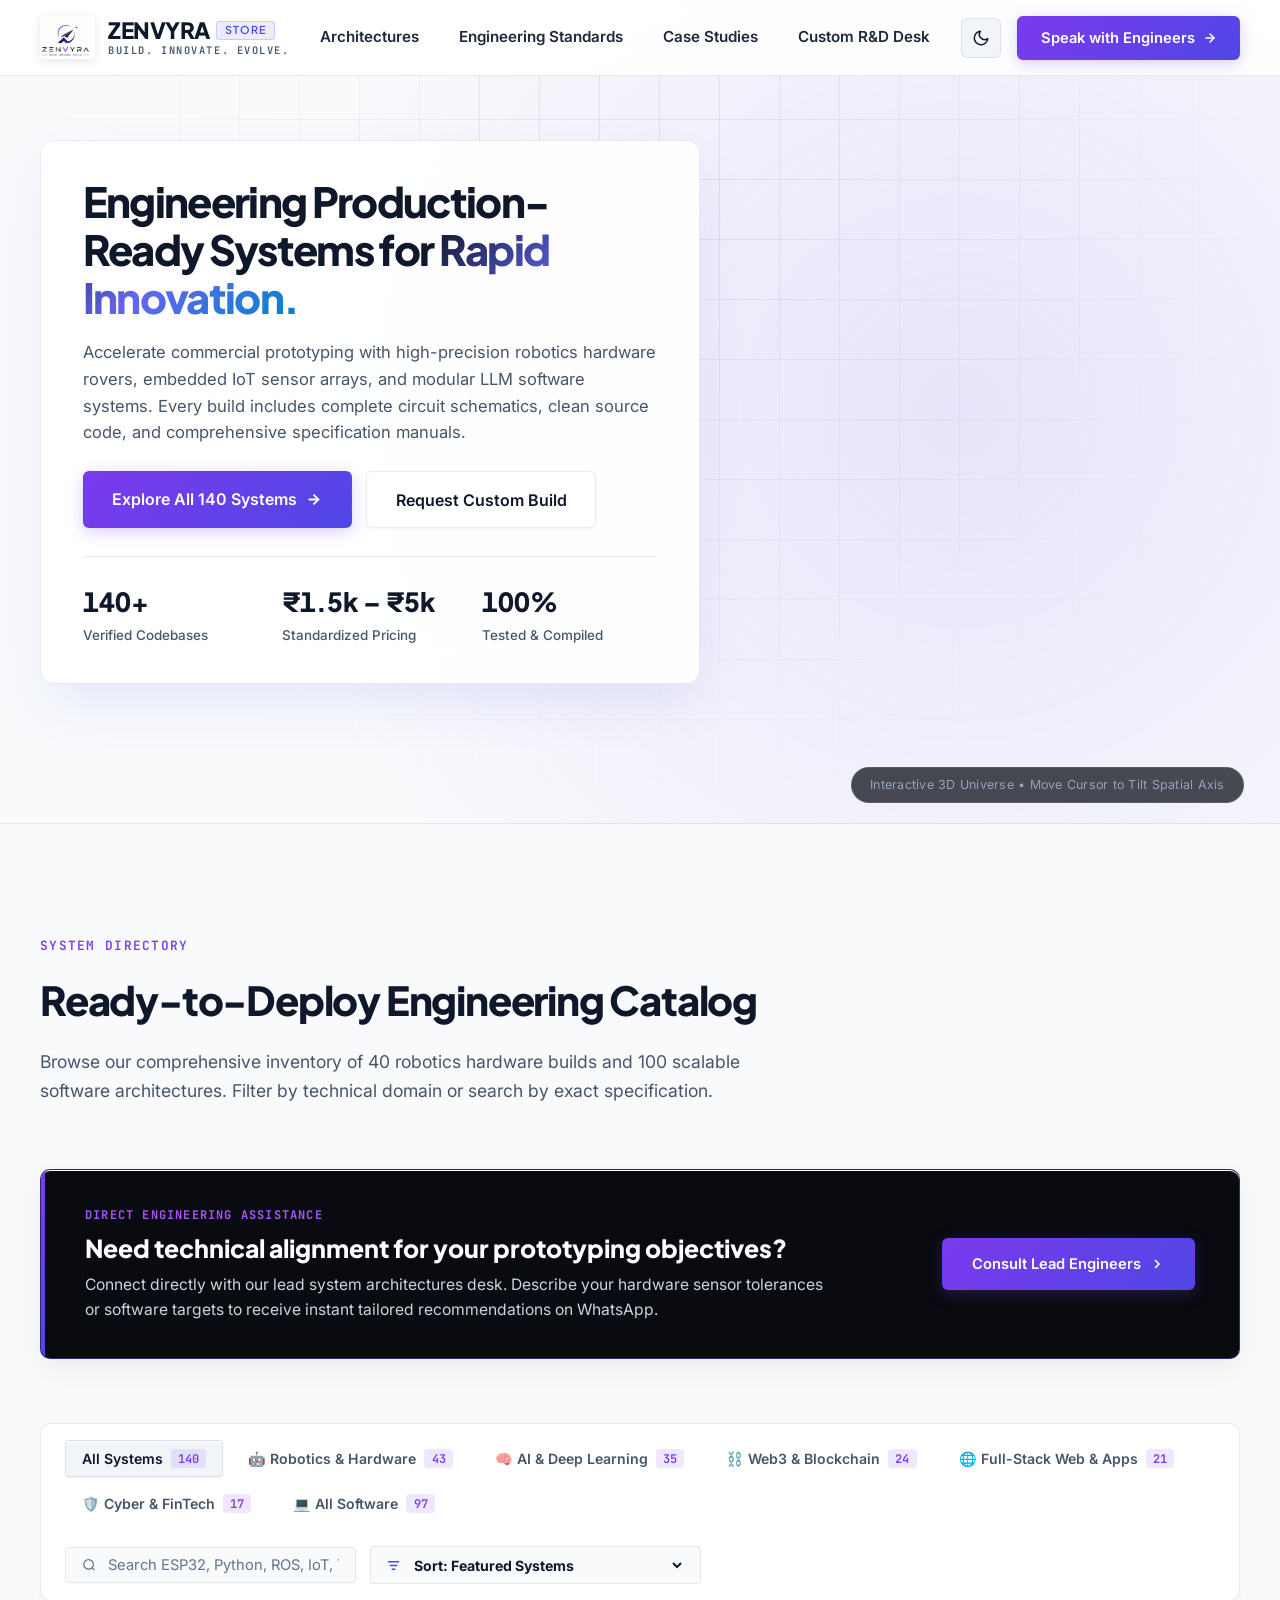
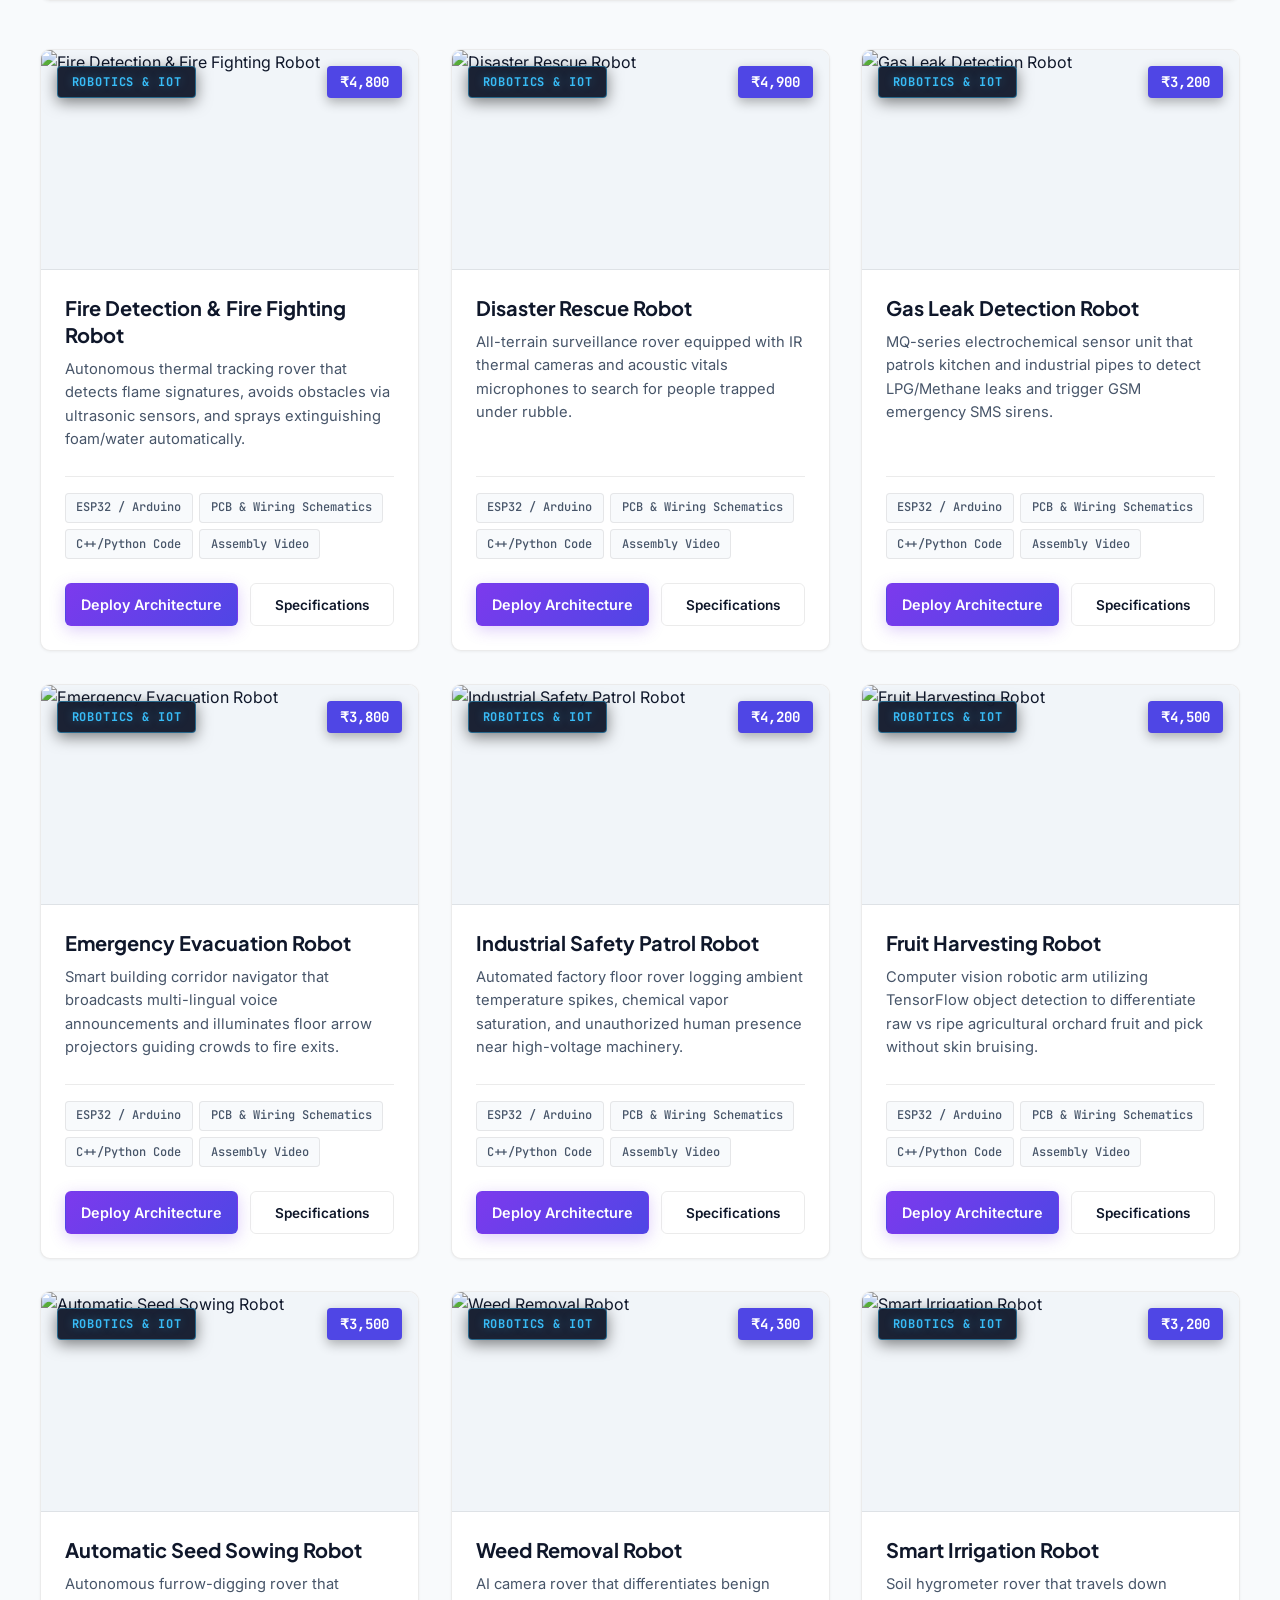
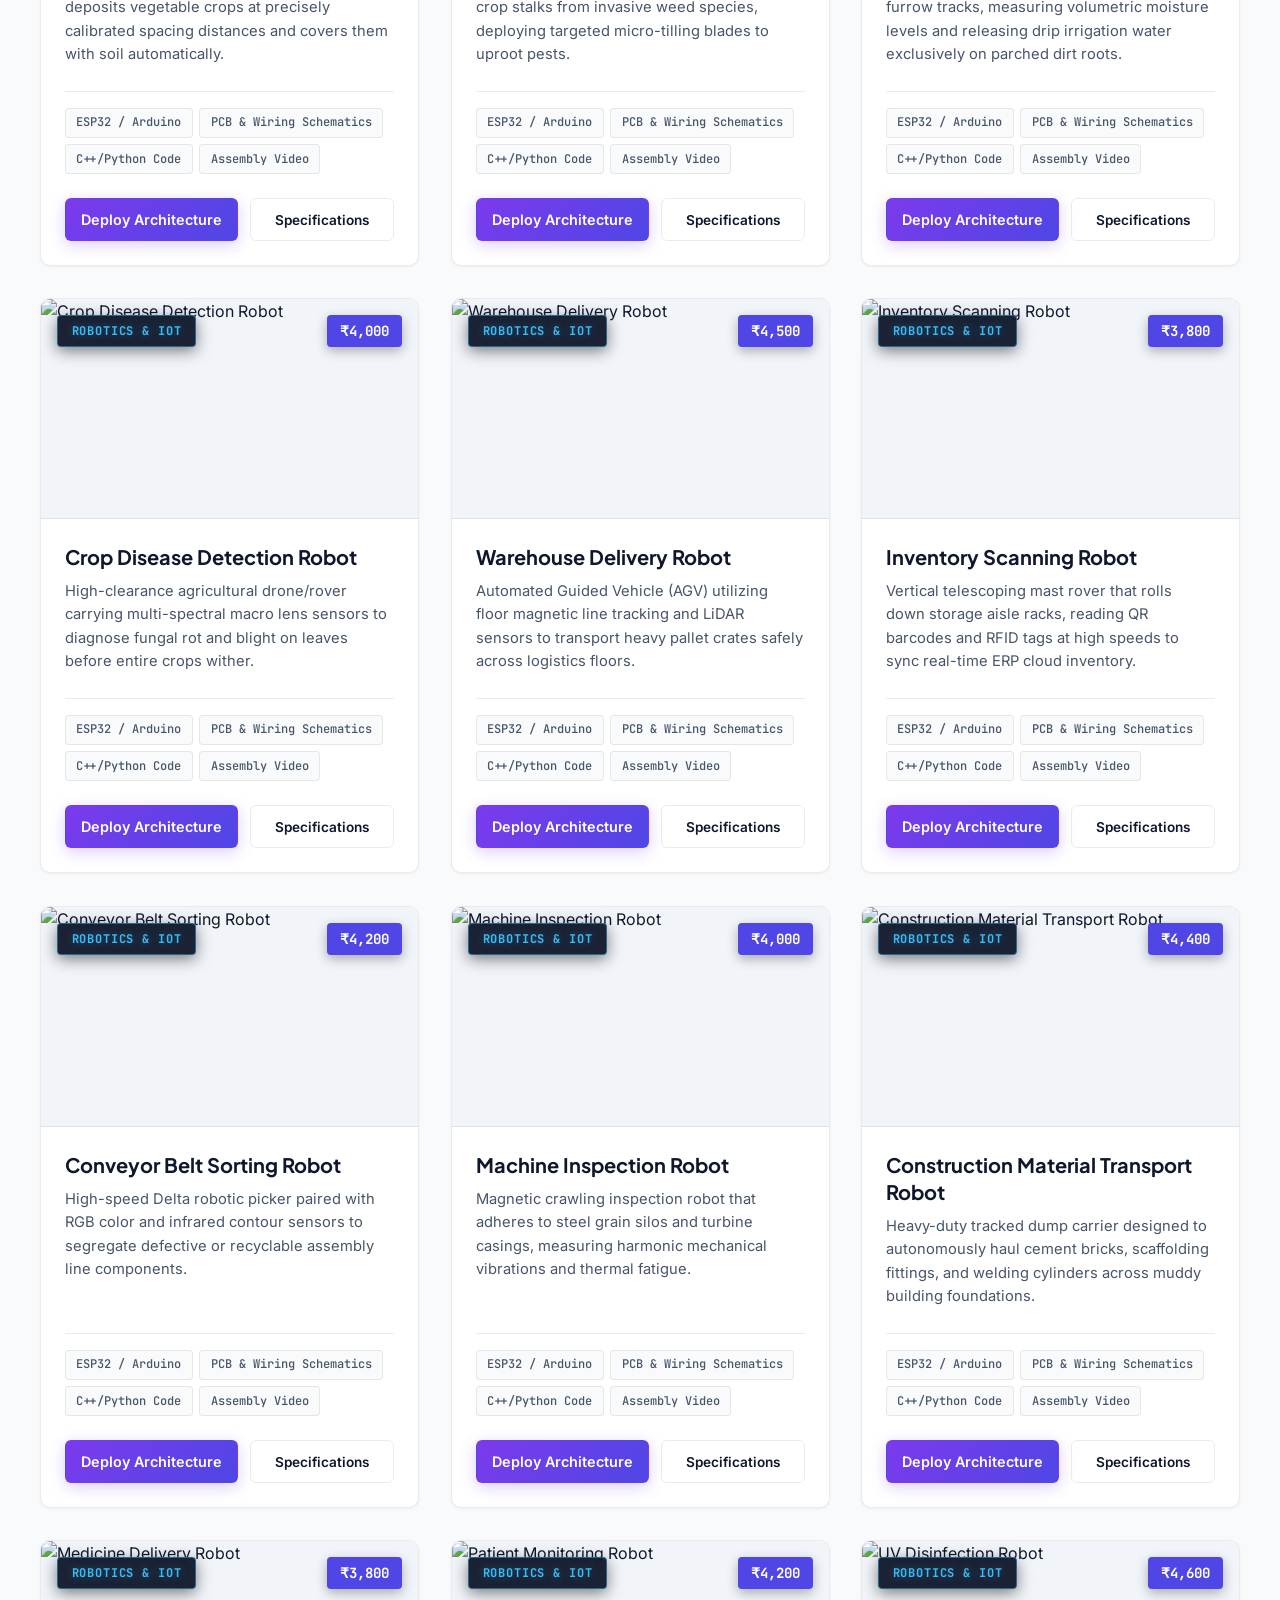
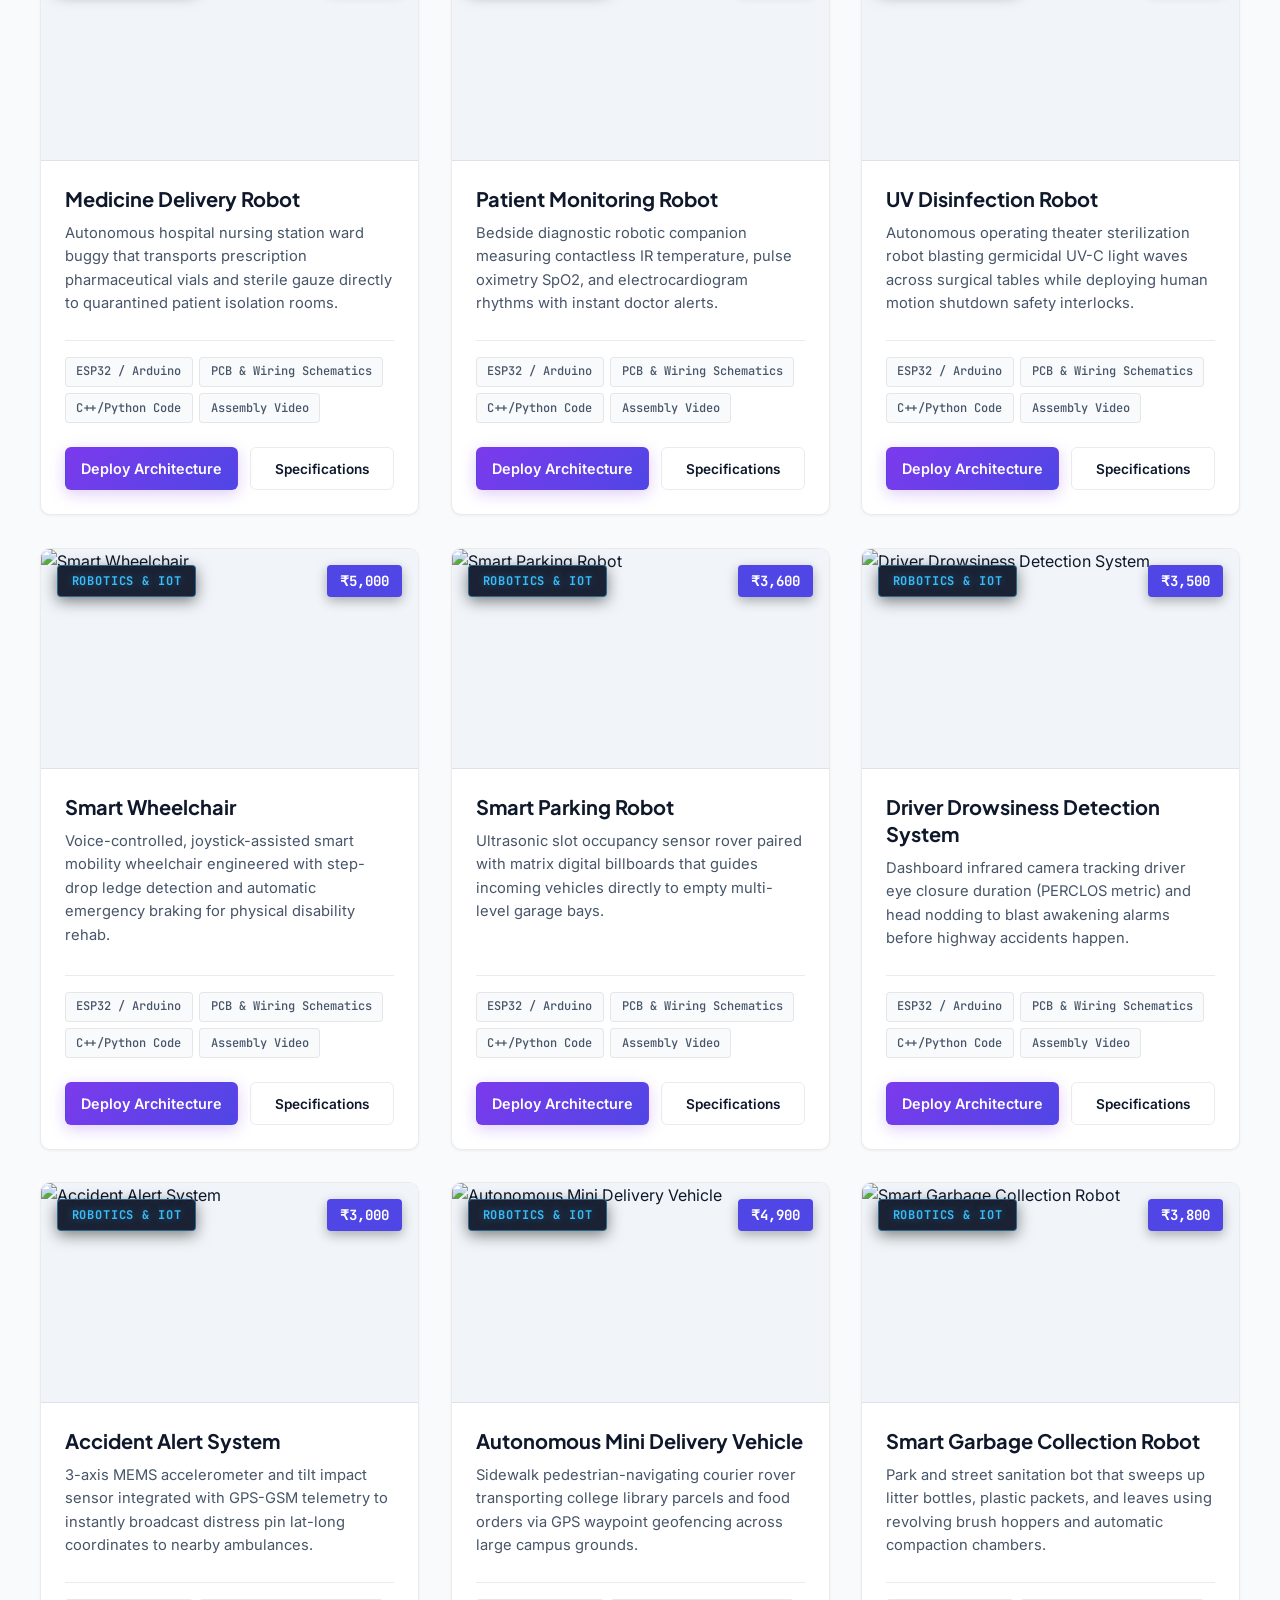
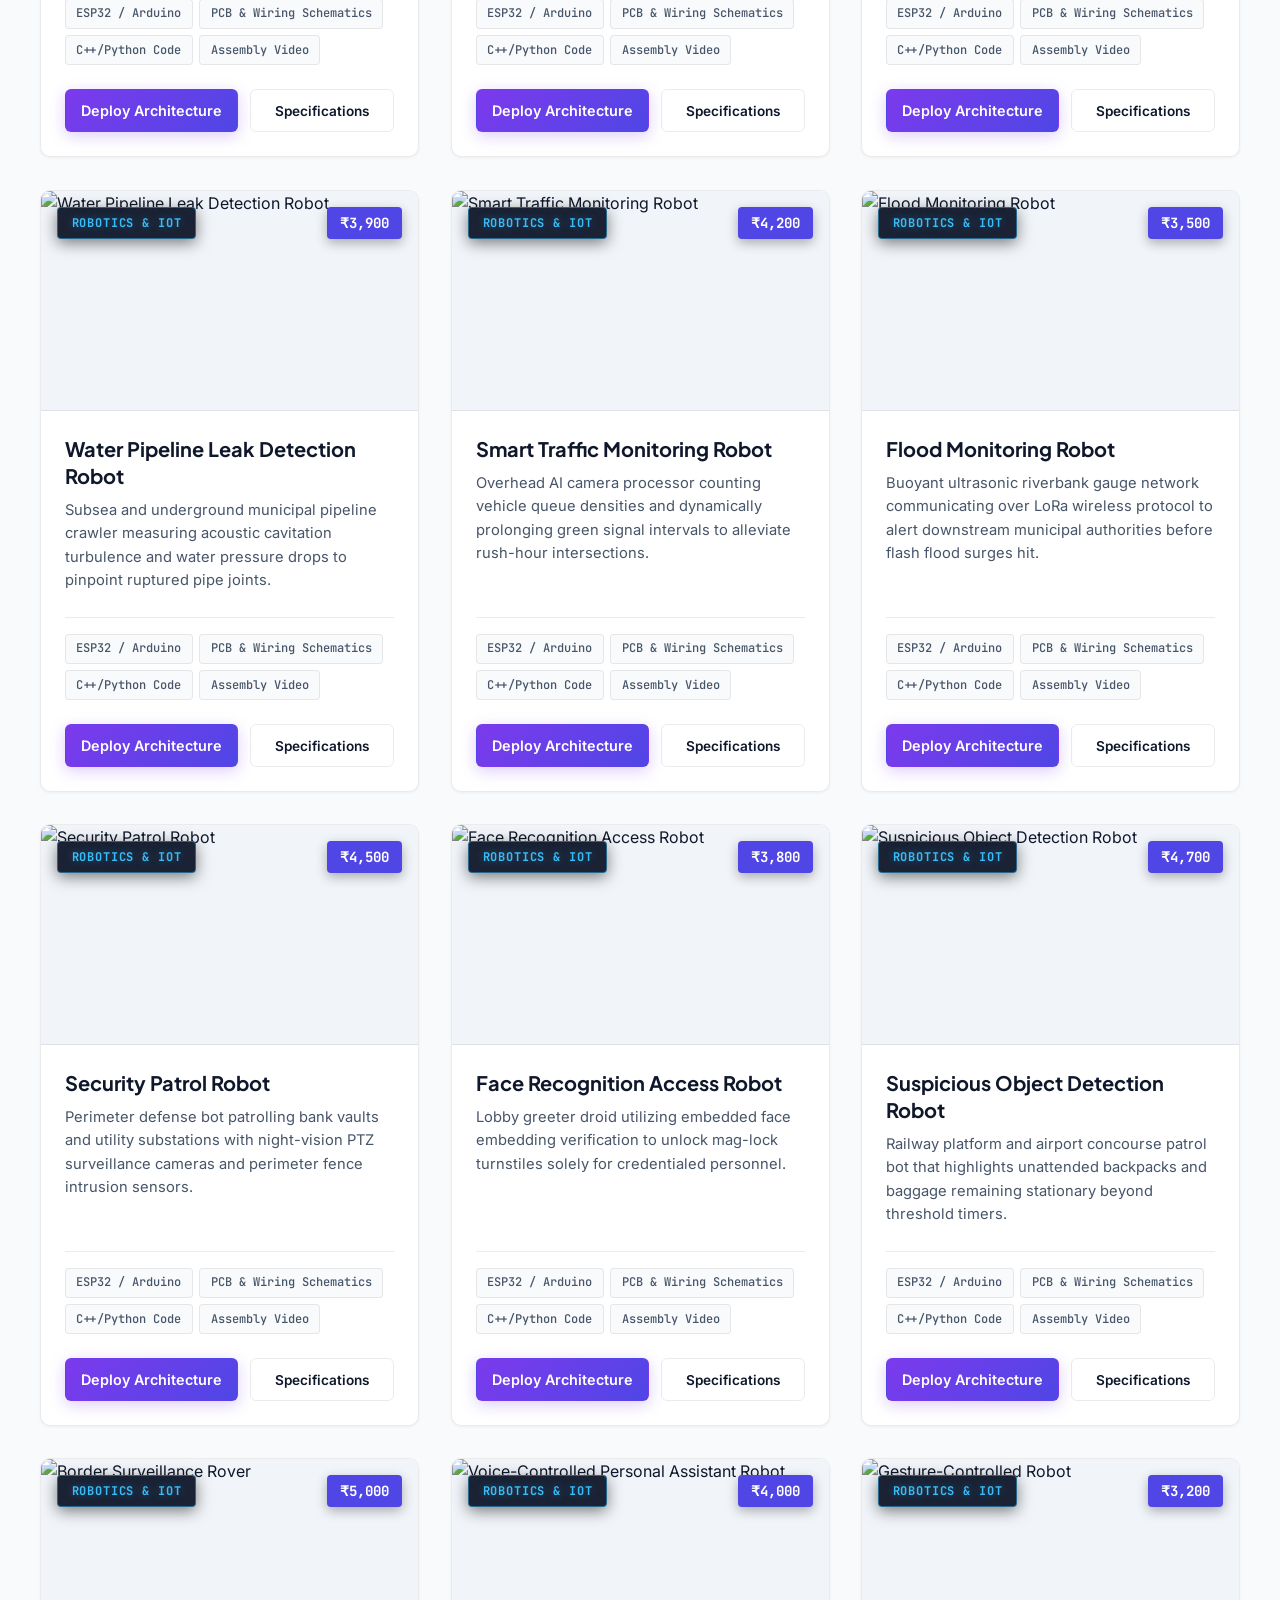
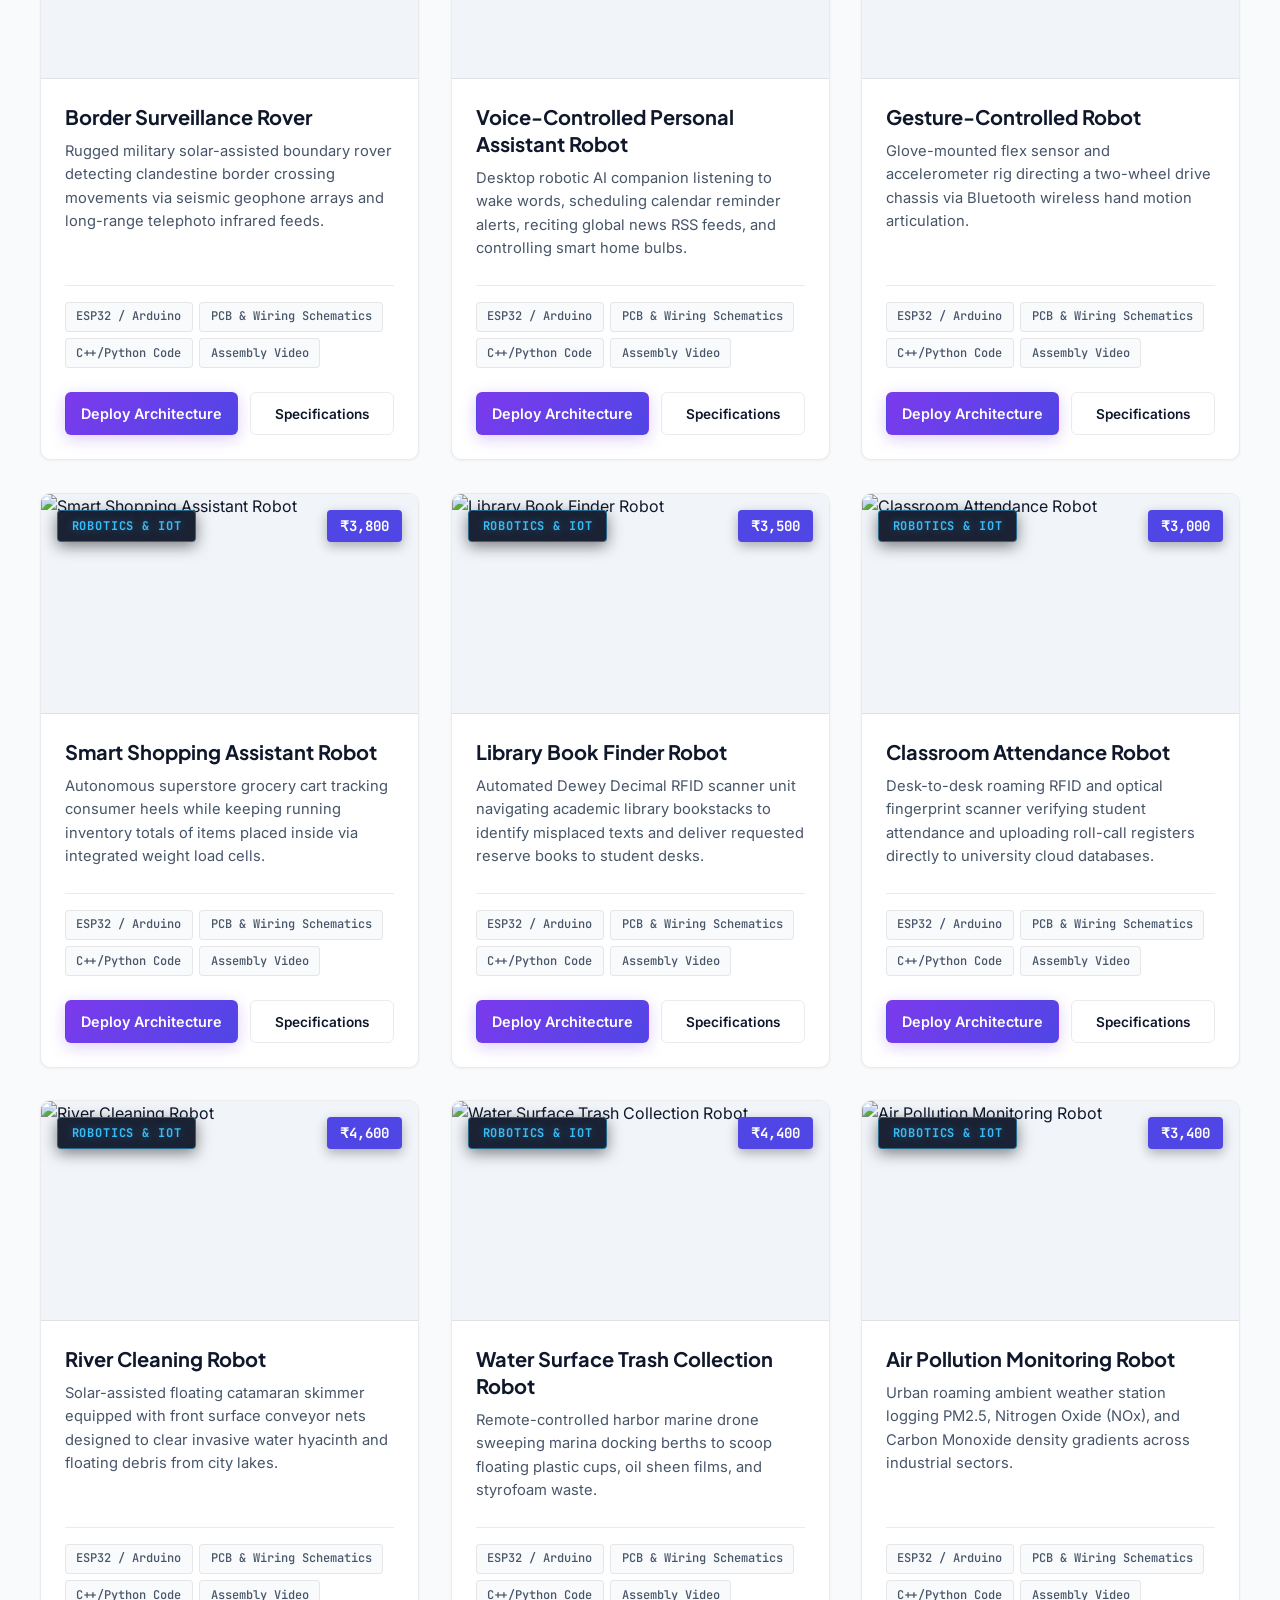
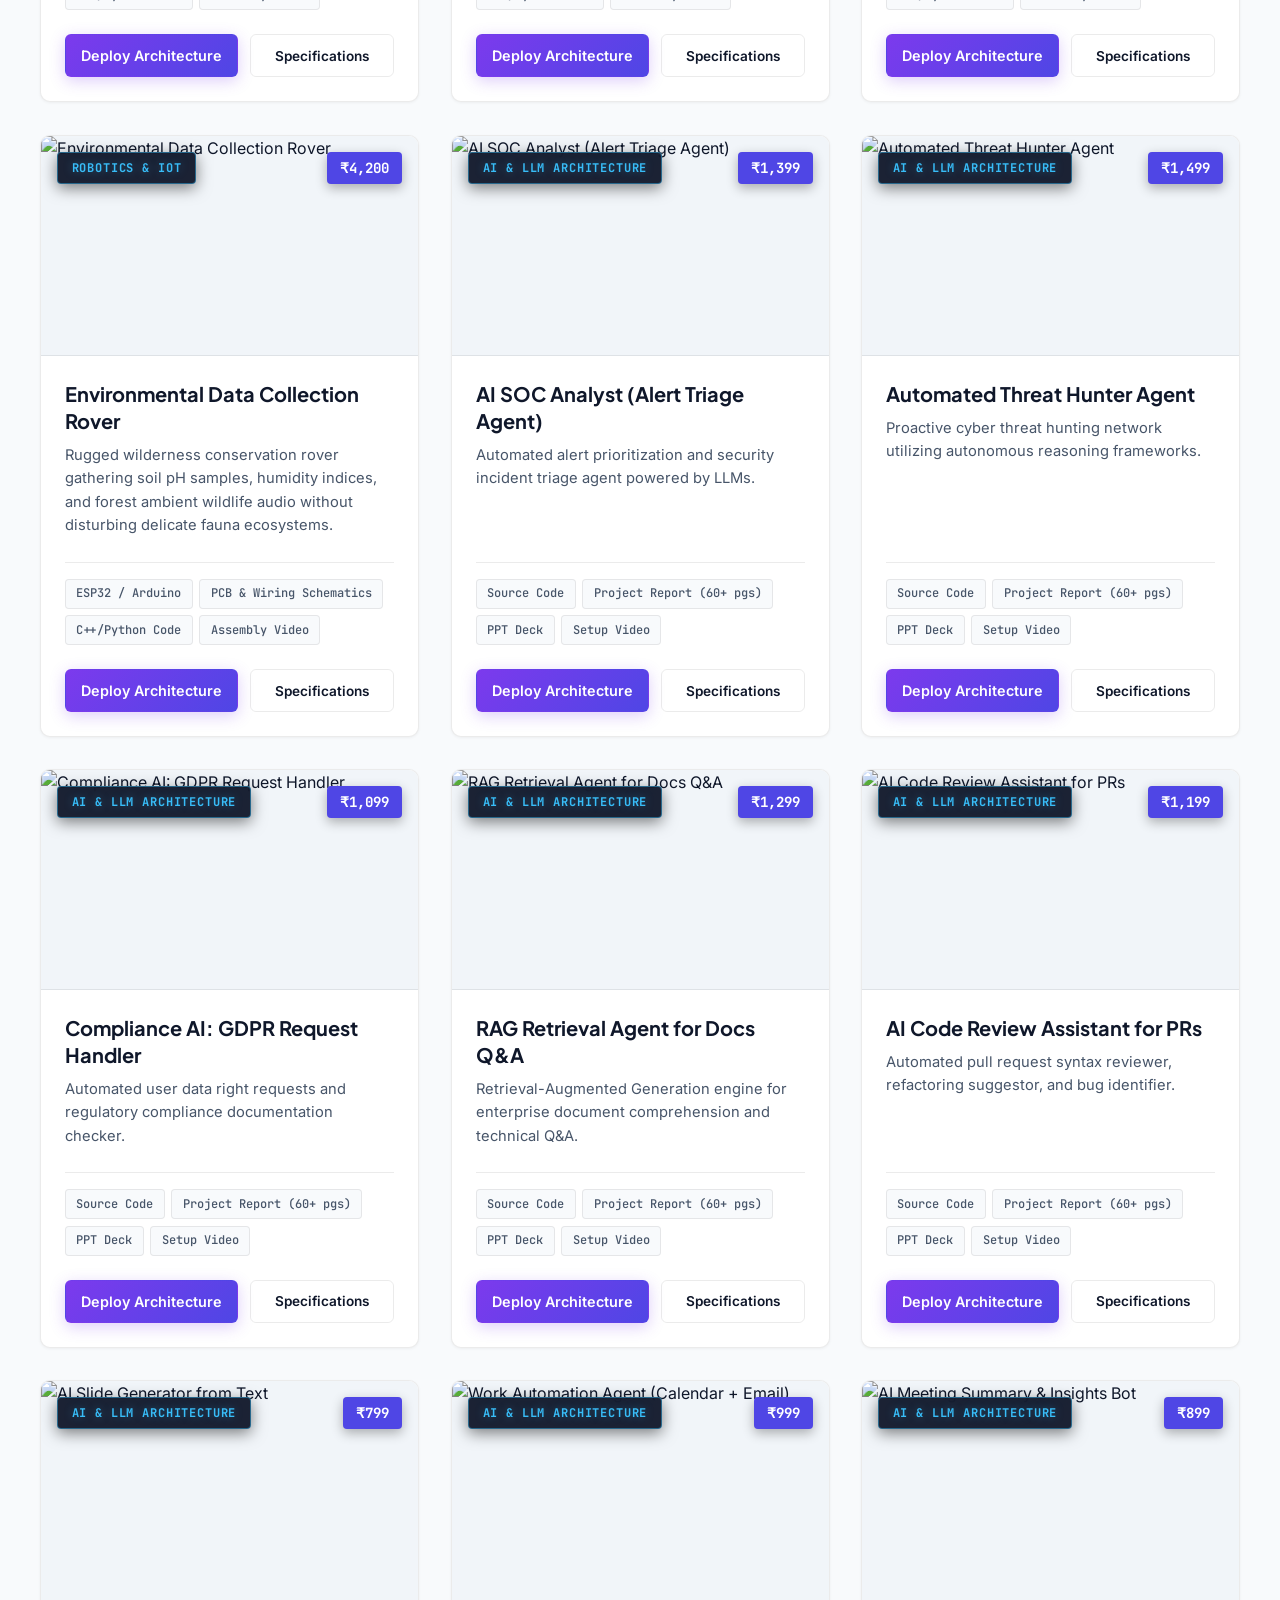
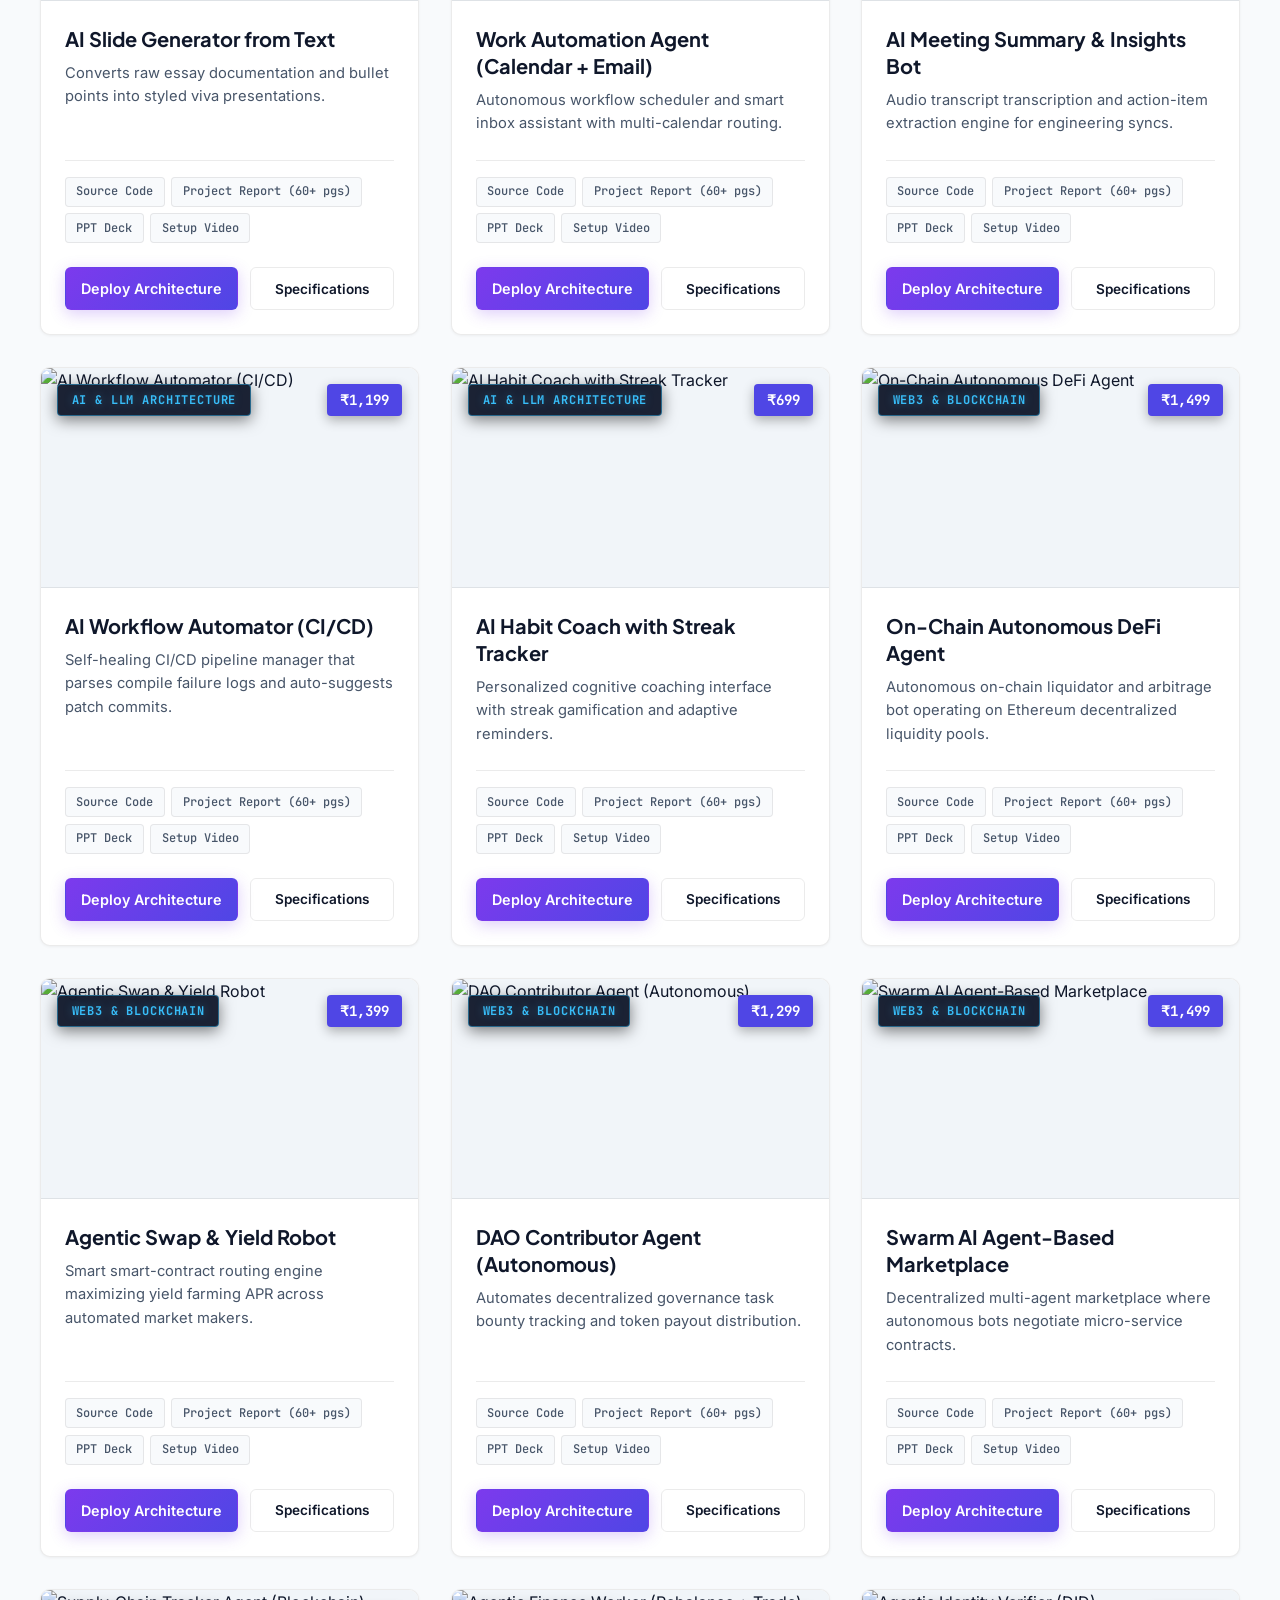
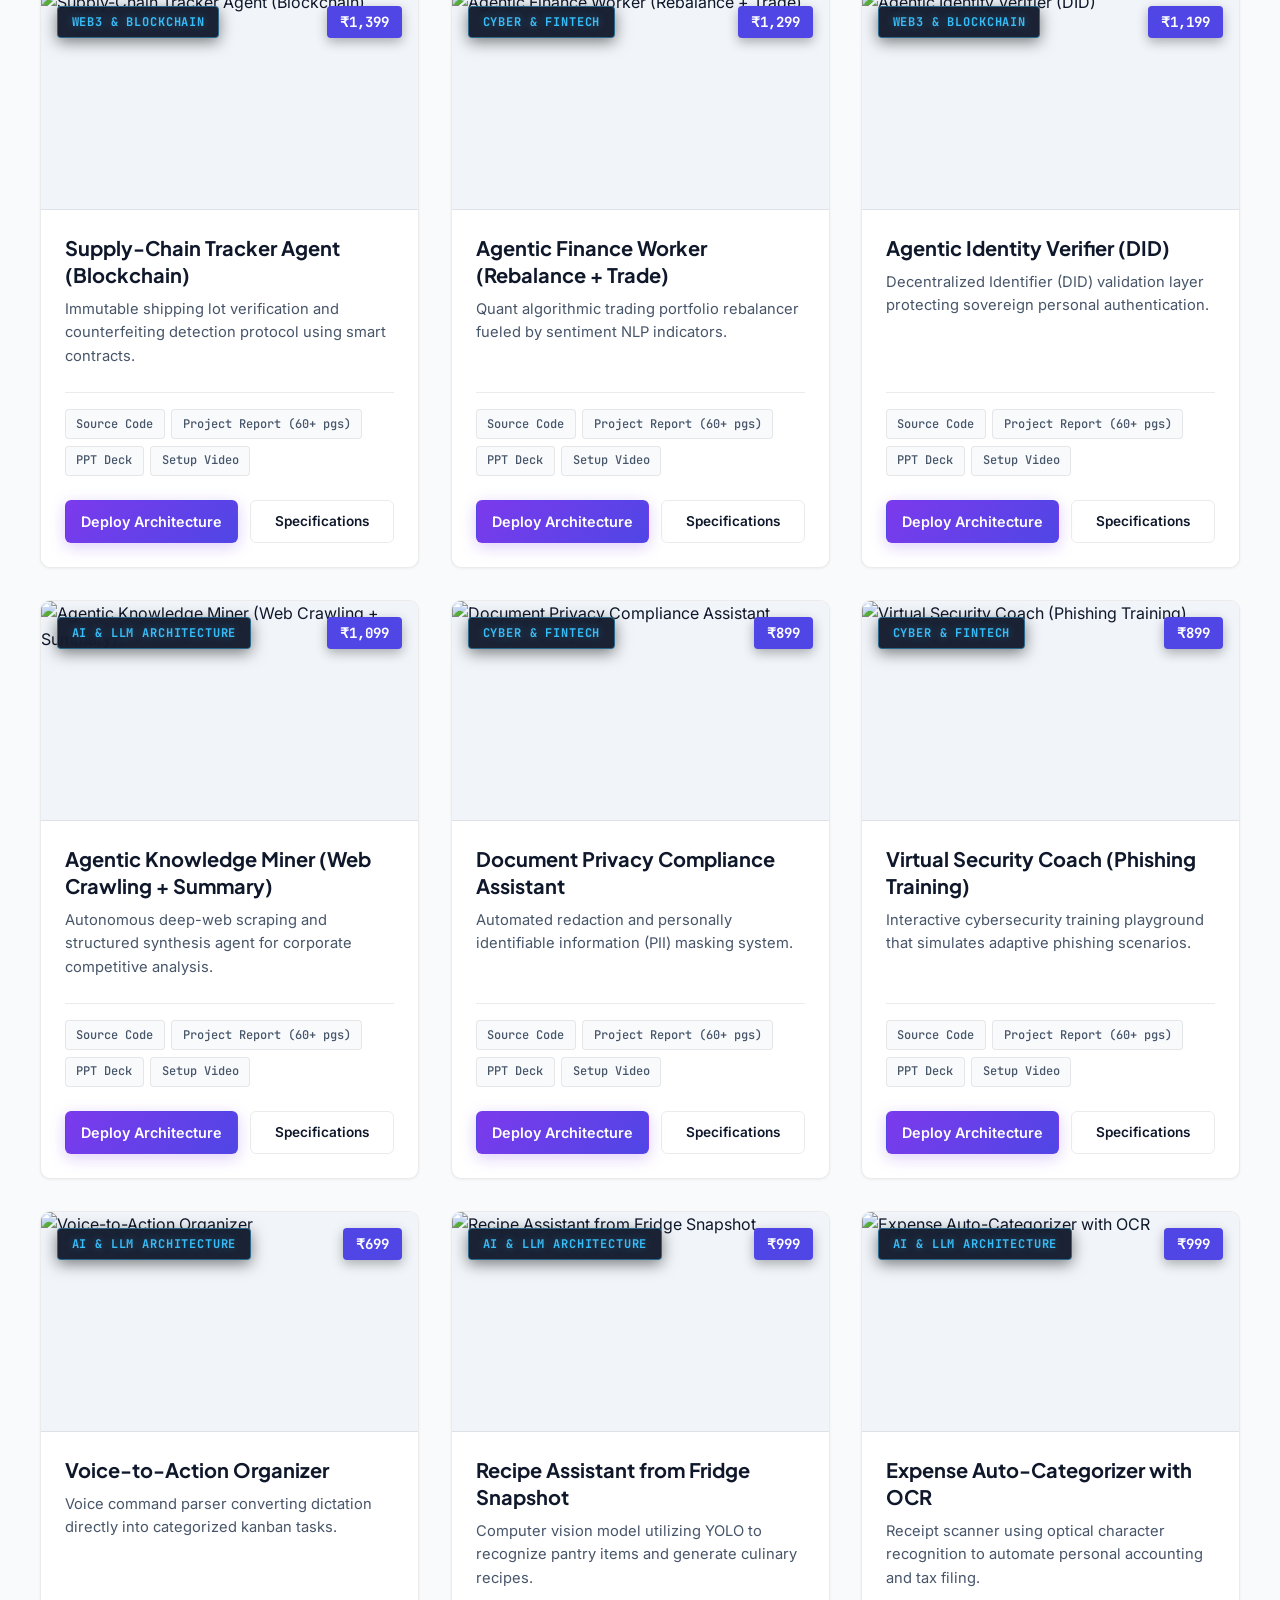
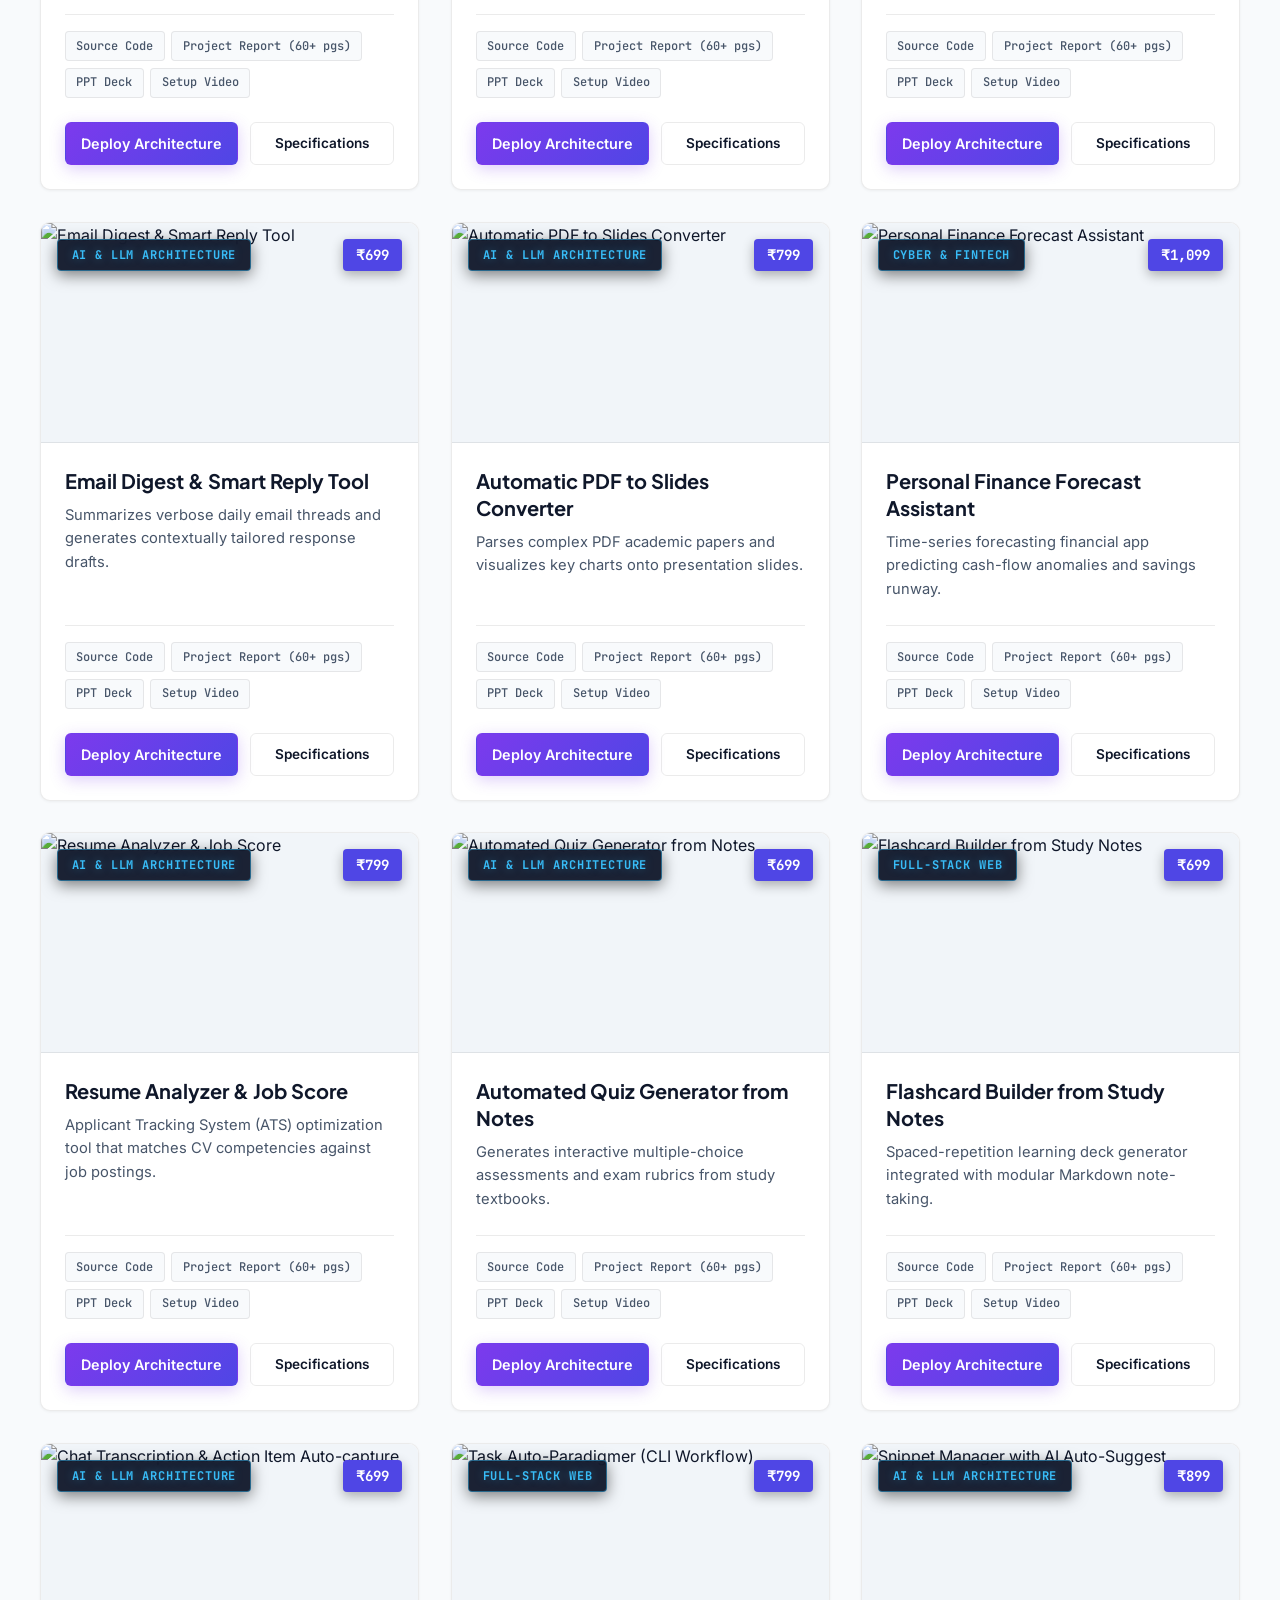
==== index.html @ f3fe9641 "⚡ Add interactive Catalog Sorting controls allowing customers to organize architectures by Price (Lo" ====
<!DOCTYPE html>
<html lang="en">
<head>
  <meta charset="UTF-8">
  <meta name="viewport" content="width=device-width, initial-scale=1.0">
  <title>ZENVYRA Store | Engineering Architectures & Autonomous Hardware</title>
  <meta name="description" content="Production-grade autonomous robotics hardware, embedded systems, and verified AI enterprise architectures ready for instant compile and deployment.">
  <link rel="stylesheet" href="./css/index.css?v=3.0">
</head>
<body class="dark-theme">

  <!-- Precision Enterprise Header -->
  <header class="main-header">
    <div class="container header-container">
      <a href="index.html" class="logo-wrapper">
        <img src="./assets/zenvyra_logo.jpg" alt="ZENVYRA Logo" class="nav-logo-img">
        <div class="logo-text-col">
          <span class="logo-main-title">ZENVYRA <span class="logo-store-tag">STORE</span></span>
          <span class="logo-slogan">Build. Innovate. Evolve.</span>
        </div>
      </a>

      <nav aria-label="Main navigation">
        <ul class="nav-menu" id="nav-menu">
          <li><a href="#catalog-section" class="nav-link">Architectures</a></li>
          <li><a href="#advantages-section" class="nav-link">Engineering Standards</a></li>
          <li><a href="#reviews-section" class="nav-link">Case Studies</a></li>
          <li><a href="javascript:void(0)" onclick="openInquiryModal()" class="nav-link">Custom R&D Desk</a></li>
        </ul>
      </nav>

      <div class="nav-actions">
        <button type="button" class="theme-toggle-btn" onclick="toggleTheme()" id="theme-btn" title="Toggle Light/Dark Theme">
          <svg id="theme-icon-sun" xmlns="http://www.w3.org/2000/svg" width="18" height="18" viewBox="0 0 24 24" fill="none" stroke="currentColor" stroke-width="2" stroke-linecap="round" stroke-linejoin="round" style="display:none;"><circle cx="12" cy="12" r="5"></circle><line x1="12" y1="1" x2="12" y2="3"></line><line x1="12" y1="21" x2="12" y2="23"></line><line x1="4.22" y1="4.22" x2="5.64" y2="5.64"></line><line x1="18.36" y1="18.36" x2="19.78" y2="19.78"></line><line x1="1" y1="12" x2="3" y2="12"></line><line x1="21" y1="12" x2="23" y2="12"></line><line x1="4.22" y1="19.78" x2="5.64" y2="18.36"></line><line x1="18.36" y1="5.64" x2="19.78" y2="4.22"></line></svg>
          <svg id="theme-icon-moon" xmlns="http://www.w3.org/2000/svg" width="18" height="18" viewBox="0 0 24 24" fill="none" stroke="currentColor" stroke-width="2" stroke-linecap="round" stroke-linejoin="round"><path d="M21 12.79A9 9 0 1 1 11.21 3 7 7 0 0 0 21 12.79z"></path></svg>
        </button>
        <button type="button" class="btn btn-primary" onclick="openInquiryModal()">
          <span>Speak with Engineers</span>
          <svg width="14" height="14" viewBox="0 0 24 24" fill="none" stroke="currentColor" stroke-width="2.5" stroke-linecap="round" stroke-linejoin="round"><line x1="5" y1="12" x2="19" y2="12"></line><polyline points="12 5 19 12 12 19"></polyline></svg>
        </button>
        <button type="button" class="mobile-menu-btn" onclick="toggleMobileMenu()" aria-label="Toggle Menu">☰</button>
      </div>
    </div>
  </header>

  <main>
    <!-- Immersive Spatial 3D Hero Section -->
    <section class="hero-section hero-3d-spatial">
      <!-- Full-screen immersive 3D spatial field -->
      <div class="spatial-canvas-layer" id="canvas-container">
        <canvas id="three-hero-canvas"></canvas>
      </div>

      <div class="container hero-spatial-content">
        <div class="hero-glass-panel scroll-reveal">
          <h1 class="hero-title">
            Engineering Production-Ready Systems for <span class="title-gradient">Rapid Innovation.</span>
          </h1>

          <p class="hero-desc">
            Accelerate commercial prototyping with high-precision robotics hardware rovers, embedded IoT sensor arrays, and modular LLM software systems. Every build includes complete circuit schematics, clean source code, and comprehensive specification manuals.
          </p>

          <div class="hero-btn-group">
            <a href="#catalog-section" class="btn btn-primary" style="padding: 0.9rem 1.8rem; font-size: 1rem;">
              <span>Explore All 140 Systems</span>
              <svg width="17" height="17" viewBox="0 0 24 24" fill="none" stroke="currentColor" stroke-width="2.5"><line x1="5" y1="12" x2="19" y2="12"></line><polyline points="12 5 19 12 12 19"></polyline></svg>
            </a>
            <button type="button" onclick="openInquiryModal()" class="btn btn-secondary" style="padding: 0.9rem 1.8rem; font-size: 1rem;">
              <span>Request Custom Build</span>
            </button>
          </div>

          <div class="hero-metrics">
            <div class="metric-item">
              <h3 class="stat-num" data-target="140" data-suffix="+">140+</h3>
              <p>Verified Codebases</p>
            </div>
            <div class="metric-item">
              <h3>₹1.5k – ₹5k</h3>
              <p>Standardized Pricing</p>
            </div>
            <div class="metric-item">
              <h3 class="stat-num" data-target="100" data-suffix="%">100%</h3>
              <p>Tested & Compiled</p>
            </div>
          </div>
        </div>
      </div>

      <div class="spatial-hud-indicator">
        <span>Interactive 3D Universe • Move Cursor to Tilt Spatial Axis</span>
      </div>
    </section>

    <!-- Main Marketplace Catalog Section -->
    <section id="catalog-section" class="catalog-section">
      <div class="container">
        <div class="section-header scroll-reveal">
          <span class="section-subtitle">System Directory</span>
          <h2 class="section-title">Ready-to-Deploy Engineering Catalog</h2>
          <p class="section-desc">
            Browse our comprehensive inventory of 40 robotics hardware builds and 100 scalable software architectures. Filter by technical domain or search by exact specification.
          </p>
        </div>

        <!-- High-Contrast Guidance Desk Callout Banner -->
        <div class="guidance-banner scroll-reveal">
          <div class="guidance-content">
            <span class="guidance-tag">Direct Engineering Assistance</span>
            <h3 class="guidance-heading">Need technical alignment for your prototyping objectives?</h3>
            <p class="guidance-subtext">Connect directly with our lead system architectures desk. Describe your hardware sensor tolerances or software targets to receive instant tailored recommendations on WhatsApp.</p>
          </div>
          <div>
            <button type="button" onclick="openInquiryModal()" class="btn btn-primary" style="padding: 1rem 1.8rem;">
              <span>Consult Lead Engineers</span>
              <svg width="16" height="16" viewBox="0 0 24 24" fill="none" stroke="currentColor" stroke-width="2.5"><polyline points="9 18 15 12 9 6"></polyline></svg>
            </button>
          </div>
        </div>

        <!-- Precision Filter and Search Bar -->
        <div class="catalog-controls scroll-reveal">
          <div class="filter-group" id="catalog-filter-group">
            <button type="button" class="filter-btn active" onclick="filterCatalog('ALL', this)">
              <span>All Systems</span>
              <span class="filter-count">140</span>
            </button>
            <button type="button" class="filter-btn" onclick="filterCatalog('HARDWARE', this)">
              <span>🤖 Robotics & Hardware</span>
              <span class="filter-count">43</span>
            </button>
            <button type="button" class="filter-btn" onclick="filterCatalog('AI', this)">
              <span>🧠 AI & Deep Learning</span>
              <span class="filter-count">35</span>
            </button>
            <button type="button" class="filter-btn" onclick="filterCatalog('BLOCKCHAIN', this)">
              <span>⛓️ Web3 & Blockchain</span>
              <span class="filter-count">24</span>
            </button>
            <button type="button" class="filter-btn" onclick="filterCatalog('WEB', this)">
              <span>🌐 Full-Stack Web & Apps</span>
              <span class="filter-count">21</span>
            </button>
            <button type="button" class="filter-btn" onclick="filterCatalog('DATA', this)">
              <span>🛡️ Cyber & FinTech</span>
              <span class="filter-count">17</span>
            </button>
            <button type="button" class="filter-btn" onclick="filterCatalog('SOFTWARE', this)">
              <span>💻 All Software</span>
              <span class="filter-count">97</span>
            </button>
          </div>
          
          <div style="display: flex; gap: 0.85rem; flex-wrap: wrap; align-items: center;">
            <div class="search-box" style="flex: 1; min-width: 260px;">
              <svg class="search-icon" xmlns="http://www.w3.org/2000/svg" viewBox="0 0 24 24" fill="none" stroke="currentColor" stroke-width="2"><circle cx="11" cy="11" r="8"></circle><line x1="21" y1="21" x2="16.65" y2="16.65"></line></svg>
              <input type="text" id="search-input" class="search-input" placeholder="Search ESP32, Python, ROS, IoT, TensorFlow..." oninput="searchCatalog(this.value)">
            </div>
            <div style="display: flex; align-items: center; background: var(--bg-primary); border: 1px solid var(--border-subtle); border-radius: var(--radius-xs); padding: 0.45rem 0.95rem; gap: 0.6rem; color: var(--text-muted); font-size: 0.88rem; height: 38px;">
              <svg width="15" height="15" viewBox="0 0 24 24" fill="none" stroke="currentColor" stroke-width="2.5" style="color: var(--brand-indigo);"><path d="M3 6h18M6 12h12m-9 6h6"></path></svg>
              <select id="catalog-sort" onchange="sortCatalog(this.value)" style="background: transparent; border: none; color: var(--text-main); font-weight: 700; font-family: var(--font-main); font-size: 0.88rem; outline: none; cursor: pointer; padding-right: 0.4rem;">
                <option value="default" style="background: #0f172a; color: #fff;">Sort: Featured Systems</option>
                <option value="price-low" style="background: #0f172a; color: #fff;">Price: Low to High (₹699 ➔ ₹1,499+)</option>
                <option value="price-high" style="background: #0f172a; color: #fff;">Price: High to Low</option>
                <option value="name-az" style="background: #0f172a; color: #fff;">Name: A to Z</option>
              </select>
            </div>
          </div>
        </div>

        <!-- Dynamic Product Grid -->
        <div class="projects-grid" id="projects-grid">
          <!-- Populated dynamically via js/app.js -->
        </div>
      </div>
    </section>

    <!-- Engineering Standards Section -->
    <section id="advantages-section" class="advantages-section">
      <div class="container">
        <div class="section-header scroll-reveal">
          <span class="section-subtitle">Why ZENVYRA</span>
          <h2 class="section-title">Built to Commercial Engineering Standards</h2>
          <p class="section-desc">We bridge the gap between abstract academic concepts and commercial prototyping by delivering production-grade deliverable packages.</p>
        </div>

        <div class="adv-grid">
          <div class="adv-card scroll-reveal" style="transition-delay: 50ms;">
            <span class="adv-icon-num">01 / HARDWARE INTEGRITY</span>
            <h3>Schematic & PCB Verification</h3>
            <p>Every robotics and IoT build includes verified Gerber files, exact circuit schematics, pinout allocation diagrams, and calibrated hardware sensor tolerances.</p>
          </div>

          <div class="adv-card scroll-reveal" style="transition-delay: 120ms;">
            <span class="adv-icon-num">02 / SOFTWARE RIGOR</span>
            <h3>Clean Autonomous Architecture</h3>
            <p>Codebases are engineered with modular OOP structures, well-commented execution loops, zero legacy technical debt, and complete containerized setups where applicable.</p>
          </div>

          <div class="adv-card scroll-reveal" style="transition-delay: 190ms;">
            <span class="adv-icon-num">03 / DOCUMENTATION</span>
            <h3>Comprehensive Spec Docs</h3>
            <p>Each system is accompanied by a rigorous 60+ page engineering specification document detailing mathematical formulations, test suites, and data flow pipelines.</p>
          </div>

          <div class="adv-card scroll-reveal" style="transition-delay: 260ms;">
            <span class="adv-icon-num">04 / RAPID ACQUISITION</span>
            <h3>Instant WhatsApp Deployment</h3>
            <p>Streamlined engineering fulfillment. Select your target system, initiate direct checkout with our operations team, and receive git repositories and asset bundles instantly.</p>
          </div>
        </div>
      </div>
    </section>

    <!-- Verified Case Studies Section -->
    <section id="reviews-section" class="reviews-section">
      <div class="container">
        <div class="section-header scroll-reveal">
          <span class="section-subtitle">Deployment Case Studies</span>
          <h2 class="section-title">Trusted by Systems Engineers & Architects</h2>
        </div>

        <div class="reviews-grid">
          <div class="review-card scroll-reveal" style="transition-delay: 50ms;">
            <div>
              <span class="review-badge">[VERIFIED HARDWARE ACQUISITION]</span>
              <p class="review-quote">"We needed an autonomous obstacle-navigating rover architecture for our automated warehouse prototype. ZENVYRA delivered clean embedded C++ loops for the ESP32 and accurate motor controller schematics within minutes."</p>
            </div>
            <div class="review-author">
              <div class="author-avatar">V</div>
              <div class="author-info">
                <h4>Vikram Deshmukh</h4>
                <p>Senior Robotics Engineer, TechVenture Labs</p>
              </div>
            </div>
          </div>

          <div class="review-card scroll-reveal" style="transition-delay: 150ms;">
            <div>
              <span class="review-badge">[VERIFIED AI ARCHITECTURE ACQUISITION]</span>
              <p class="review-quote">"The multi-agent LLM software pipeline we acquired was immaculately structured. The modular design enabled our team to integrate custom RAG embeddings seamlessly without spending weeks on foundation boilerplate."</p>
            </div>
            <div class="review-author">
              <div class="author-avatar">S</div>
              <div class="author-info">
                <h4>Siddharth Iyer</h4>
                <p>Principal Systems Architect, Nexa AI</p>
              </div>
            </div>
          </div>

          <div class="review-card scroll-reveal" style="transition-delay: 250ms;">
            <div>
              <span class="review-badge">[VERIFIED IOT DEPLOYMENT]</span>
              <p class="review-quote">"The industrial gas sensor patrol system package included thorough calibration logs and an intuitive React telemetry frontend. It saved our engineering division over two months of preliminary testing."</p>
            </div>
            <div class="review-author">
              <div class="author-avatar">A</div>
              <div class="author-info">
                <h4>Ananya Sharma</h4>
                <p>Director of R&D, Apex Embedded Technologies</p>
              </div>
            </div>
          </div>
        </div>
      </div>
    </section>
  </main>

  <!-- Professional Footer -->
  <footer class="main-footer">
    <div class="container">
      <div class="footer-grid">
        <div class="footer-col">
          <div class="logo-wrapper" style="margin-bottom: 1.5rem;">
            <img src="./assets/zenvyra_logo.jpg" alt="ZENVYRA" class="nav-logo-img">
            <div class="logo-text-col">
              <span class="logo-main-title">ZENVYRA <span class="logo-store-tag">STORE</span></span>
              <span class="logo-slogan">Build. Innovate. Evolve.</span>
            </div>
          </div>
          <p style="color: var(--text-muted); line-height: 1.65; max-width: 380px;">
            The premier marketplace for production-ready autonomous hardware robotics, IoT sensor systems, and scalable enterprise software architectures.
          </p>
        </div>

        <div class="footer-col">
          <h4>System Directory</h4>
          <ul>
            <li><a href="#catalog-section">Robotics & Smart Hardware</a></li>
            <li><a href="#catalog-section">AI & LLM Architectures</a></li>
            <li><a href="#catalog-section">IoT & Embedded Systems</a></li>
            <li><a href="#catalog-section">Enterprise Web Frameworks</a></li>
          </ul>
        </div>

        <div class="footer-col">
          <h4>Engineering Standard</h4>
          <ul>
            <li><a href="#advantages-section">Circuit Schematics & PCBs</a></li>
            <li><a href="#advantages-section">Source Code Integrity</a></li>
            <li><a href="#advantages-section">Specification Documents</a></li>
            <li><a href="javascript:void(0)" onclick="openInquiryModal()">Custom Prototype Design</a></li>
          </ul>
        </div>

        <div class="footer-col">
          <h4>Engineering Headquarters</h4>
          <p style="color: var(--text-muted); font-size: 0.92rem; margin-bottom: 0.75rem;">Direct Indian engineering support line & system acquisition:</p>
          <p style="font-family: var(--font-mono); color: var(--brand-primary); font-weight: 700; font-size: 1rem;">+91 70122 88040</p>
          <p style="color: var(--text-subtle); font-size: 0.82rem; margin-top: 0.4rem;">Available via WhatsApp for rapid specification fulfillment.</p>
        </div>
      </div>

      <div class="footer-bottom">
        <p>&copy; 2026 ZENVYRA Engineering Technologies. All engineering architectures reserved.</p>
        <p style="font-family: var(--font-mono);">BUILD. INNOVATE. EVOLVE.</p>
      </div>
    </div>
  </footer>

  <!-- ==================== MODALS & DIALOGS ==================== -->
  
  <!-- System Specification Details Modal -->
  <div class="modal-overlay" id="proj-modal">
    <div class="modal-box">
      <div class="modal-header">
        <h3 class="modal-title" id="proj-modal-title">System Specifications</h3>
        <button type="button" class="modal-close" onclick="closeProjModal()" aria-label="Close modal">&times;</button>
      </div>
      <div class="modal-body" id="proj-modal-body">
        <!-- Injected dynamically via app.js -->
      </div>
    </div>
  </div>

  <!-- Instant Checkout Modal -->
  <div class="modal-overlay" id="buy-modal">
    <div class="modal-box" style="max-width: 520px;">
      <div class="modal-header">
        <h3 class="modal-title">Acquire Architecture</h3>
        <button type="button" class="modal-close" onclick="closeBuyModal()" aria-label="Close modal">&times;</button>
      </div>
      <form onsubmit="handleBuySubmit(event)">
        <div class="form-group" style="margin-bottom: 1.25rem;">
          <label class="form-label" for="buy-proj-name">Target Architecture</label>
          <input type="text" id="buy-proj-name" class="input-field" readonly style="background: var(--bg-primary); font-weight: 700; color: var(--brand-primary);">
          <input type="hidden" id="buy-proj-price">
        </div>
        <div class="form-group" style="margin-bottom: 1.25rem;">
          <label class="form-label" for="buy-user-name">Engineer / Client Name <span style="color:var(--danger-crimson);">*</span></label>
          <input type="text" id="buy-user-name" class="input-field" required placeholder="e.g. Rahul Sharma">
        </div>
        <div class="form-group" style="margin-bottom: 1.25rem;">
          <label class="form-label" for="buy-user-phone">WhatsApp Contact Number <span style="color:var(--danger-crimson);">*</span></label>
          <input type="tel" id="buy-user-phone" class="input-field" required placeholder="+91 XXXXXXXXXX">
        </div>
        <div class="form-group" style="margin-bottom: 1.5rem;">
          <label class="form-label" for="buy-user-req">Project Customization / Technical Timeline</label>
          <textarea id="buy-user-req" class="input-field" rows="3" placeholder="Specify any additional sensor requirements or framework preferences..."></textarea>
        </div>
        <div style="padding: 1rem; background: var(--surface); border: 1px solid var(--border-subtle); border-radius: var(--radius-xs); margin-bottom: 1.5rem; display:flex; justify-content:space-between; align-items:center;">
          <div>
            <span style="font-size: 0.8rem; color: var(--text-muted); display: block;">Total Acquisition Investment:</span>
            <span id="buy-price-display" style="font-family: var(--font-mono); font-size: 1.25rem; font-weight: 700; color: var(--text-main);">₹3,000 INR</span>
          </div>
          <span style="font-size: 0.72rem; background: rgba(16, 185, 129, 0.15); color: var(--accent-emerald); padding: 0.25rem 0.5rem; border-radius: 4px; font-weight:600; font-family:var(--font-mono);">INCLUDES FULL SOURCE</span>
        </div>
        <button type="submit" class="btn btn-success" style="width: 100%; justify-content: center; padding: 1rem; font-size: 1rem;">
          <span>Initiate WhatsApp Checkout</span>
          <svg width="16" height="16" viewBox="0 0 24 24" fill="none" stroke="currentColor" stroke-width="2.5"><polyline points="9 18 15 12 9 6"></polyline></svg>
        </button>
      </form>
    </div>
  </div>

  <!-- Custom Engineering Consultation Modal -->
  <div class="modal-overlay" id="inquiry-modal">
    <div class="modal-box" style="max-width: 520px;">
      <div class="modal-header">
        <h3 class="modal-title">Engineering R&D Desk</h3>
        <button type="button" class="modal-close" onclick="closeInquiryModal()" aria-label="Close modal">&times;</button>
      </div>
      <form onsubmit="handleInquirySubmit(event)">
        <p style="color: var(--text-muted); font-size: 0.92rem; margin-bottom: 1.5rem; line-height: 1.5;">
          Speak directly with our senior hardware and software engineers. We will analyze your specifications and formulate an exact system solution.
        </p>
        <div class="form-group" style="margin-bottom: 1.25rem;">
          <label class="form-label" for="inq-name">Your Name / Organization <span style="color:var(--danger-crimson);">*</span></label>
          <input type="text" id="inq-name" class="input-field" required placeholder="e.g. Vikram Verma">
        </div>
        <div class="form-group" style="margin-bottom: 1.25rem;">
          <label class="form-label" for="inq-phone">WhatsApp Contact Number <span style="color:var(--danger-crimson);">*</span></label>
          <input type="tel" id="inq-phone" class="input-field" required placeholder="+91 XXXXXXXXXX">
        </div>
        <div class="form-group" style="margin-bottom: 1.5rem;">
          <label class="form-label" for="inq-query">Architecture Specifications & Objectives <span style="color:var(--danger-crimson);">*</span></label>
          <textarea id="inq-query" class="input-field" rows="4" required placeholder="Describe your required robotics hardware payload, microcontroller constraints, or AI backend architecture..."></textarea>
        </div>
        <button type="submit" class="btn btn-primary" style="width: 100%; justify-content: center; padding: 1rem; font-size: 1rem;">
          <span>Submit Direct Engineering Brief</span>
          <svg width="16" height="16" viewBox="0 0 24 24" fill="none" stroke="currentColor" stroke-width="2.5"><polyline points="9 18 15 12 9 6"></polyline></svg>
        </button>
      </form>
    </div>
  </div>

  <!-- External Three.js library for Observation Studio -->
  <script src="https://cdnjs.cloudflare.com/ajax/libs/three.js/r128/three.min.js"></script>
  <!-- Firebase Cloud SDK Engine -->
  <script type="module" src="./js/firebase-config.js"></script>
  <!-- Application Core Script -->
  <script src="./js/app.js"></script>
</body>
</html>
---- css/index.css ----
/**
 * ==========================================================================
 * ZENVYRA ENGINEERING PLATFORM — ENTERPRISE ARCHITECTURAL DESIGN SYSTEM
 * Professional Silicon Valley R&D & Prototyping Aesthetic (No AI neon tropes)
 * ==========================================================================
 */

@import url('https://fonts.googleapis.com/css2?family=Inter:wght@400;500;600;700&family=Plus+Jakarta+Sans:wght@500;600;700;800&family=JetBrains+Mono:wght@400;500;600&display=swap');

:root {
  /* Rich Dark Architecture Palette (Default Dark) */
  --bg-primary: #07080c;
  --bg-secondary: #0c0e14;
  --bg-tertiary: #11141d;
  
  --surface: rgba(18, 21, 30, 0.85);
  --surface-card: #0e1118;
  --surface-hover: #151923;
  --nav-bg: rgba(7, 8, 12, 0.88);
  
  --border-subtle: rgba(255, 255, 255, 0.08);
  --border-active: rgba(139, 92, 246, 0.5);
  
  /* Zenvyra Brand Violet & Indigo Palette */
  --brand-primary: #8b5cf6;
  --brand-indigo: #6366f1;
  --brand-deep: #4c1d95;
  --brand-gradient: linear-gradient(135deg, #8b5cf6 0%, #6366f1 100%);
  
  /* Accent Neutral Tones */
  --accent-cyan: #38bdf8;
  --accent-emerald: #10b981;
  --danger-crimson: #ef4444;
  
  /* High-Contrast Typography */
  --font-main: 'Inter', -apple-system, BlinkMacSystemFont, "Segoe UI", Roboto, sans-serif;
  --font-heading: 'Plus Jakarta Sans', -apple-system, BlinkMacSystemFont, sans-serif;
  --font-mono: 'JetBrains Mono', monospace;
  
  --text-main: #ffffff;
  --text-nav: #e2e8f0;
  --text-muted: #94a3b8;
  --text-subtle: #64748b;
  
  /* Shadows & Elevations */
  --elevation-sm: 0 1px 3px rgba(0,0,0,0.4), inset 0 1px 0 rgba(255,255,255,0.05);
  --elevation-md: 0 10px 30px rgba(0,0,0,0.5), inset 0 1px 0 rgba(255,255,255,0.08);
  --elevation-lg: 0 20px 50px rgba(0,0,0,0.7), inset 0 1px 0 rgba(255,255,255,0.1);

  /* Dimensions */
  --radius-xs: 4px;
  --radius-sm: 6px;
  --radius-md: 10px;
  --radius-lg: 14px;
  --radius-xl: 20px;
  --nav-height: 76px;
  
  --transition-fast: all 0.15s cubic-bezier(0.16, 1, 0.3, 1);
  --transition-smooth: all 0.3s cubic-bezier(0.16, 1, 0.3, 1);
}

/* Crisp Professional Swiss White Palette (Light Mode) */
body:not(.dark-theme) {
  --bg-primary: #f8fafc;
  --bg-secondary: #f1f5f9;
  --bg-tertiary: #e2e8f0;
  
  --surface: rgba(255, 255, 255, 0.9);
  --surface-card: #ffffff;
  --surface-hover: #f8fafc;
  --nav-bg: rgba(255, 255, 255, 0.92);
  
  --border-subtle: rgba(0, 0, 0, 0.08);
  --border-active: rgba(99, 102, 241, 0.5);
  
  --brand-primary: #7c3aed;
  --brand-indigo: #4f46e5;
  --brand-deep: #3730a3;
  --brand-gradient: linear-gradient(135deg, #7c3aed 0%, #4f46e5 100%);
  
  --accent-cyan: #0284c7;
  --accent-emerald: #059669;
  
  --text-main: #0f172a;
  --text-nav: #1e293b;
  --text-muted: #475569;
  --text-subtle: #64748b;
  
  --elevation-sm: 0 1px 3px rgba(0,0,0,0.05), inset 0 1px 0 rgba(255,255,255,1);
  --elevation-md: 0 10px 25px rgba(0,0,0,0.06), inset 0 1px 0 rgba(255,255,255,1);
  --elevation-lg: 0 20px 45px rgba(0,0,0,0.08), inset 0 1px 0 rgba(255,255,255,1);
}

* {
  margin: 0;
  padding: 0;
  box-sizing: border-box;
}

html {
  scroll-behavior: smooth;
  font-size: 16px;
}

body {
  font-family: var(--font-main);
  background-color: var(--bg-primary);
  color: var(--text-main);
  line-height: 1.6;
  overflow-x: hidden;
  position: relative;
  -webkit-font-smoothing: antialiased;
  -moz-osx-font-smoothing: grayscale;
}

/* Subtle architectural grid pattern */
body::after {
  content: "";
  position: absolute;
  top: 0;
  left: 0;
  right: 0;
  height: 800px;
  background-image: 
    linear-gradient(var(--border-subtle) 1px, transparent 1px),
    linear-gradient(90deg, var(--border-subtle) 1px, transparent 1px);
  background-size: 60px 60px;
  background-position: -1px -1px;
  mask-image: radial-gradient(circle at 50% 200px, black, transparent 75%);
  -webkit-mask-image: radial-gradient(circle at 50% 200px, black, transparent 75%);
  pointer-events: none;
  z-index: 0;
}

.container {
  width: 100%;
  max-width: 1340px;
  margin: 0 auto;
  padding: 0 2.5rem;
  position: relative;
  z-index: 1;
}

/* ==========================================================================
   Navigation Bar — Enterprise Precision Deck
   ========================================================================== */
.main-header {
  position: fixed;
  top: 0;
  left: 0;
  width: 100%;
  height: var(--nav-height);
  background: var(--nav-bg);
  backdrop-filter: blur(16px);
  -webkit-backdrop-filter: blur(16px);
  border-bottom: 1px solid var(--border-subtle);
  z-index: 1000;
  transition: var(--transition-smooth);
}

.header-container {
  display: flex;
  justify-content: space-between;
  align-items: center;
  height: 100%;
}

.logo-wrapper {
  display: flex;
  align-items: center;
  gap: 0.85rem;
  text-decoration: none;
  color: var(--text-main);
  transition: opacity 0.2s;
}

.logo-wrapper:hover {
  opacity: 0.95;
}

.nav-logo-img {
  height: 44px;
  width: auto;
  border-radius: var(--radius-xs);
  object-fit: contain;
  filter: drop-shadow(0 2px 4px rgba(0,0,0,0.1));
}

.logo-text-col {
  display: flex;
  flex-direction: column;
  justify-content: center;
  line-height: 1.15;
}

.logo-main-title {
  font-family: var(--font-heading);
  font-size: 1.4rem;
  font-weight: 800;
  letter-spacing: -0.02em;
  color: var(--text-main);
  display: flex;
  align-items: center;
  gap: 0.4rem;
}

.logo-store-tag {
  font-size: 0.68rem;
  font-weight: 600;
  color: var(--brand-indigo);
  letter-spacing: 0.1em;
  text-transform: uppercase;
  background: rgba(99, 102, 241, 0.12);
  padding: 0.15rem 0.45rem;
  border-radius: 3px;
  border: 1px solid rgba(99, 102, 241, 0.25);
}

.logo-slogan {
  font-family: var(--font-mono);
  font-size: 0.65rem;
  font-weight: 600;
  text-transform: uppercase;
  letter-spacing: 0.15em;
  margin-top: 0.1rem;
  color: var(--text-muted);
}

.nav-menu {
  display: flex;
  list-style: none;
  align-items: center;
  gap: 2.5rem;
}

.nav-link {
  color: var(--text-nav);
  text-decoration: none;
  font-weight: 600;
  font-size: 0.95rem;
  transition: color 0.2s ease;
  padding: 0.4rem 0;
}

.nav-link:hover, .nav-link.active {
  color: var(--brand-primary);
}

.nav-actions {
  display: flex;
  align-items: center;
  gap: 1rem;
}

.theme-toggle-btn {
  background: var(--bg-secondary);
  border: 1px solid var(--border-subtle);
  color: var(--text-main);
  width: 40px;
  height: 40px;
  border-radius: var(--radius-sm);
  display: flex;
  align-items: center;
  justify-content: center;
  cursor: pointer;
  transition: var(--transition-fast);
}

.theme-toggle-btn:hover {
  border-color: var(--brand-indigo);
  background: rgba(99, 102, 241, 0.08);
}

.mobile-menu-btn {
  display: none;
  background: transparent;
  border: none;
  color: var(--text-main);
  font-size: 1.5rem;
  cursor: pointer;
  padding: 0.5rem;
}

/* ==========================================================================
   Professional Enterprise Buttons (No Emoji Gimmicks)
   ========================================================================== */
.btn {
  display: inline-flex;
  align-items: center;
  justify-content: center;
  gap: 0.5rem;
  padding: 0.75rem 1.4rem;
  border-radius: var(--radius-sm);
  font-weight: 600;
  font-size: 0.92rem;
  font-family: var(--font-main);
  text-decoration: none;
  cursor: pointer;
  transition: all 0.25s cubic-bezier(0.16, 1, 0.3, 1);
  border: 1px solid transparent;
  white-space: nowrap;
}

.btn svg {
  transition: transform 0.25s cubic-bezier(0.16, 1, 0.3, 1);
}

.btn:hover svg {
  transform: translateX(4px);
}

.btn-primary {
  background: var(--brand-gradient);
  color: #ffffff;
  box-shadow: 0 4px 15px rgba(124, 58, 237, 0.25);
  position: relative;
  overflow: hidden;
}

.btn-primary::after {
  content: "";
  position: absolute;
  top: 0;
  left: -100%;
  width: 45%;
  height: 100%;
  background: linear-gradient(90deg, transparent, rgba(255, 255, 255, 0.25), transparent);
  transform: skewX(-20deg);
  transition: left 0.65s cubic-bezier(0.16, 1, 0.3, 1);
}

.btn-primary:hover::after {
  left: 140%;
}

.btn-primary:hover {
  filter: brightness(1.08);
  transform: translateY(-2px);
  box-shadow: 0 8px 25px rgba(124, 58, 237, 0.38);
}

.btn-secondary {
  background: var(--surface);
  color: var(--text-main);
  border: 1px solid var(--border-subtle);
  box-shadow: var(--elevation-sm);
  transition: all 0.25s cubic-bezier(0.16, 1, 0.3, 1);
}

.btn-secondary:hover {
  border-color: var(--brand-primary);
  background: var(--surface-hover);
  transform: translateY(-2px);
}

.btn-outline {
  background: transparent;
  color: var(--text-main);
  border: 1px solid var(--border-subtle);
}

.btn-outline:hover {
  border-color: var(--brand-indigo);
  background: rgba(99, 102, 241, 0.06);
  color: var(--brand-indigo);
}

.btn-success {
  background: var(--accent-emerald);
  color: #ffffff;
  box-shadow: 0 4px 15px rgba(16, 185, 129, 0.25);
}

.btn-success:hover {
  filter: brightness(1.08);
  transform: translateY(-1px);
}

.btn-danger {
  background: var(--danger-crimson);
  color: #ffffff;
}

/* ==========================================================================
   Hero R&D Showcase
   ========================================================================== */
.hero-section.hero-3d-spatial {
  position: relative;
  width: 100%;
  height: calc(100vh - var(--nav-height));
  min-height: 580px;
  max-height: 840px;
  padding: 0;
  display: flex;
  align-items: center;
  overflow: hidden;
  border-bottom: 1px solid var(--border-subtle);
  background: radial-gradient(circle at 75% 50%, rgba(139, 92, 246, 0.14) 0%, transparent 65%);
}

/* 3D Canvas Background Layer */
.spatial-canvas-layer {
  position: absolute;
  top: 0;
  left: 0;
  width: 100%;
  height: 100%;
  z-index: 1;
  pointer-events: auto;
  cursor: grab;
}

.spatial-canvas-layer:active {
  cursor: grabbing;
}

#three-hero-canvas {
  width: 100%;
  height: 100%;
  display: block;
}

.hero-spatial-content {
  position: relative;
  z-index: 2;
  display: flex;
  justify-content: flex-start;
  pointer-events: none;
}

.hero-glass-panel {
  max-width: 660px;
  background: rgba(13, 16, 24, 0.74);
  backdrop-filter: blur(24px);
  -webkit-backdrop-filter: blur(24px);
  border: 1px solid rgba(255, 255, 255, 0.12);
  border-radius: var(--radius-lg);
  padding: 2.25rem 2.6rem;
  box-shadow: 0 30px 65px -15px rgba(0, 0, 0, 0.6), 0 0 45px rgba(124, 58, 237, 0.15);
  pointer-events: auto;
}

body:not(.dark-theme) .hero-glass-panel {
  background: rgba(255, 255, 255, 0.9);
  border-color: rgba(0, 0, 0, 0.08);
  box-shadow: 0 24px 54px -12px rgba(99, 102, 241, 0.15);
}

.hero-title {
  font-family: var(--font-heading);
  font-size: 2.6rem;
  font-weight: 800;
  line-height: 1.16;
  color: var(--text-main);
  margin-bottom: 1.1rem;
  letter-spacing: -0.04em;
}

.title-gradient {
  background: linear-gradient(135deg, #ffffff 0%, #a855f7 45%, #38bdf8 100%);
  background-size: 200% 200%;
  animation: gradientShimmer 9s ease infinite;
  -webkit-background-clip: text;
  -webkit-text-fill-color: transparent;
}

body:not(.dark-theme) .title-gradient {
  background: linear-gradient(135deg, #0f172a 0%, #6366f1 50%, #0284c7 100%);
  -webkit-background-clip: text;
  -webkit-text-fill-color: transparent;
}

@keyframes gradientShimmer {
  0% { background-position: 0% 50%; }
  50% { background-position: 100% 50%; }
  100% { background-position: 0% 50%; }
}

.hero-desc {
  font-size: 1.04rem;
  color: var(--text-muted);
  margin-bottom: 1.6rem;
  line-height: 1.6;
  font-weight: 400;
}

.hero-btn-group {
  display: flex;
  flex-wrap: wrap;
  gap: 0.85rem;
  margin-bottom: 1.75rem;
}

.hero-metrics {
  display: grid;
  grid-template-columns: repeat(3, 1fr);
  gap: 1.5rem;
  padding-top: 1.5rem;
  border-top: 1px solid var(--border-subtle);
}

.metric-item h3 {
  font-family: var(--font-heading);
  font-size: 1.65rem;
  font-weight: 800;
  color: var(--text-main);
  margin-bottom: 0.15rem;
  font-feature-settings: "tnum";
}

.metric-item p {
  font-size: 0.84rem;
  color: var(--text-muted);
  font-weight: 500;
}

.spatial-hud-indicator {
  position: absolute;
  bottom: 1.25rem;
  right: 2.25rem;
  z-index: 2;
  background: rgba(13, 16, 24, 0.75);
  backdrop-filter: blur(10px);
  border: 1px solid rgba(255, 255, 255, 0.12);
  padding: 0.45rem 1.15rem;
  border-radius: 50px;
  font-size: 0.78rem;
  color: #94a3b8;
  pointer-events: none;
  letter-spacing: 0.02em;
}

/* ==========================================================================
   Professional Motion Architecture & Staggered Viewport Reveal
   ========================================================================== */
.scroll-reveal {
  opacity: 0;
  transform: translateY(28px);
  transition: opacity 0.65s cubic-bezier(0.16, 1, 0.3, 1), transform 0.65s cubic-bezier(0.16, 1, 0.3, 1);
  will-change: opacity, transform;
}

.scroll-reveal.revealed {
  opacity: 1;
  transform: translateY(0);
}

.project-card.scroll-reveal {
  transition-delay: calc(var(--anim-order, 0) * 50ms);
}

/* ==========================================================================
   Catalog & Professional Product Cards
   ========================================================================== */
.catalog-section {
  padding: 7rem 0;
}

.section-header {
  max-width: 760px;
  margin-bottom: 4rem;
}

.section-subtitle {
  font-family: var(--font-mono);
  font-size: 0.8rem;
  font-weight: 600;
  color: var(--brand-primary);
  text-transform: uppercase;
  letter-spacing: 0.1em;
  margin-bottom: 0.75rem;
  display: block;
}

.section-title {
  font-family: var(--font-heading);
  font-size: 2.5rem;
  font-weight: 800;
  color: var(--text-main);
  margin-bottom: 1rem;
  letter-spacing: -0.03em;
}

.section-desc {
  font-size: 1.1rem;
  color: var(--text-muted);
  line-height: 1.6;
}

/* Guidance Callout Banner — Always dark architecture box with explicit high-contrast white text */
.guidance-banner {
  background: #090b10;
  border: 1px solid rgba(139, 92, 246, 0.35);
  border-radius: var(--radius-md);
  padding: 2.25rem 2.75rem;
  margin-bottom: 4rem;
  display: flex;
  justify-content: space-between;
  align-items: center;
  flex-wrap: wrap;
  gap: 2rem;
  box-shadow: var(--elevation-md);
  position: relative;
  overflow: hidden;
}

.guidance-banner::before {
  content: "";
  position: absolute;
  top: 0;
  left: 0;
  width: 4px;
  height: 100%;
  background: var(--brand-gradient);
}

.guidance-content {
  max-width: 750px;
}

.guidance-tag {
  font-family: var(--font-mono);
  font-size: 0.75rem;
  font-weight: 700;
  color: #a855f7;
  text-transform: uppercase;
  letter-spacing: 0.1em;
  display: block;
  margin-bottom: 0.4rem;
}

.guidance-heading {
  font-family: var(--font-heading);
  font-size: 1.55rem;
  font-weight: 800;
  color: #ffffff !important;
  margin-bottom: 0.5rem;
  line-height: 1.3;
}

.guidance-subtext {
  color: #cbd5e1 !important;
  font-size: 0.98rem;
  line-height: 1.6;
}

/* Filter Bar & Search */
.catalog-controls {
  display: flex;
  justify-content: space-between;
  align-items: center;
  flex-wrap: wrap;
  gap: 1.5rem;
  margin-bottom: 3rem;
  padding: 1rem 1.5rem;
  background: var(--surface);
  border: 1px solid var(--border-subtle);
  border-radius: var(--radius-md);
  box-shadow: var(--elevation-sm);
}

.filter-group {
  display: flex;
  flex-wrap: wrap;
  gap: 0.5rem;
}

.filter-btn {
  background: transparent;
  border: 1px solid transparent;
  color: var(--text-muted);
  padding: 0.5rem 1rem;
  border-radius: var(--radius-xs);
  font-size: 0.88rem;
  font-weight: 600;
  cursor: pointer;
  transition: var(--transition-fast);
  font-family: var(--font-main);
  display: flex;
  align-items: center;
  gap: 0.5rem;
}

.filter-btn:hover {
  color: var(--text-main);
  background: rgba(255, 255, 255, 0.03);
}

body:not(.dark-theme) .filter-btn:hover {
  background: rgba(0, 0, 0, 0.03);
}

.filter-btn.active {
  background: var(--bg-secondary);
  color: var(--text-main);
  border-color: var(--border-subtle);
  box-shadow: var(--elevation-sm);
}

.filter-count {
  font-family: var(--font-mono);
  font-size: 0.75rem;
  padding: 0.1rem 0.45rem;
  border-radius: 4px;
  background: rgba(139, 92, 246, 0.15);
  color: var(--brand-primary);
  font-weight: 600;
}

.search-box {
  display: flex;
  align-items: center;
  background: var(--bg-primary);
  border: 1px solid var(--border-subtle);
  border-radius: var(--radius-xs);
  padding: 0.5rem 1rem;
  min-width: 300px;
  gap: 0.75rem;
}

.search-icon {
  color: var(--text-subtle);
  width: 16px;
  height: 16px;
}

.search-input {
  border: none;
  background: transparent;
  color: var(--text-main);
  font-size: 0.92rem;
  width: 100%;
  outline: none;
  font-family: var(--font-main);
}

.search-input::placeholder {
  color: var(--text-subtle);
}

/* Product Card Grid */
.projects-grid {
  display: grid;
  grid-template-columns: repeat(auto-fill, minmax(min(100%, 340px), 1fr));
  gap: 2rem;
}

.project-card {
  background: var(--surface-card);
  border: 1px solid var(--border-subtle);
  border-radius: var(--radius-md);
  overflow: hidden;
  display: flex;
  flex-direction: column;
  transition: var(--transition-smooth);
  box-shadow: var(--elevation-sm);
  position: relative;
  z-index: 1;
}

/* Subtle Cursor Illumination Glow (Zero shaking or rotating) */
.project-card::before {
  content: "";
  position: absolute;
  top: 0;
  left: 0;
  right: 0;
  bottom: 0;
  border-radius: inherit;
  background: radial-gradient(
    380px circle at var(--mouse-x, -500px) var(--mouse-y, -500px),
    rgba(139, 92, 246, 0.12),
    transparent 50%
  );
  opacity: 0;
  transition: opacity 0.3s ease;
  pointer-events: none;
  z-index: 1;
}

body:not(.dark-theme) .project-card::before {
  background: radial-gradient(
    380px circle at var(--mouse-x, -500px) var(--mouse-y, -500px),
    rgba(99, 102, 241, 0.08),
    transparent 50%
  );
}

.project-card:hover::before {
  opacity: 1;
}

.project-card:hover {
  transform: translateY(-6px);
  border-color: rgba(139, 92, 246, 0.5);
  box-shadow: 0 20px 48px -12px rgba(124, 58, 237, 0.25), var(--elevation-md);
}

.pc-img-container {
  position: relative;
  width: 100%;
  height: 220px;
  overflow: hidden;
  background: var(--bg-secondary);
  border-bottom: 1px solid var(--border-subtle);
}

.pc-img-container img {
  width: 100%;
  height: 100%;
  object-fit: cover;
  transition: transform 0.5s cubic-bezier(0.16, 1, 0.3, 1);
}

.project-card:hover .pc-img-container img {
  transform: scale(1.05);
}

.pc-domain-badge {
  position: absolute;
  top: 1rem;
  left: 1rem;
  z-index: 2;
  background: rgba(15, 23, 42, 0.95);
  backdrop-filter: blur(12px);
  color: #38bdf8;
  border: 1px solid rgba(56, 189, 248, 0.45);
  padding: 0.35rem 0.85rem;
  border-radius: var(--radius-xs);
  font-family: var(--font-mono);
  font-size: 0.75rem;
  font-weight: 700;
  text-transform: uppercase;
  letter-spacing: 0.07em;
  box-shadow: 0 4px 15px rgba(0, 0, 0, 0.5);
  text-shadow: 0 0 10px rgba(56, 189, 248, 0.35);
}

.pc-price-badge {
  position: absolute;
  top: 1rem;
  right: 1rem;
  z-index: 2;
  background: var(--brand-indigo);
  color: #ffffff;
  padding: 0.3rem 0.8rem;
  border-radius: var(--radius-xs);
  font-family: var(--font-mono);
  font-weight: 700;
  font-size: 0.88rem;
  box-shadow: 0 4px 12px rgba(0,0,0,0.3);
}

.pc-body {
  padding: 1.5rem;
  display: flex;
  flex-direction: column;
  flex: 1;
}

.pc-title {
  font-family: var(--font-heading);
  font-size: 1.25rem;
  font-weight: 700;
  color: var(--text-main);
  margin-bottom: 0.6rem;
  line-height: 1.35;
  transition: color 0.2s;
}

.project-card:hover .pc-title {
  color: var(--brand-primary);
}

.pc-desc {
  color: var(--text-muted);
  font-size: 0.92rem;
  line-height: 1.6;
  margin-bottom: 1.5rem;
  flex: 1;
}

.pc-deliverables {
  display: flex;
  flex-wrap: wrap;
  gap: 0.4rem;
  margin-bottom: 1.5rem;
  padding-top: 1rem;
  border-top: 1px solid var(--border-subtle);
}

.deliverable-tag {
  background: var(--bg-primary);
  border: 1px solid var(--border-subtle);
  color: var(--text-muted);
  padding: 0.28rem 0.65rem;
  border-radius: var(--radius-xs);
  font-size: 0.75rem;
  font-family: var(--font-mono);
  font-weight: 500;
}

.pc-actions {
  display: grid;
  grid-template-columns: 1.2fr 1fr;
  gap: 0.75rem;
}

/* ==========================================================================
   Engineering Standards Section
   ========================================================================== */
.advantages-section {
  padding: 7rem 0;
  background: var(--bg-secondary);
  border-top: 1px solid var(--border-subtle);
  border-bottom: 1px solid var(--border-subtle);
}

.adv-grid {
  display: grid;
  grid-template-columns: repeat(auto-fit, minmax(min(100%, 320px), 1fr));
  gap: 2rem;
}

.adv-card {
  background: var(--bg-primary);
  border: 1px solid var(--border-subtle);
  padding: 2.25rem;
  border-radius: var(--radius-md);
  box-shadow: var(--elevation-sm);
  transition: var(--transition-fast);
}

.adv-card:hover {
  border-color: rgba(139, 92, 246, 0.4);
  transform: translateY(-3px);
}

.adv-icon-num {
  font-family: var(--font-mono);
  font-size: 1.5rem;
  font-weight: 700;
  color: var(--brand-indigo);
  margin-bottom: 1.25rem;
  display: block;
}

.adv-card h3 {
  font-family: var(--font-heading);
  font-size: 1.3rem;
  font-weight: 700;
  margin-bottom: 0.75rem;
  color: var(--text-main);
}

.adv-card p {
  color: var(--text-muted);
  font-size: 0.95rem;
  line-height: 1.6;
}

/* ==========================================================================
   Verified Case Studies & Reviews
   ========================================================================== */
.reviews-section {
  padding: 7rem 0;
}

.reviews-grid {
  display: grid;
  grid-template-columns: repeat(auto-fit, minmax(min(100%, 320px), 1fr));
  gap: 2rem;
}

.review-card {
  background: var(--surface-card);
  border: 1px solid var(--border-subtle);
  padding: 2.25rem;
  border-radius: var(--radius-md);
  box-shadow: var(--elevation-sm);
  display: flex;
  flex-direction: column;
  justify-content: space-between;
  gap: 1.5rem;
}

.review-badge {
  display: inline-block;
  font-family: var(--font-mono);
  font-size: 0.75rem;
  color: var(--accent-emerald);
  font-weight: 600;
  margin-bottom: 0.75rem;
}

.review-quote {
  font-size: 1.02rem;
  color: var(--text-main);
  line-height: 1.65;
  font-weight: 400;
}

.review-author {
  display: flex;
  align-items: center;
  gap: 1rem;
  padding-top: 1.25rem;
  border-top: 1px solid var(--border-subtle);
}

.author-avatar {
  width: 44px;
  height: 44px;
  background: var(--brand-gradient);
  border-radius: 50%;
  display: flex;
  align-items: center;
  justify-content: center;
  font-weight: 700;
  color: #ffffff;
  font-size: 1.1rem;
}

.author-info h4 {
  font-size: 0.98rem;
  font-weight: 700;
  color: var(--text-main);
}

.author-info p {
  font-size: 0.82rem;
  color: var(--text-muted);
}

/* ==========================================================================
   Modals & Dialogs — Architectural Cleanliness
   ========================================================================== */
.modal-overlay {
  position: fixed;
  top: 0;
  left: 0;
  width: 100%;
  height: 100%;
  background: rgba(7, 8, 12, 0.85);
  backdrop-filter: blur(12px);
  z-index: 9999;
  display: flex;
  align-items: center;
  justify-content: center;
  padding: 1.5rem;
  opacity: 0;
  visibility: hidden;
  transition: var(--transition-smooth);
}

.modal-overlay.active {
  opacity: 1;
  visibility: visible;
}

.modal-box {
  background: var(--bg-secondary);
  border: 1px solid var(--border-subtle);
  width: 100%;
  max-width: 640px;
  max-height: 90vh;
  overflow-y: auto;
  border-radius: var(--radius-lg);
  padding: 2.25rem;
  box-shadow: var(--elevation-lg);
  transform: scale(0.96);
  transition: var(--transition-smooth);
}

.modal-overlay.active .modal-box {
  transform: scale(1);
}

.modal-header {
  display: flex;
  justify-content: space-between;
  align-items: flex-start;
  margin-bottom: 1.5rem;
  padding-bottom: 1rem;
  border-bottom: 1px solid var(--border-subtle);
}

.modal-title {
  font-family: var(--font-heading);
  font-size: 1.45rem;
  font-weight: 700;
  color: var(--text-main);
}

.modal-close {
  background: transparent;
  border: none;
  color: var(--text-muted);
  width: 32px;
  height: 32px;
  display: flex;
  align-items: center;
  justify-content: center;
  cursor: pointer;
  transition: color 0.2s;
  font-size: 1.25rem;
}

.modal-close:hover {
  color: var(--text-main);
}

.input-field {
  width: 100%;
  padding: 0.75rem 1rem;
  background: var(--bg-primary);
  border: 1px solid var(--border-subtle);
  border-radius: var(--radius-xs);
  color: var(--text-main);
  font-size: 0.95rem;
  font-family: var(--font-main);
  transition: border-color 0.2s;
}

.input-field:focus {
  outline: none;
  border-color: var(--brand-indigo);
}

.form-label {
  display: block;
  font-size: 0.85rem;
  font-weight: 600;
  color: var(--text-main);
  margin-bottom: 0.4rem;
  font-family: var(--font-main);
}

/* ==========================================================================
   Admin Hub Dashboard
   ========================================================================== */
.admin-table-wrapper {
  background: var(--surface-card);
  border: 1px solid var(--border-subtle);
  border-radius: var(--radius-md);
  overflow-x: auto;
  box-shadow: var(--elevation-sm);
}

.admin-table {
  width: 100%;
  border-collapse: collapse;
  text-align: left;
}

.admin-table th {
  padding: 1rem 1.25rem;
  background: var(--bg-secondary);
  color: var(--text-subtle);
  font-family: var(--font-mono);
  font-size: 0.78rem;
  font-weight: 600;
  text-transform: uppercase;
  letter-spacing: 0.05em;
  border-bottom: 1px solid var(--border-subtle);
}

.admin-table td {
  padding: 1rem 1.25rem;
  border-bottom: 1px solid var(--border-subtle);
  color: var(--text-main);
  vertical-align: middle;
}

.admin-table tr:hover {
  background: var(--surface-hover);
}

.thumb-mini {
  width: 56px;
  height: 42px;
  object-fit: cover;
  border-radius: var(--radius-xs);
  border: 1px solid var(--border-subtle);
}

.price-input-inr {
  width: 110px;
  padding: 0.5rem 0.75rem;
  background: var(--bg-primary);
  border: 1px solid var(--border-subtle);
  border-radius: var(--radius-xs);
  color: var(--text-main);
  font-weight: 600;
  font-family: var(--font-mono);
  font-size: 0.92rem;
}

.price-input-inr:focus {
  outline: none;
  border-color: var(--brand-indigo);
}

/* ==========================================================================
   Footer Deck
   ========================================================================== */
.main-footer {
  background: var(--bg-secondary);
  border-top: 1px solid var(--border-subtle);
  padding: 5rem 0 3rem;
  margin-top: 5rem;
}

.footer-grid {
  display: grid;
  grid-template-columns: 2.2fr 1fr 1fr 1.3fr;
  gap: 3rem;
  margin-bottom: 4rem;
}

.footer-col h4 {
  font-family: var(--font-heading);
  font-size: 1rem;
  font-weight: 700;
  color: var(--text-main);
  margin-bottom: 1.25rem;
}

.footer-col ul {
  list-style: none;
  display: flex;
  flex-direction: column;
  gap: 0.75rem;
}

.footer-col ul a {
  color: var(--text-muted);
  text-decoration: none;
  font-size: 0.92rem;
  transition: color 0.2s;
}

.footer-col ul a:hover {
  color: var(--text-main);
}

.footer-bottom {
  padding-top: 2rem;
  border-top: 1px solid var(--border-subtle);
  display: flex;
  justify-content: space-between;
  align-items: center;
  flex-wrap: wrap;
  gap: 1rem;
  color: var(--text-subtle);
  font-size: 0.85rem;
}

/* Responsive & Mobile Alignment System */
@media (max-width: 1050px) {
  .hero-glass-panel {
    max-width: 100%;
    padding: 2.5rem;
  }
  .hero-title {
    font-size: 2.8rem;
  }
  .spatial-hud-indicator {
    right: 1.5rem;
    bottom: 1rem;
    font-size: 0.75rem;
  }
}

@media (max-width: 850px) {
  .container {
    padding: 0 1.5rem;
  }
  .nav-actions .btn {
    display: none;
  }
  .logo-slogan {
    display: none;
  }
  .logo-wrapper {
    gap: 0.5rem;
  }
  .logo-main-title {
    font-size: 1.2rem;
  }
  .nav-logo-img {
    height: 36px;
  }
  .nav-menu {
    display: none;
    position: absolute;
    top: var(--nav-height);
    left: 0;
    width: 100%;
    background: var(--nav-bg);
    border-bottom: 1px solid var(--border-subtle);
    flex-direction: column;
    padding: 2rem;
    gap: 1.25rem;
    box-shadow: var(--elevation-md);
  }
  .nav-menu.open {
    display: flex;
  }
  .mobile-menu-btn {
    display: block;
  }
  .footer-grid {
    grid-template-columns: 1fr 1fr;
    gap: 2.5rem;
  }
  .catalog-controls {
    flex-direction: column;
    align-items: stretch;
    padding: 1.25rem;
    gap: 1.25rem;
  }
  .search-box {
    min-width: 100%;
    width: 100%;
  }
  .projects-grid, .adv-grid, .reviews-grid {
    gap: 1.5rem;
  }
  .spatial-hud-indicator {
    display: none;
  }
}

@media (max-width: 600px) {
  .container {
    padding: 0 1rem;
  }
  .nav-actions .btn {
    display: none !important;
  }
  .logo-slogan {
    display: none !important;
  }
  .logo-store-tag {
    display: none;
  }
  .logo-main-title {
    font-size: 1.1rem;
  }
  .nav-logo-img {
    height: 30px;
  }
  .hero-glass-panel {
    padding: 1.75rem 1.25rem;
    border-radius: var(--radius-md);
  }
  .hero-title {
    font-size: 2.1rem;
    line-height: 1.15;
  }
  .hero-desc {
    font-size: 0.96rem;
    line-height: 1.55;
  }
  .hero-btn-group {
    flex-direction: column;
    width: 100%;
    gap: 0.75rem;
  }
  .hero-btn-group .btn {
    width: 100%;
    justify-content: center;
    padding: 0.85rem 1rem;
  }
  .hero-metrics {
    grid-template-columns: 1fr;
    gap: 1.25rem;
    text-align: center;
  }
  .projects-grid, .adv-grid, .reviews-grid {
    grid-template-columns: 1fr;
    gap: 1.25rem;
  }
  .pc-actions {
    grid-template-columns: 1fr;
    gap: 0.6rem;
  }
  .pc-actions .btn {
    width: 100%;
    justify-content: center;
  }
  .footer-grid {
    grid-template-columns: 1fr;
    gap: 2rem;
  }
  .modal-box {
    padding: 1.5rem 1.25rem;
    width: 95%;
    max-height: 90vh;
  }
  .filter-group {
    gap: 0.4rem;
  }
  .filter-btn {
    padding: 0.45rem 0.75rem;
    font-size: 0.82rem;
  }
}

/* ==========================================================================
   Executive Admin Console & R&D Briefs Styling
   ========================================================================== */
.admin-tab-bar {
  display: flex;
  gap: 1rem;
  margin-bottom: 2.5rem;
  border-bottom: 1px solid var(--border-subtle);
  padding-bottom: 1rem;
  overflow-x: auto;
}

.admin-tab-btn {
  background: transparent;
  border: 1px solid transparent;
  padding: 0.75rem 1.5rem;
  border-radius: var(--radius-sm);
  font-family: var(--font-heading);
  font-size: 0.96rem;
  font-weight: 700;
  color: var(--text-muted);
  cursor: pointer;
  transition: all 0.25s ease;
  white-space: nowrap;
}

.admin-tab-btn:hover {
  color: var(--text-main);
  background: rgba(255,255,255,0.03);
}

.admin-tab-btn.active {
  color: #fff;
  background: var(--brand-indigo);
  border-color: rgba(255,255,255,0.2);
  box-shadow: 0 4px 15px rgba(99, 102, 241, 0.35);
}

.admin-table-wrapper {
  background: var(--surface);
  border: 1px solid var(--border-subtle);
  border-radius: var(--radius-md);
  overflow-x: auto;
  box-shadow: 0 10px 30px rgba(0,0,0,0.3);
}

.admin-table {
  width: 100%;
  border-collapse: collapse;
  text-align: left;
}

.admin-table th {
  background: rgba(0, 0, 0, 0.2);
  padding: 1.1rem 1.4rem;
  font-family: var(--font-mono);
  font-size: 0.8rem;
  font-weight: 700;
  color: var(--text-muted);
  text-transform: uppercase;
  letter-spacing: 0.06em;
  border-bottom: 1px solid var(--border-subtle);
}

.admin-table td {
  padding: 1.25rem 1.4rem;
  border-bottom: 1px solid var(--border-subtle);
  color: var(--text-main);
  vertical-align: middle;
}

.admin-table tr:last-child td {
  border-bottom: none;
}

.admin-table tr:hover {
  background: rgba(255,255,255,0.015);
}

.pin-overlay {
  position: fixed;
  top: 0;
  left: 0;
  width: 100%;
  height: 100%;
  background: rgba(7, 8, 12, 0.95);
  backdrop-filter: blur(20px);
  z-index: 1000;
  display: flex;
  align-items: center;
  justify-content: center;
  padding: 1.5rem;
}

.pin-box {
  background: var(--surface);
  border: 1px solid rgba(255,255,255,0.12);
  padding: 3rem 2.5rem;
  border-radius: var(--radius-lg);
  max-width: 440px;
  width: 100%;
  text-align: center;
  box-shadow: 0 25px 60px rgba(0,0,0,0.7), 0 0 40px rgba(124, 58, 237, 0.2);
}
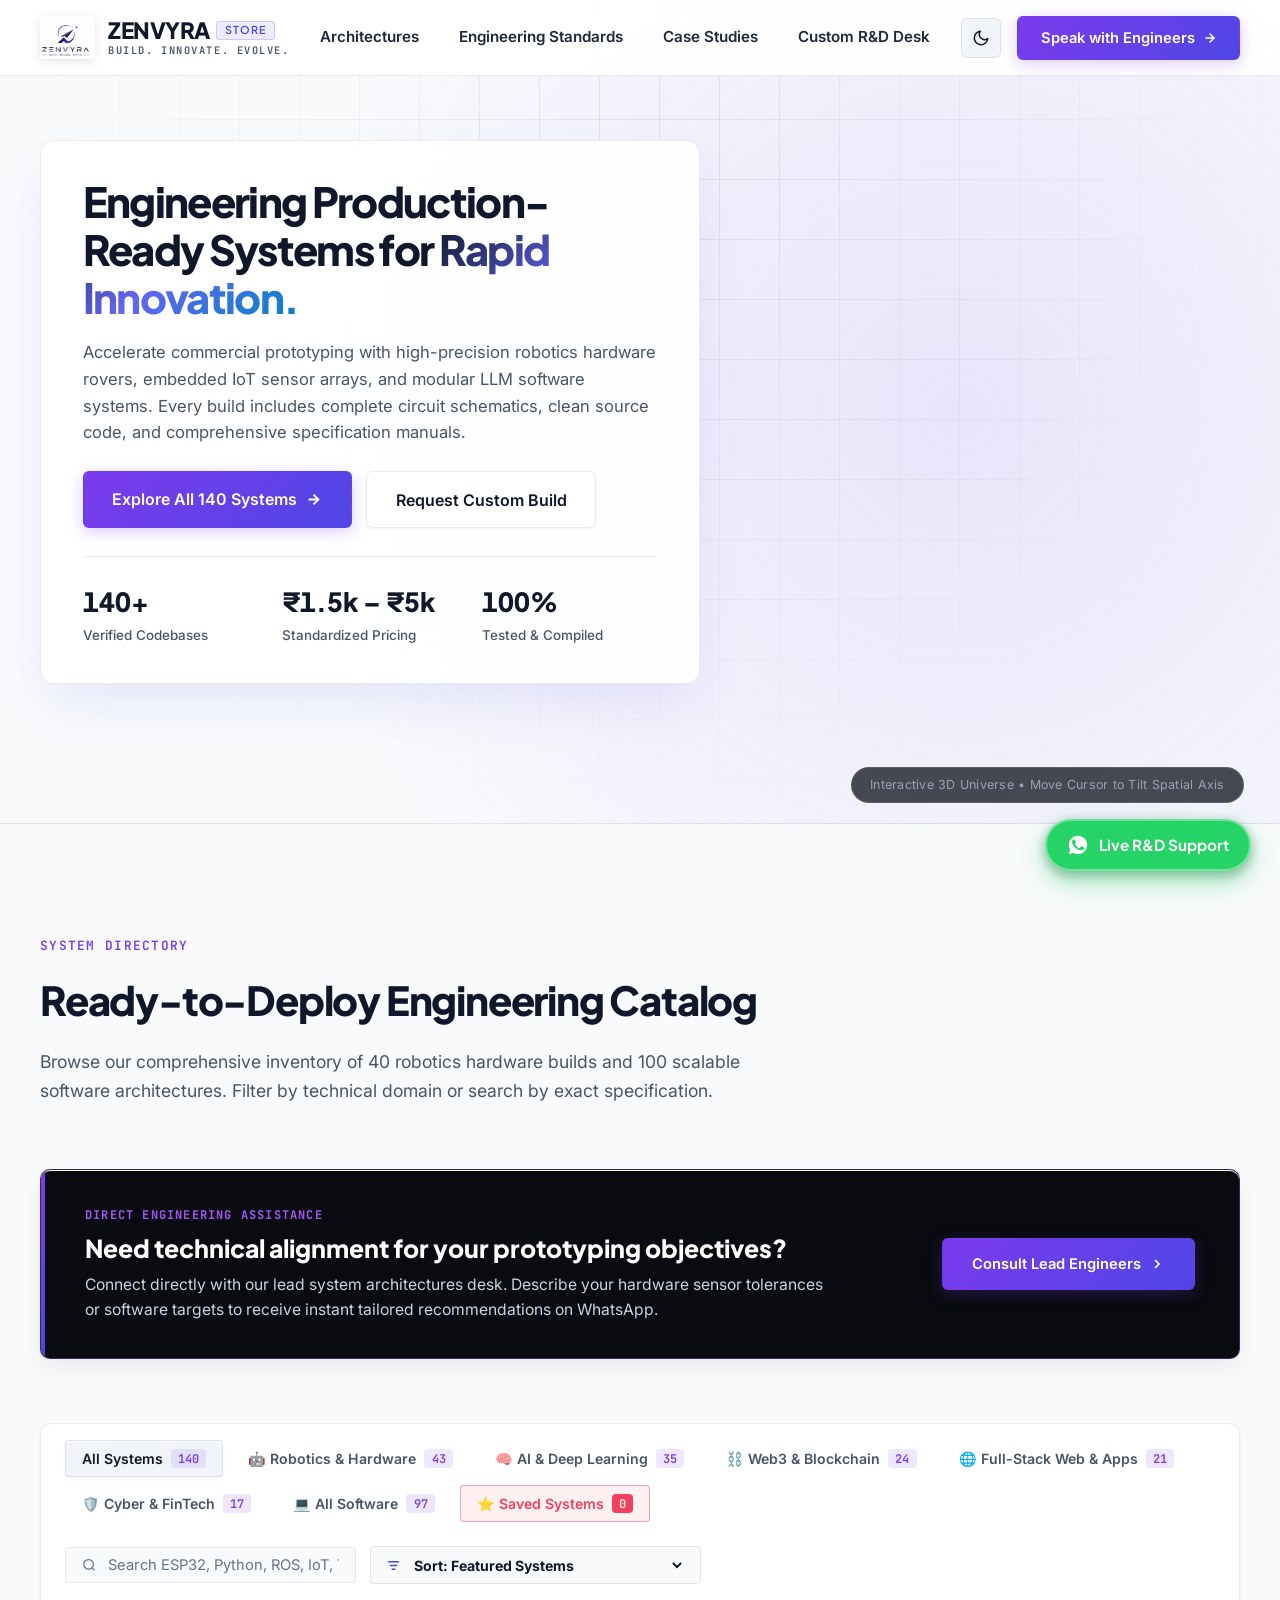
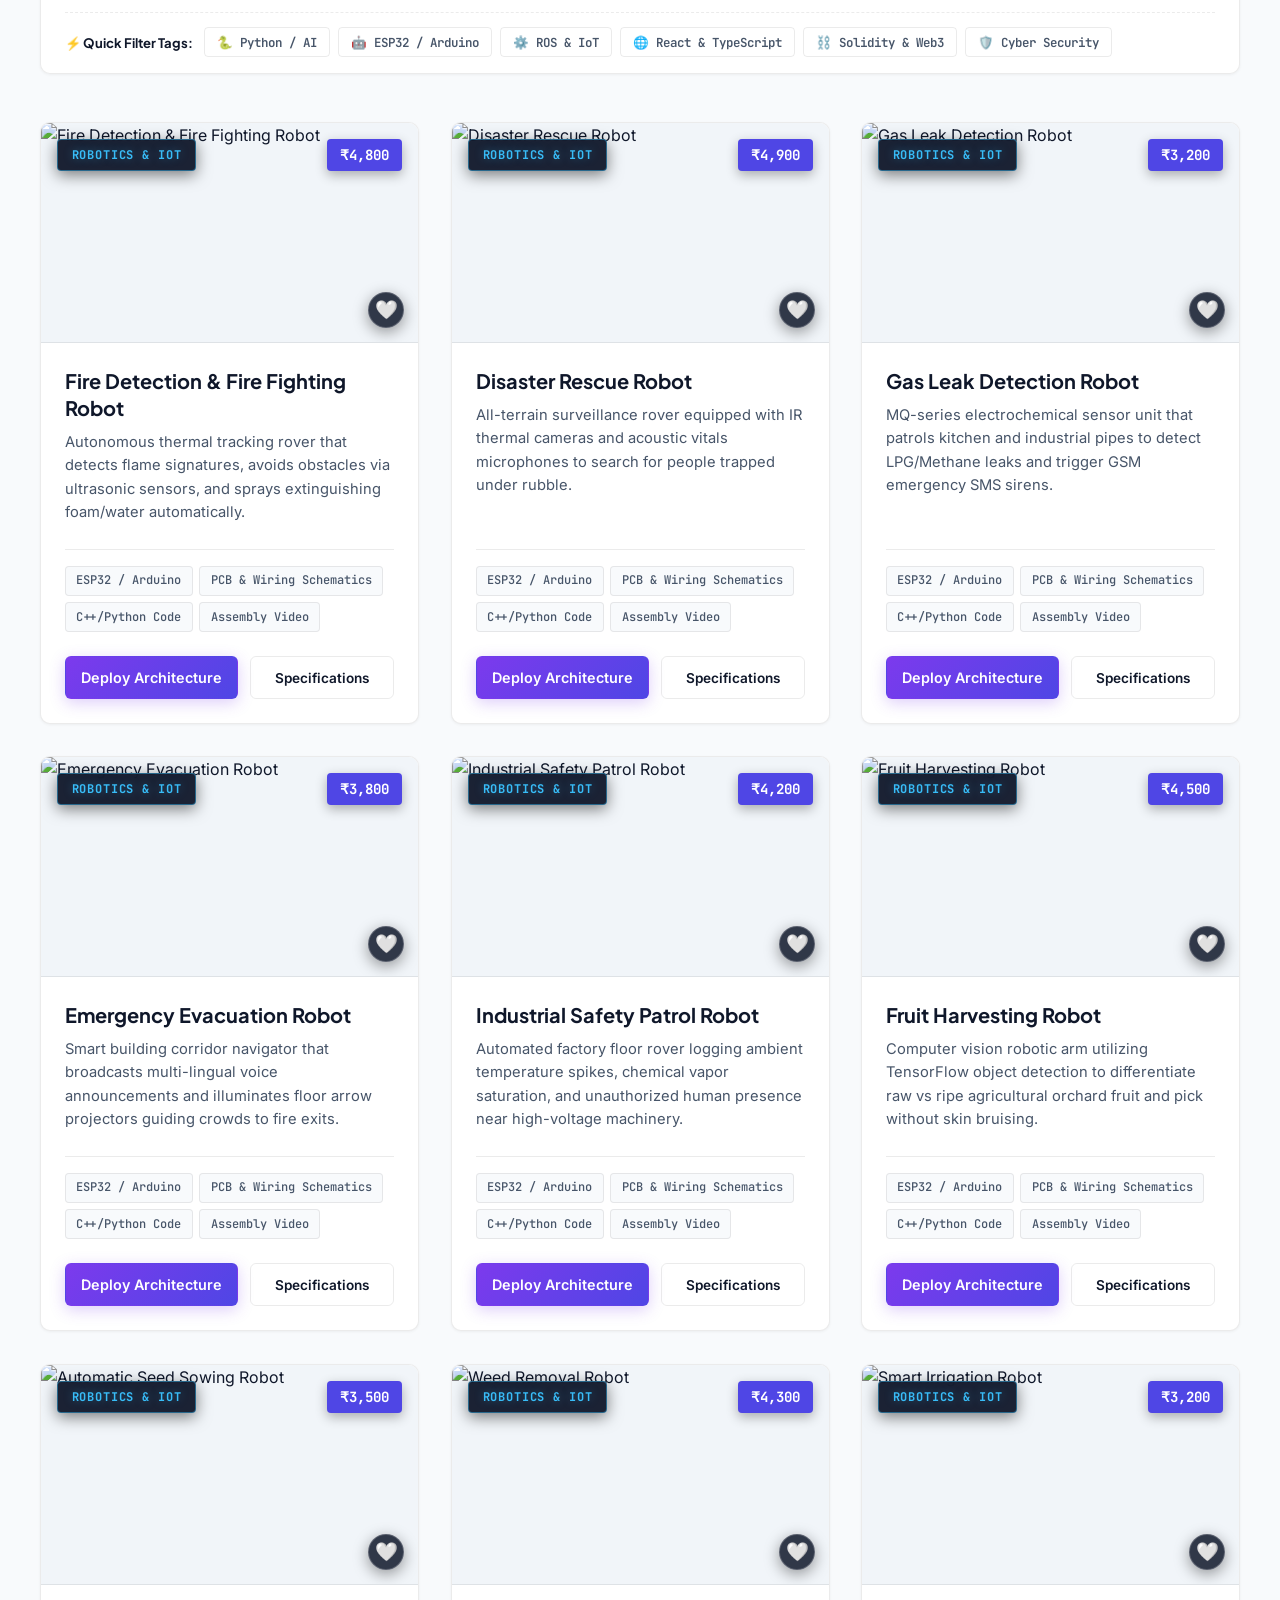
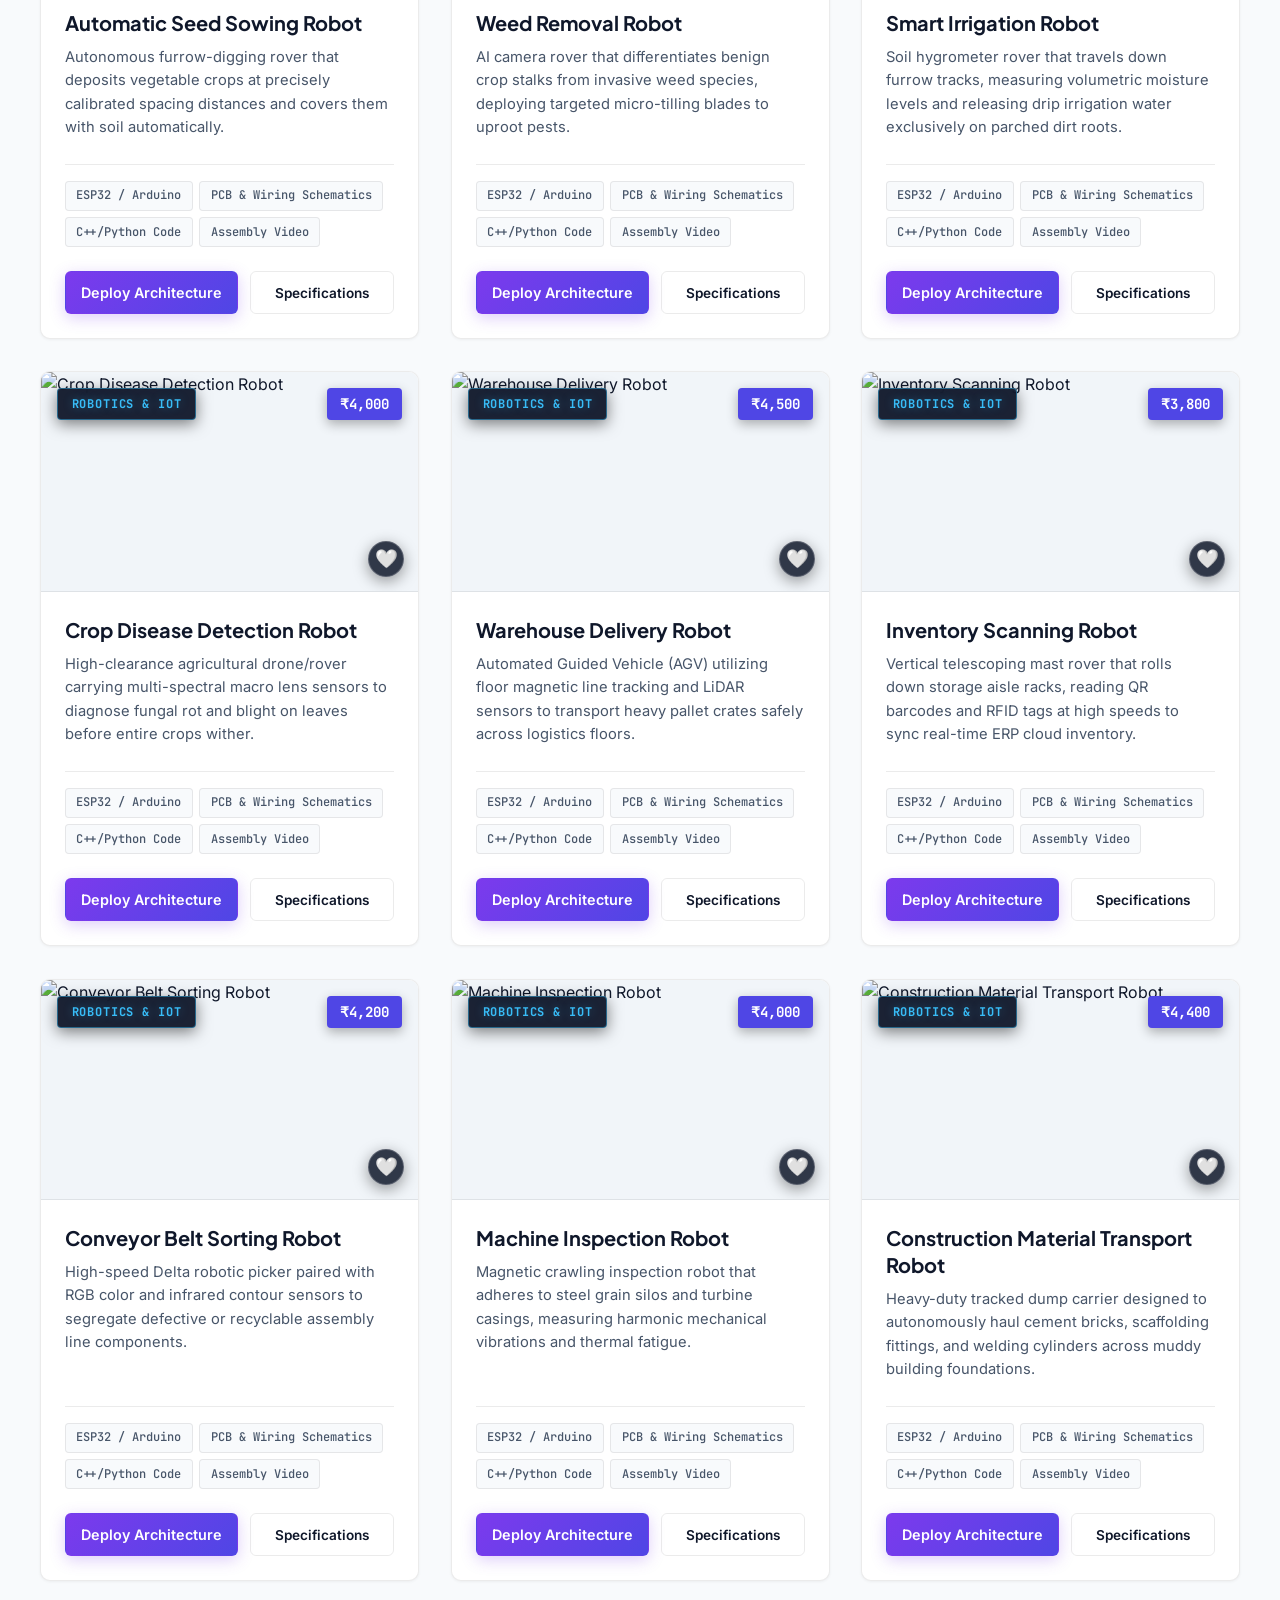
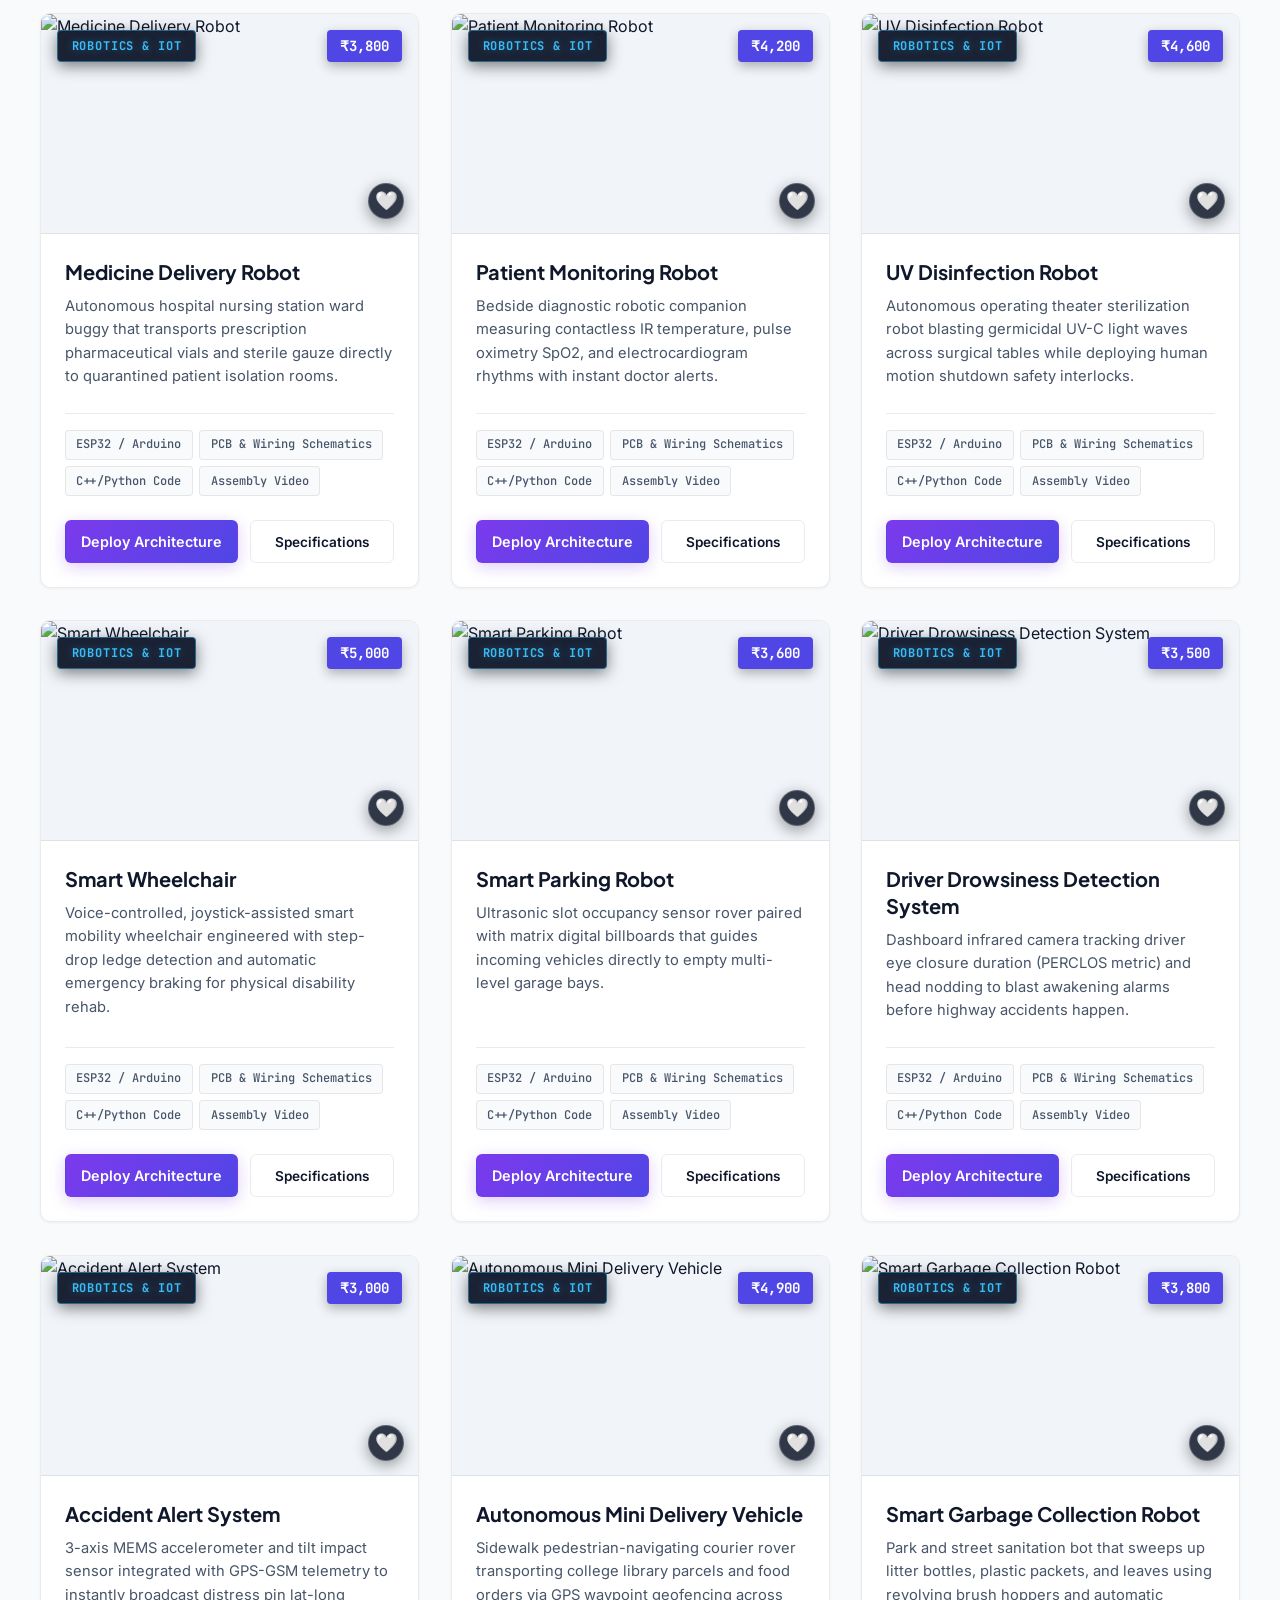
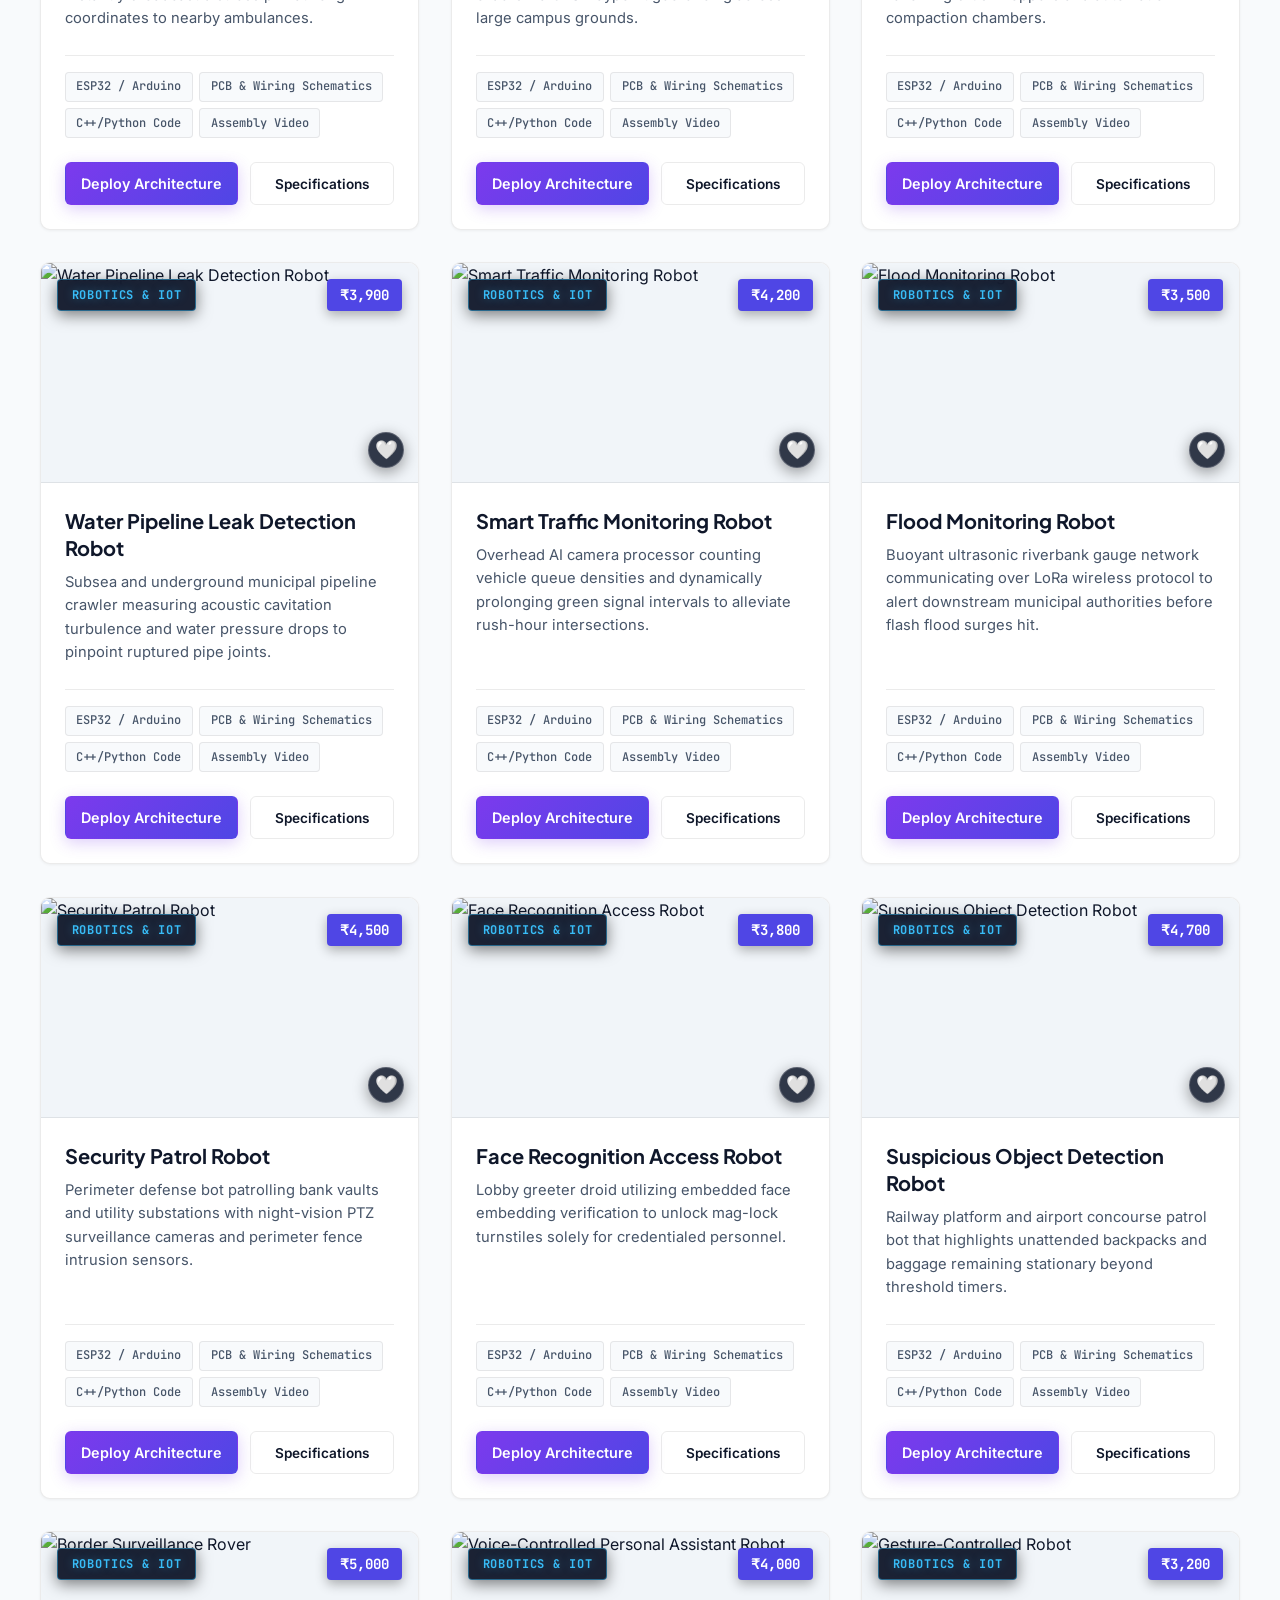
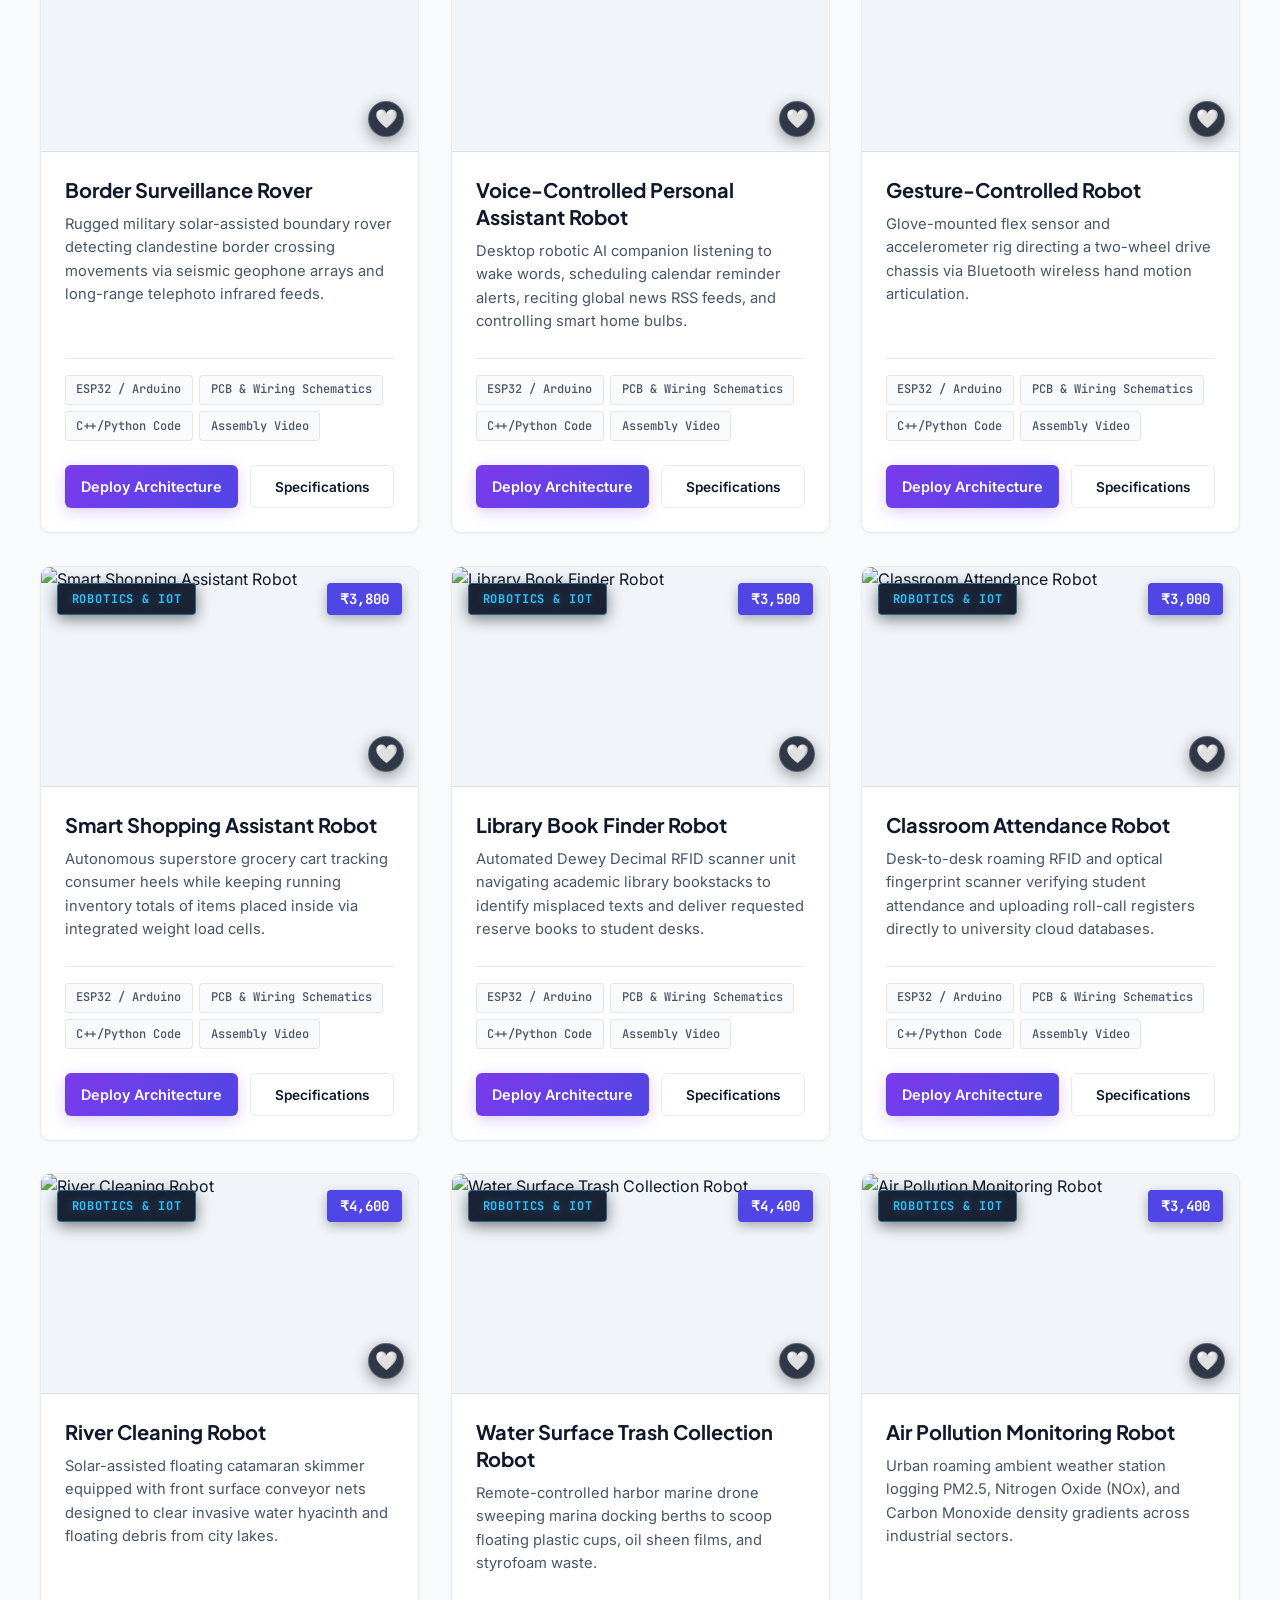
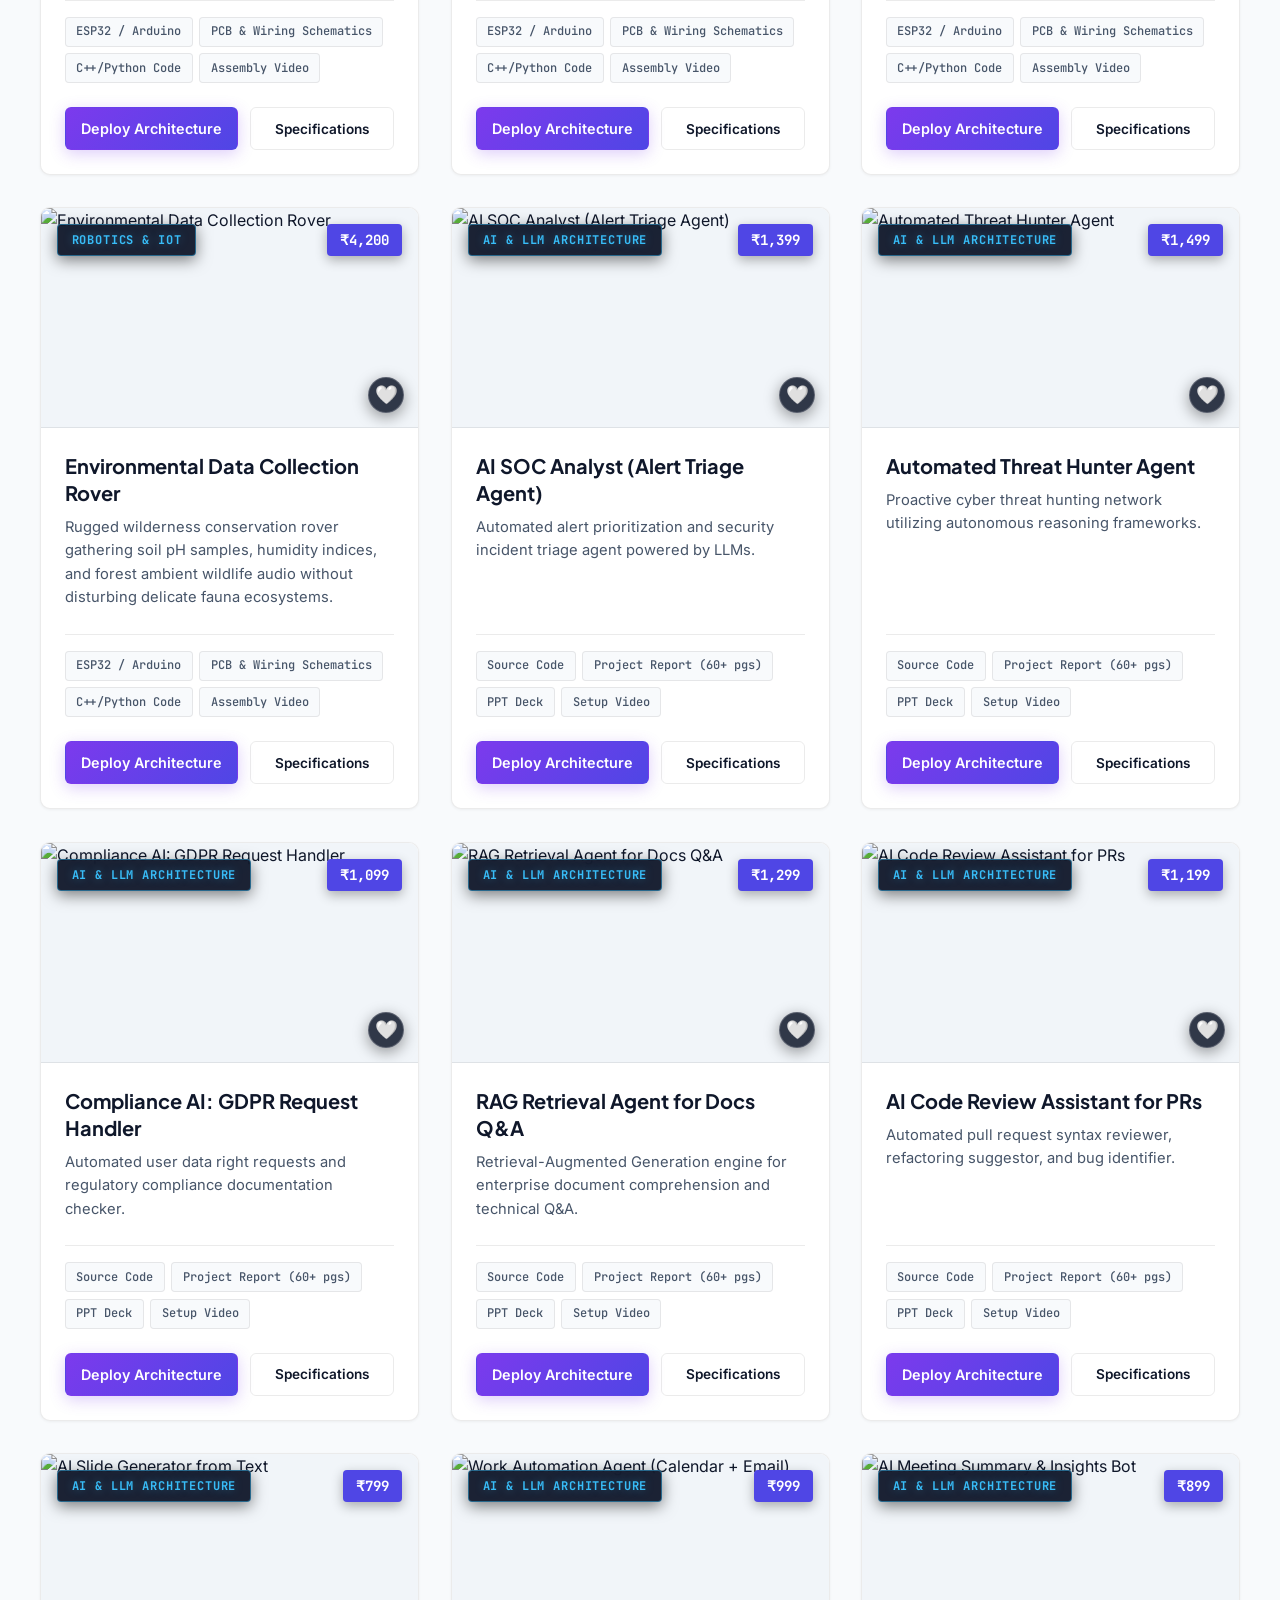
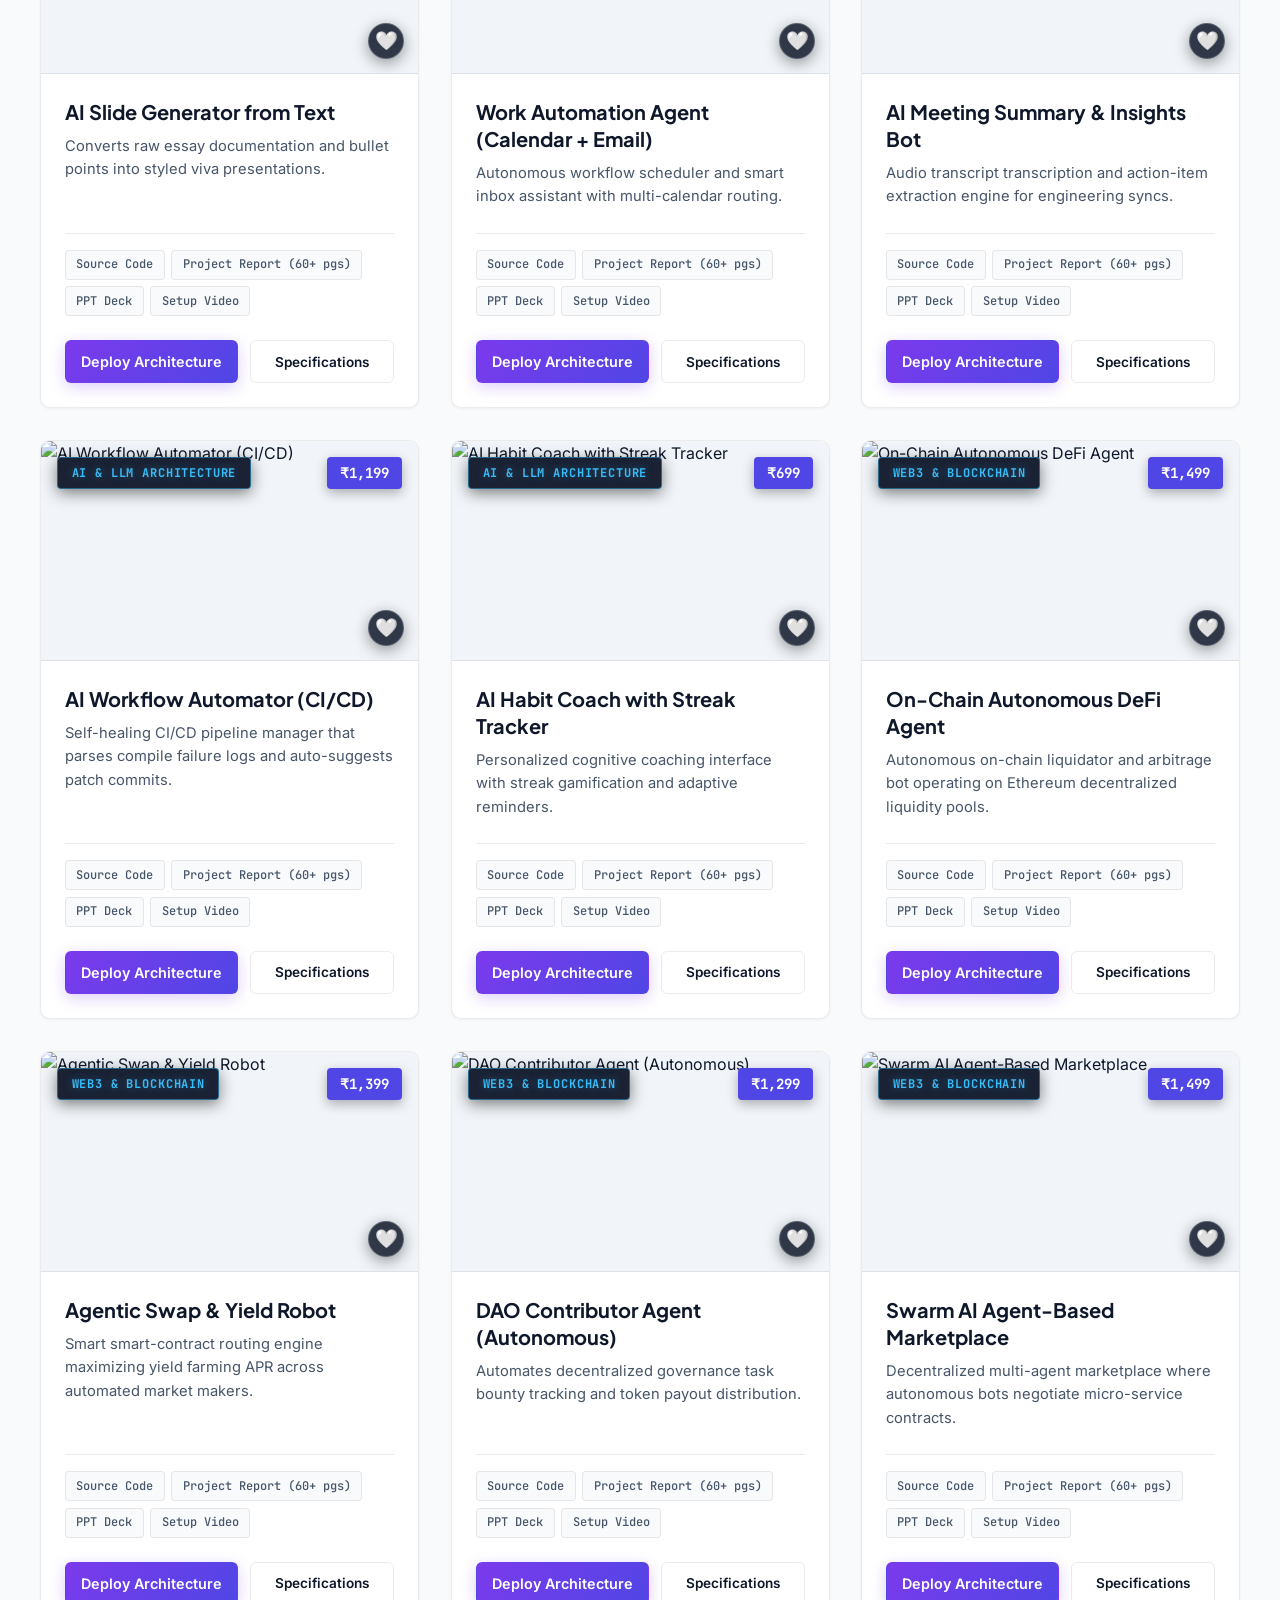
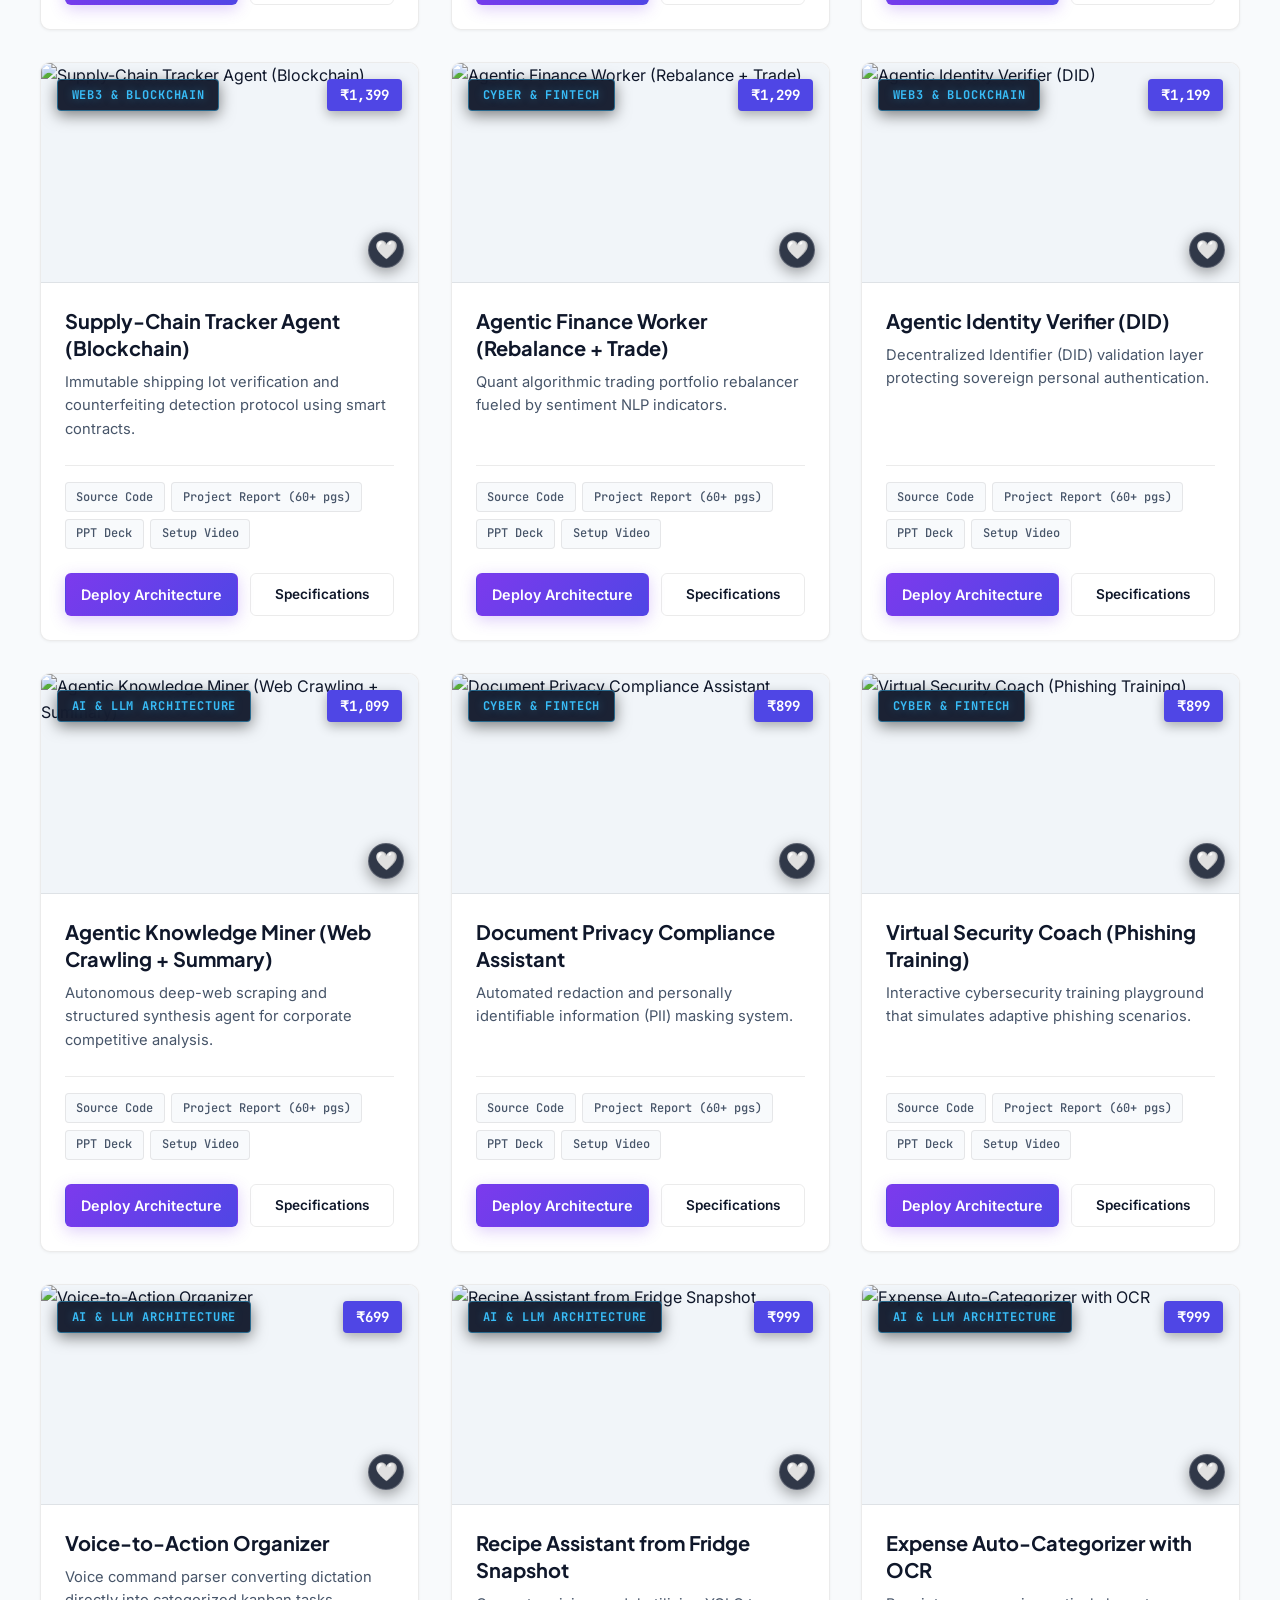
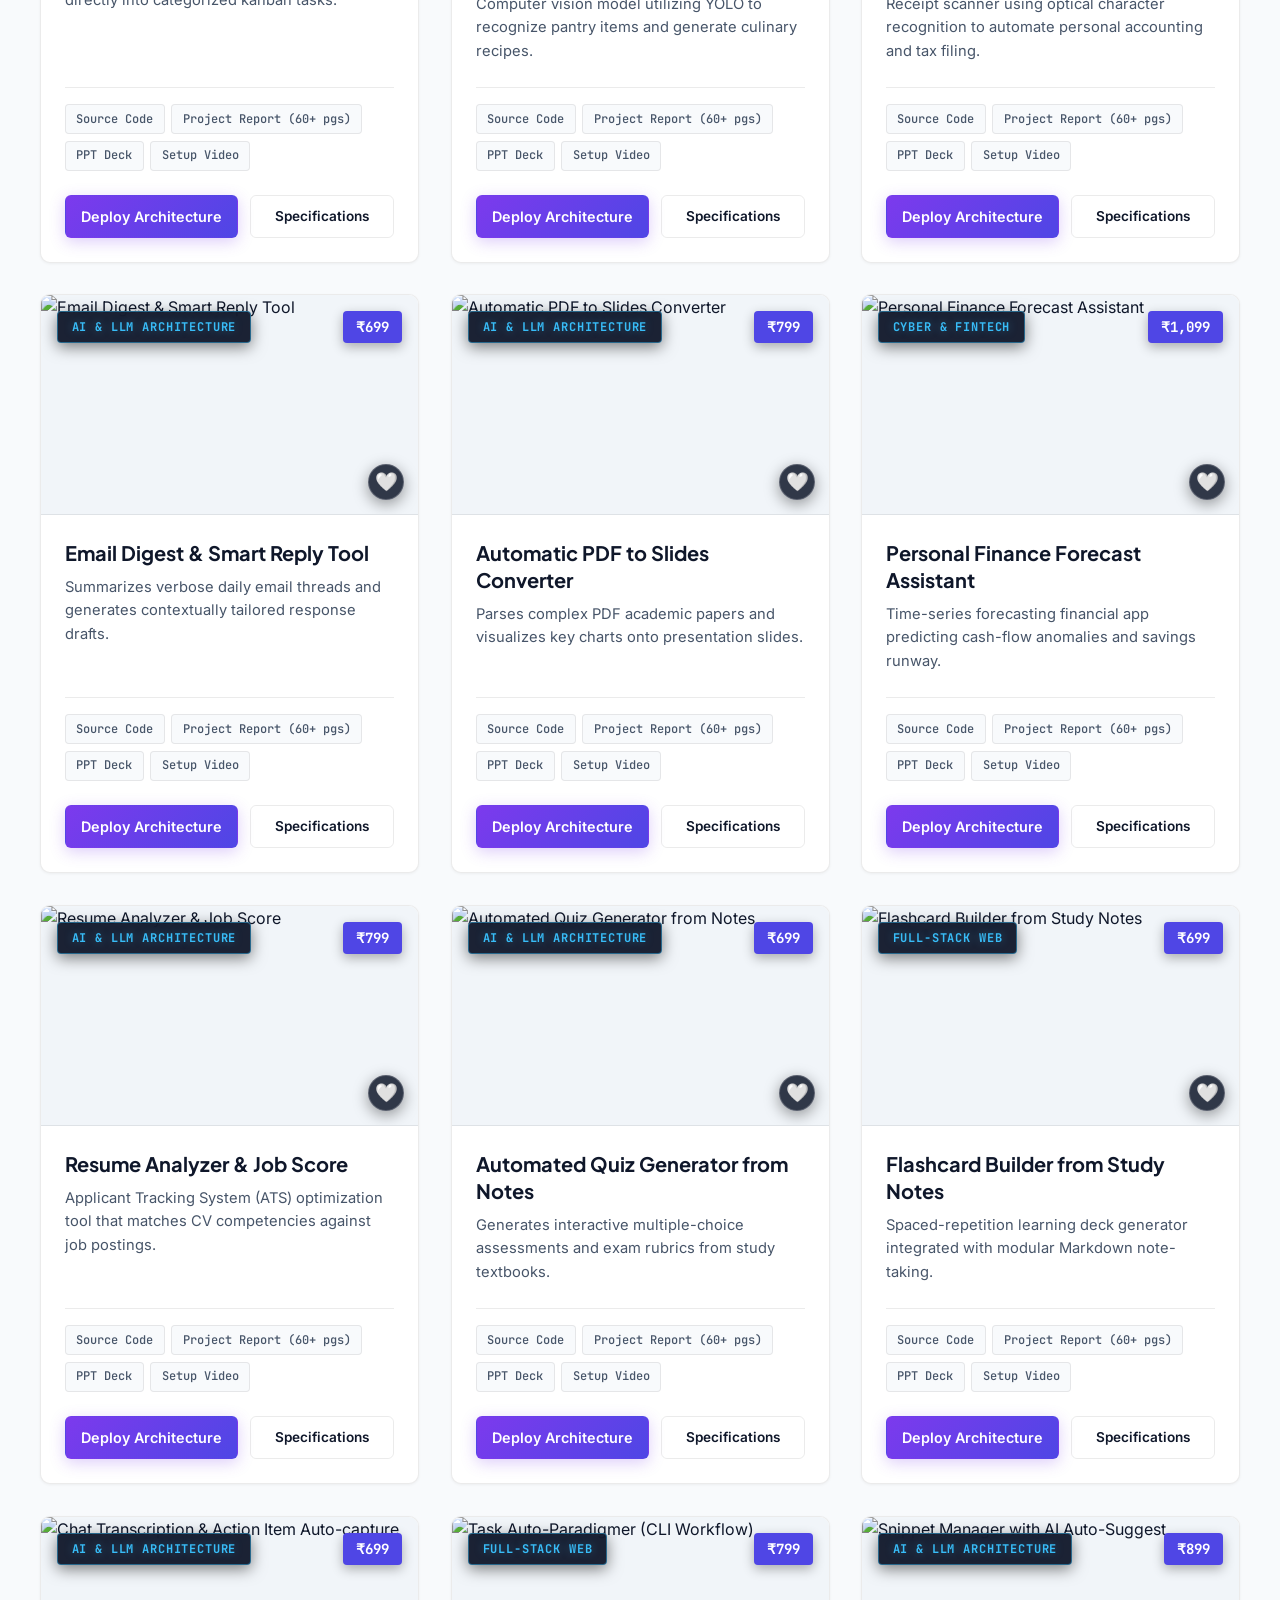
==== commit 2facfed0: "feat: integrate wishlist, floating WhatsApp chat, tech filter pills & admin bulk calibration" ====
--- a/index.html
+++ b/index.html
@@ -150,6 +150,10 @@
               <span>💻 All Software</span>
               <span class="filter-count">97</span>
             </button>
+            <button type="button" class="filter-btn" onclick="filterCatalog('WISHLIST', this)" style="border-color: rgba(244, 63, 94, 0.45); background: rgba(244, 63, 94, 0.08); color: #f43f5e;">
+              <span>⭐️ Saved Systems</span>
+              <span class="filter-count" id="wishlist-count-badge" style="background: #f43f5e; color: #fff;">0</span>
+            </button>
           </div>
           
           <div style="display: flex; gap: 0.85rem; flex-wrap: wrap; align-items: center;">
@@ -166,6 +170,16 @@
                 <option value="name-az" style="background: #0f172a; color: #fff;">Name: A to Z</option>
               </select>
             </div>
+          </div>
+
+          <div class="tech-pills-bar">
+            <span style="font-size: 0.82rem; font-weight: 700; color: var(--text-main); font-family: var(--font-heading); margin-right: 0.2rem;">⚡ Quick Filter Tags:</span>
+            <button type="button" class="tech-pill-btn" onclick="filterByTechTag('Python', this)">🐍 Python / AI</button>
+            <button type="button" class="tech-pill-btn" onclick="filterByTechTag('ESP32', this)">🤖 ESP32 / Arduino</button>
+            <button type="button" class="tech-pill-btn" onclick="filterByTechTag('ROS', this)">⚙️ ROS & IoT</button>
+            <button type="button" class="tech-pill-btn" onclick="filterByTechTag('React', this)">🌐 React & TypeScript</button>
+            <button type="button" class="tech-pill-btn" onclick="filterByTechTag('Solidity', this)">⛓️ Solidity & Web3</button>
+            <button type="button" class="tech-pill-btn" onclick="filterByTechTag('Security', this)">🛡️ Cyber Security</button>
           </div>
         </div>
 
@@ -406,6 +420,12 @@
     </div>
   </div>
 
+  <!-- Floating WhatsApp Quick-Chat Widget -->
+  <a href="https://wa.me/917012288040?text=Hello%20Zenvyra%20Engineering%20Desk,%20I%20would%20like%20guidance%20on%20selecting%20a%20production-ready%20system%20architecture..." target="_blank" class="whatsapp-float" title="Connect directly with Zenvyra Engineers on WhatsApp">
+    <svg width="22" height="22" viewBox="0 0 24 24" fill="currentColor"><path d="M11.99 2C6.47 2 2 6.48 2 12c0 1.84.5 3.56 1.36 5.04L2 22l5.12-1.33c1.45.8 3.1 1.28 4.87 1.28 5.52 0 10-4.48 10-10S17.51 2 11.99 2zm5.83 14.41c-.24.68-1.39 1.3-1.95 1.38-.52.07-1.19.1-1.94-.15-.46-.15-1.04-.37-1.78-.69-3.13-1.35-5.16-4.52-5.32-4.73-.15-.21-1.27-1.69-1.27-3.23 0-1.53.79-2.28 1.07-2.61.28-.33.62-.42.82-.42.2 0 .4.01.58.01.19.01.44-.07.69.52.26.63.89 2.18.96 2.34.08.15.13.33.02.54-.11.2-.17.33-.34.52-.17.2-.35.45-.5.59-.17.16-.35.34-.15.69.2.35.89 1.48 1.91 2.38 1.31 1.15 2.41 1.51 2.76 1.68.35.17.55.15.76-.09.21-.24.89-1.03 1.13-1.38.24-.35.48-.29.81-.17.33.12 2.1 0.99 2.46 1.17.36.18.6.27.69.42.09.15.09.87-.15 1.55z"/></svg>
+    <span>Live R&D Support</span>
+  </a>
+
   <!-- External Three.js library for Observation Studio -->
   <script src="https://cdnjs.cloudflare.com/ajax/libs/three.js/r128/three.min.js"></script>
   <!-- Firebase Cloud SDK Engine -->
--- a/css/index.css
+++ b/css/index.css
@@ -1510,5 +1510,119 @@
   max-width: 440px;
   width: 100%;
   text-align: center;
-  box-shadow: 0 25px 60px rgba(0,0,0,0.7), 0 0 40px rgba(124, 58, 237, 0.2);
-}
+}
+
+/* ==========================================================================
+   5. Conversion, Wishlist & Engagement Upgrade Suite
+   ========================================================================== */
+.btn-wishlist {
+  position: absolute;
+  top: auto;
+  bottom: 0.85rem;
+  right: 0.85rem;
+  z-index: 3;
+  background: rgba(15, 23, 42, 0.85);
+  backdrop-filter: blur(12px);
+  -webkit-backdrop-filter: blur(12px);
+  border: 1px solid rgba(255, 255, 255, 0.2);
+  width: 36px;
+  height: 36px;
+  border-radius: 50%;
+  display: flex;
+  align-items: center;
+  justify-content: center;
+  cursor: pointer;
+  color: var(--text-muted);
+  font-size: 1.15rem;
+  transition: all 0.25s ease;
+  box-shadow: 0 4px 15px rgba(0, 0, 0, 0.4);
+}
+
+.btn-wishlist:hover {
+  transform: scale(1.15);
+  color: #f43f5e;
+  border-color: rgba(244, 63, 94, 0.5);
+}
+
+.btn-wishlist.active {
+  background: rgba(244, 63, 94, 0.95);
+  color: #fff !important;
+  border-color: #f43f5e;
+  box-shadow: 0 4px 15px rgba(244, 63, 94, 0.5);
+  transform: scale(1.05);
+}
+
+.whatsapp-float {
+  position: fixed;
+  bottom: 1.8rem;
+  right: 1.8rem;
+  z-index: 9999;
+  background: #25D366;
+  color: #ffffff !important;
+  display: flex;
+  align-items: center;
+  gap: 0.65rem;
+  padding: 0.75rem 1.25rem;
+  border-radius: 50px;
+  font-family: var(--font-heading);
+  font-weight: 700;
+  font-size: 0.95rem;
+  text-decoration: none;
+  box-shadow: 0 10px 25px rgba(37, 211, 102, 0.45), 0 4px 12px rgba(0, 0, 0, 0.3);
+  transition: all 0.3s cubic-bezier(0.16, 1, 0.3, 1);
+  border: 2px solid rgba(255, 255, 255, 0.35);
+  animation: wa-pulse 3s infinite;
+}
+
+.whatsapp-float:hover {
+  transform: translateY(-4px) scale(1.03);
+  background: #20bd5a;
+  box-shadow: 0 14px 30px rgba(37, 211, 102, 0.6), 0 6px 16px rgba(0, 0, 0, 0.4);
+}
+
+@keyframes wa-pulse {
+  0% { box-shadow: 0 0 0 0 rgba(37, 211, 102, 0.6); }
+  70% { box-shadow: 0 0 0 16px rgba(37, 211, 102, 0); }
+  100% { box-shadow: 0 0 0 0 rgba(37, 211, 102, 0); }
+}
+
+@media (max-width: 600px) {
+  .whatsapp-float {
+    bottom: 1.25rem;
+    right: 1.25rem;
+    padding: 0.65rem 1.1rem;
+    font-size: 0.88rem;
+  }
+}
+
+.tech-pills-bar {
+  display: flex;
+  flex-wrap: wrap;
+  align-items: center;
+  gap: 0.5rem;
+  width: 100%;
+  margin-top: 0.25rem;
+  padding-top: 0.85rem;
+  border-top: 1px dashed var(--border-subtle);
+}
+
+.tech-pill-btn {
+  background: transparent;
+  border: 1px solid var(--border-subtle);
+  color: var(--text-muted);
+  padding: 0.35rem 0.75rem;
+  border-radius: var(--radius-xs);
+  font-size: 0.78rem;
+  font-family: var(--font-mono);
+  font-weight: 600;
+  cursor: pointer;
+  transition: all 0.2s ease;
+}
+
+.tech-pill-btn:hover, .tech-pill-btn.active {
+  background: rgba(139, 92, 246, 0.15);
+  color: var(--brand-primary);
+  border-color: rgba(139, 92, 246, 0.45);
+  transform: translateY(-2px);
+}
+
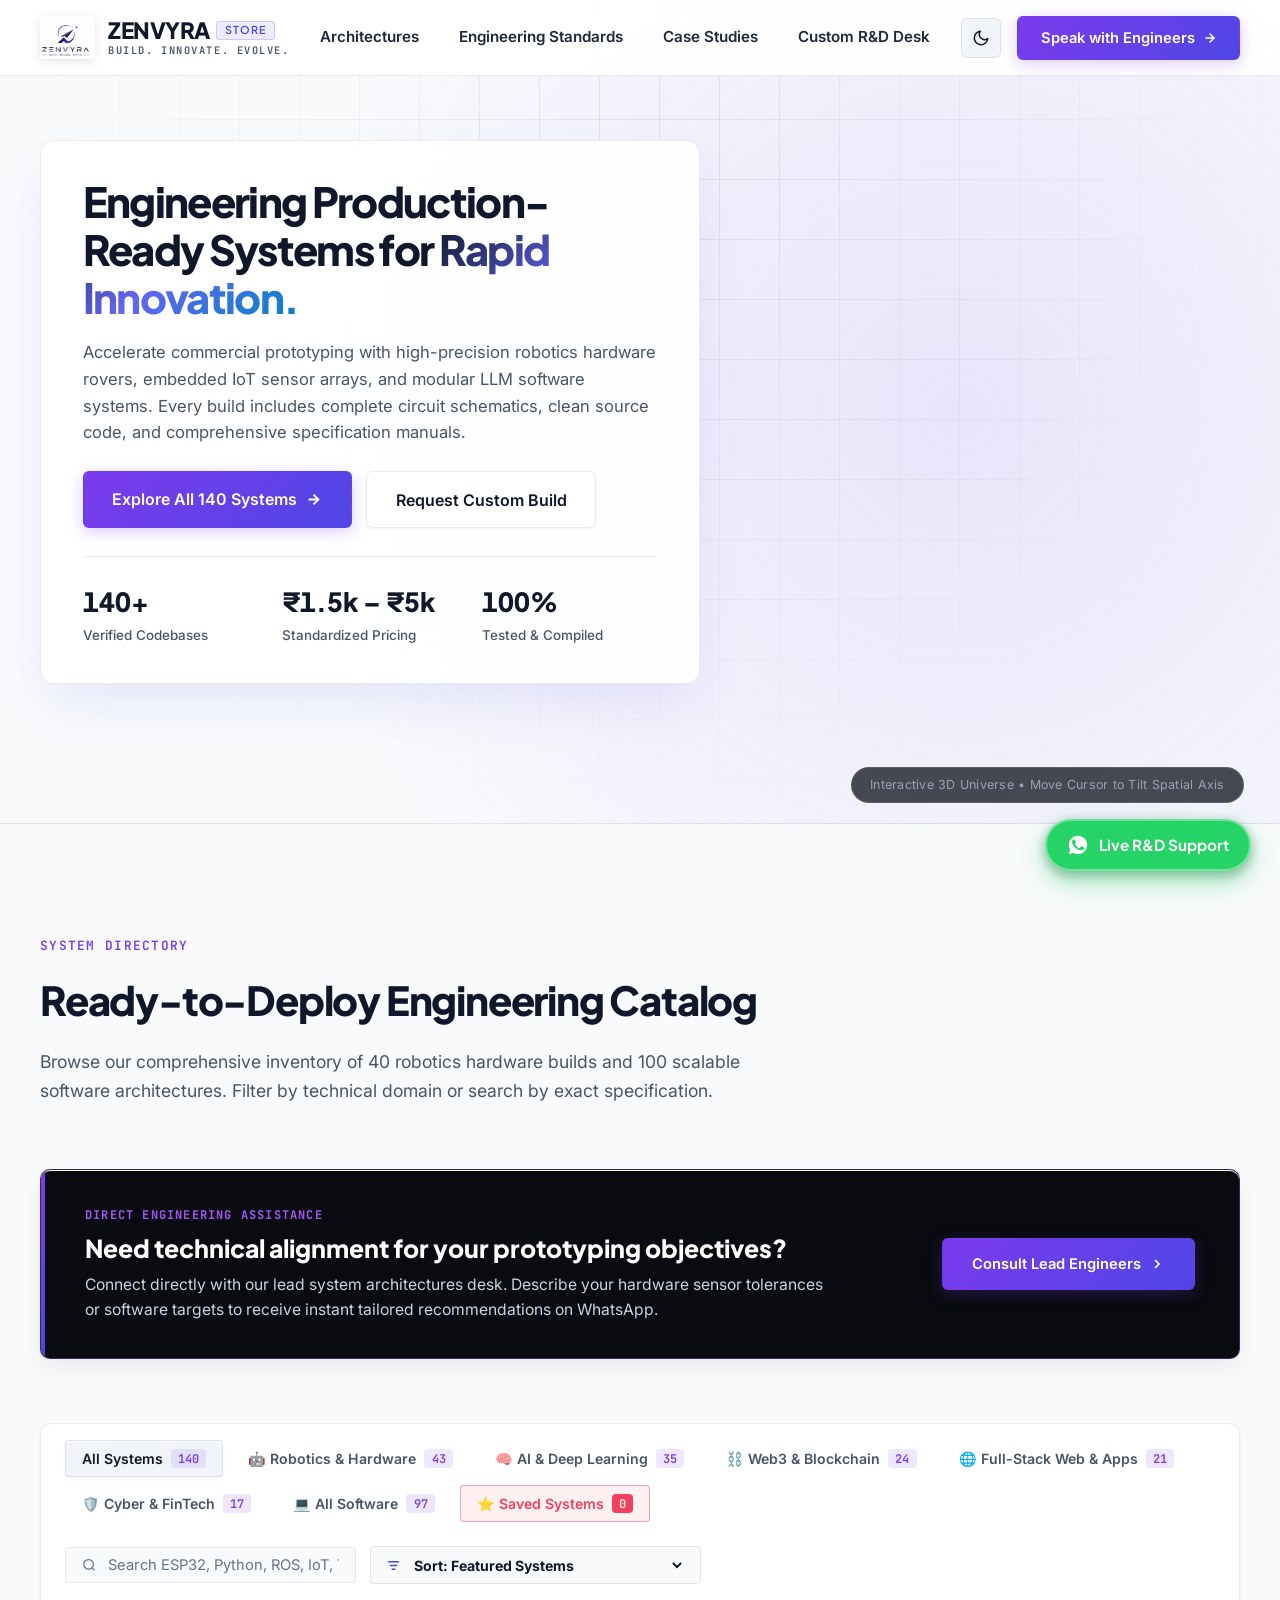
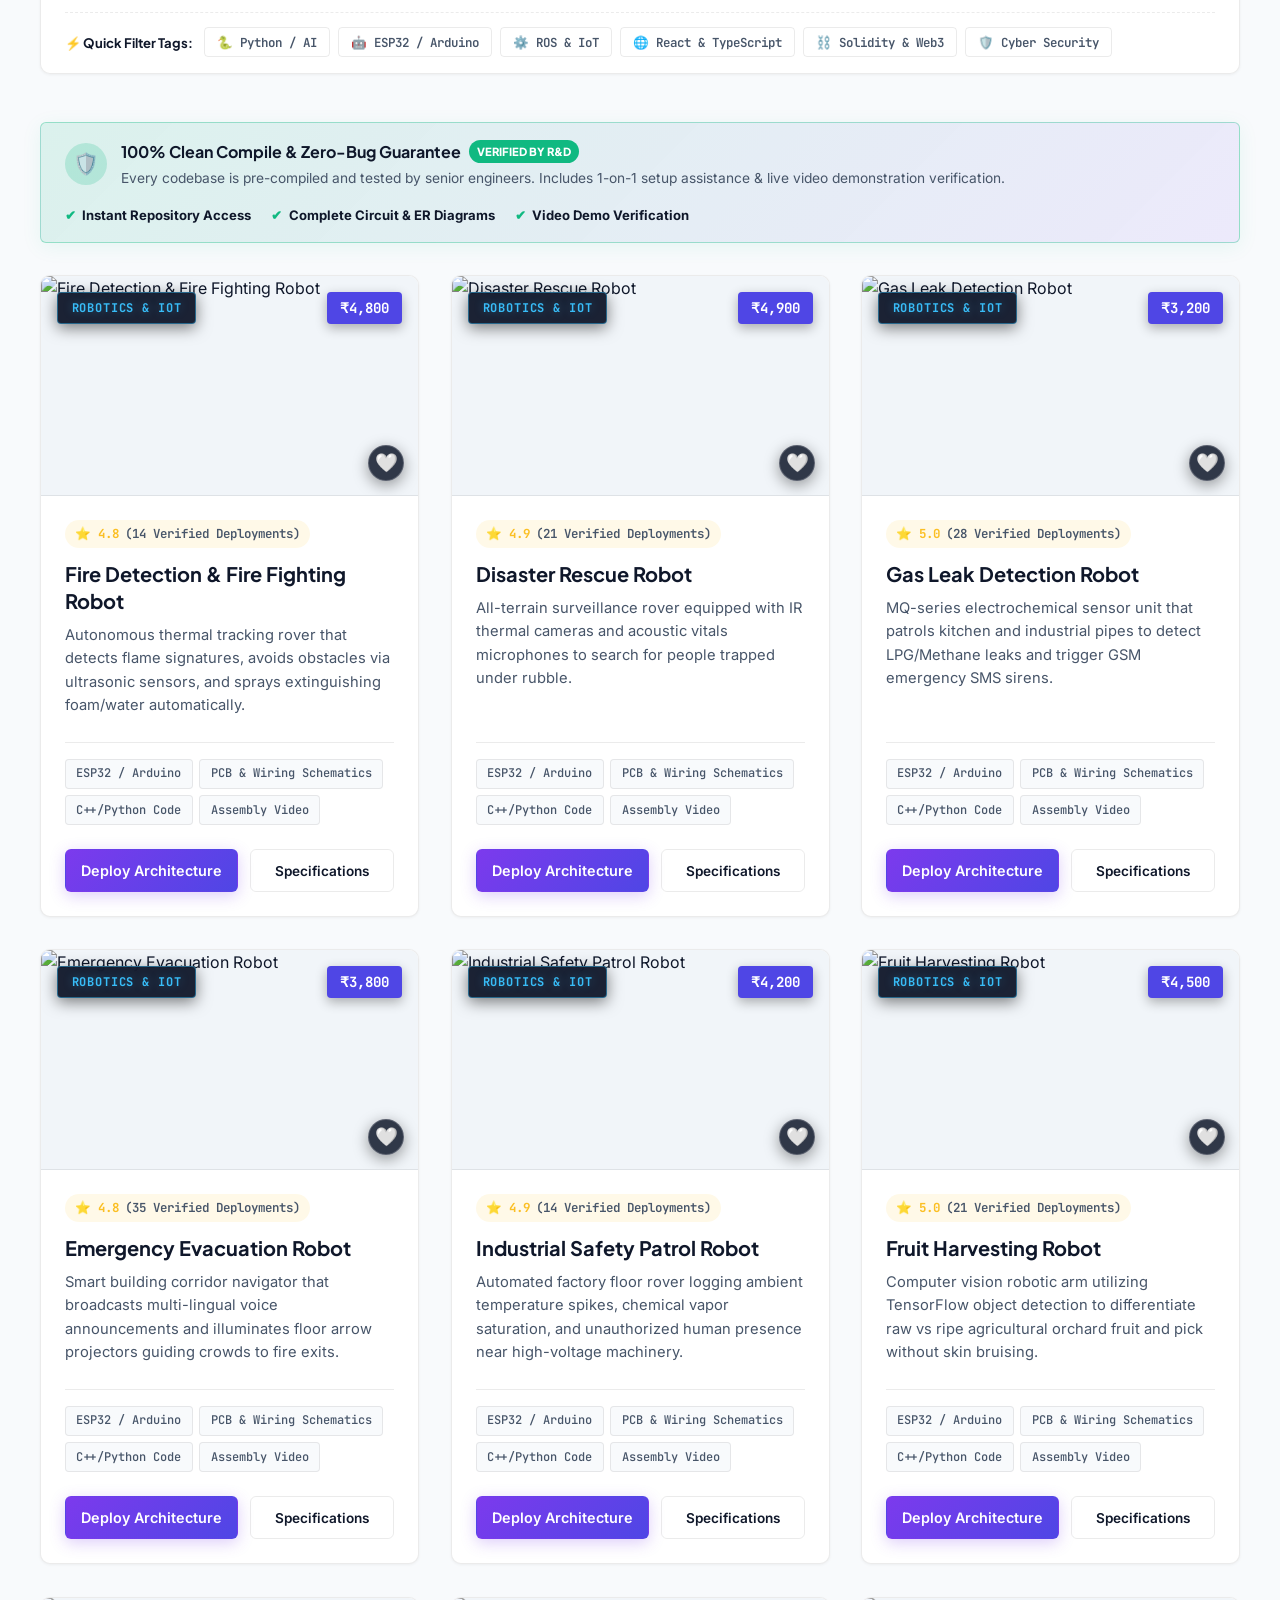
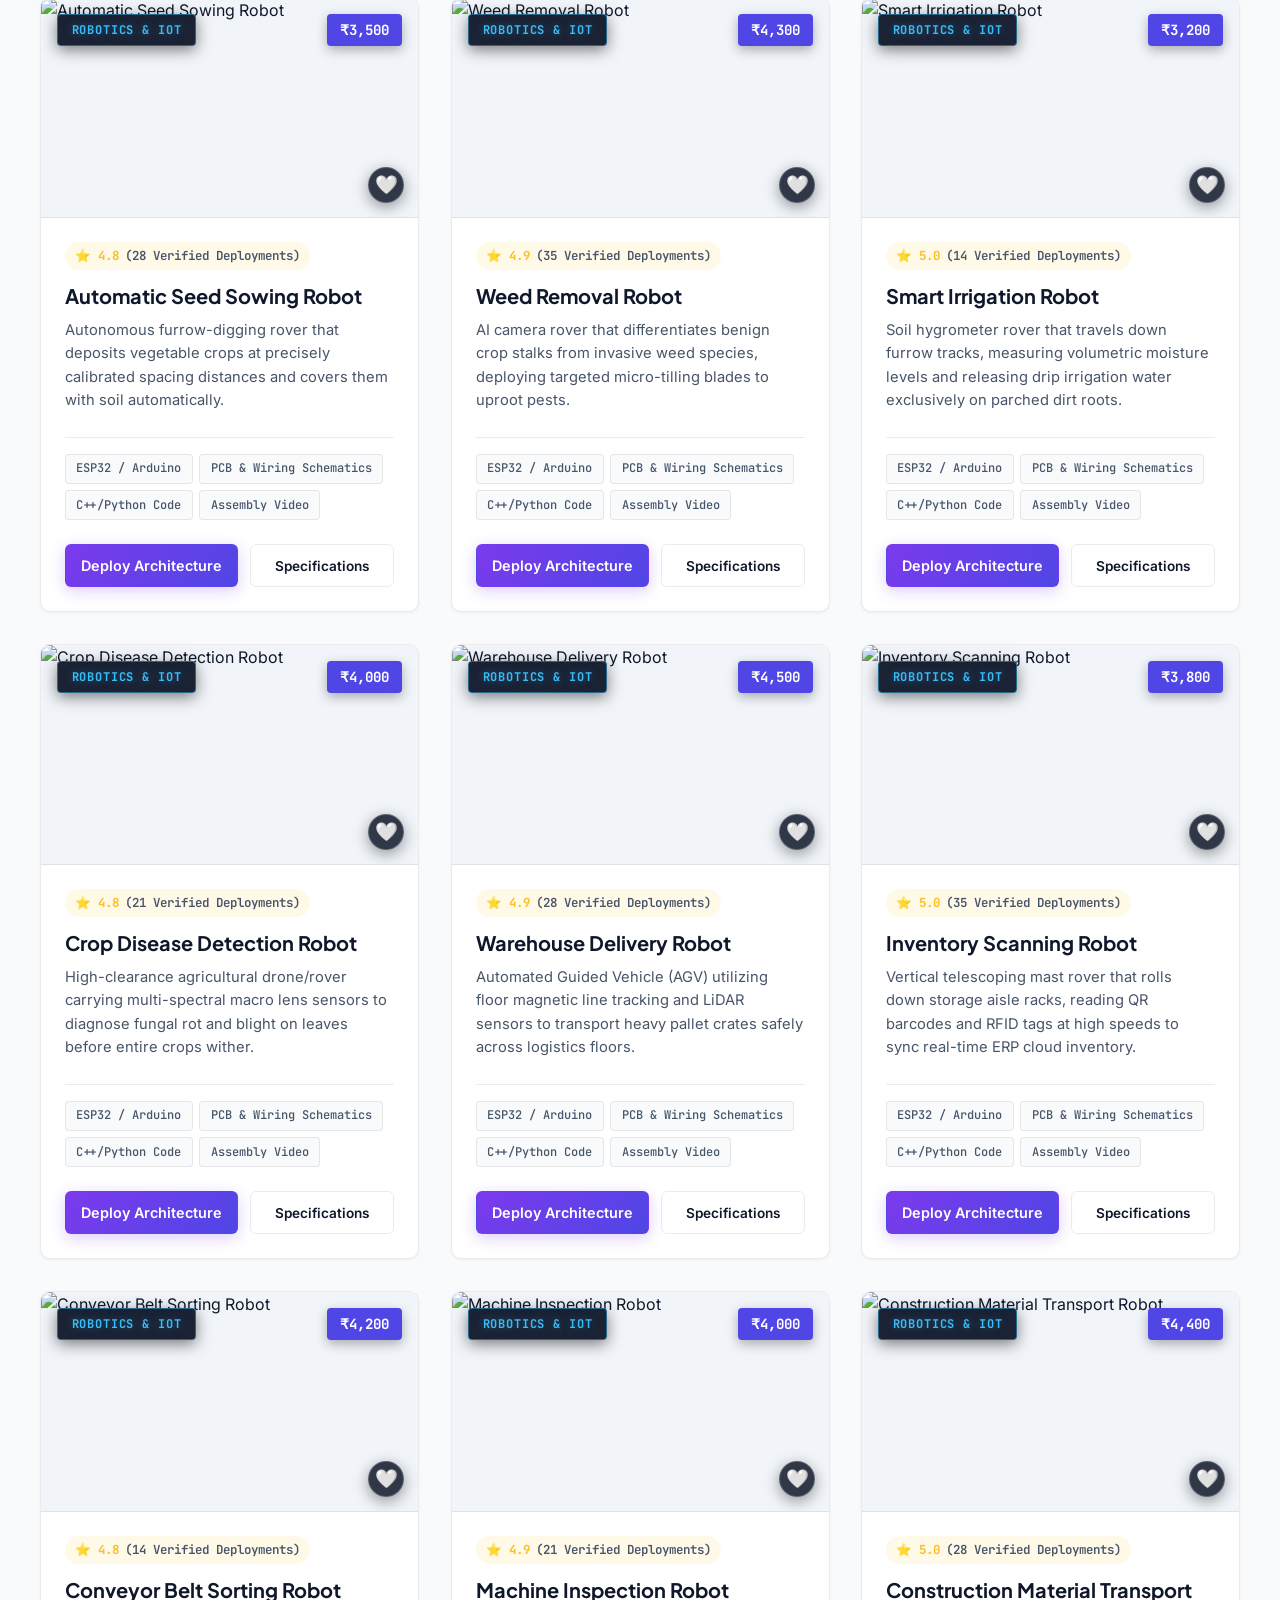
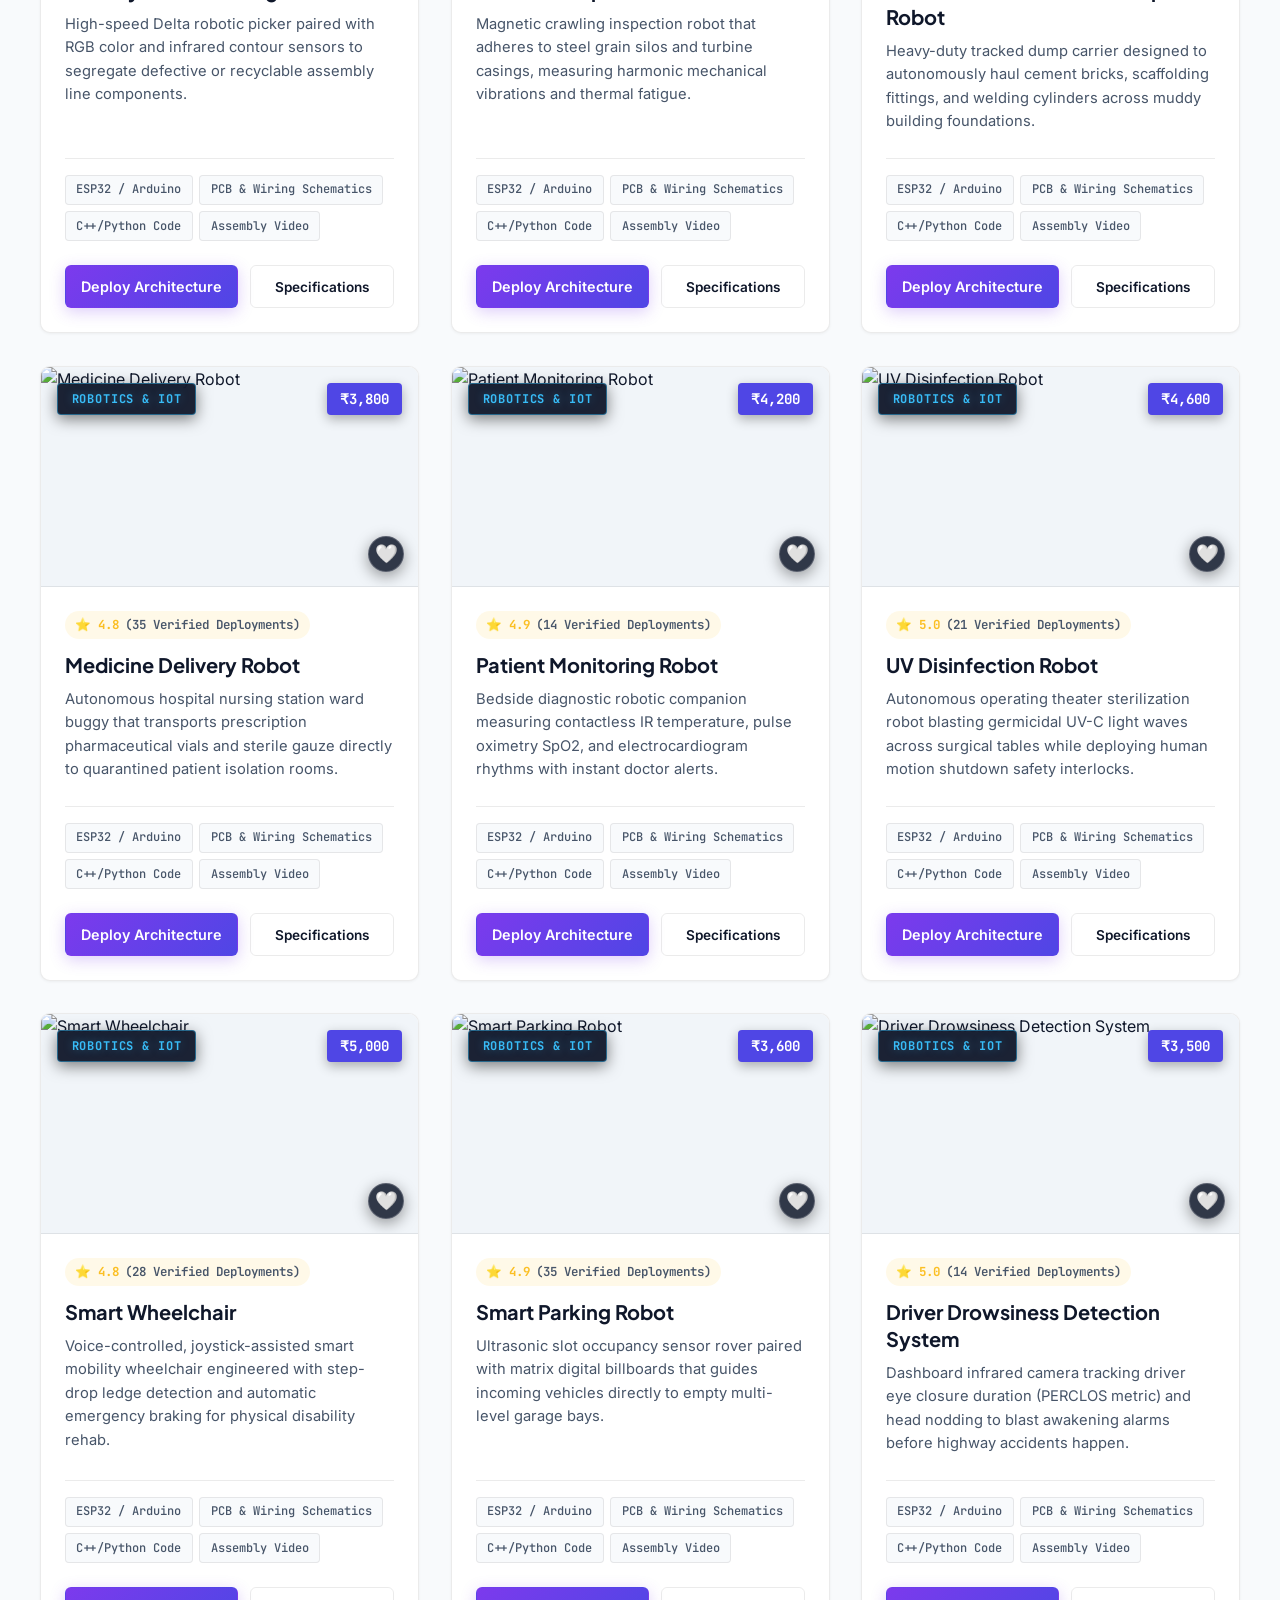
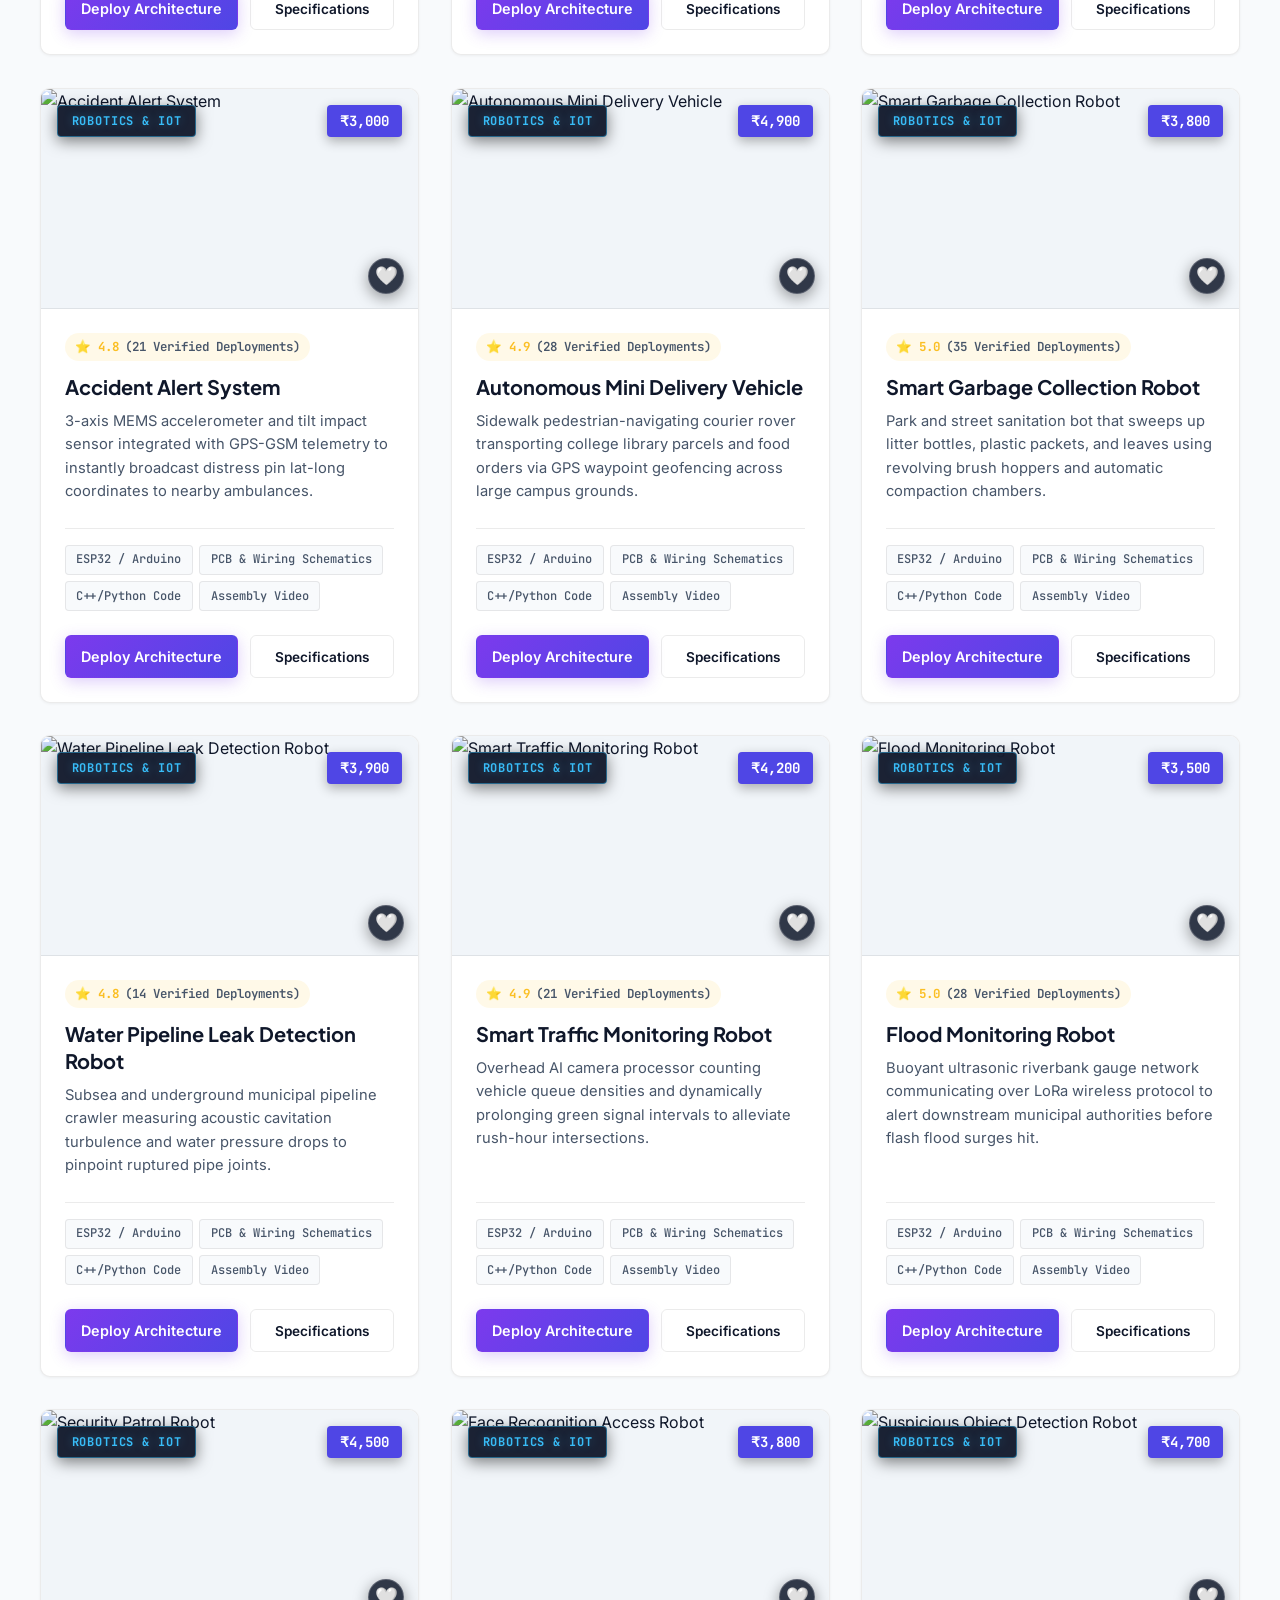
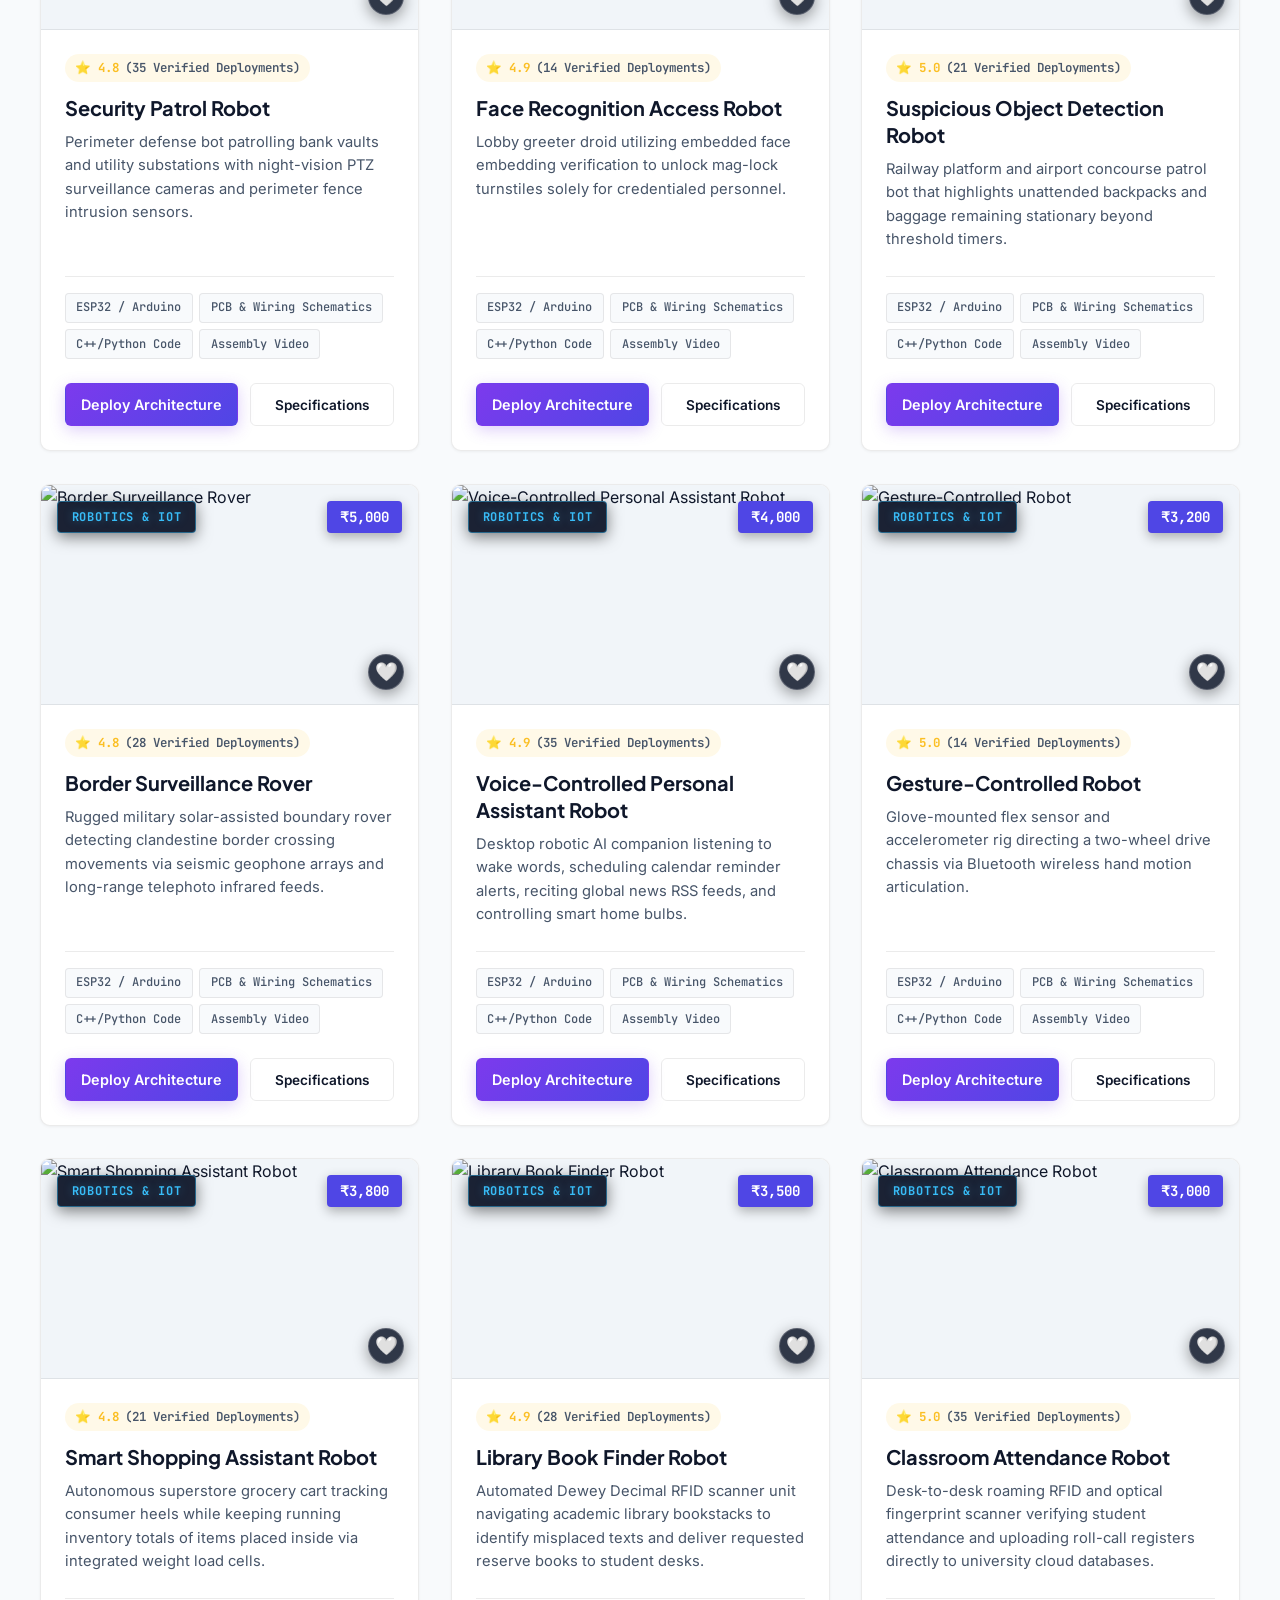
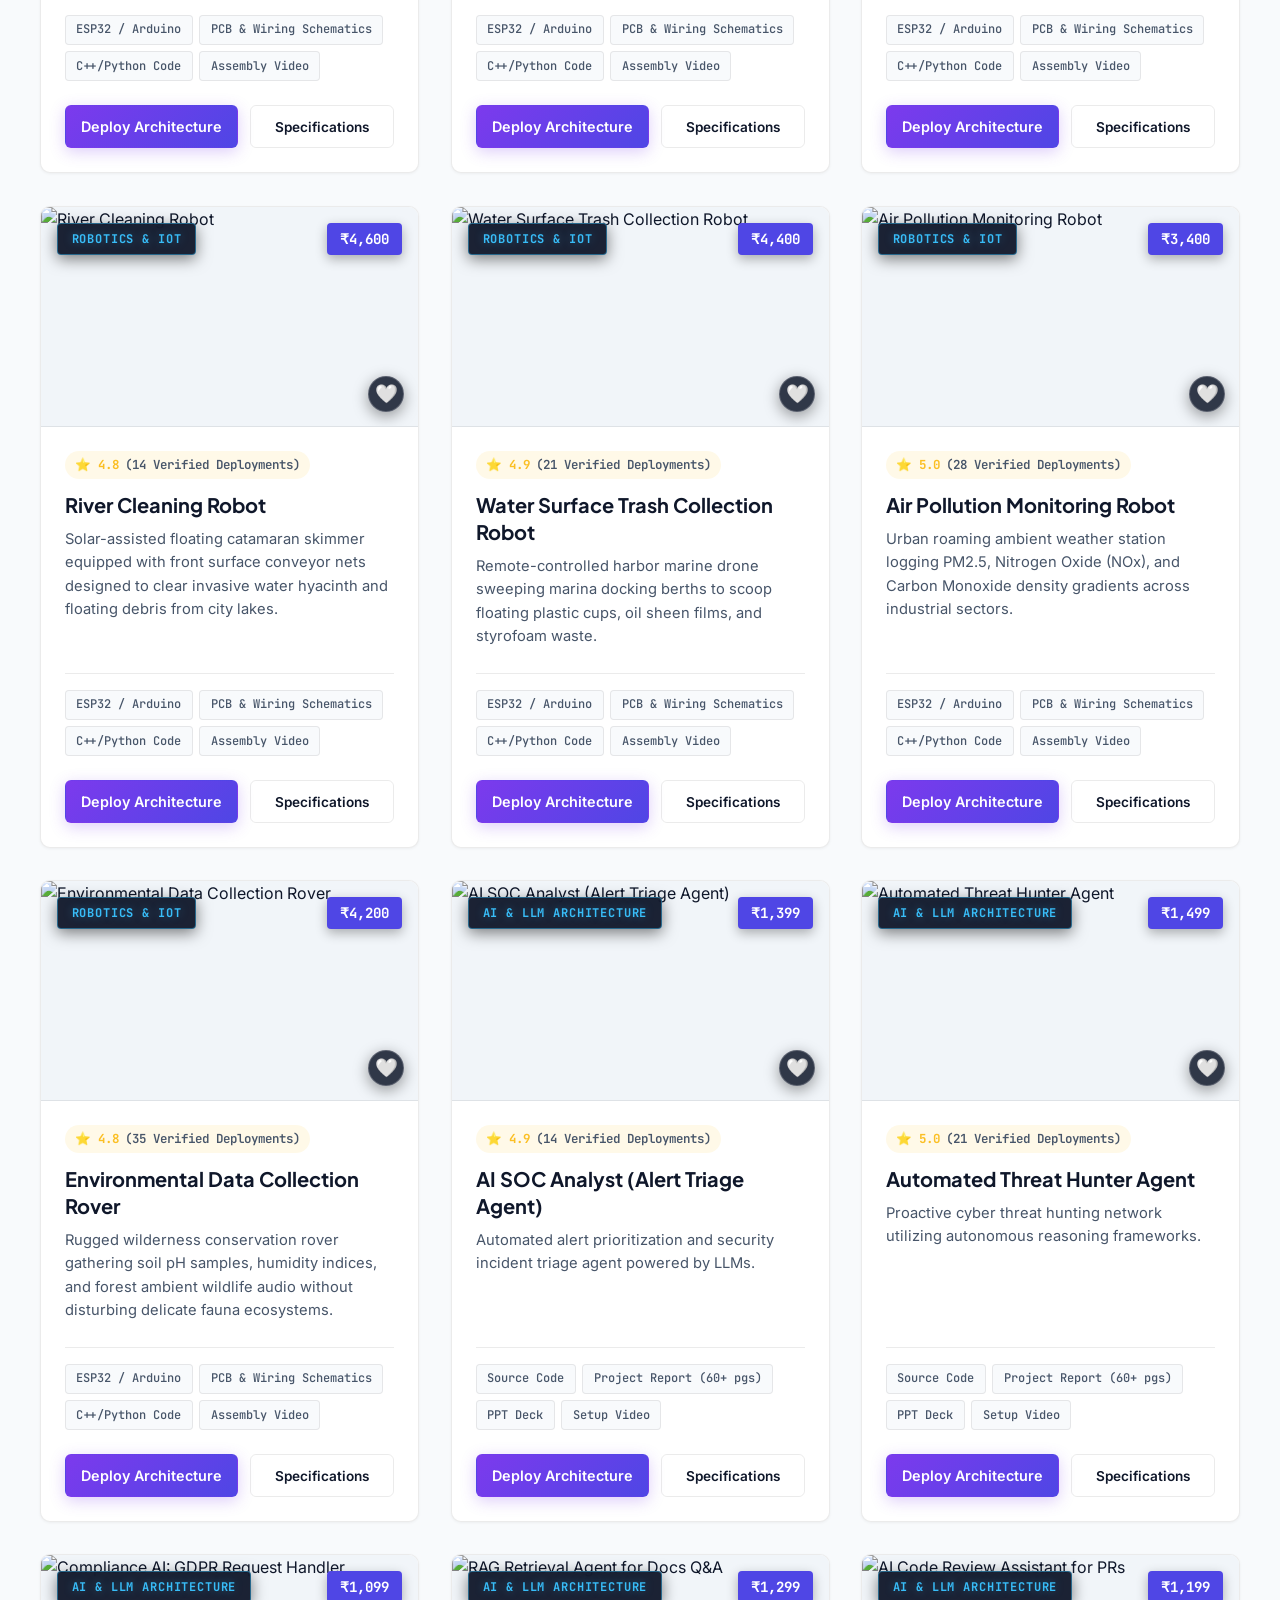
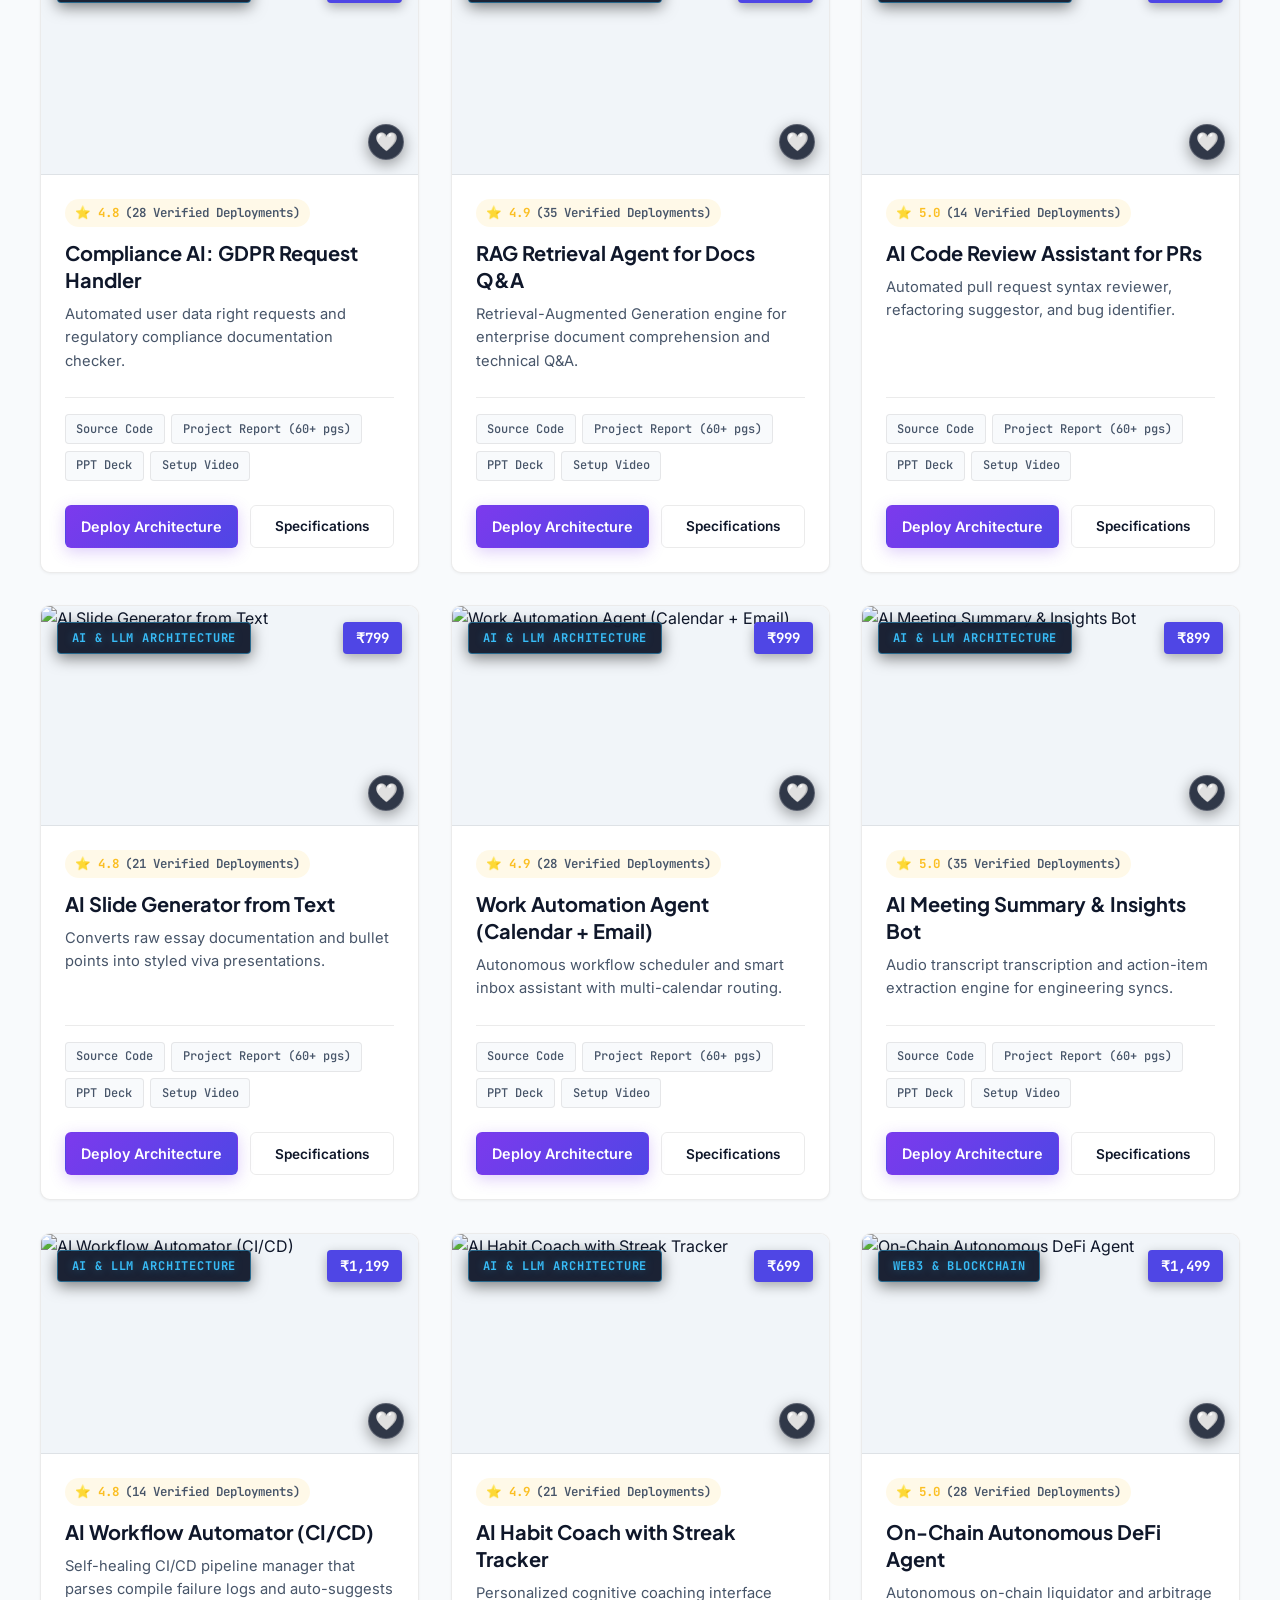
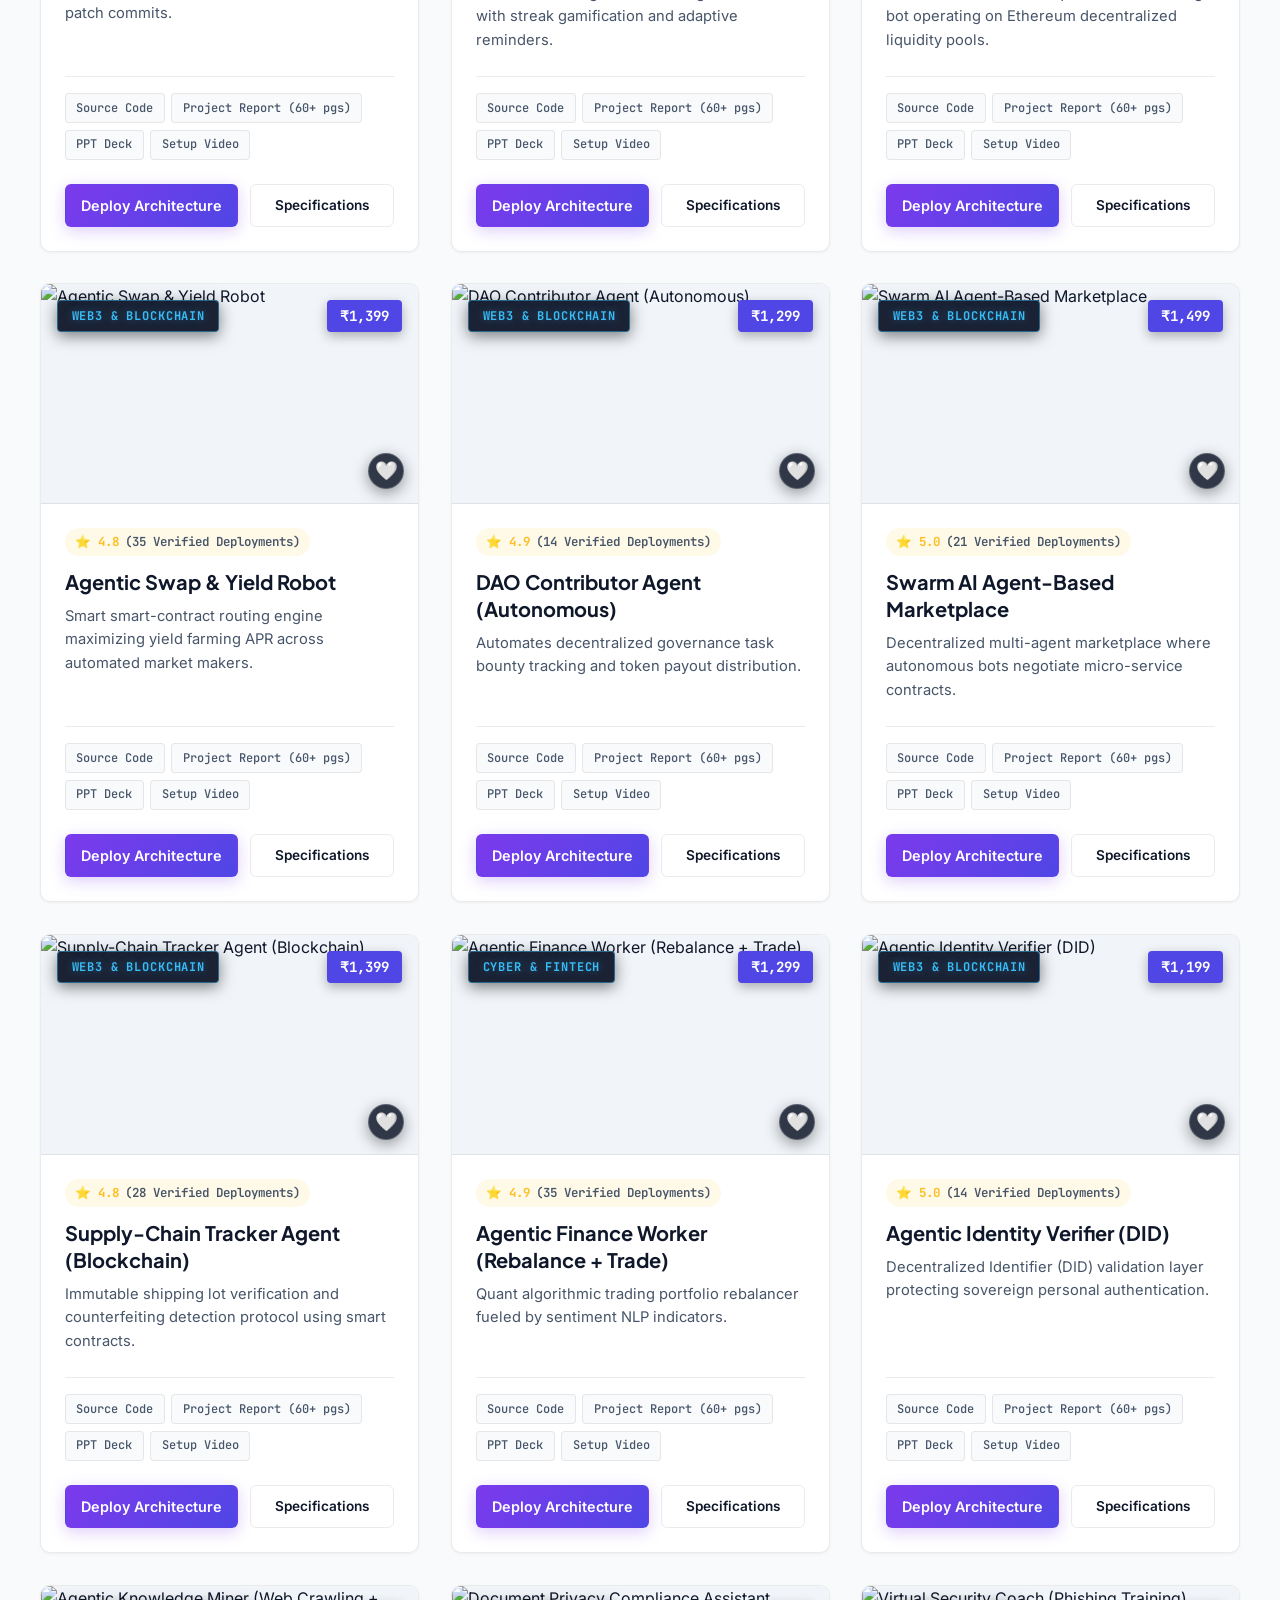
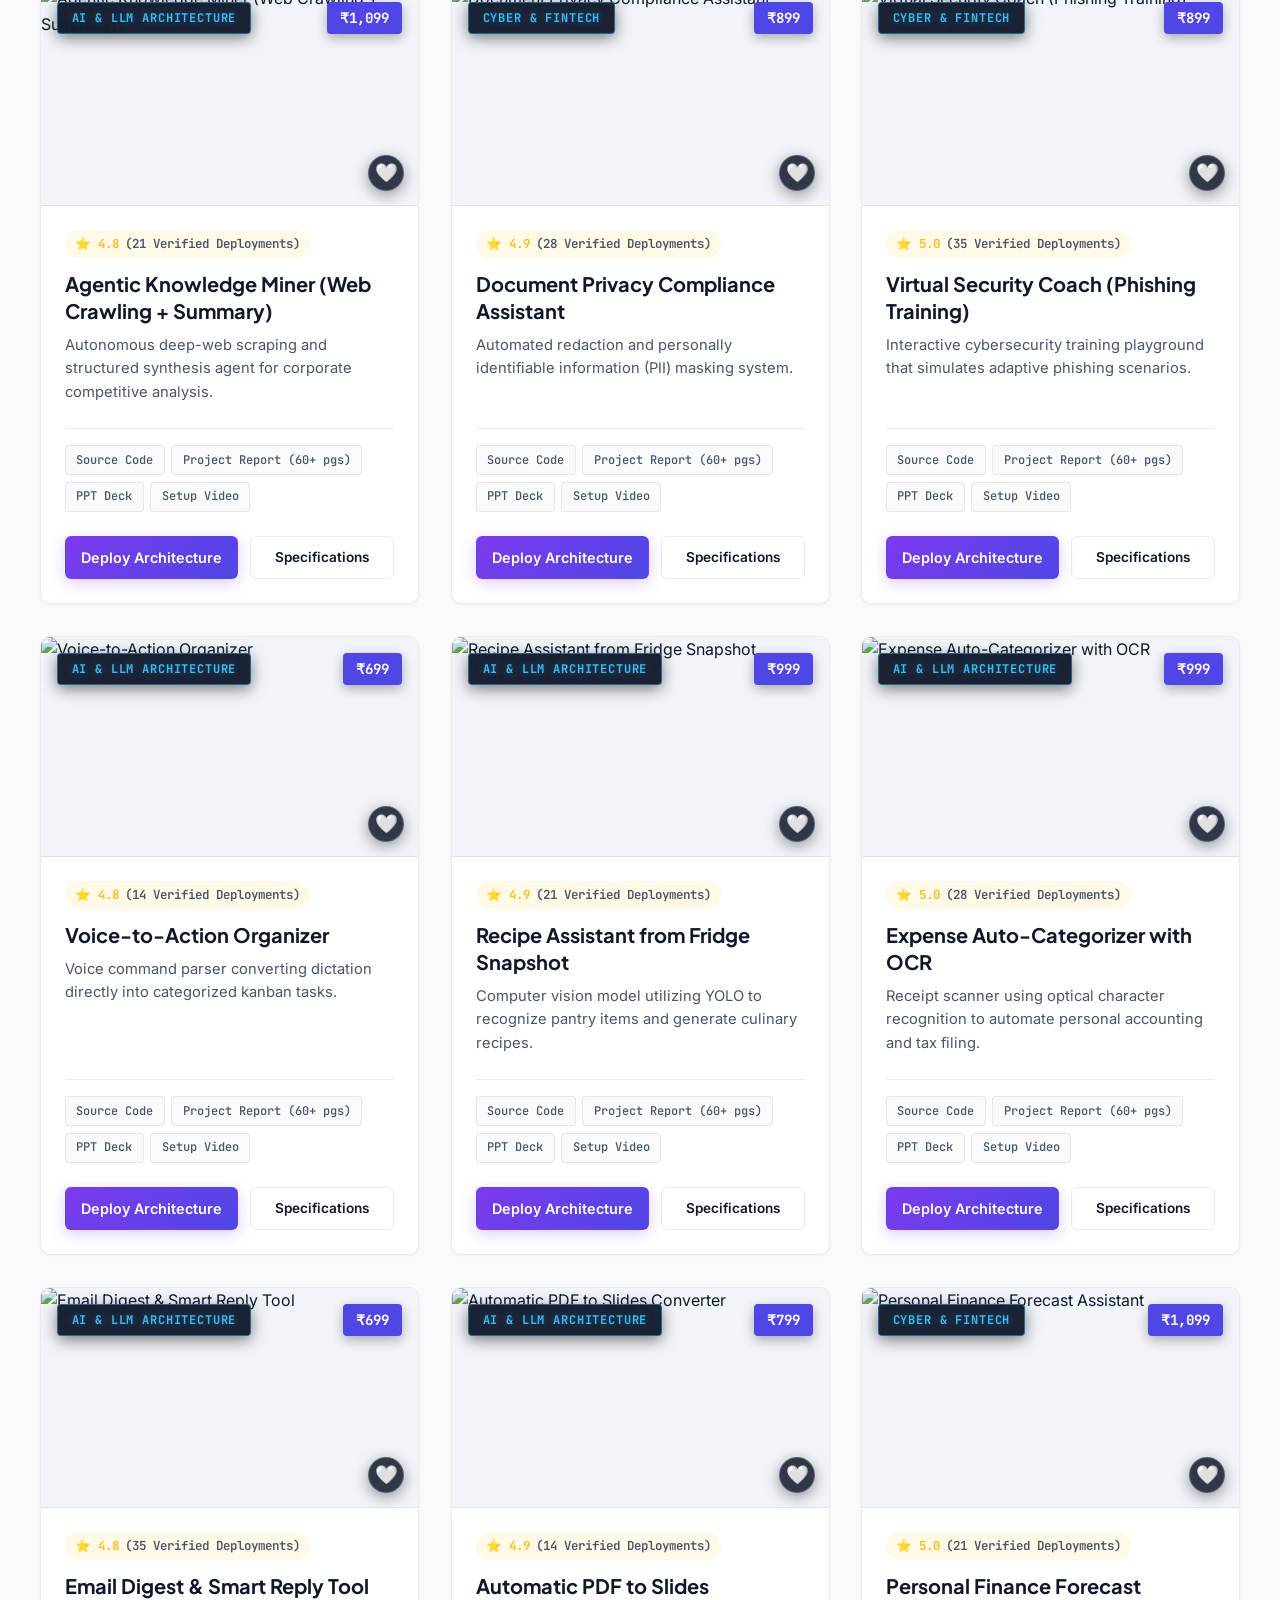
==== commit abe5d831: "feat: ultra-premium mobile app UX redesign & Verified Trust / Video Demo feature suite" ====
--- a/index.html
+++ b/index.html
@@ -183,6 +183,31 @@
           </div>
         </div>
 
+        <!-- Verified Clean Compile Guarantee Banner -->
+        <div class="trust-guarantee-banner" style="background: linear-gradient(135deg, rgba(16, 185, 129, 0.12) 0%, rgba(139, 92, 246, 0.1) 100%); border: 1px solid rgba(16, 185, 129, 0.35); border-radius: var(--radius-sm); padding: 1rem 1.5rem; margin-bottom: 2rem; display: flex; align-items: center; justify-content: space-between; flex-wrap: wrap; gap: 1rem; box-shadow: 0 4px 20px rgba(16, 185, 129, 0.08);">
+          <div style="display: flex; align-items: center; gap: 0.85rem;">
+            <div style="background: rgba(16, 185, 129, 0.2); width: 42px; height: 42px; border-radius: 50%; display: flex; align-items: center; justify-content: center; color: #10B981; font-size: 1.3rem; flex-shrink: 0;">🛡️</div>
+            <div>
+              <h4 style="font-family: var(--font-heading); font-weight: 700; color: var(--text-main); font-size: 1rem; margin-bottom: 0.15rem; display: flex; align-items: center; gap: 0.5rem; flex-wrap: wrap;">
+                <span>100% Clean Compile & Zero-Bug Guarantee</span>
+                <span style="background: #10B981; color: white; font-size: 0.7rem; font-weight: 800; padding: 0.15rem 0.5rem; border-radius: 50px; text-transform: uppercase;">VERIFIED BY R&D</span>
+              </h4>
+              <p style="color: var(--text-muted); font-size: 0.86rem; margin: 0;">Every codebase is pre-compiled and tested by senior engineers. Includes 1-on-1 setup assistance & live video demonstration verification.</p>
+            </div>
+          </div>
+          <div style="display: flex; gap: 1.25rem; flex-wrap: wrap; align-items: center;">
+            <div style="display: flex; align-items: center; gap: 0.4rem; font-size: 0.82rem; font-weight: 700; color: var(--text-main);">
+              <span style="color: #10B981;">✔</span> Instant Repository Access
+            </div>
+            <div style="display: flex; align-items: center; gap: 0.4rem; font-size: 0.82rem; font-weight: 700; color: var(--text-main);">
+              <span style="color: #10B981;">✔</span> Complete Circuit & ER Diagrams
+            </div>
+            <div style="display: flex; align-items: center; gap: 0.4rem; font-size: 0.82rem; font-weight: 700; color: var(--text-main);">
+              <span style="color: #10B981;">✔</span> Video Demo Verification
+            </div>
+          </div>
+        </div>
+
         <!-- Dynamic Product Grid -->
         <div class="projects-grid" id="projects-grid">
           <!-- Populated dynamically via js/app.js -->
--- a/css/index.css
+++ b/css/index.css
@@ -1626,3 +1626,142 @@
   transform: translateY(-2px);
 }
 
+/* ==========================================================================
+   Ultra-Premium Mobile Application UI & Silicon Valley UX Overrides
+   ========================================================================== */
+.verified-rating-badge {
+  display: inline-flex;
+  align-items: center;
+  gap: 0.35rem;
+  font-family: var(--font-mono);
+  font-size: 0.78rem;
+  font-weight: 700;
+  color: #fbbf24;
+  background: rgba(251, 191, 36, 0.1);
+  padding: 0.25rem 0.65rem;
+  border-radius: 50px;
+  width: fit-content;
+  margin-bottom: 0.75rem;
+}
+
+.demo-video-btn {
+  display: flex;
+  align-items: center;
+  justify-content: center;
+  gap: 0.6rem;
+  width: 100%;
+  background: linear-gradient(135deg, rgba(239, 68, 68, 0.15) 0%, rgba(244, 63, 94, 0.1) 100%);
+  border: 1px solid rgba(239, 68, 68, 0.4);
+  color: #f87171;
+  padding: 0.85rem 1.25rem;
+  border-radius: var(--radius-sm);
+  font-weight: 700;
+  font-family: var(--font-heading);
+  font-size: 0.94rem;
+  cursor: pointer;
+  transition: all 0.3s ease;
+  margin-bottom: 1.5rem;
+  text-decoration: none;
+}
+
+.demo-video-btn:hover {
+  background: rgba(239, 68, 68, 0.25);
+  transform: translateY(-2px);
+  box-shadow: 0 8px 20px rgba(239, 68, 68, 0.2);
+  color: #fff;
+}
+
+@media (max-width: 768px) {
+  /* Transform Filter Tabs into Native App Horizontal Scroller */
+  .filter-group {
+    display: flex;
+    flex-wrap: nowrap !important;
+    overflow-x: auto !important;
+    scroll-snap-type: x mandatory;
+    padding-bottom: 0.5rem;
+    margin-bottom: 0.5rem;
+    scrollbar-width: none;
+    -ms-overflow-style: none;
+    gap: 0.5rem !important;
+    width: 100%;
+    -webkit-overflow-scrolling: touch;
+  }
+  
+  .filter-group::-webkit-scrollbar {
+    display: none;
+  }
+
+  .filter-btn {
+    flex: 0 0 auto;
+    scroll-snap-align: start;
+    white-space: nowrap;
+    border-radius: 50px !important;
+    padding: 0.55rem 1rem !important;
+  }
+
+  /* Transform Tech Pills into Native Horizontal Scroller */
+  .tech-pills-bar {
+    flex-wrap: nowrap !important;
+    overflow-x: auto !important;
+    scrollbar-width: none;
+    -ms-overflow-style: none;
+    padding-bottom: 0.25rem;
+  }
+
+  .tech-pills-bar::-webkit-scrollbar {
+    display: none;
+  }
+  
+  .tech-pill-btn {
+    flex: 0 0 auto;
+    border-radius: 50px !important;
+  }
+
+  /* Optimize Project Cards for Mobile Tap Ergonomics */
+  .project-card {
+    border-radius: 20px !important;
+    box-shadow: 0 10px 30px rgba(0,0,0,0.25);
+  }
+
+  .pc-img-container {
+    height: 200px !important;
+  }
+
+  .pc-body {
+    padding: 1.25rem !important;
+  }
+
+  .pc-title {
+    font-size: 1.25rem !important;
+    line-height: 1.35 !important;
+  }
+
+  /* Mobile Trust Banner Elevation */
+  .trust-guarantee-banner {
+    padding: 1.25rem 1rem !important;
+    border-radius: 16px !important;
+  }
+
+  .trust-guarantee-banner h4 {
+    font-size: 0.95rem !important;
+  }
+
+  /* Bottom sheet feel for Modals on Mobile */
+  .modal-box {
+    border-radius: 24px 24px 0 0 !important;
+    position: fixed;
+    bottom: 0;
+    left: 0;
+    right: 0;
+    width: 100% !important;
+    max-width: 100% !important;
+    max-height: 88vh !important;
+    margin: 0 !important;
+    animation: slideUpModal 0.35s cubic-bezier(0.16, 1, 0.3, 1) forwards;
+  }
+}
+
+@keyframes slideUpModal {
+  0% { transform: translateY(100%); }
+  100% { transform: translateY(0); }
+}
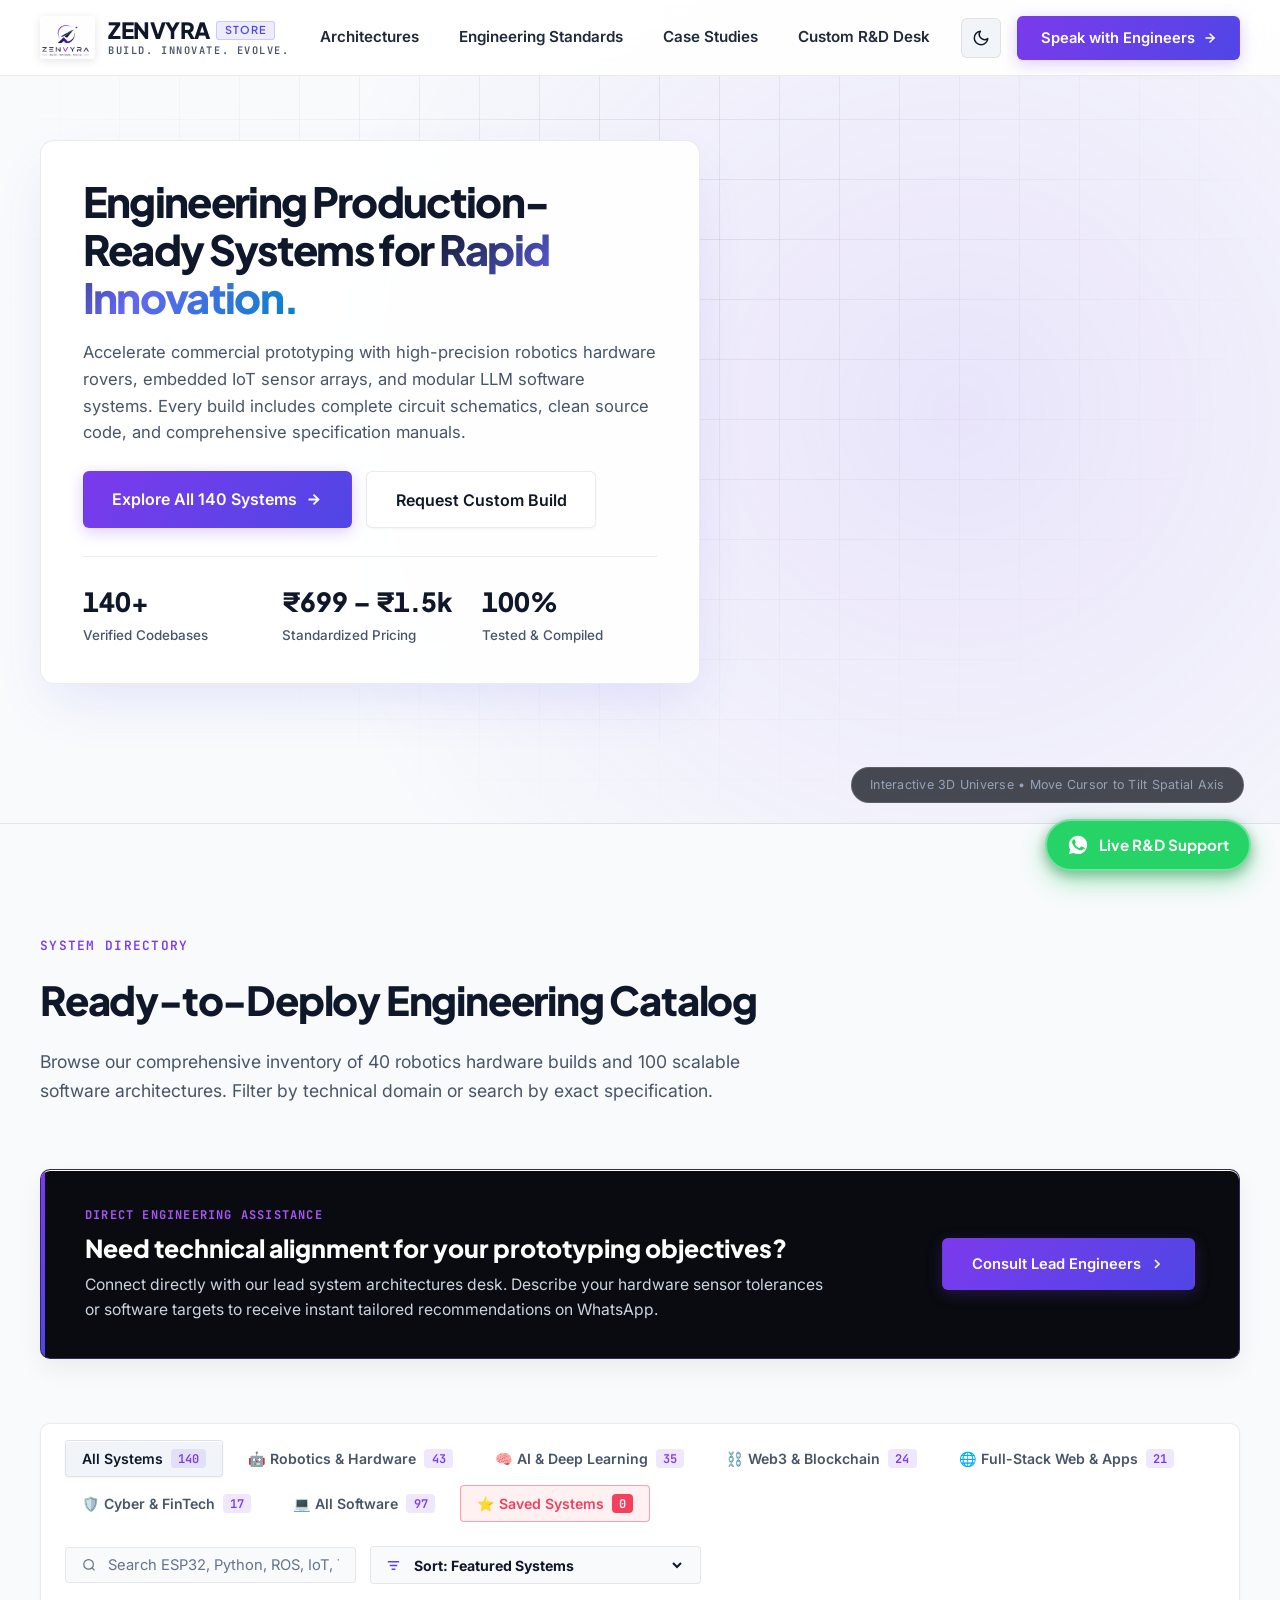
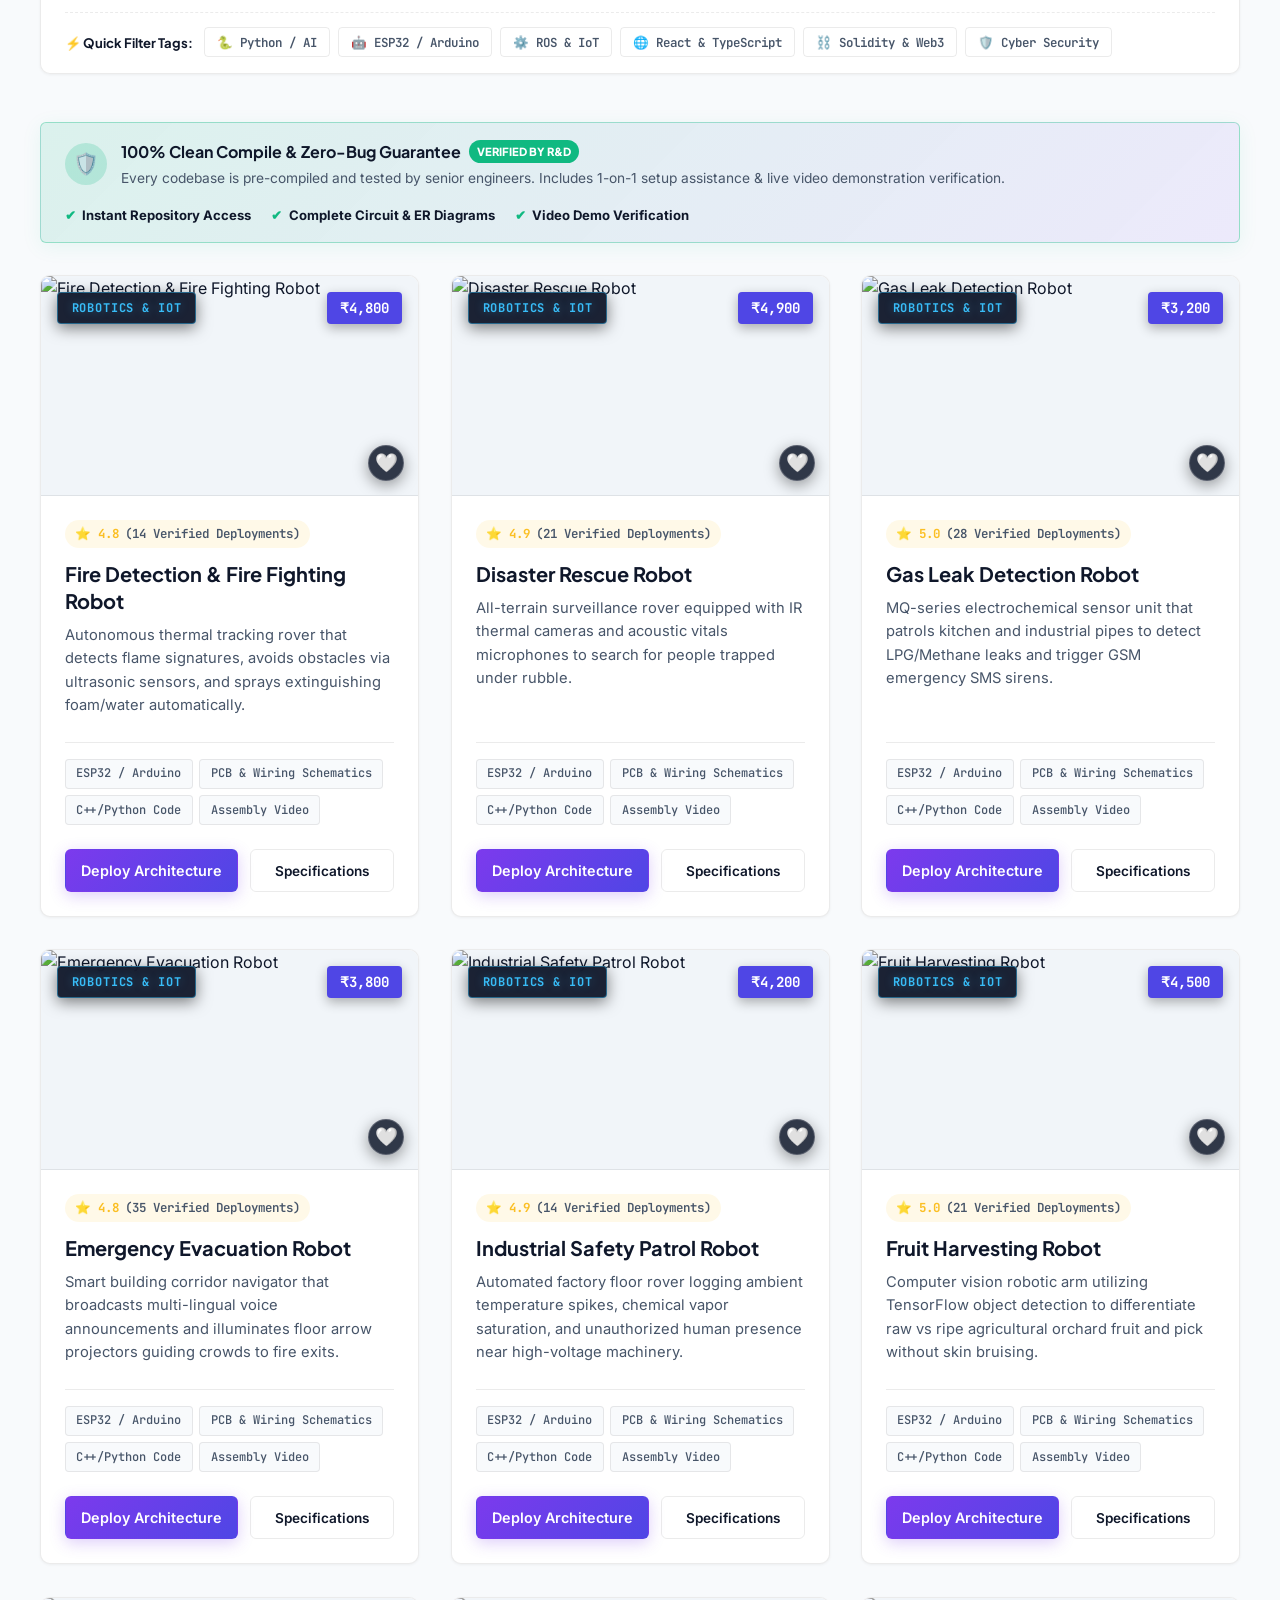
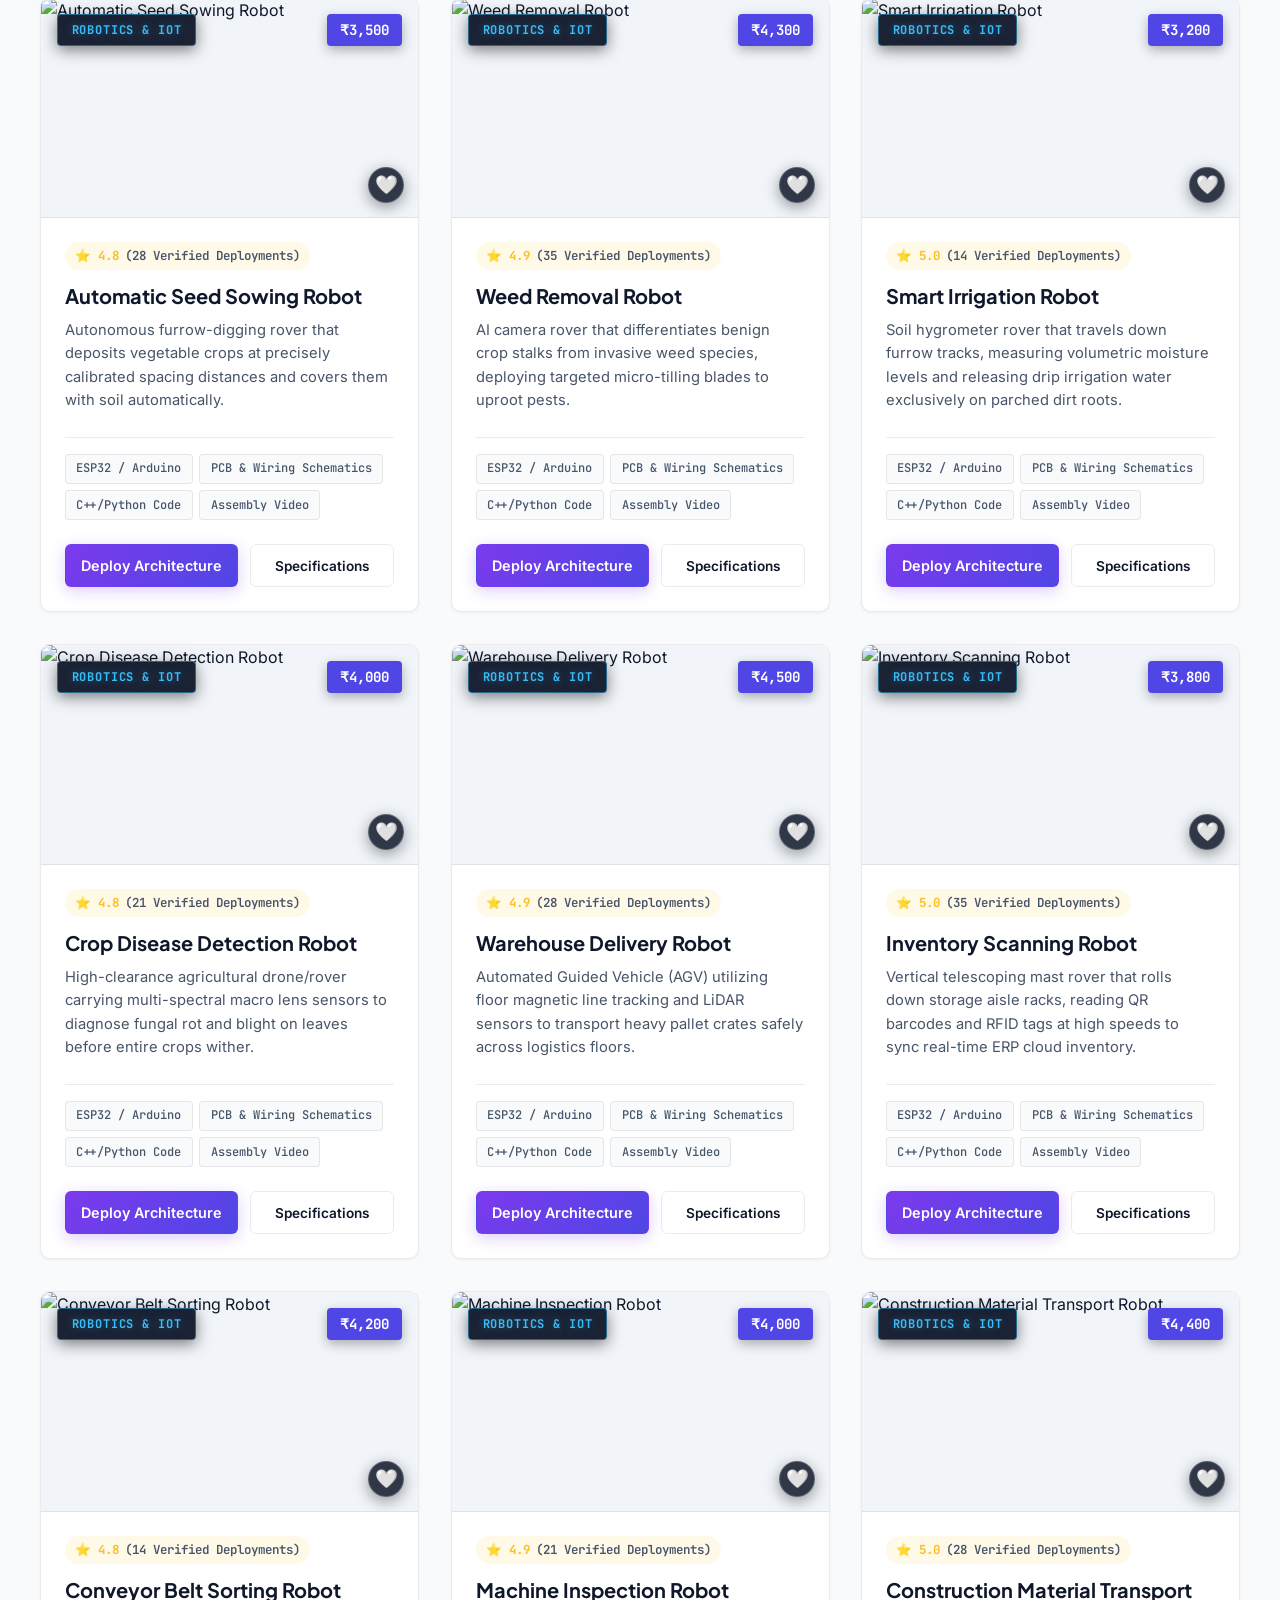
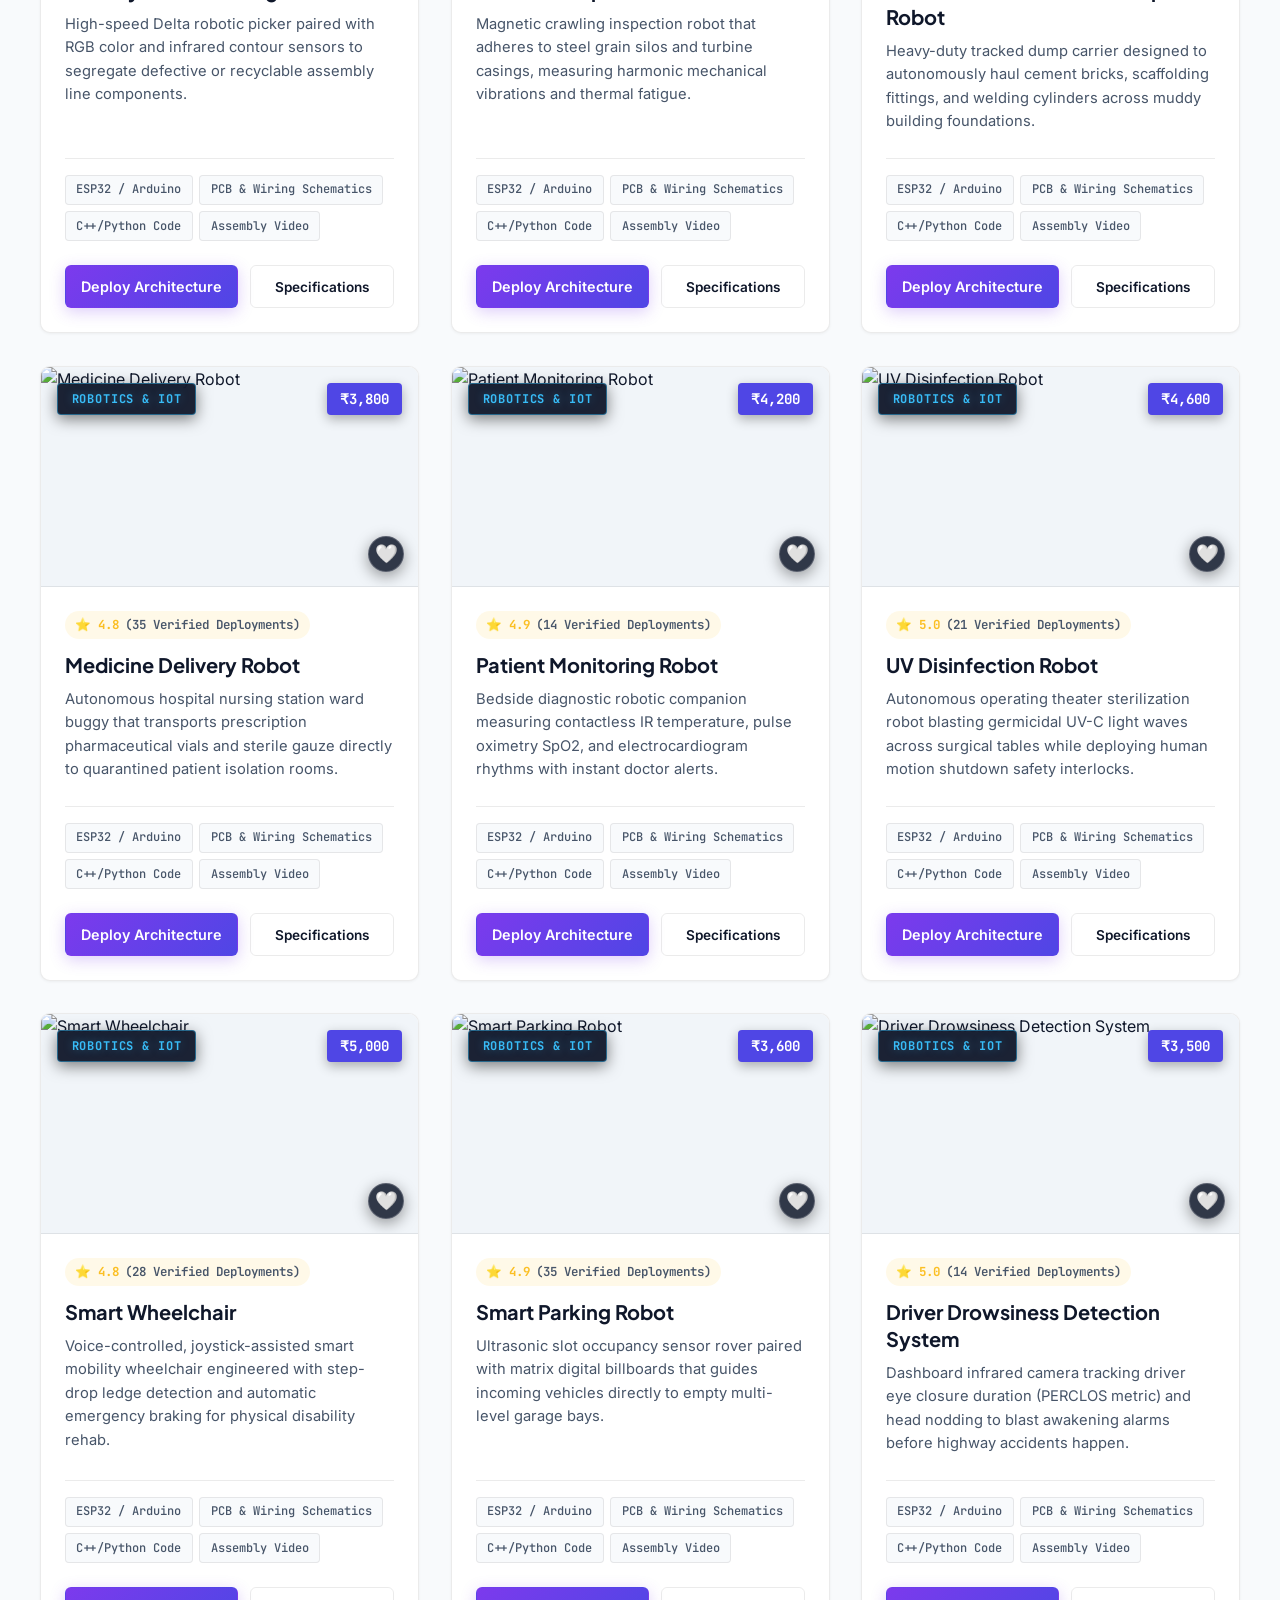
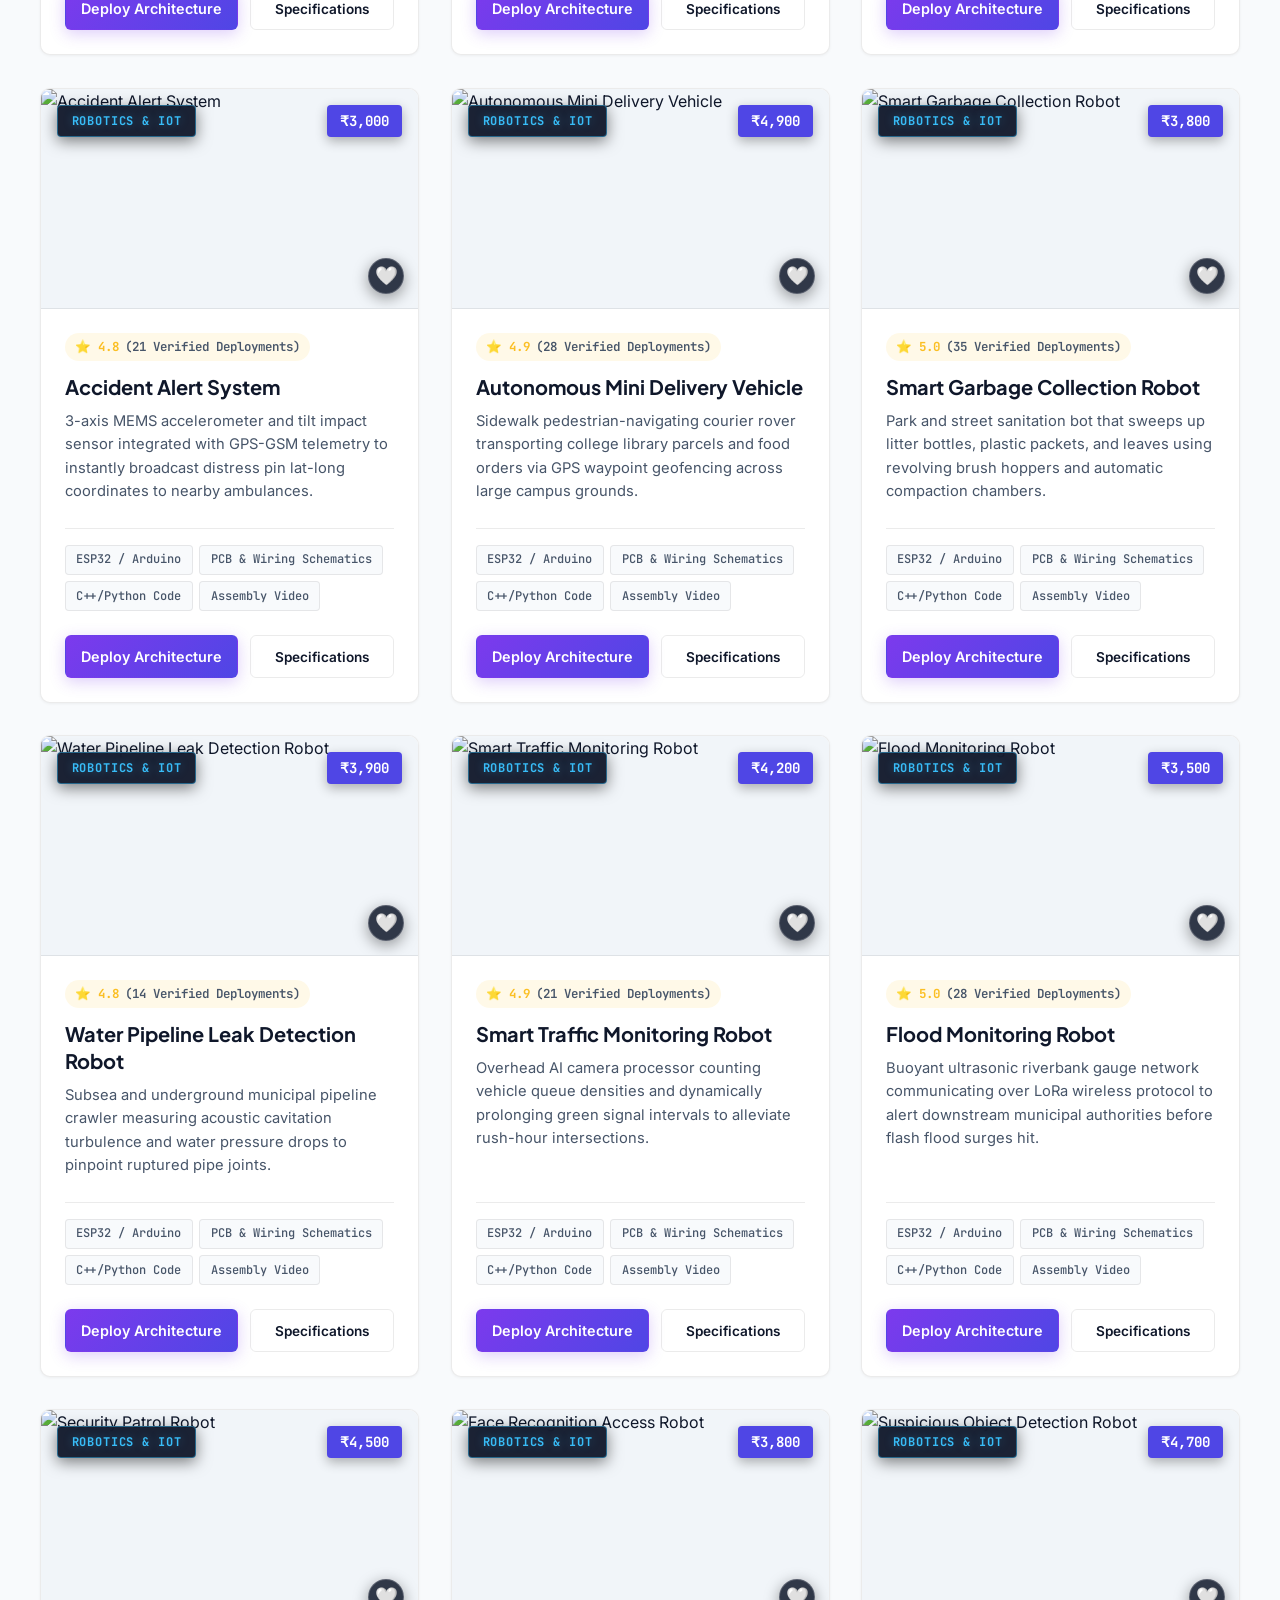
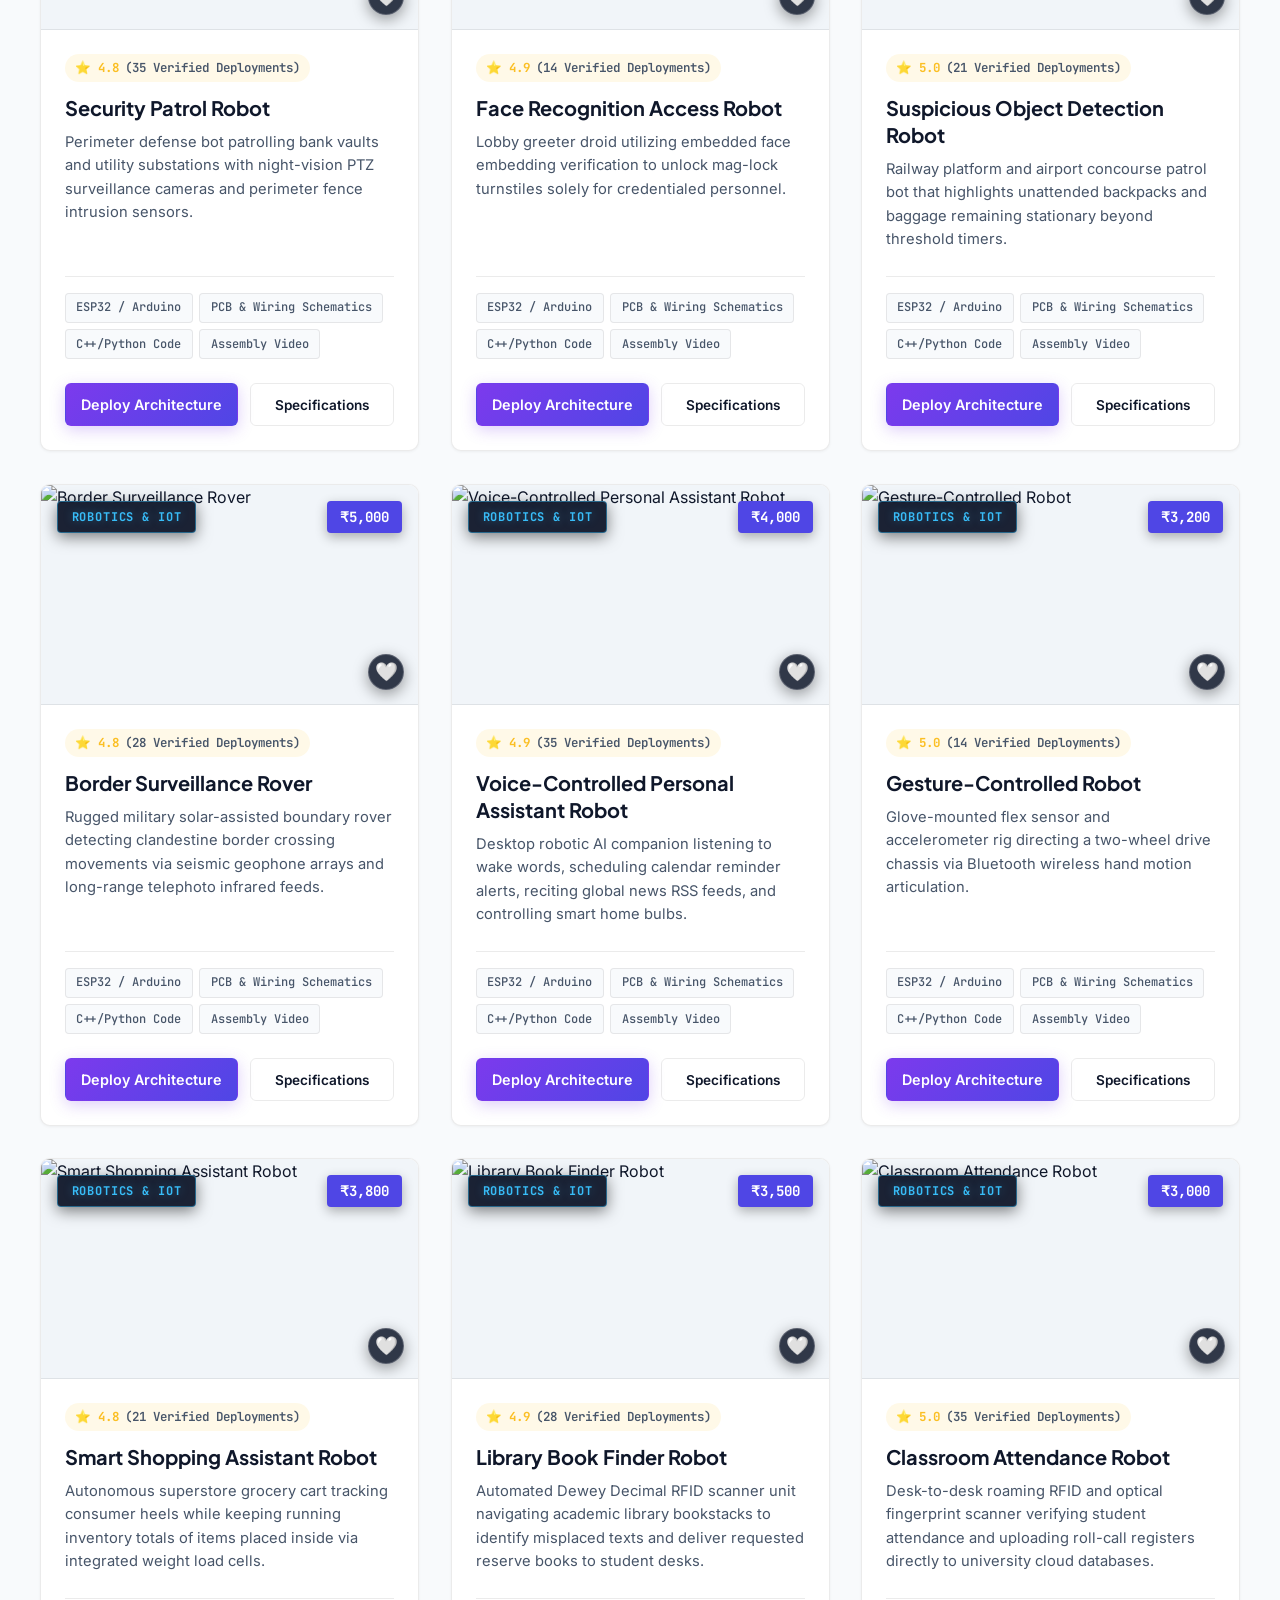
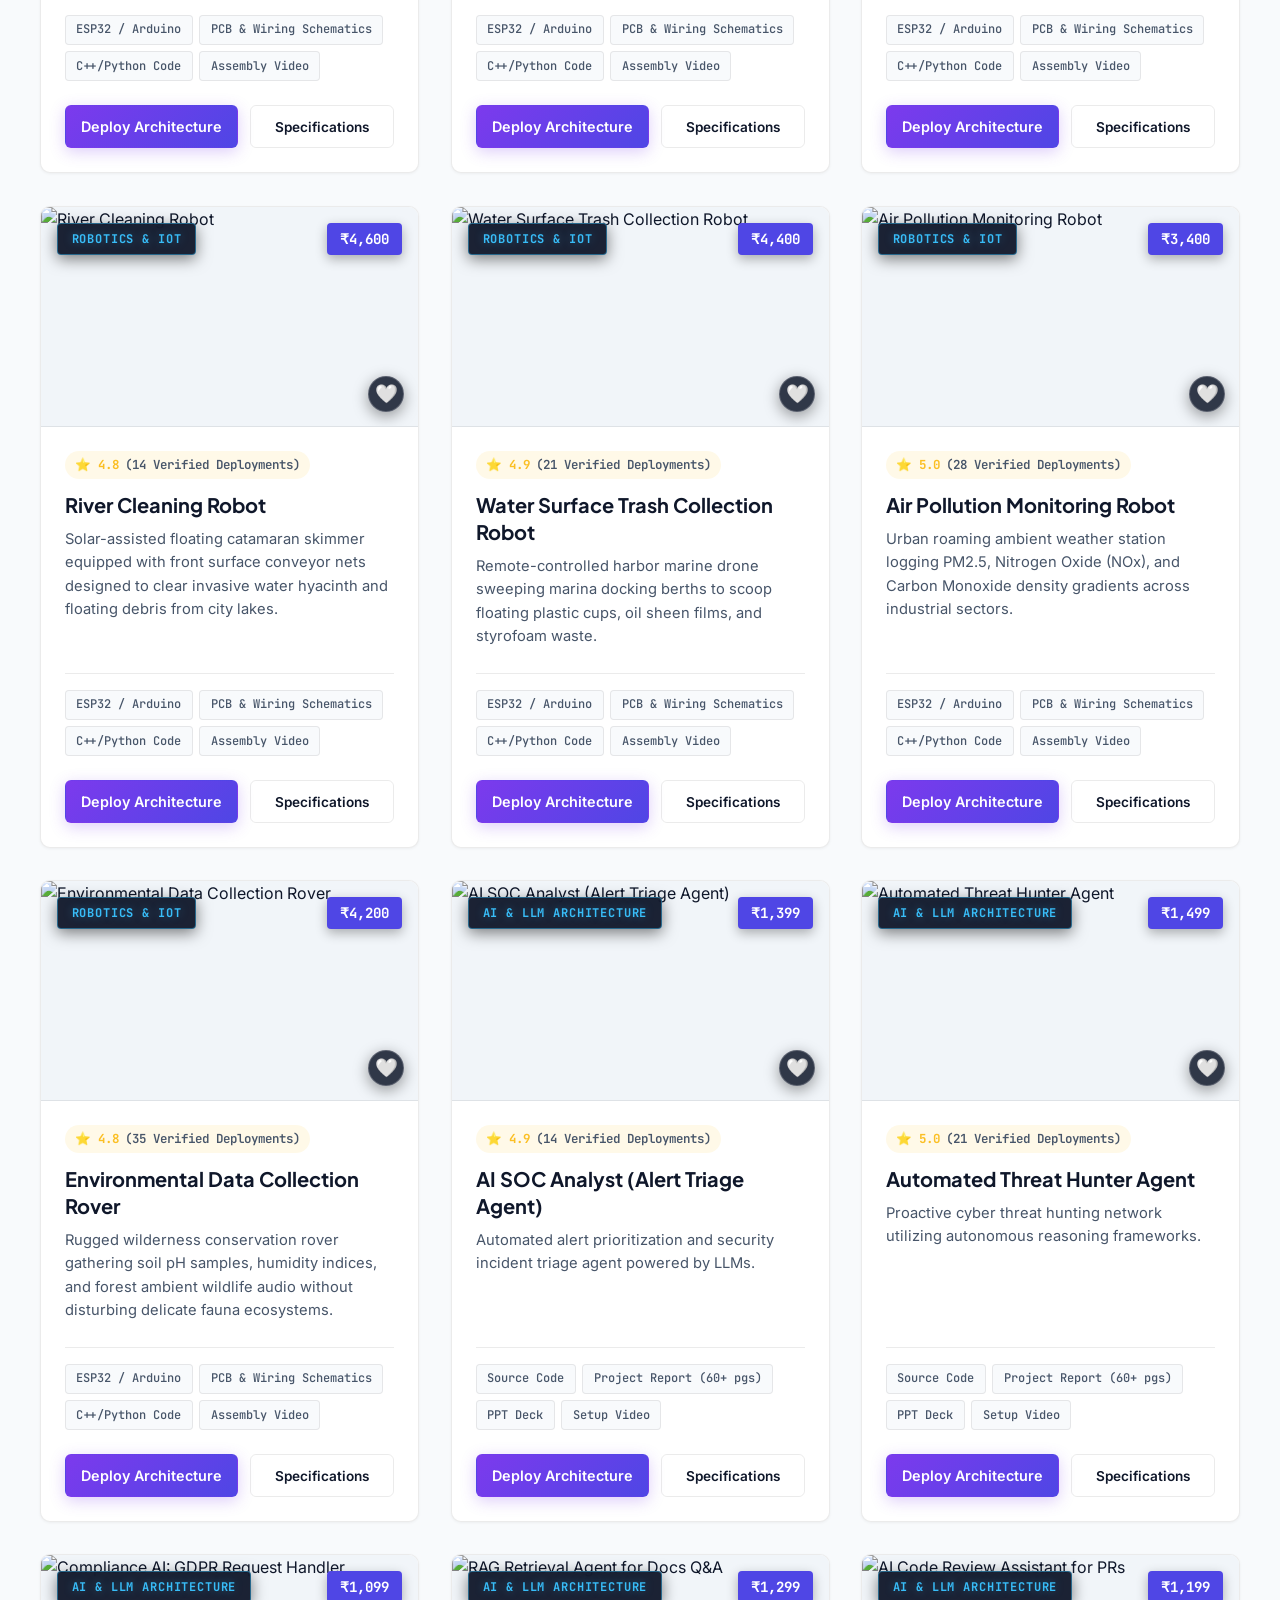
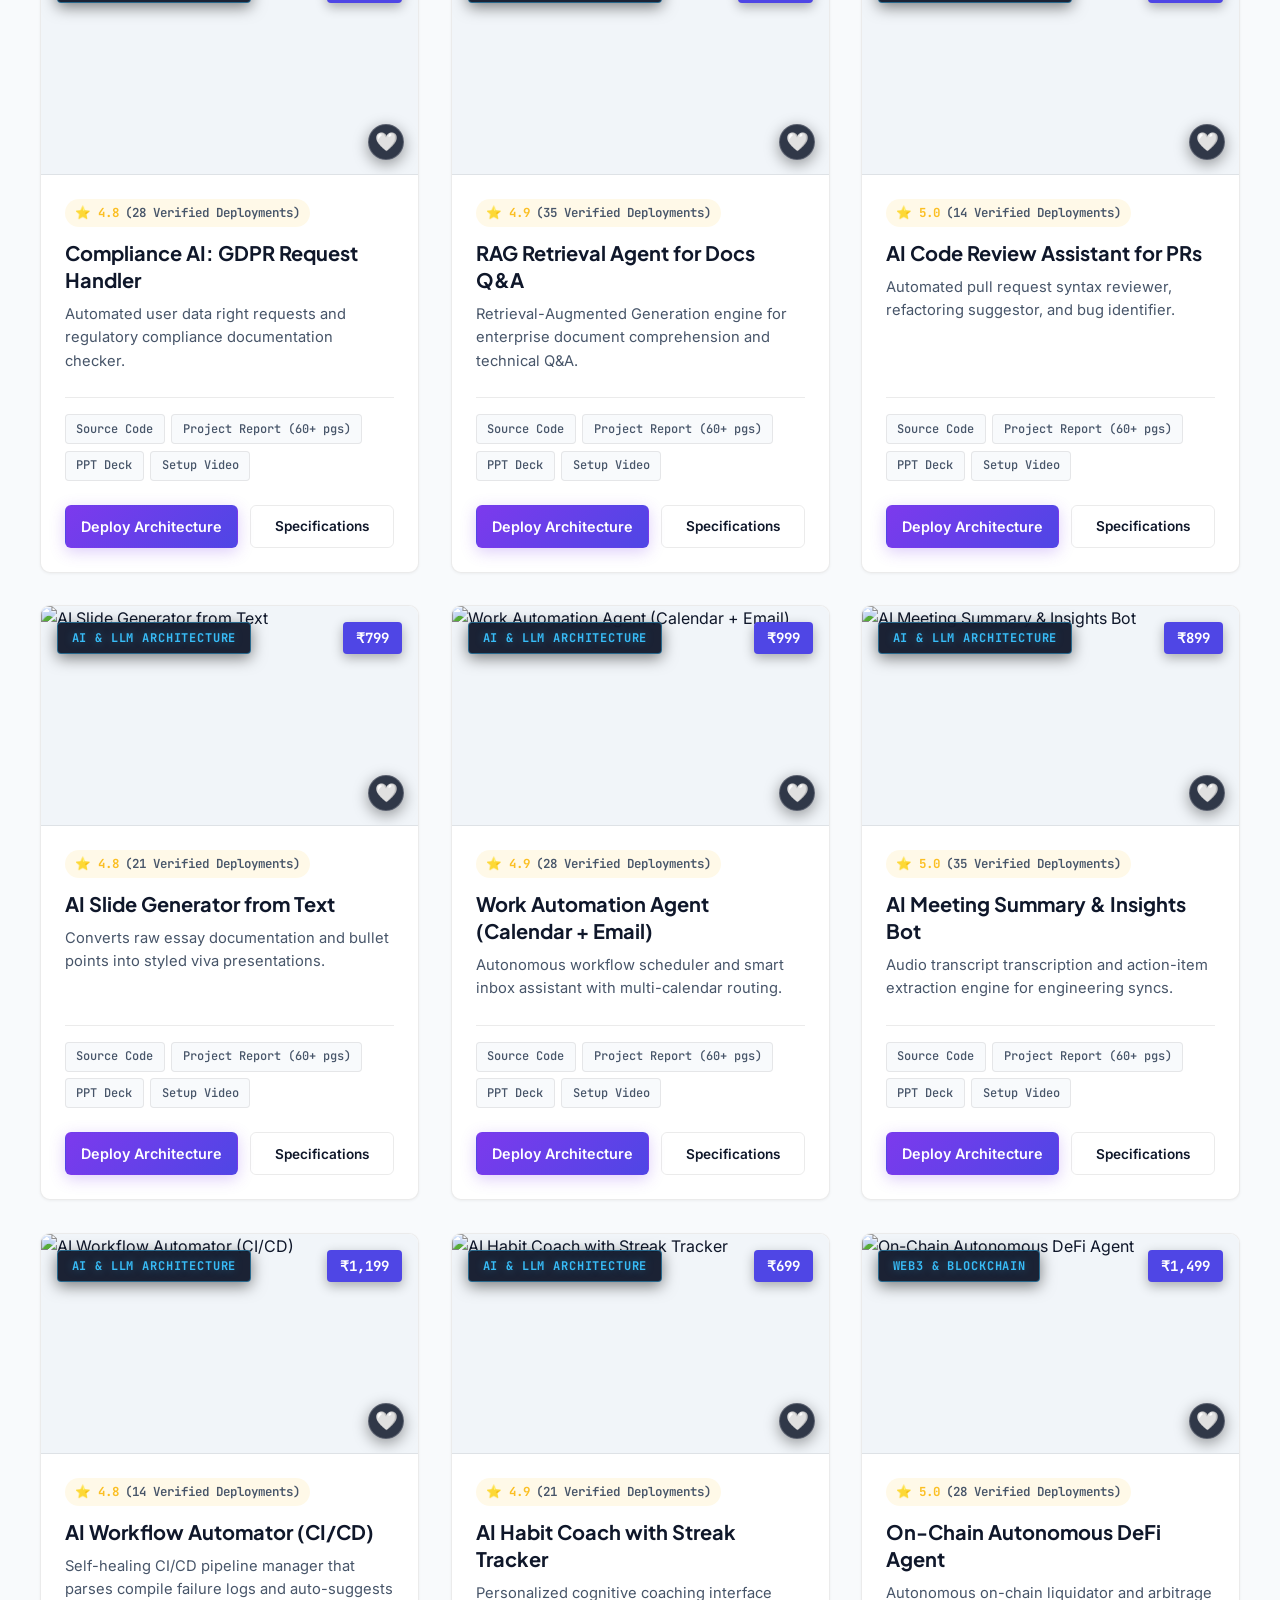
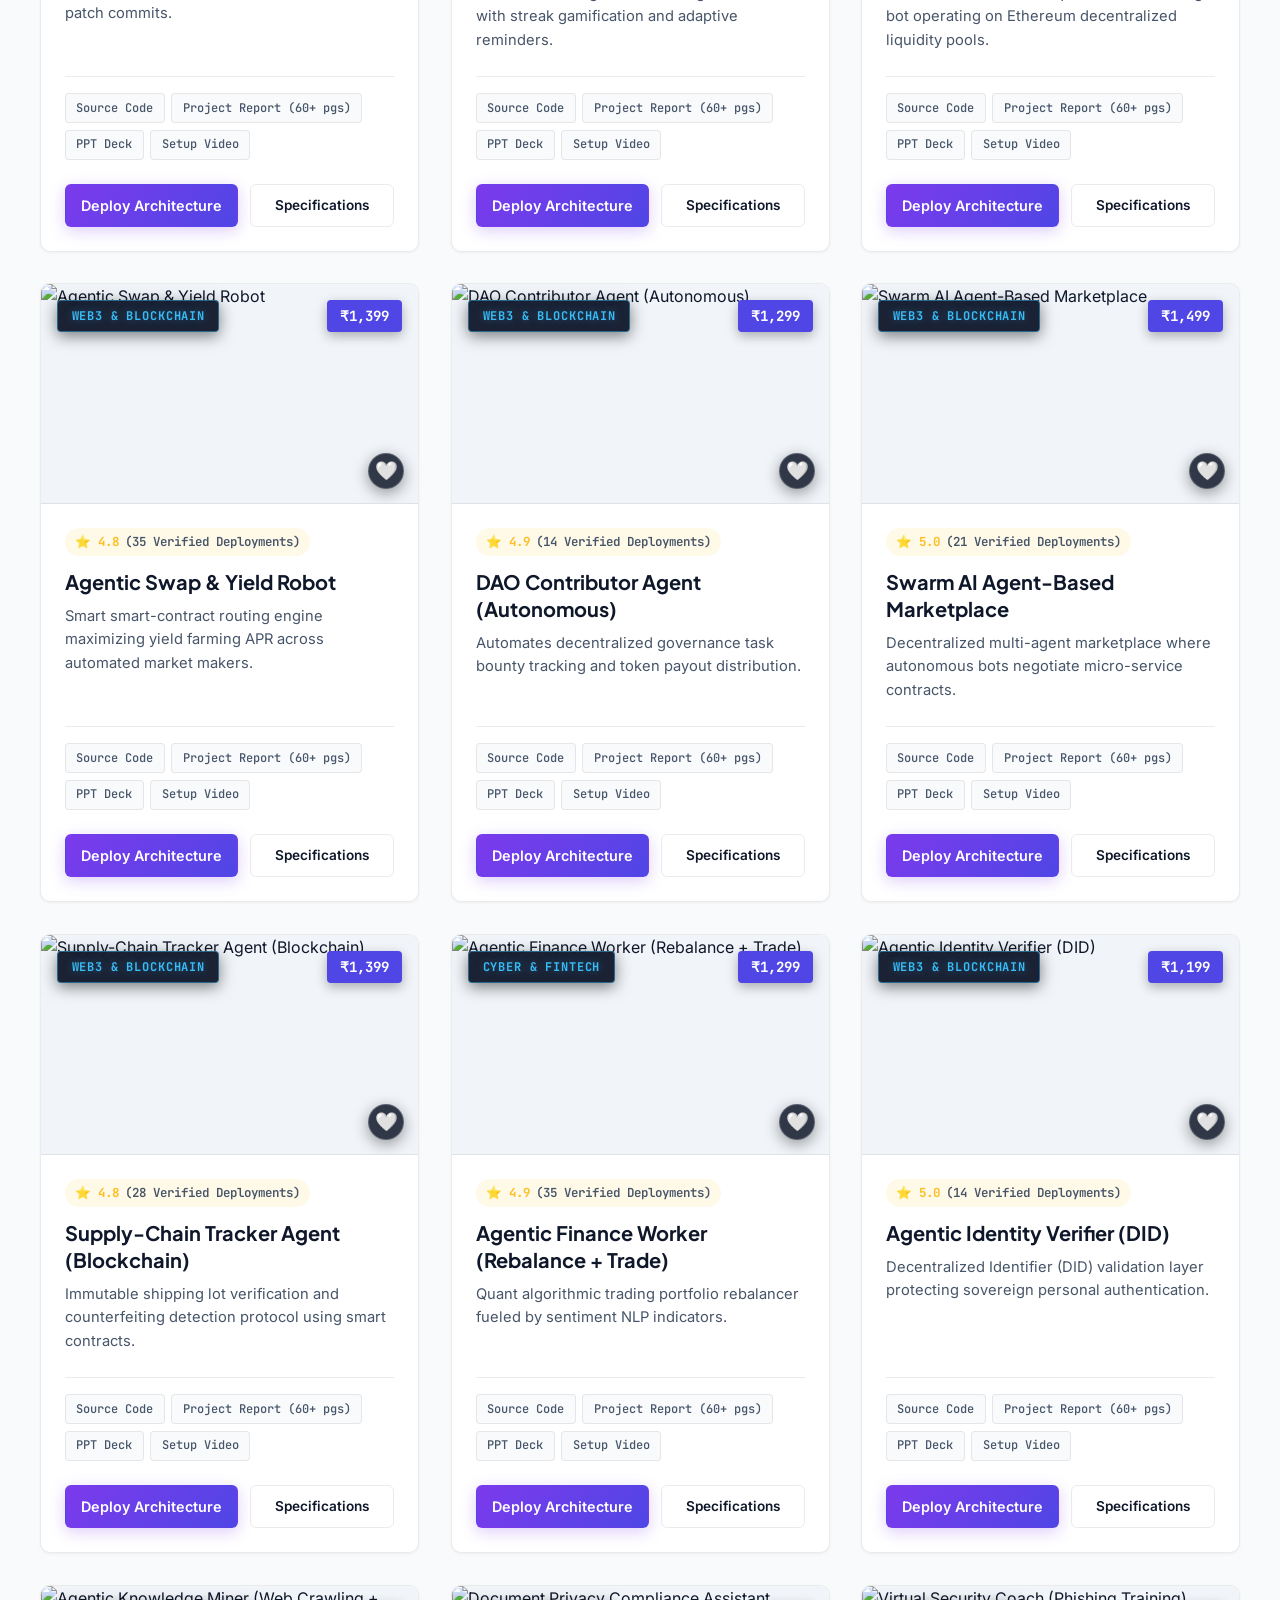
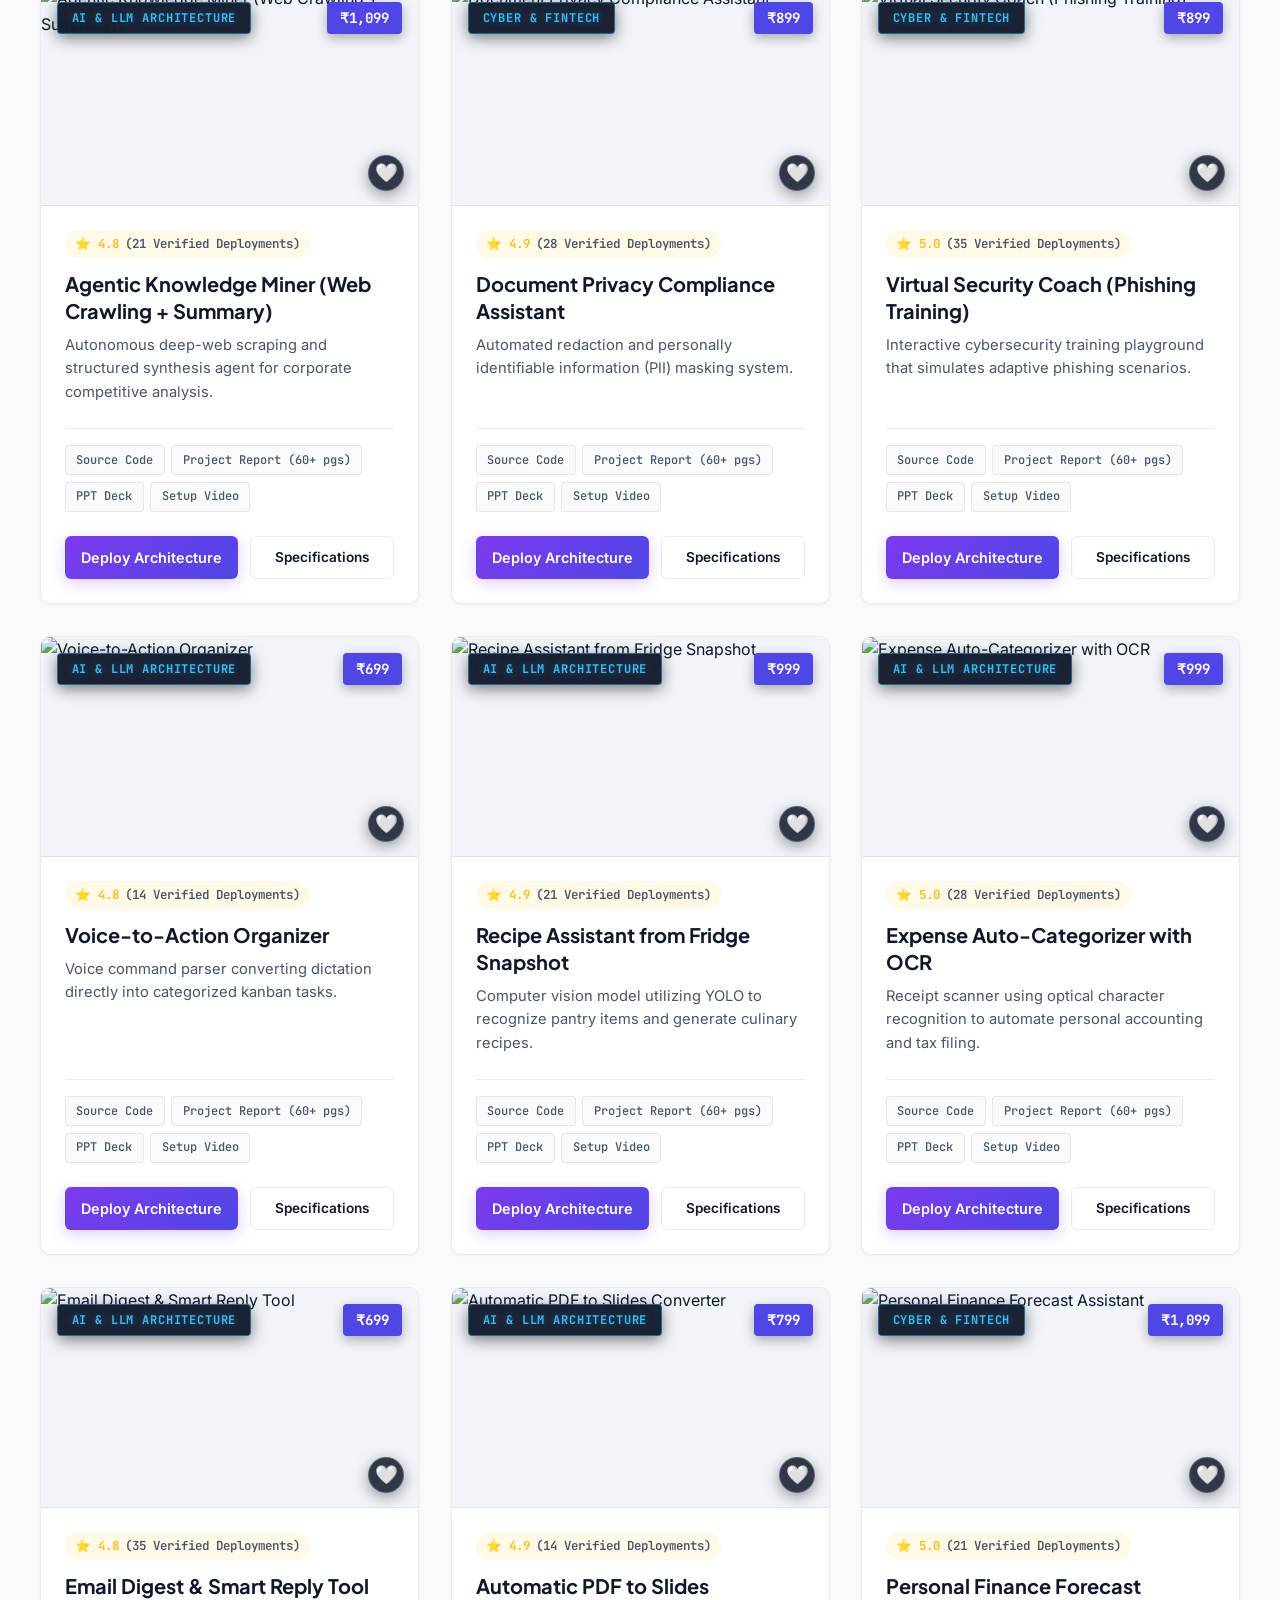
==== commit 16cd5d8b: "fix: resolve mobile hero cropping by converting vertical metrics to 3-column horizontal row & removi" ====
--- a/index.html
+++ b/index.html
@@ -77,7 +77,7 @@
               <p>Verified Codebases</p>
             </div>
             <div class="metric-item">
-              <h3>₹1.5k – ₹5k</h3>
+              <h3>₹699 – ₹1.5k</h3>
               <p>Standardized Pricing</p>
             </div>
             <div class="metric-item">
--- a/css/index.css
+++ b/css/index.css
@@ -1351,32 +1351,53 @@
   .nav-logo-img {
     height: 30px;
   }
+  .hero-section.hero-3d-spatial {
+    height: auto !important;
+    min-height: calc(100vh - var(--nav-height)) !important;
+    max-height: none !important;
+    padding: 2.5rem 0 3.5rem !important;
+  }
   .hero-glass-panel {
-    padding: 1.75rem 1.25rem;
+    padding: 1.5rem 1.15rem;
     border-radius: var(--radius-md);
+    margin: 0.5rem 0;
   }
   .hero-title {
-    font-size: 2.1rem;
-    line-height: 1.15;
+    font-size: 1.95rem;
+    line-height: 1.18;
   }
   .hero-desc {
-    font-size: 0.96rem;
-    line-height: 1.55;
+    font-size: 0.92rem;
+    line-height: 1.5;
+    margin-bottom: 1.5rem;
   }
   .hero-btn-group {
     flex-direction: column;
     width: 100%;
     gap: 0.75rem;
+    margin-bottom: 1.5rem;
   }
   .hero-btn-group .btn {
     width: 100%;
     justify-content: center;
     padding: 0.85rem 1rem;
+    font-size: 0.92rem !important;
   }
   .hero-metrics {
-    grid-template-columns: 1fr;
-    gap: 1.25rem;
+    grid-template-columns: repeat(3, 1fr) !important;
+    gap: 0.4rem !important;
     text-align: center;
+    margin-top: 1.25rem !important;
+    padding-top: 1.1rem !important;
+  }
+  .hero-metrics h3 {
+    font-size: 1.1rem !important;
+    letter-spacing: -0.02em;
+    margin-bottom: 0.15rem !important;
+  }
+  .hero-metrics p {
+    font-size: 0.68rem !important;
+    line-height: 1.25;
   }
   .projects-grid, .adv-grid, .reviews-grid {
     grid-template-columns: 1fr;
@@ -1672,6 +1693,13 @@
 }
 
 @media (max-width: 768px) {
+  .hero-section.hero-3d-spatial {
+    height: auto !important;
+    min-height: calc(100vh - var(--nav-height)) !important;
+    max-height: none !important;
+    padding: 2rem 0 !important;
+  }
+
   /* Transform Filter Tabs into Native App Horizontal Scroller */
   .filter-group {
     display: flex;
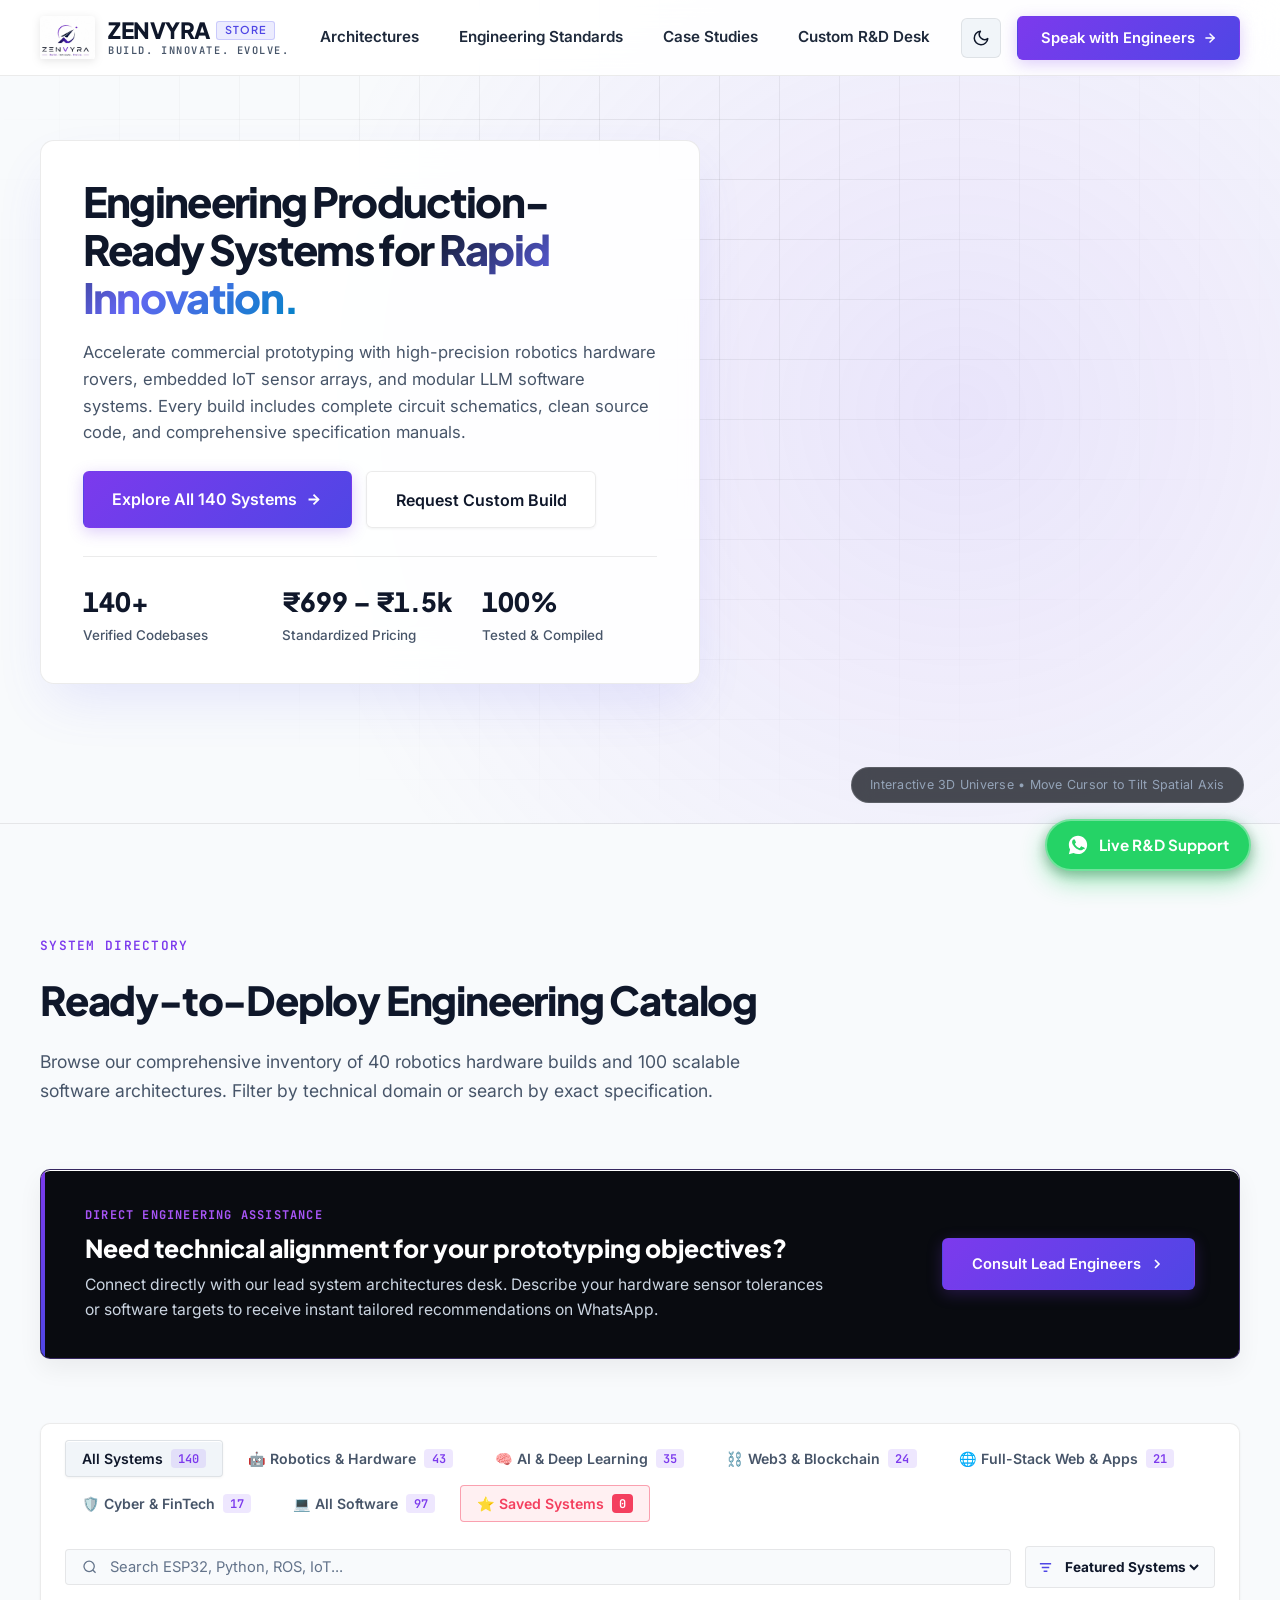
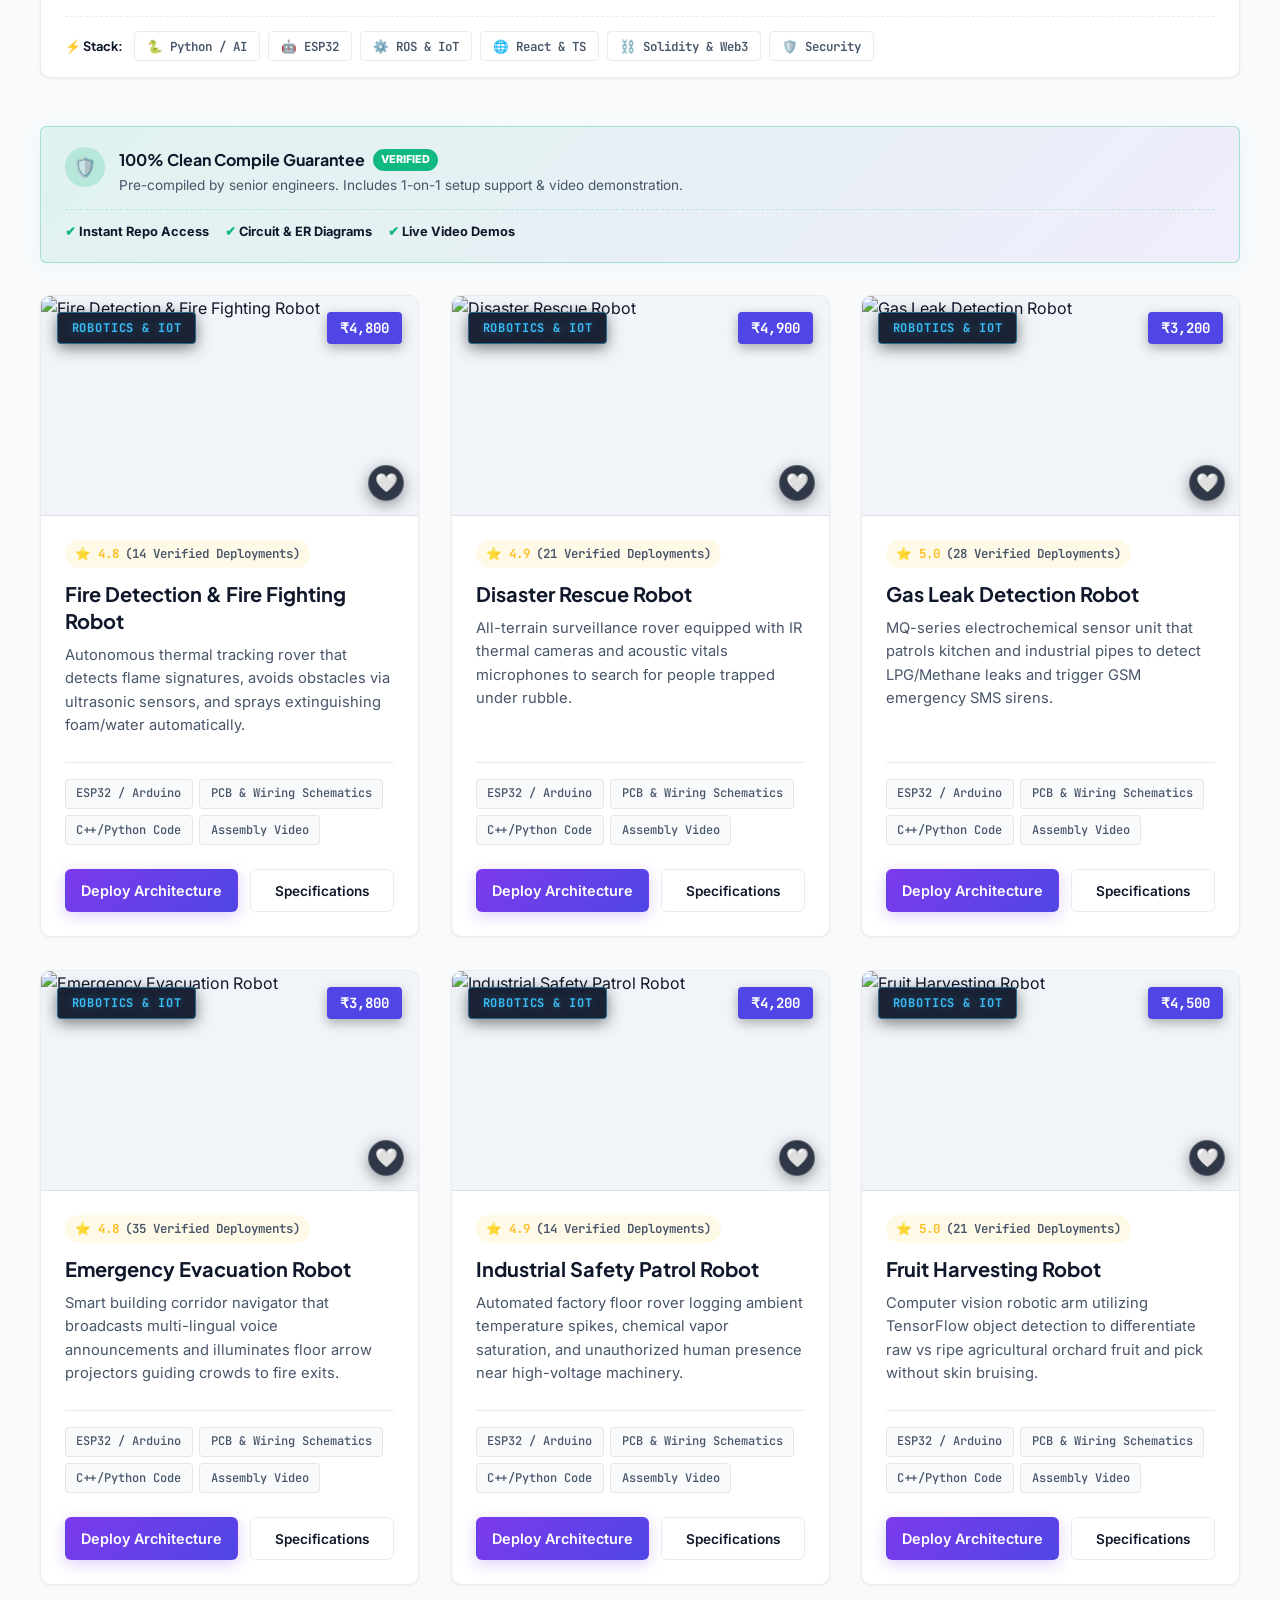
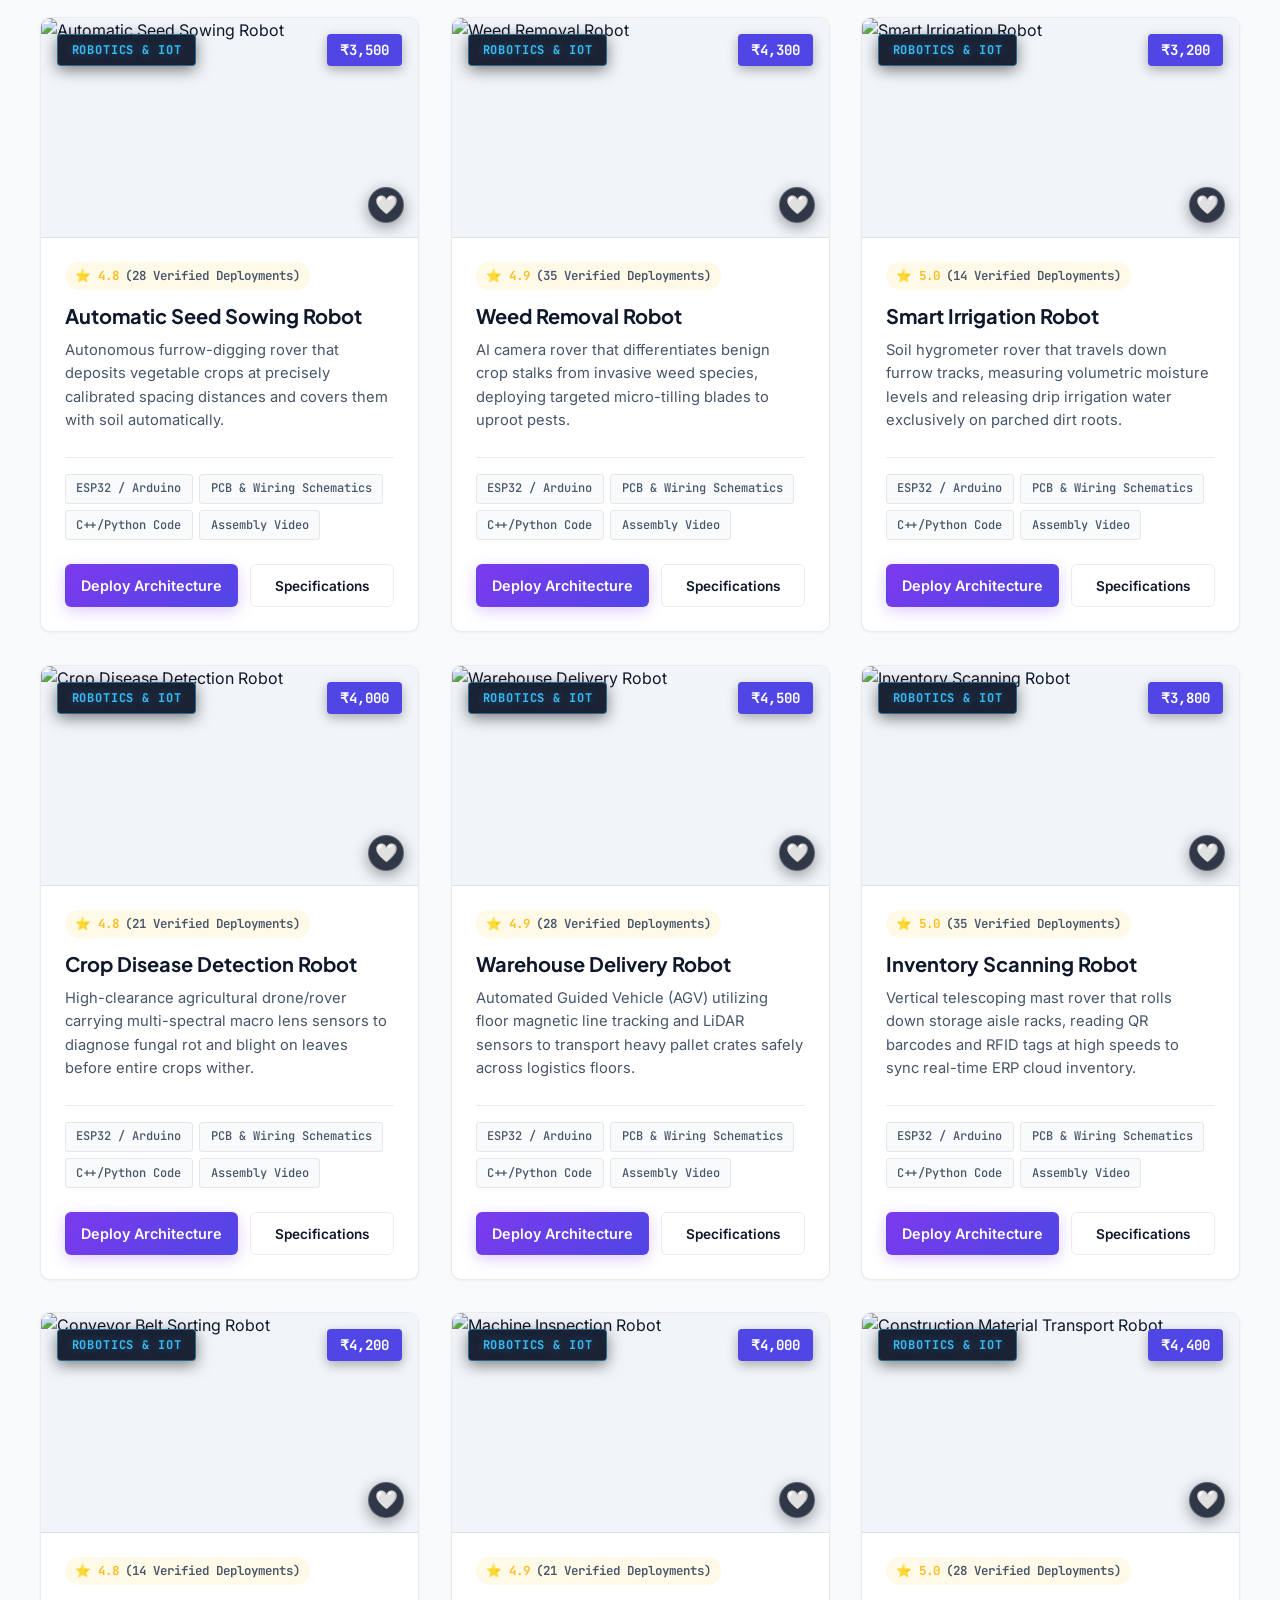
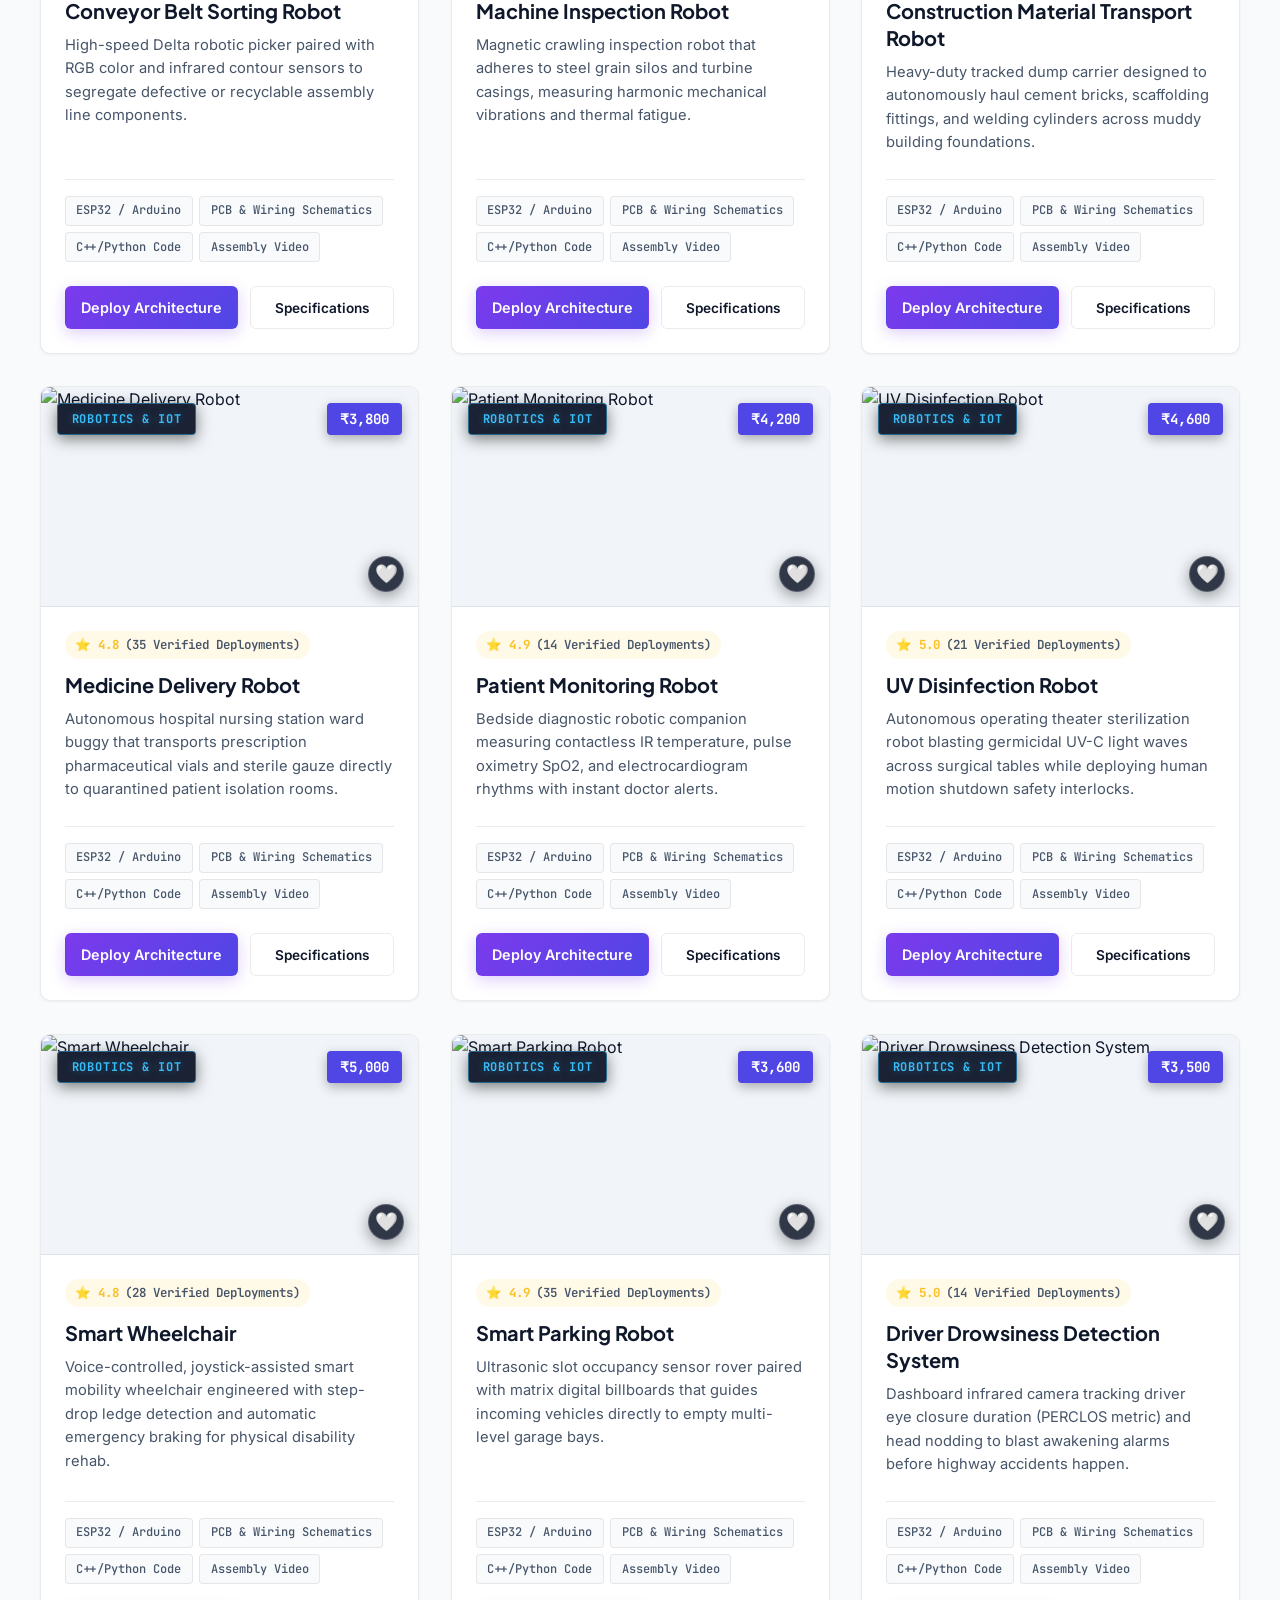
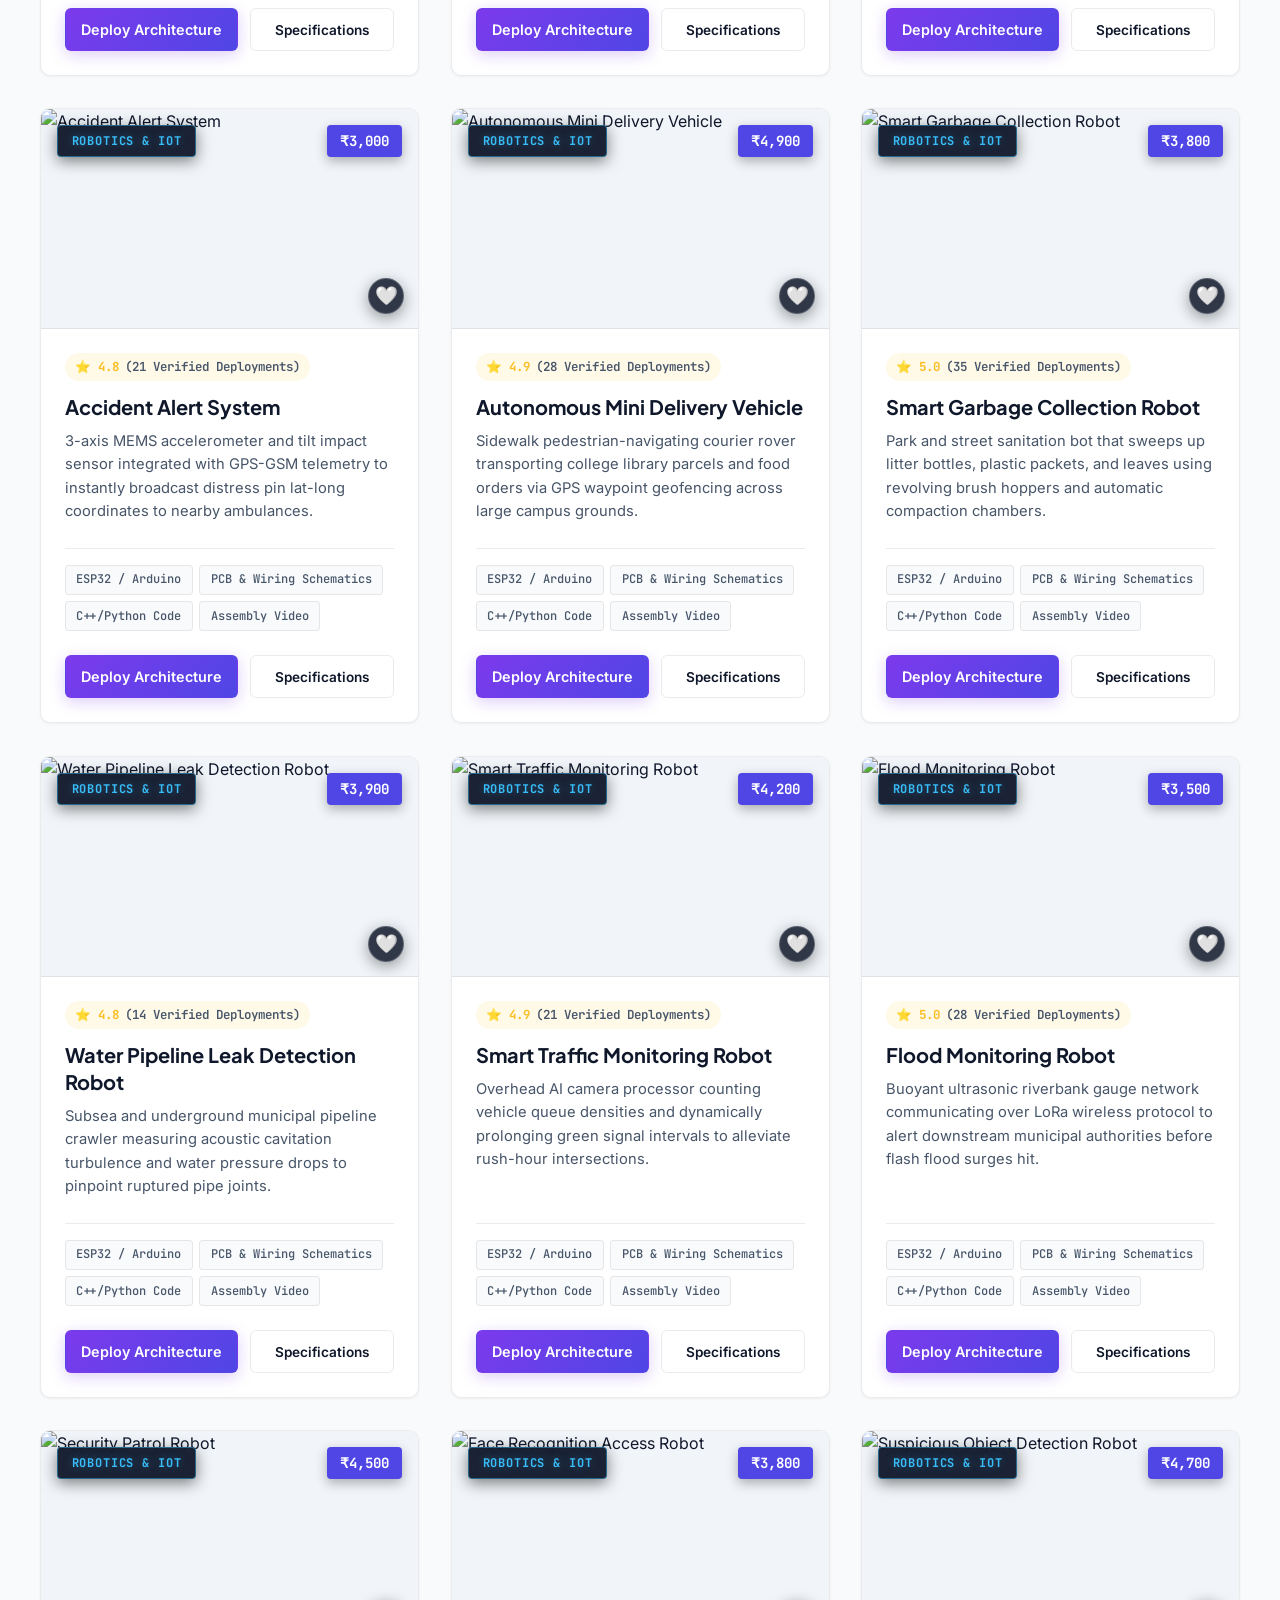
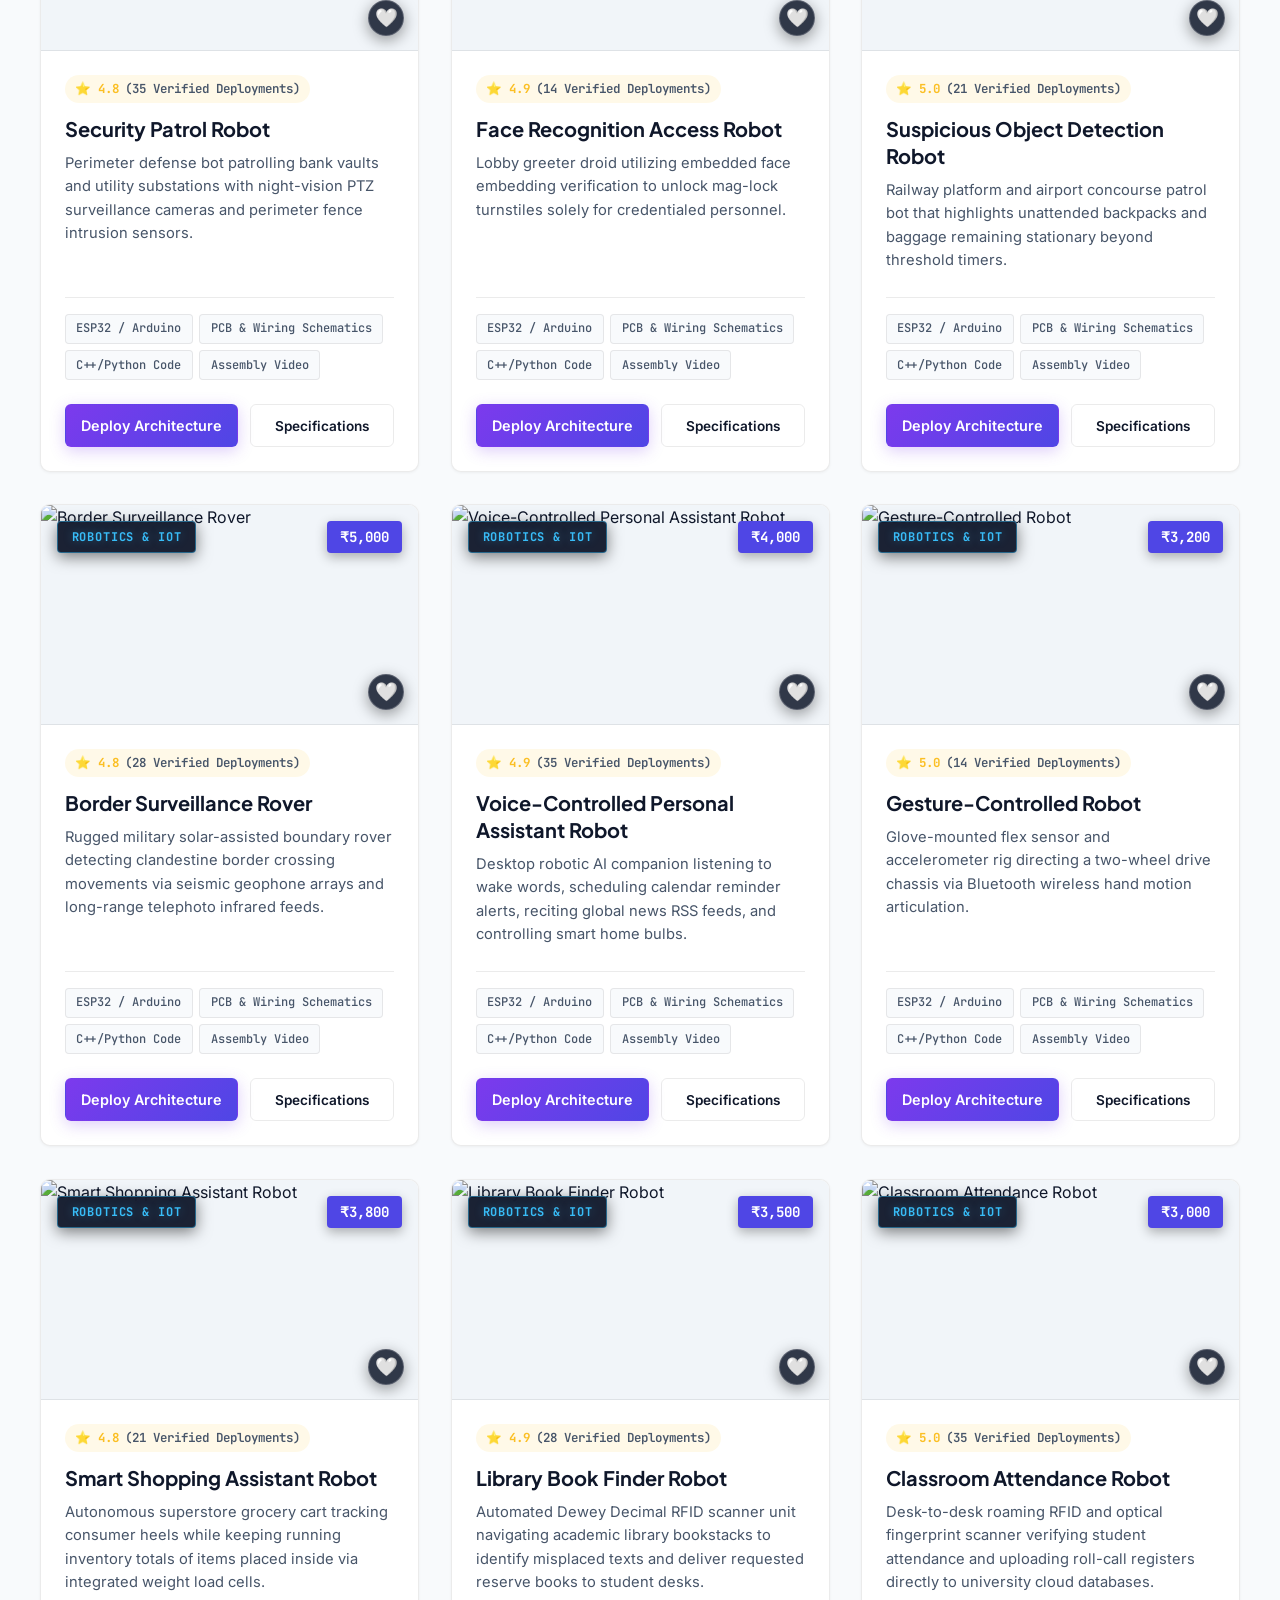
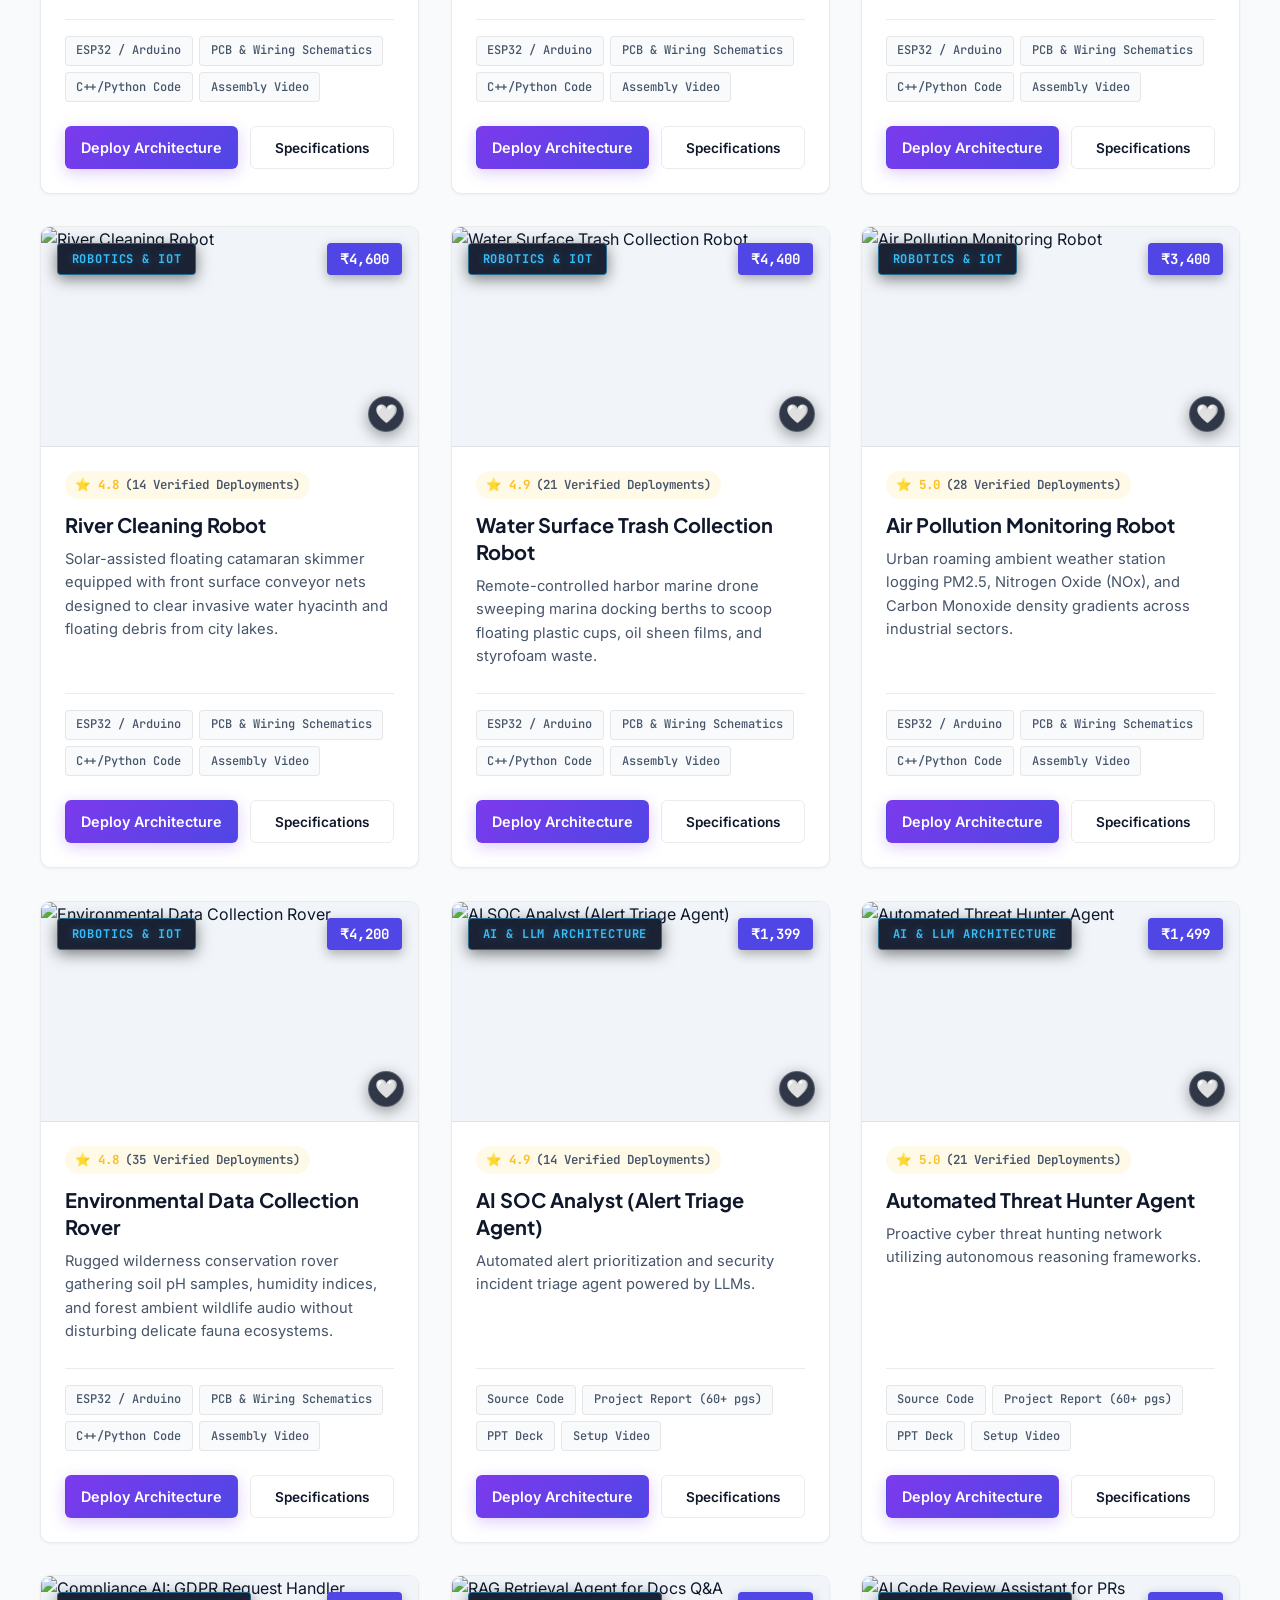
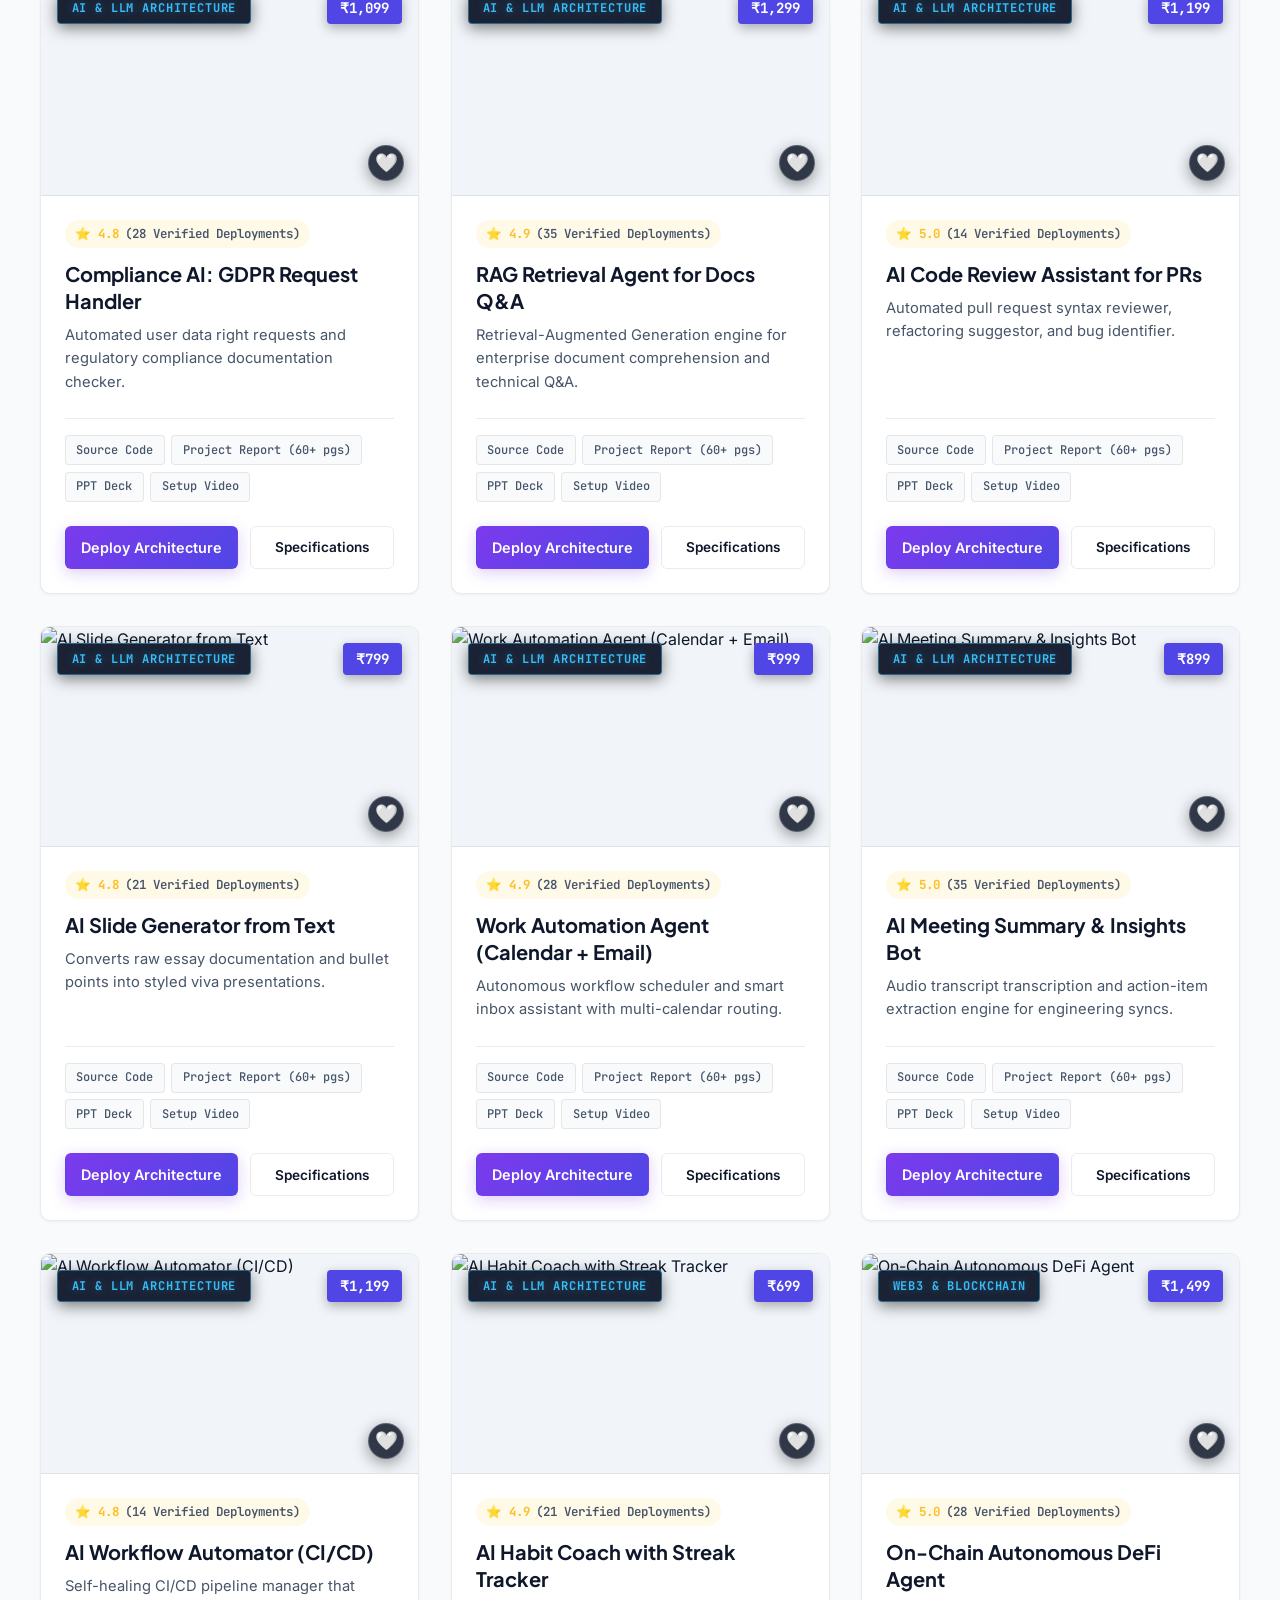
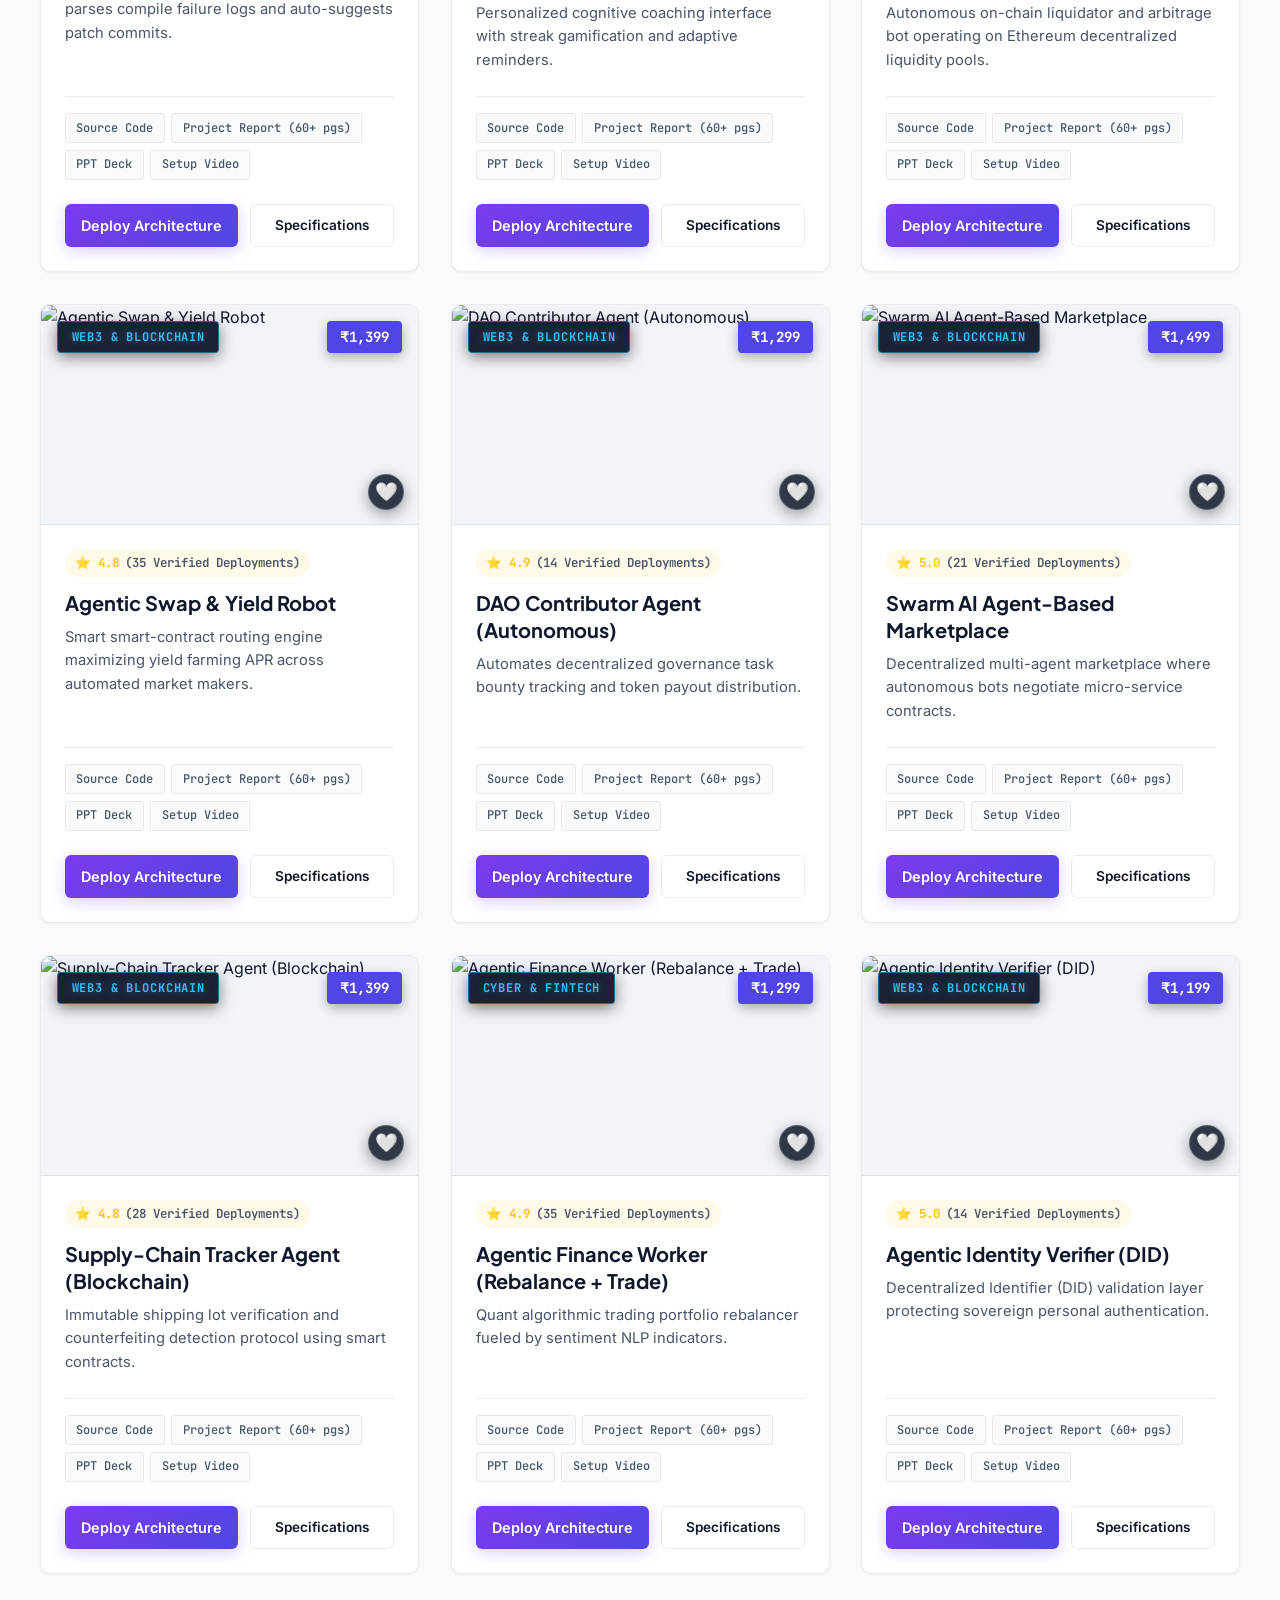
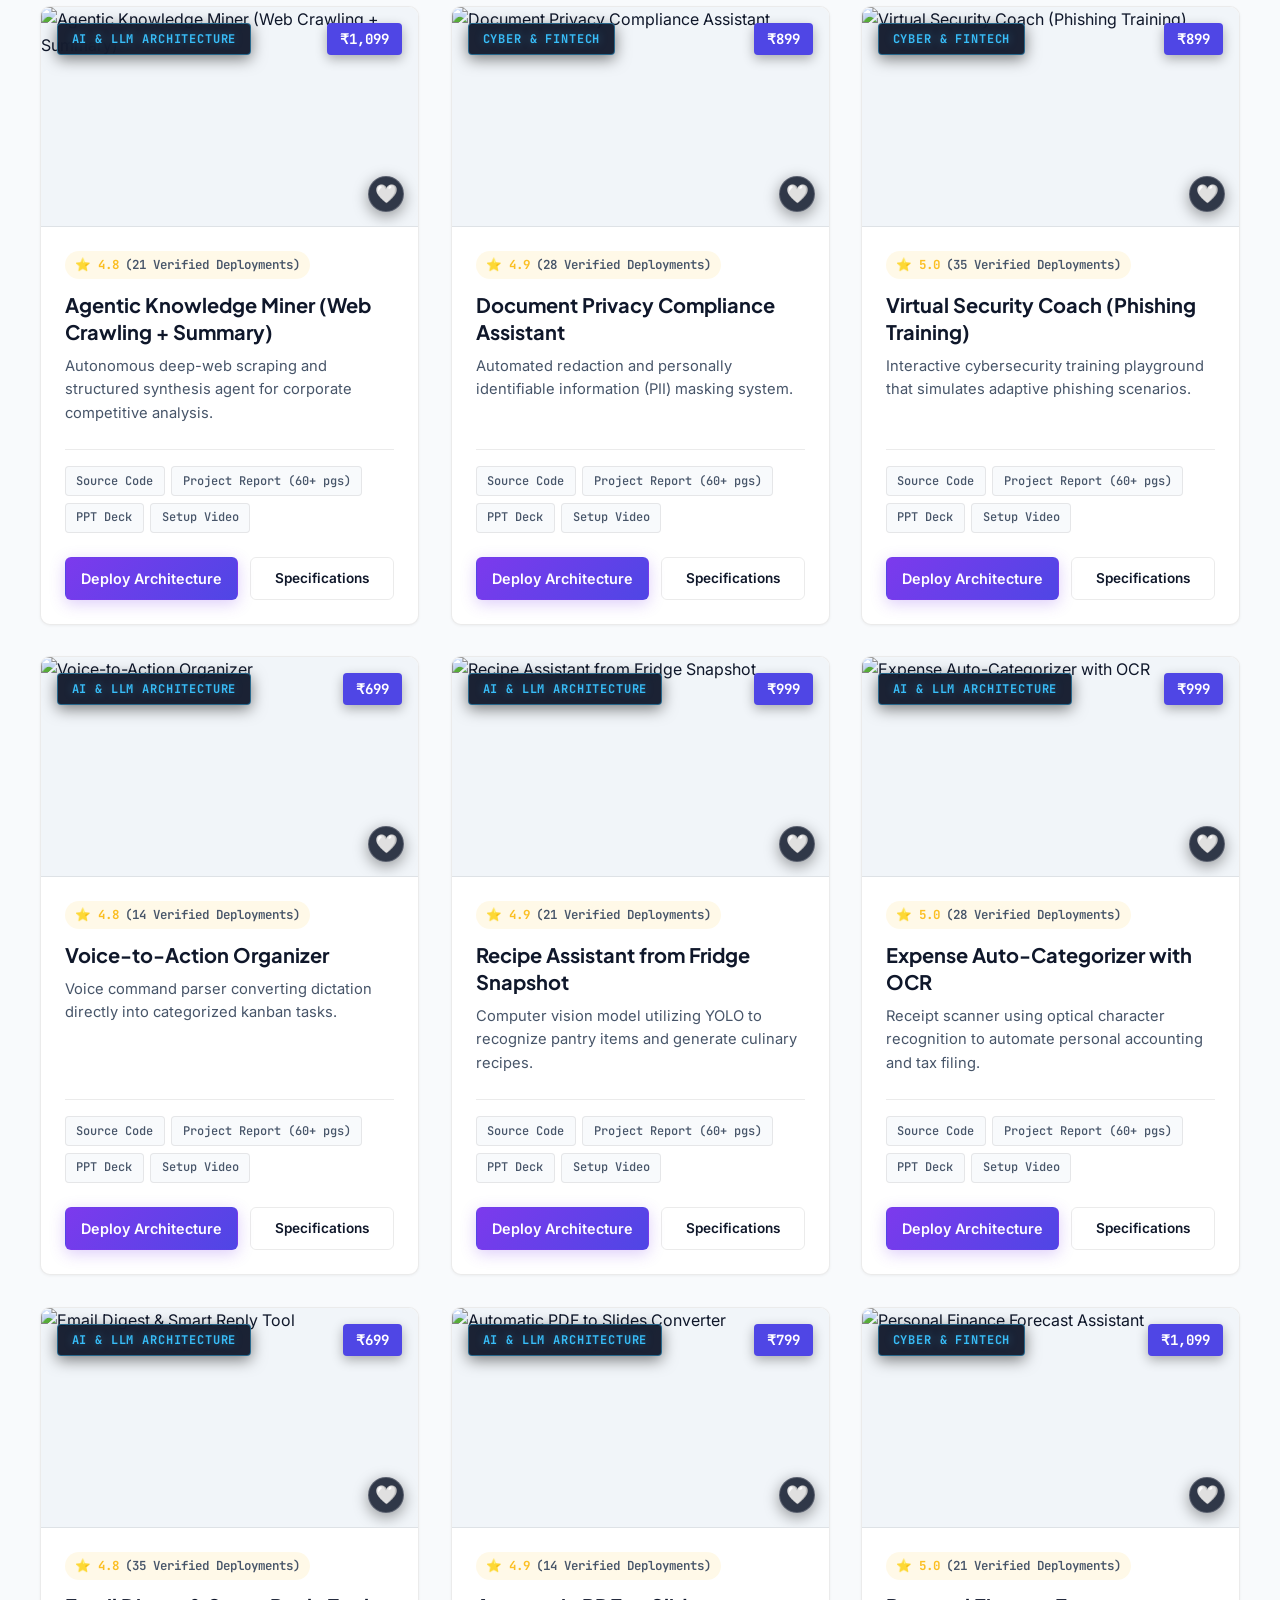
==== commit 753e8822: "fix: enforce zero horizontal overflow, concise mobile strings & native ergonomics across entire stor" ====
--- a/index.html
+++ b/index.html
@@ -156,16 +156,16 @@
             </button>
           </div>
           
-          <div style="display: flex; gap: 0.85rem; flex-wrap: wrap; align-items: center;">
-            <div class="search-box" style="flex: 1; min-width: 260px;">
+          <div class="search-sort-bar" style="display: flex; gap: 0.85rem; flex-wrap: wrap; align-items: center; width: 100%;">
+            <div class="search-box" style="flex: 1; min-width: 220px; width: 100%;">
               <svg class="search-icon" xmlns="http://www.w3.org/2000/svg" viewBox="0 0 24 24" fill="none" stroke="currentColor" stroke-width="2"><circle cx="11" cy="11" r="8"></circle><line x1="21" y1="21" x2="16.65" y2="16.65"></line></svg>
-              <input type="text" id="search-input" class="search-input" placeholder="Search ESP32, Python, ROS, IoT, TensorFlow..." oninput="searchCatalog(this.value)">
-            </div>
-            <div style="display: flex; align-items: center; background: var(--bg-primary); border: 1px solid var(--border-subtle); border-radius: var(--radius-xs); padding: 0.45rem 0.95rem; gap: 0.6rem; color: var(--text-muted); font-size: 0.88rem; height: 38px;">
+              <input type="text" id="search-input" class="search-input" placeholder="Search ESP32, Python, ROS, IoT..." oninput="searchCatalog(this.value)">
+            </div>
+            <div class="sort-box" style="display: flex; align-items: center; background: var(--bg-primary); border: 1px solid var(--border-subtle); border-radius: var(--radius-xs); padding: 0.45rem 0.75rem; gap: 0.5rem; color: var(--text-muted); font-size: 0.85rem; height: 42px;">
               <svg width="15" height="15" viewBox="0 0 24 24" fill="none" stroke="currentColor" stroke-width="2.5" style="color: var(--brand-indigo);"><path d="M3 6h18M6 12h12m-9 6h6"></path></svg>
-              <select id="catalog-sort" onchange="sortCatalog(this.value)" style="background: transparent; border: none; color: var(--text-main); font-weight: 700; font-family: var(--font-main); font-size: 0.88rem; outline: none; cursor: pointer; padding-right: 0.4rem;">
-                <option value="default" style="background: #0f172a; color: #fff;">Sort: Featured Systems</option>
-                <option value="price-low" style="background: #0f172a; color: #fff;">Price: Low to High (₹699 ➔ ₹1,499+)</option>
+              <select id="catalog-sort" onchange="sortCatalog(this.value)" style="background: transparent; border: none; color: var(--text-main); font-weight: 700; font-family: var(--font-main); font-size: 0.85rem; outline: none; cursor: pointer; max-width: 170px;">
+                <option value="default" style="background: #0f172a; color: #fff;">Featured Systems</option>
+                <option value="price-low" style="background: #0f172a; color: #fff;">Price: Low to High</option>
                 <option value="price-high" style="background: #0f172a; color: #fff;">Price: High to Low</option>
                 <option value="name-az" style="background: #0f172a; color: #fff;">Name: A to Z</option>
               </select>
@@ -173,38 +173,32 @@
           </div>
 
           <div class="tech-pills-bar">
-            <span style="font-size: 0.82rem; font-weight: 700; color: var(--text-main); font-family: var(--font-heading); margin-right: 0.2rem;">⚡ Quick Filter Tags:</span>
+            <span class="pills-label" style="font-size: 0.8rem; font-weight: 700; color: var(--text-main); font-family: var(--font-heading); margin-right: 0.2rem;">⚡ Stack:</span>
             <button type="button" class="tech-pill-btn" onclick="filterByTechTag('Python', this)">🐍 Python / AI</button>
-            <button type="button" class="tech-pill-btn" onclick="filterByTechTag('ESP32', this)">🤖 ESP32 / Arduino</button>
+            <button type="button" class="tech-pill-btn" onclick="filterByTechTag('ESP32', this)">🤖 ESP32</button>
             <button type="button" class="tech-pill-btn" onclick="filterByTechTag('ROS', this)">⚙️ ROS & IoT</button>
-            <button type="button" class="tech-pill-btn" onclick="filterByTechTag('React', this)">🌐 React & TypeScript</button>
+            <button type="button" class="tech-pill-btn" onclick="filterByTechTag('React', this)">🌐 React & TS</button>
             <button type="button" class="tech-pill-btn" onclick="filterByTechTag('Solidity', this)">⛓️ Solidity & Web3</button>
-            <button type="button" class="tech-pill-btn" onclick="filterByTechTag('Security', this)">🛡️ Cyber Security</button>
+            <button type="button" class="tech-pill-btn" onclick="filterByTechTag('Security', this)">🛡️ Security</button>
           </div>
         </div>
 
         <!-- Verified Clean Compile Guarantee Banner -->
-        <div class="trust-guarantee-banner" style="background: linear-gradient(135deg, rgba(16, 185, 129, 0.12) 0%, rgba(139, 92, 246, 0.1) 100%); border: 1px solid rgba(16, 185, 129, 0.35); border-radius: var(--radius-sm); padding: 1rem 1.5rem; margin-bottom: 2rem; display: flex; align-items: center; justify-content: space-between; flex-wrap: wrap; gap: 1rem; box-shadow: 0 4px 20px rgba(16, 185, 129, 0.08);">
-          <div style="display: flex; align-items: center; gap: 0.85rem;">
-            <div style="background: rgba(16, 185, 129, 0.2); width: 42px; height: 42px; border-radius: 50%; display: flex; align-items: center; justify-content: center; color: #10B981; font-size: 1.3rem; flex-shrink: 0;">🛡️</div>
-            <div>
-              <h4 style="font-family: var(--font-heading); font-weight: 700; color: var(--text-main); font-size: 1rem; margin-bottom: 0.15rem; display: flex; align-items: center; gap: 0.5rem; flex-wrap: wrap;">
-                <span>100% Clean Compile & Zero-Bug Guarantee</span>
-                <span style="background: #10B981; color: white; font-size: 0.7rem; font-weight: 800; padding: 0.15rem 0.5rem; border-radius: 50px; text-transform: uppercase;">VERIFIED BY R&D</span>
-              </h4>
-              <p style="color: var(--text-muted); font-size: 0.86rem; margin: 0;">Every codebase is pre-compiled and tested by senior engineers. Includes 1-on-1 setup assistance & live video demonstration verification.</p>
-            </div>
-          </div>
-          <div style="display: flex; gap: 1.25rem; flex-wrap: wrap; align-items: center;">
-            <div style="display: flex; align-items: center; gap: 0.4rem; font-size: 0.82rem; font-weight: 700; color: var(--text-main);">
-              <span style="color: #10B981;">✔</span> Instant Repository Access
-            </div>
-            <div style="display: flex; align-items: center; gap: 0.4rem; font-size: 0.82rem; font-weight: 700; color: var(--text-main);">
-              <span style="color: #10B981;">✔</span> Complete Circuit & ER Diagrams
-            </div>
-            <div style="display: flex; align-items: center; gap: 0.4rem; font-size: 0.82rem; font-weight: 700; color: var(--text-main);">
-              <span style="color: #10B981;">✔</span> Video Demo Verification
-            </div>
+        <div class="trust-guarantee-banner" style="background: linear-gradient(135deg, rgba(16, 185, 129, 0.1) 0%, rgba(139, 92, 246, 0.08) 100%); border: 1px solid rgba(16, 185, 129, 0.3); border-radius: var(--radius-sm); padding: 1.25rem 1.5rem; margin-bottom: 2rem; box-shadow: 0 4px 20px rgba(16, 185, 129, 0.06);">
+          <div style="display: flex; align-items: flex-start; gap: 0.85rem; margin-bottom: 0.85rem;">
+            <div style="background: rgba(16, 185, 129, 0.2); width: 40px; height: 40px; border-radius: 50%; display: flex; align-items: center; justify-content: center; color: #10B981; font-size: 1.2rem; flex-shrink: 0;">🛡️</div>
+            <div style="flex: 1;">
+              <div style="display: flex; align-items: center; gap: 0.5rem; flex-wrap: wrap; margin-bottom: 0.2rem;">
+                <h4 style="font-family: var(--font-heading); font-weight: 700; color: var(--text-main); font-size: 1rem; margin: 0;">100% Clean Compile Guarantee</h4>
+                <span style="background: #10B981; color: white; font-size: 0.68rem; font-weight: 800; padding: 0.15rem 0.5rem; border-radius: 50px; text-transform: uppercase;">VERIFIED</span>
+              </div>
+              <p style="color: var(--text-muted); font-size: 0.85rem; line-height: 1.45; margin: 0;">Pre-compiled by senior engineers. Includes 1-on-1 setup support & video demonstration.</p>
+            </div>
+          </div>
+          <div class="trust-badges-bar" style="display: flex; gap: 1rem; flex-wrap: wrap; align-items: center; border-top: 1px dashed rgba(16, 185, 129, 0.2); padding-top: 0.75rem;">
+            <span style="font-size: 0.8rem; font-weight: 700; color: var(--text-main);"><span style="color: #10B981;">✔</span> Instant Repo Access</span>
+            <span style="font-size: 0.8rem; font-weight: 700; color: var(--text-main);"><span style="color: #10B981;">✔</span> Circuit & ER Diagrams</span>
+            <span style="font-size: 0.8rem; font-weight: 700; color: var(--text-main);"><span style="color: #10B981;">✔</span> Live Video Demos</span>
           </div>
         </div>
 
--- a/css/index.css
+++ b/css/index.css
@@ -1692,12 +1692,56 @@
   color: #fff;
 }
 
+/* Ensure zero horizontal scrolling across the entire application */
+html, body {
+  overflow-x: hidden !important;
+  max-width: 100vw !important;
+  width: 100% !important;
+  word-wrap: break-word;
+  overflow-wrap: break-word;
+}
+
+* {
+  box-sizing: border-box;
+}
+
 @media (max-width: 768px) {
   .hero-section.hero-3d-spatial {
     height: auto !important;
     min-height: calc(100vh - var(--nav-height)) !important;
     max-height: none !important;
-    padding: 2rem 0 !important;
+    padding: 1.5rem 0 !important;
+  }
+
+  .container {
+    padding: 0 1rem !important;
+    max-width: 100% !important;
+    width: 100% !important;
+    overflow-x: hidden;
+  }
+
+  /* Catalog Controls & Filter Ergonomics */
+  .catalog-controls {
+    padding: 1rem !important;
+    gap: 0.85rem !important;
+    border-radius: 16px !important;
+    width: 100% !important;
+  }
+
+  .search-sort-bar {
+    flex-direction: column;
+    align-items: stretch !important;
+    gap: 0.65rem !important;
+  }
+
+  .search-box, .sort-box {
+    min-width: 100% !important;
+    width: 100% !important;
+  }
+
+  #catalog-sort {
+    max-width: 100% !important;
+    width: 100% !important;
   }
 
   /* Transform Filter Tabs into Native App Horizontal Scroller */
@@ -1707,7 +1751,7 @@
     overflow-x: auto !important;
     scroll-snap-type: x mandatory;
     padding-bottom: 0.5rem;
-    margin-bottom: 0.5rem;
+    margin-bottom: 0.25rem;
     scrollbar-width: none;
     -ms-overflow-style: none;
     gap: 0.5rem !important;
@@ -1725,6 +1769,7 @@
     white-space: nowrap;
     border-radius: 50px !important;
     padding: 0.55rem 1rem !important;
+    font-size: 0.82rem !important;
   }
 
   /* Transform Tech Pills into Native Horizontal Scroller */
@@ -1734,6 +1779,7 @@
     scrollbar-width: none;
     -ms-overflow-style: none;
     padding-bottom: 0.25rem;
+    gap: 0.4rem !important;
   }
 
   .tech-pills-bar::-webkit-scrollbar {
@@ -1743,35 +1789,67 @@
   .tech-pill-btn {
     flex: 0 0 auto;
     border-radius: 50px !important;
+    font-size: 0.75rem !important;
+    padding: 0.3rem 0.65rem !important;
+  }
+
+  .pills-label {
+    flex: 0 0 auto;
+    font-size: 0.75rem !important;
+  }
+
+  /* Trust Guarantee Banner Optimization */
+  .trust-guarantee-banner {
+    padding: 1.15rem 1rem !important;
+    border-radius: 16px !important;
+  }
+
+  .trust-guarantee-banner h4 {
+    font-size: 0.95rem !important;
+    line-height: 1.3 !important;
+  }
+
+  .trust-badges-bar {
+    flex-direction: column !important;
+    align-items: flex-start !important;
+    gap: 0.5rem !important;
   }
 
   /* Optimize Project Cards for Mobile Tap Ergonomics */
   .project-card {
     border-radius: 20px !important;
     box-shadow: 0 10px 30px rgba(0,0,0,0.25);
+    width: 100% !important;
+    overflow: hidden;
   }
 
   .pc-img-container {
-    height: 200px !important;
+    height: 190px !important;
   }
 
   .pc-body {
-    padding: 1.25rem !important;
+    padding: 1.15rem !important;
   }
 
   .pc-title {
-    font-size: 1.25rem !important;
+    font-size: 1.18rem !important;
     line-height: 1.35 !important;
-  }
-
-  /* Mobile Trust Banner Elevation */
-  .trust-guarantee-banner {
-    padding: 1.25rem 1rem !important;
-    border-radius: 16px !important;
-  }
-
-  .trust-guarantee-banner h4 {
-    font-size: 0.95rem !important;
+    word-break: break-word;
+  }
+
+  .pc-desc {
+    font-size: 0.88rem !important;
+    line-height: 1.5 !important;
+    word-break: break-word;
+  }
+
+  /* WhatsApp Floating Badge - Unintrusive & Clean on Mobile */
+  .whatsapp-float {
+    bottom: 1rem !important;
+    right: 1rem !important;
+    padding: 0.6rem 1rem !important;
+    font-size: 0.82rem !important;
+    z-index: 999 !important;
   }
 
   /* Bottom sheet feel for Modals on Mobile */
@@ -1785,6 +1863,8 @@
     max-width: 100% !important;
     max-height: 88vh !important;
     margin: 0 !important;
+    padding: 1.35rem 1.15rem !important;
+    overflow-y: auto;
     animation: slideUpModal 0.35s cubic-bezier(0.16, 1, 0.3, 1) forwards;
   }
 }
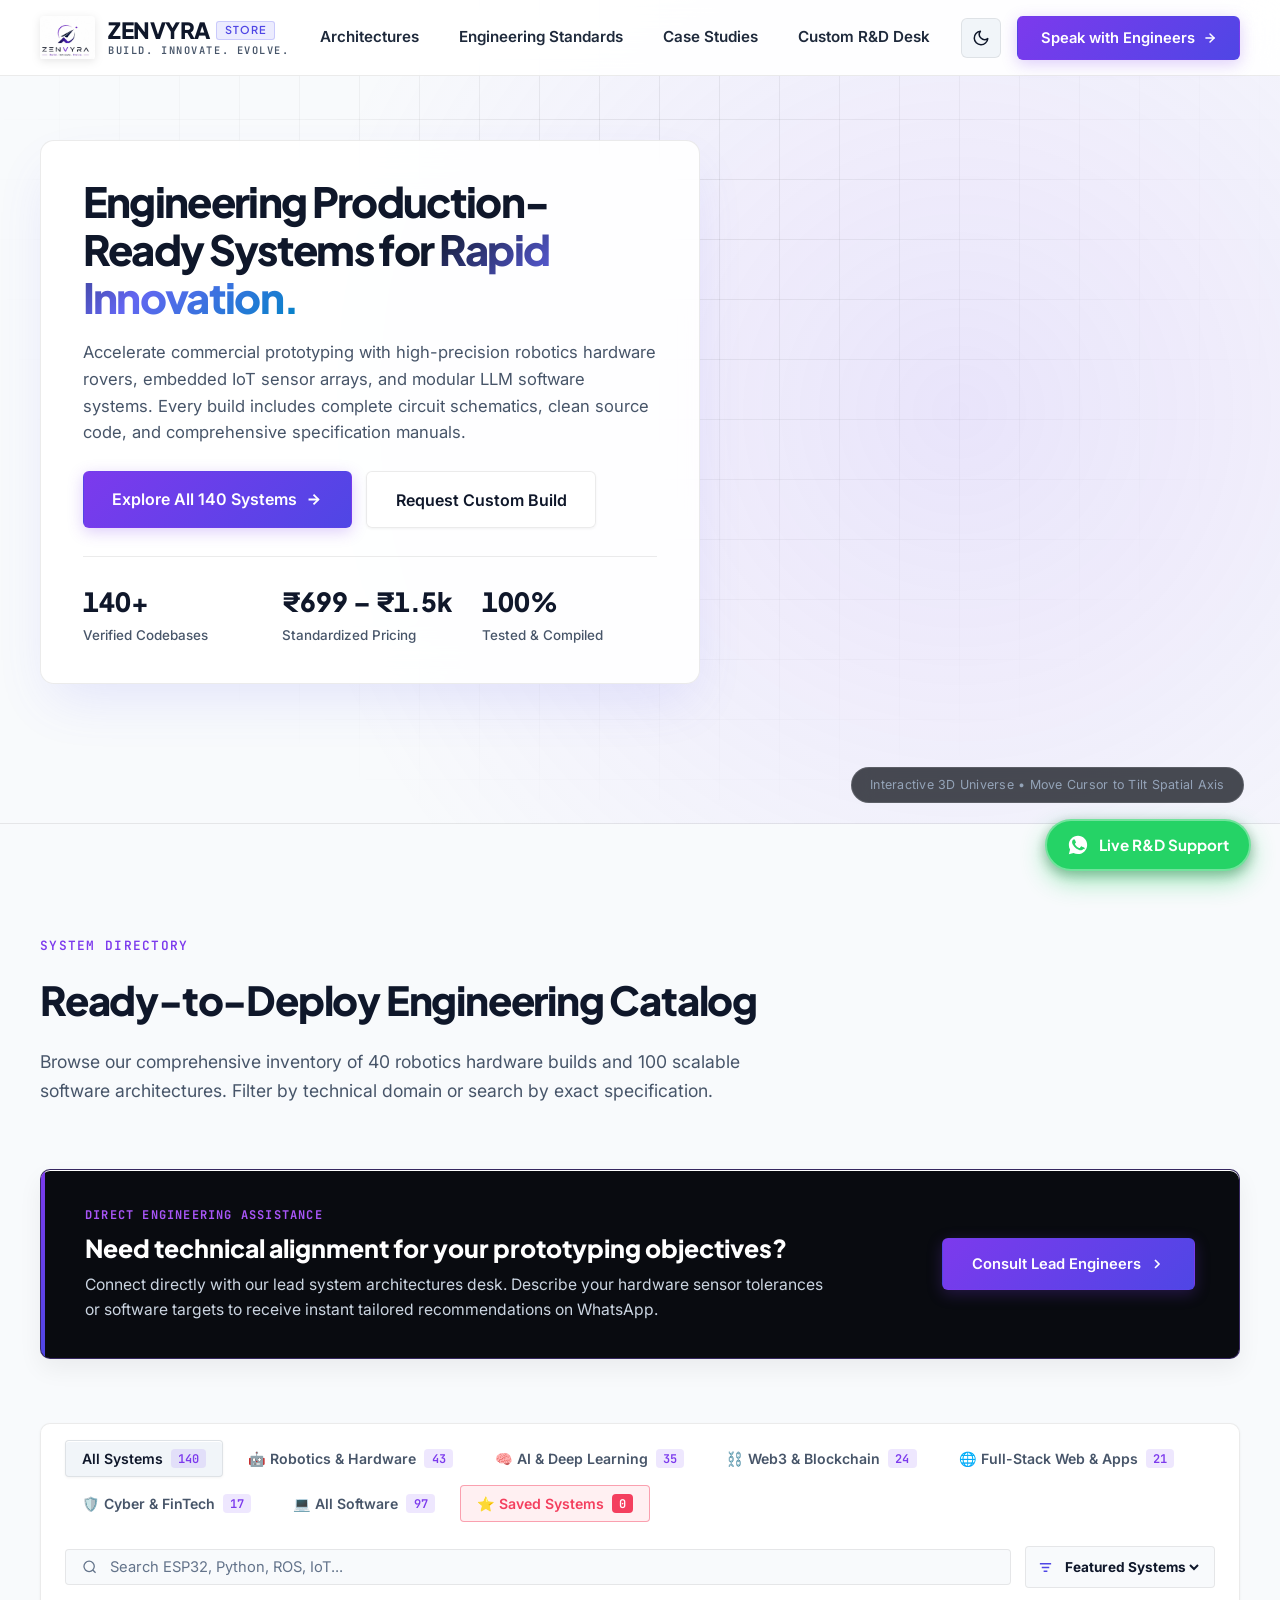
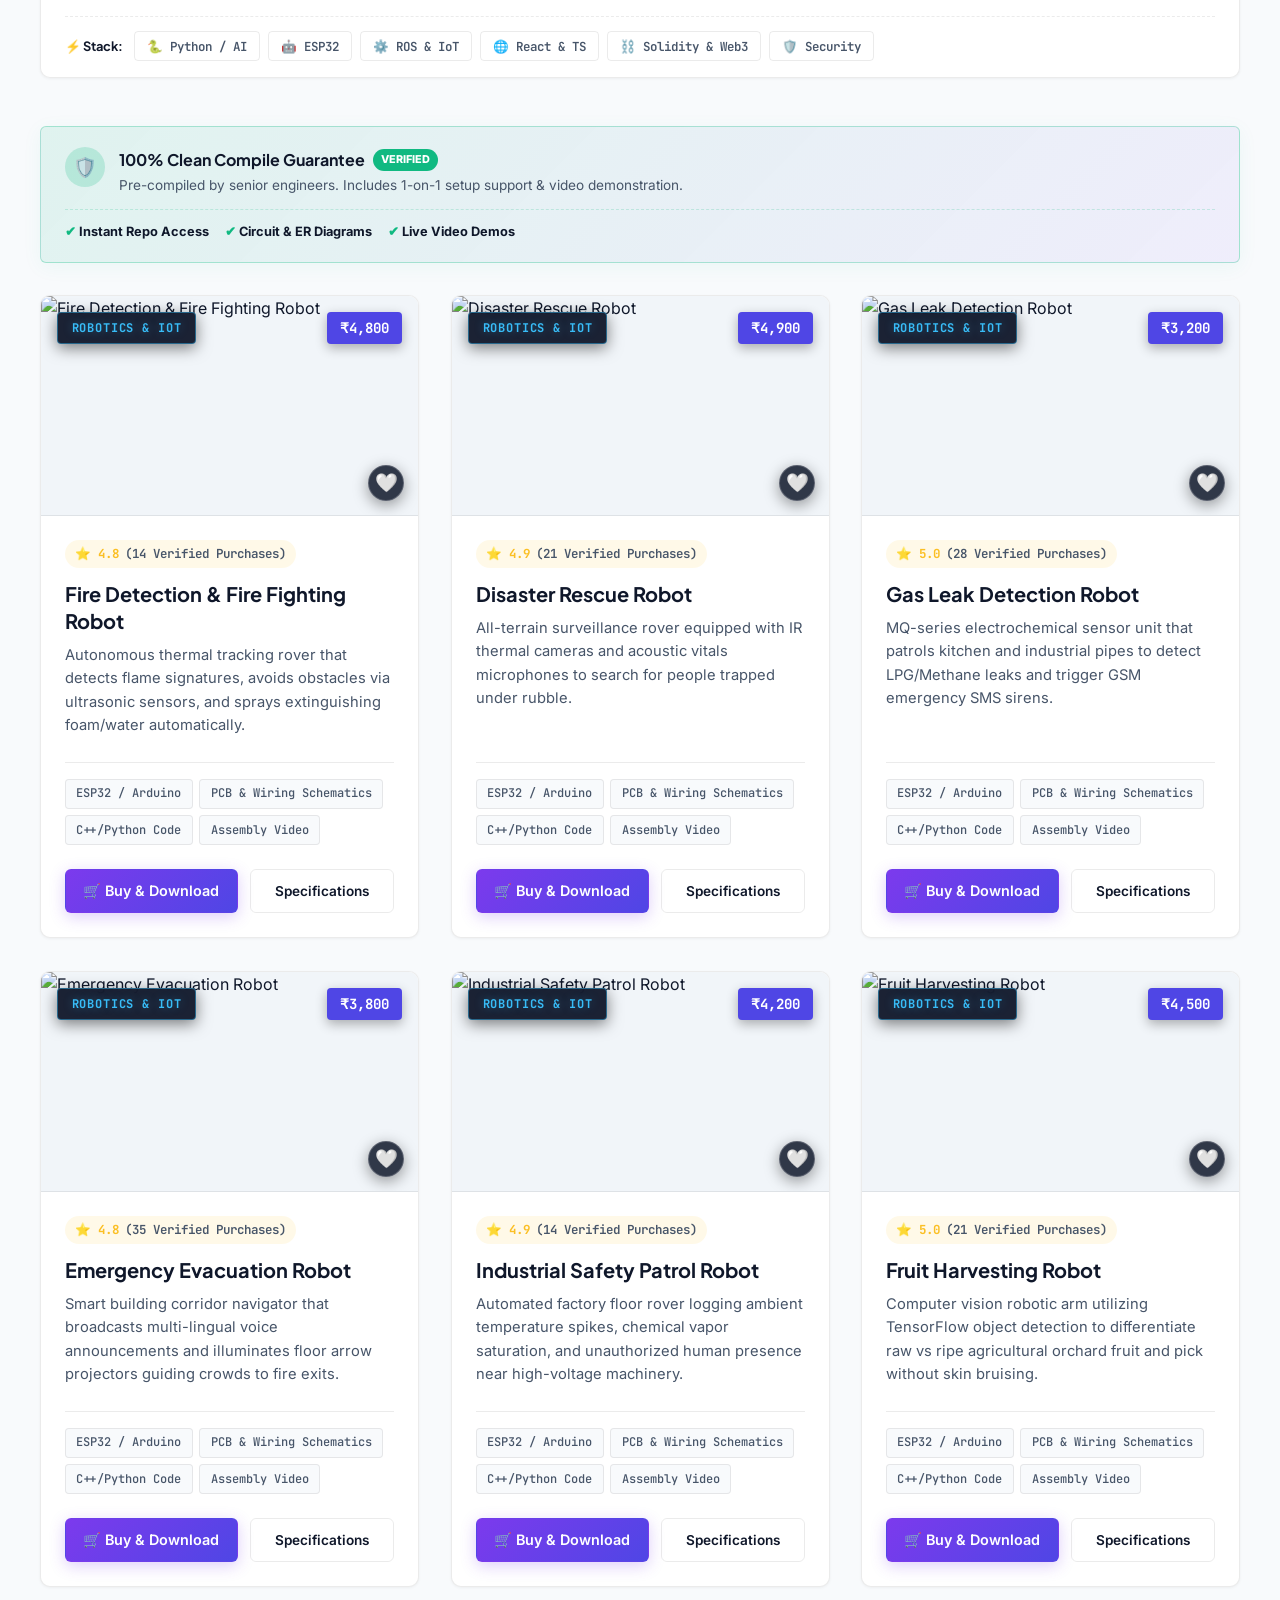
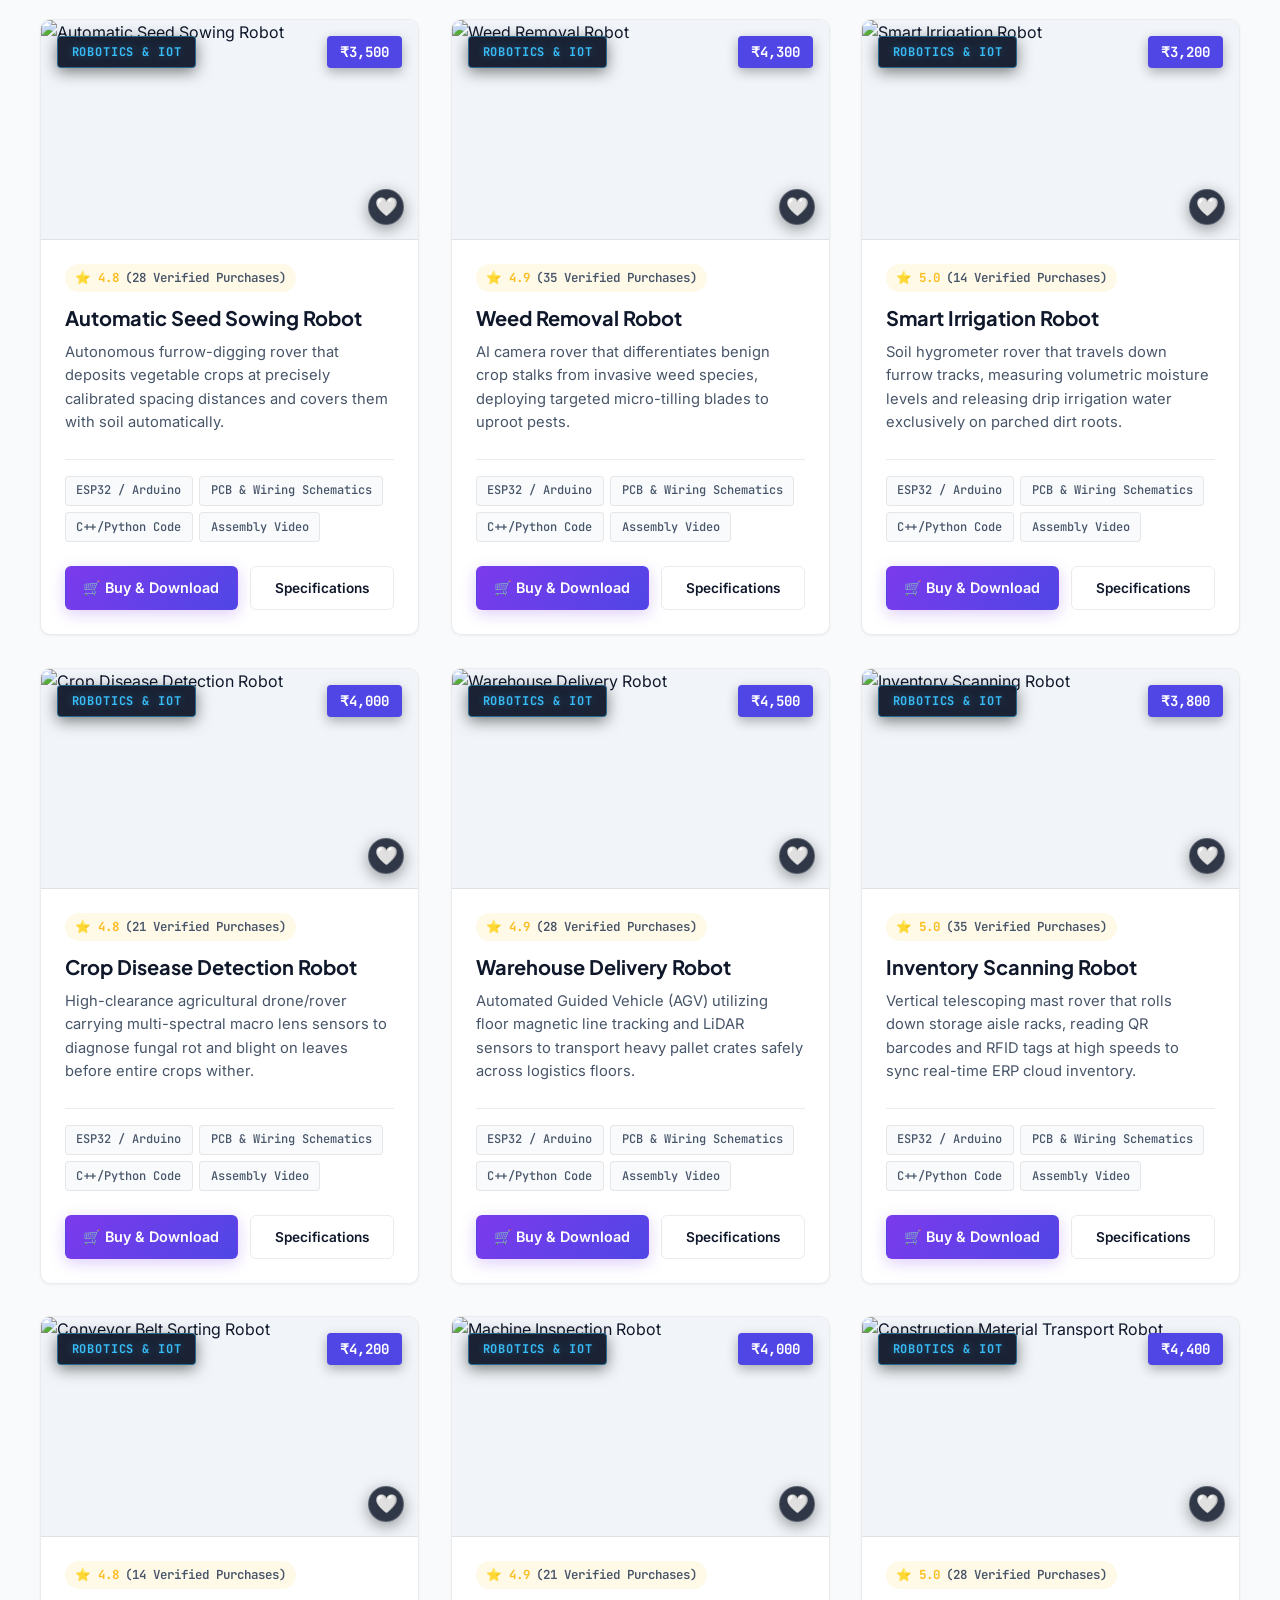
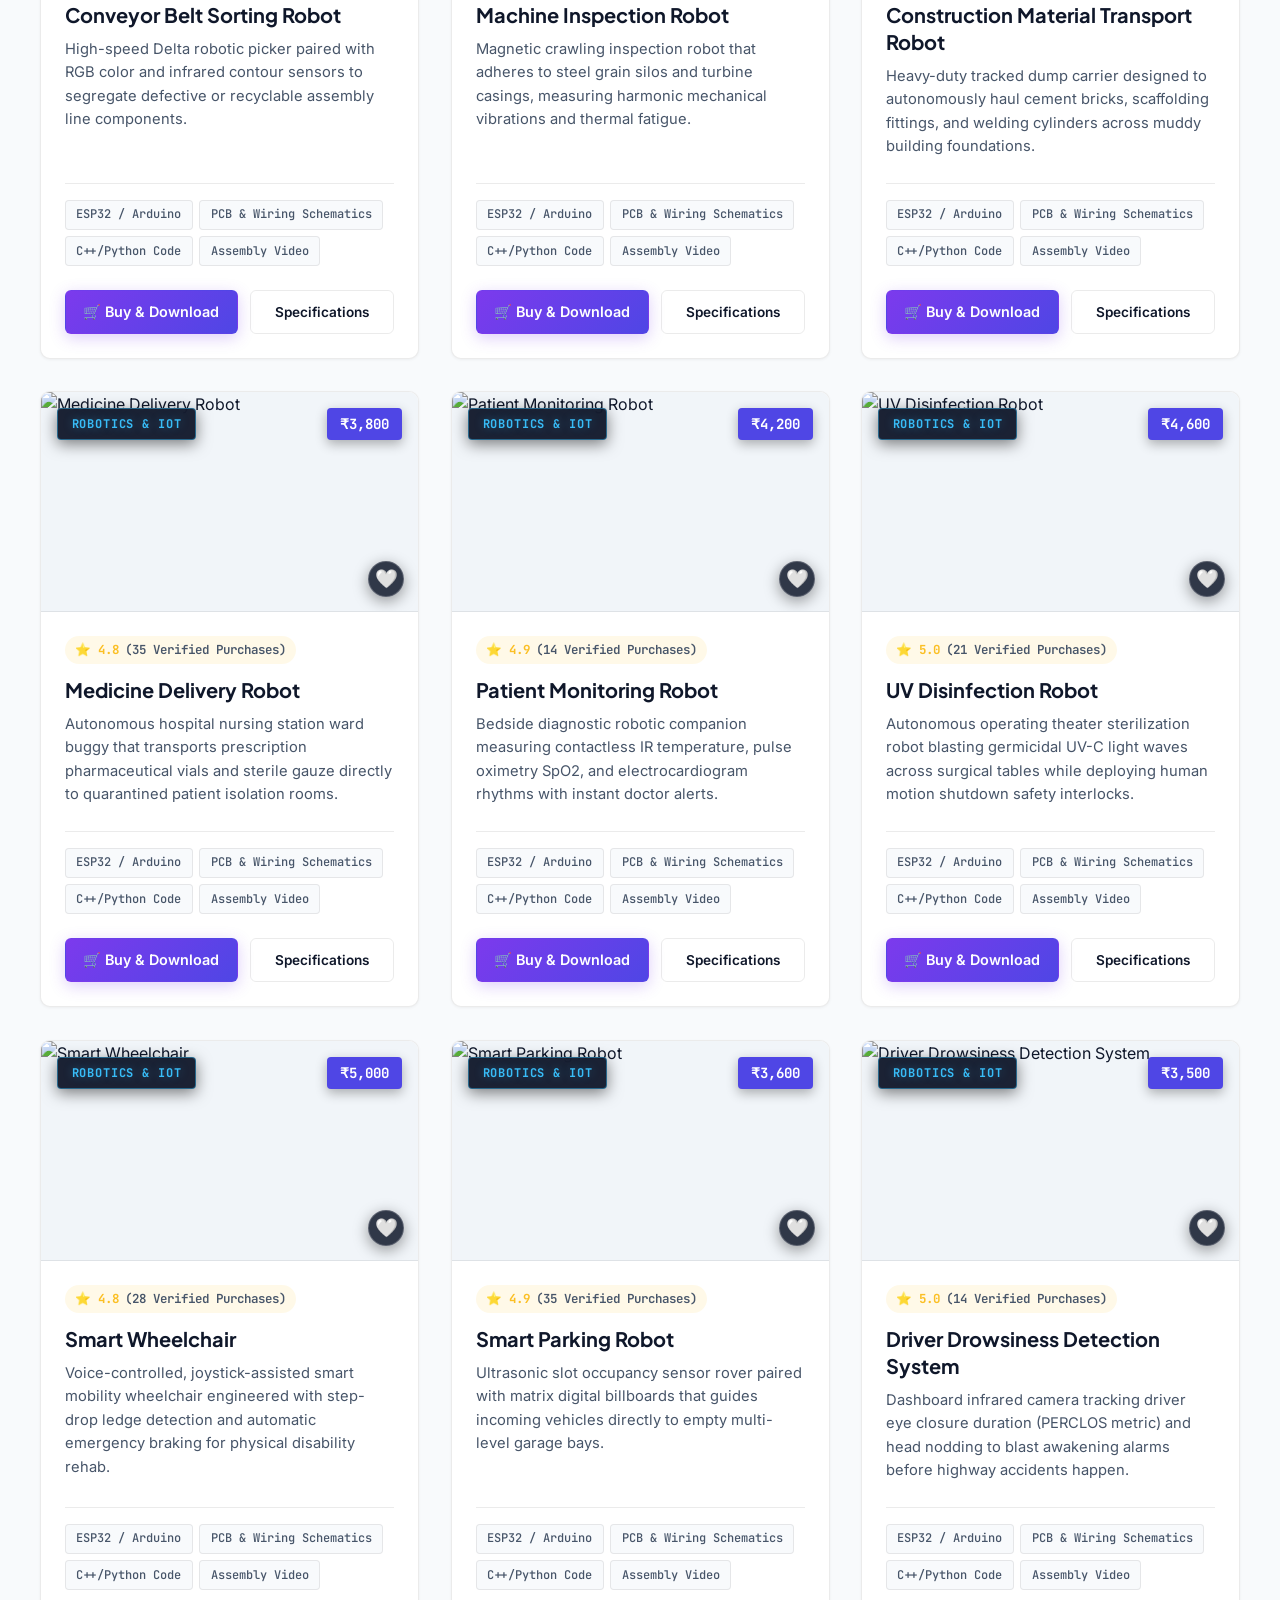
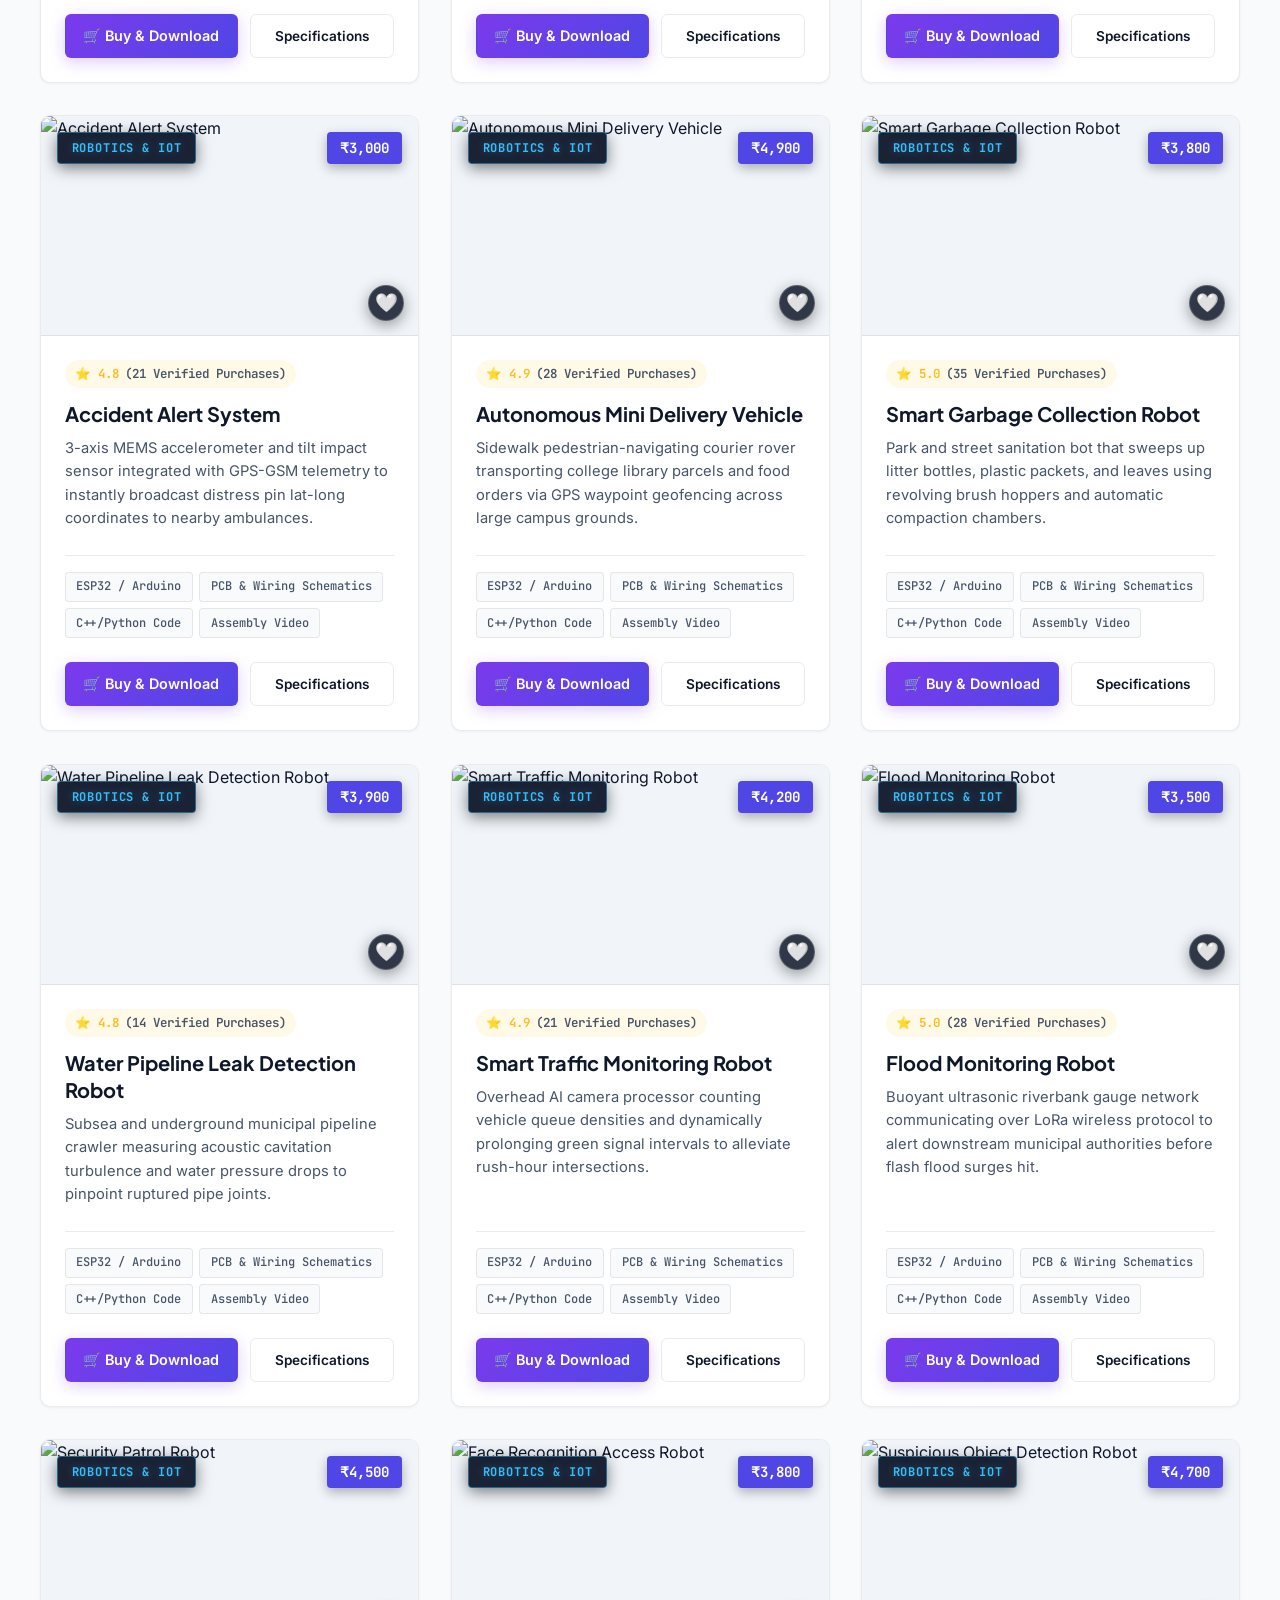
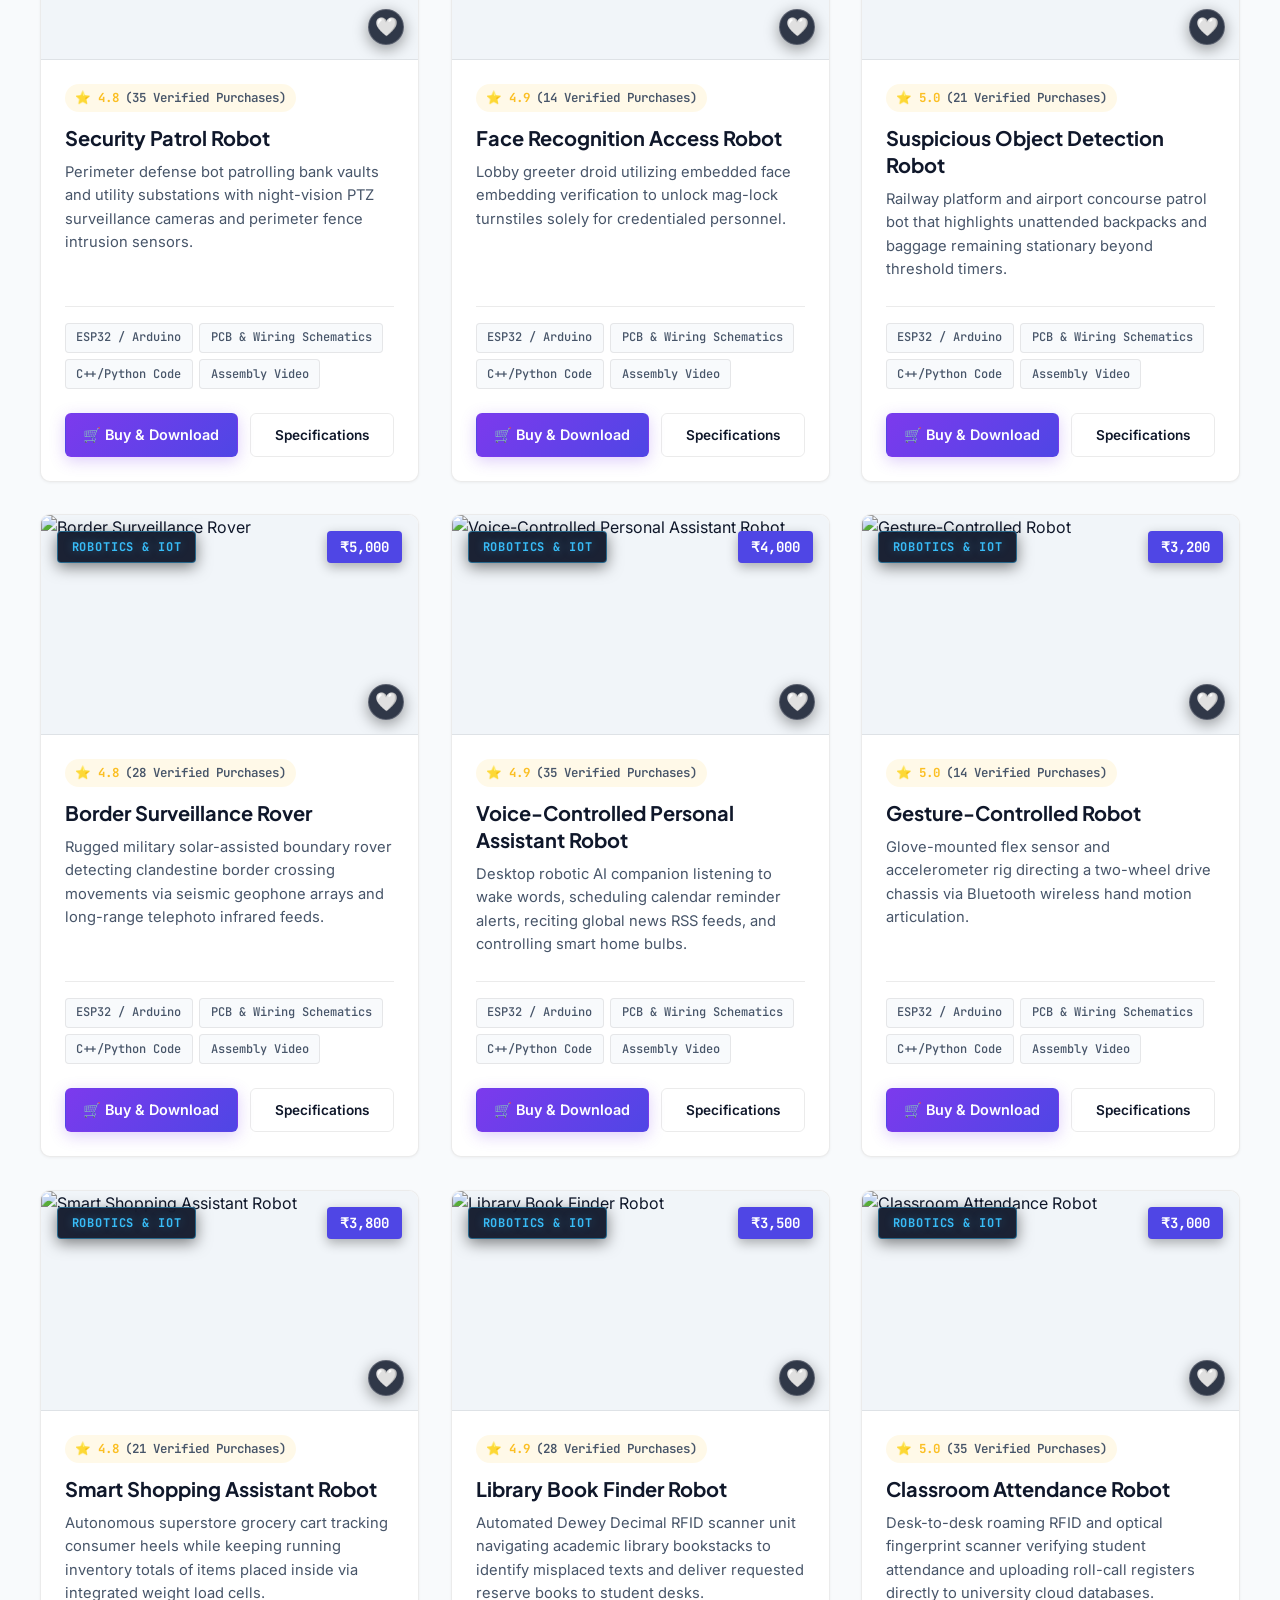
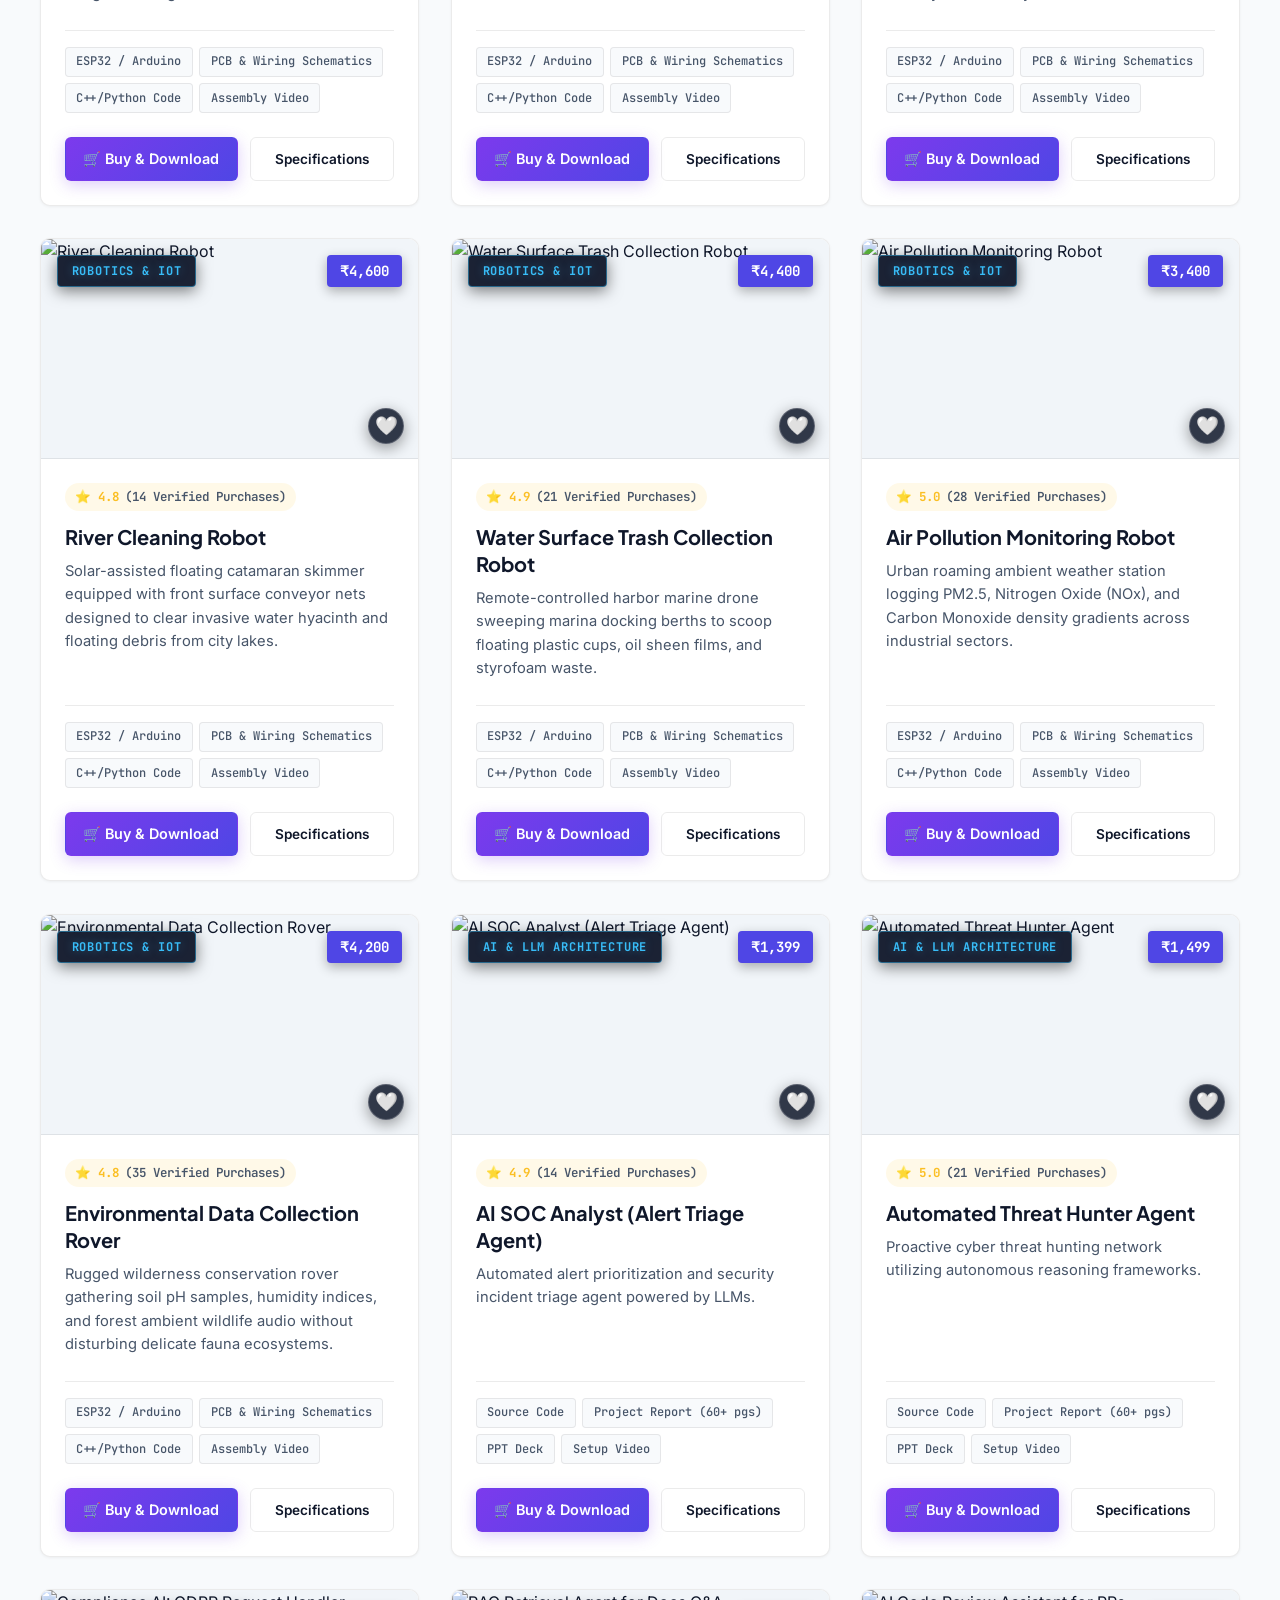
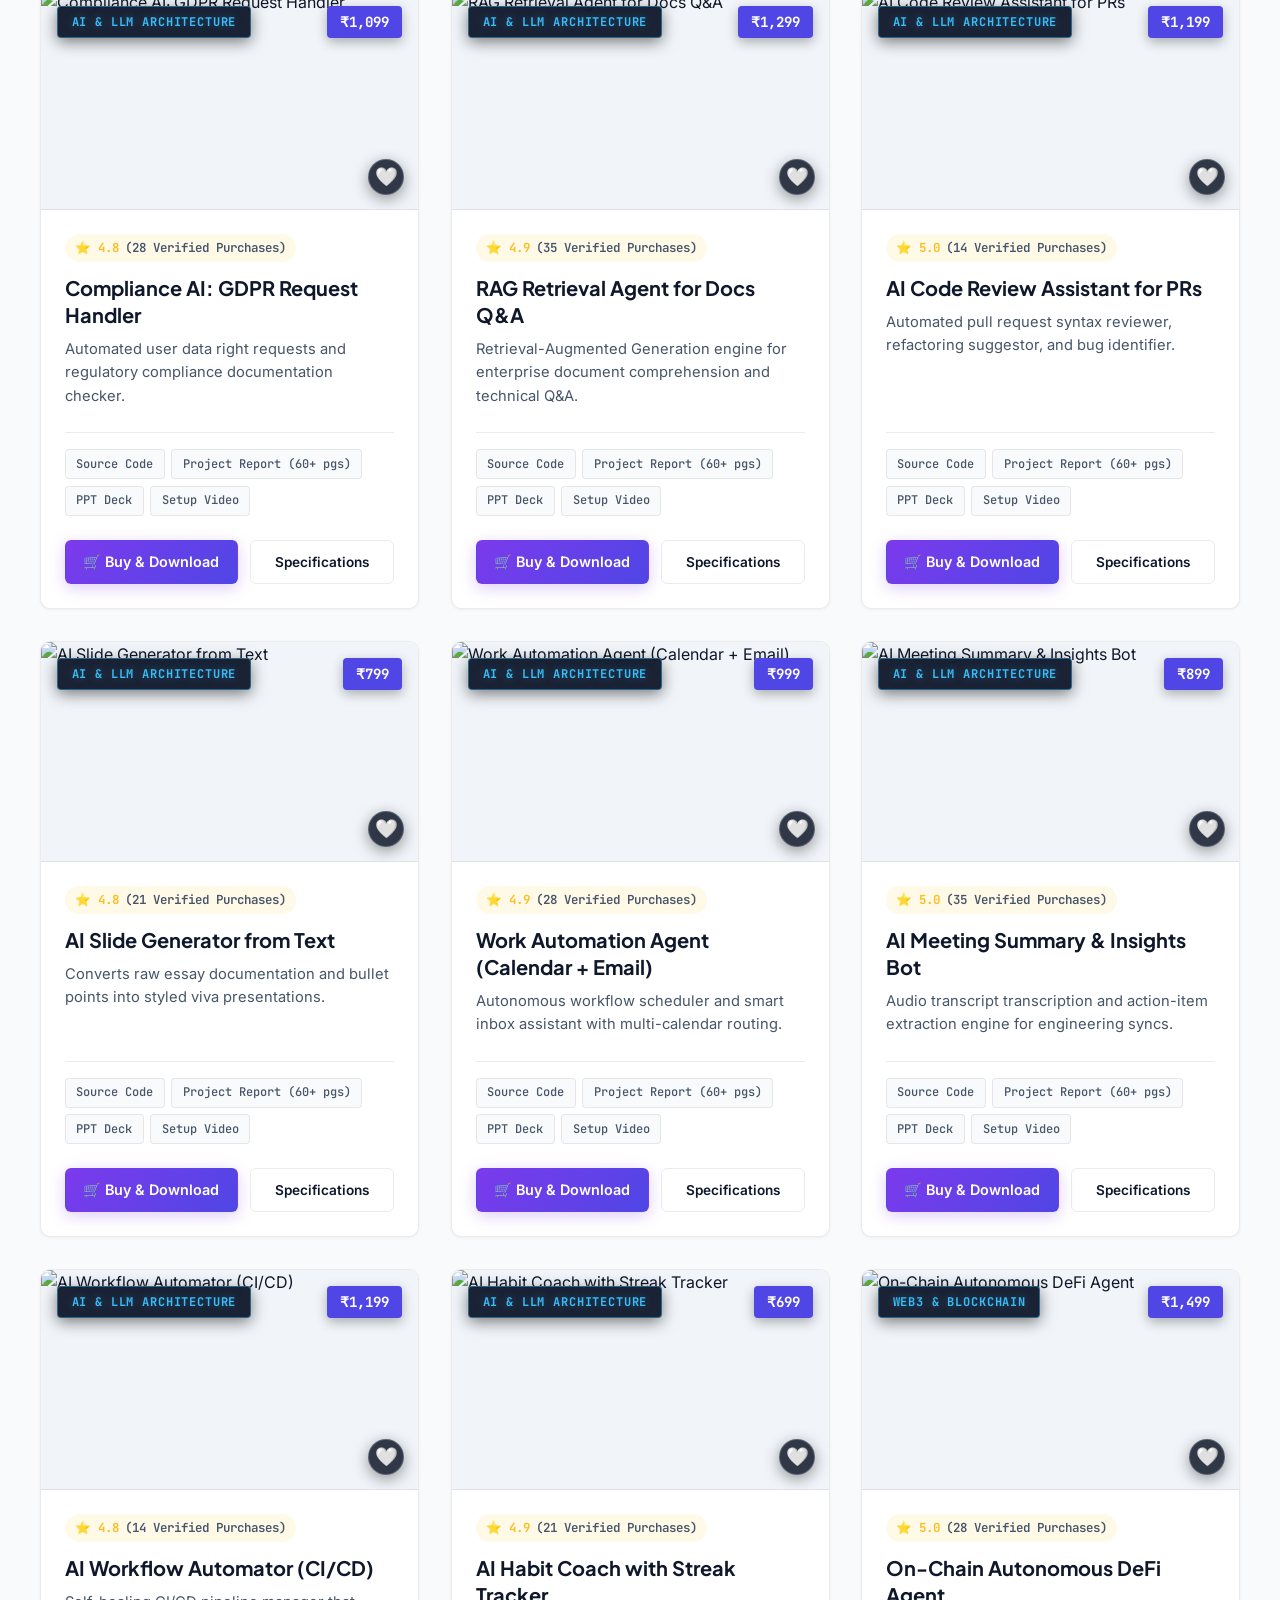
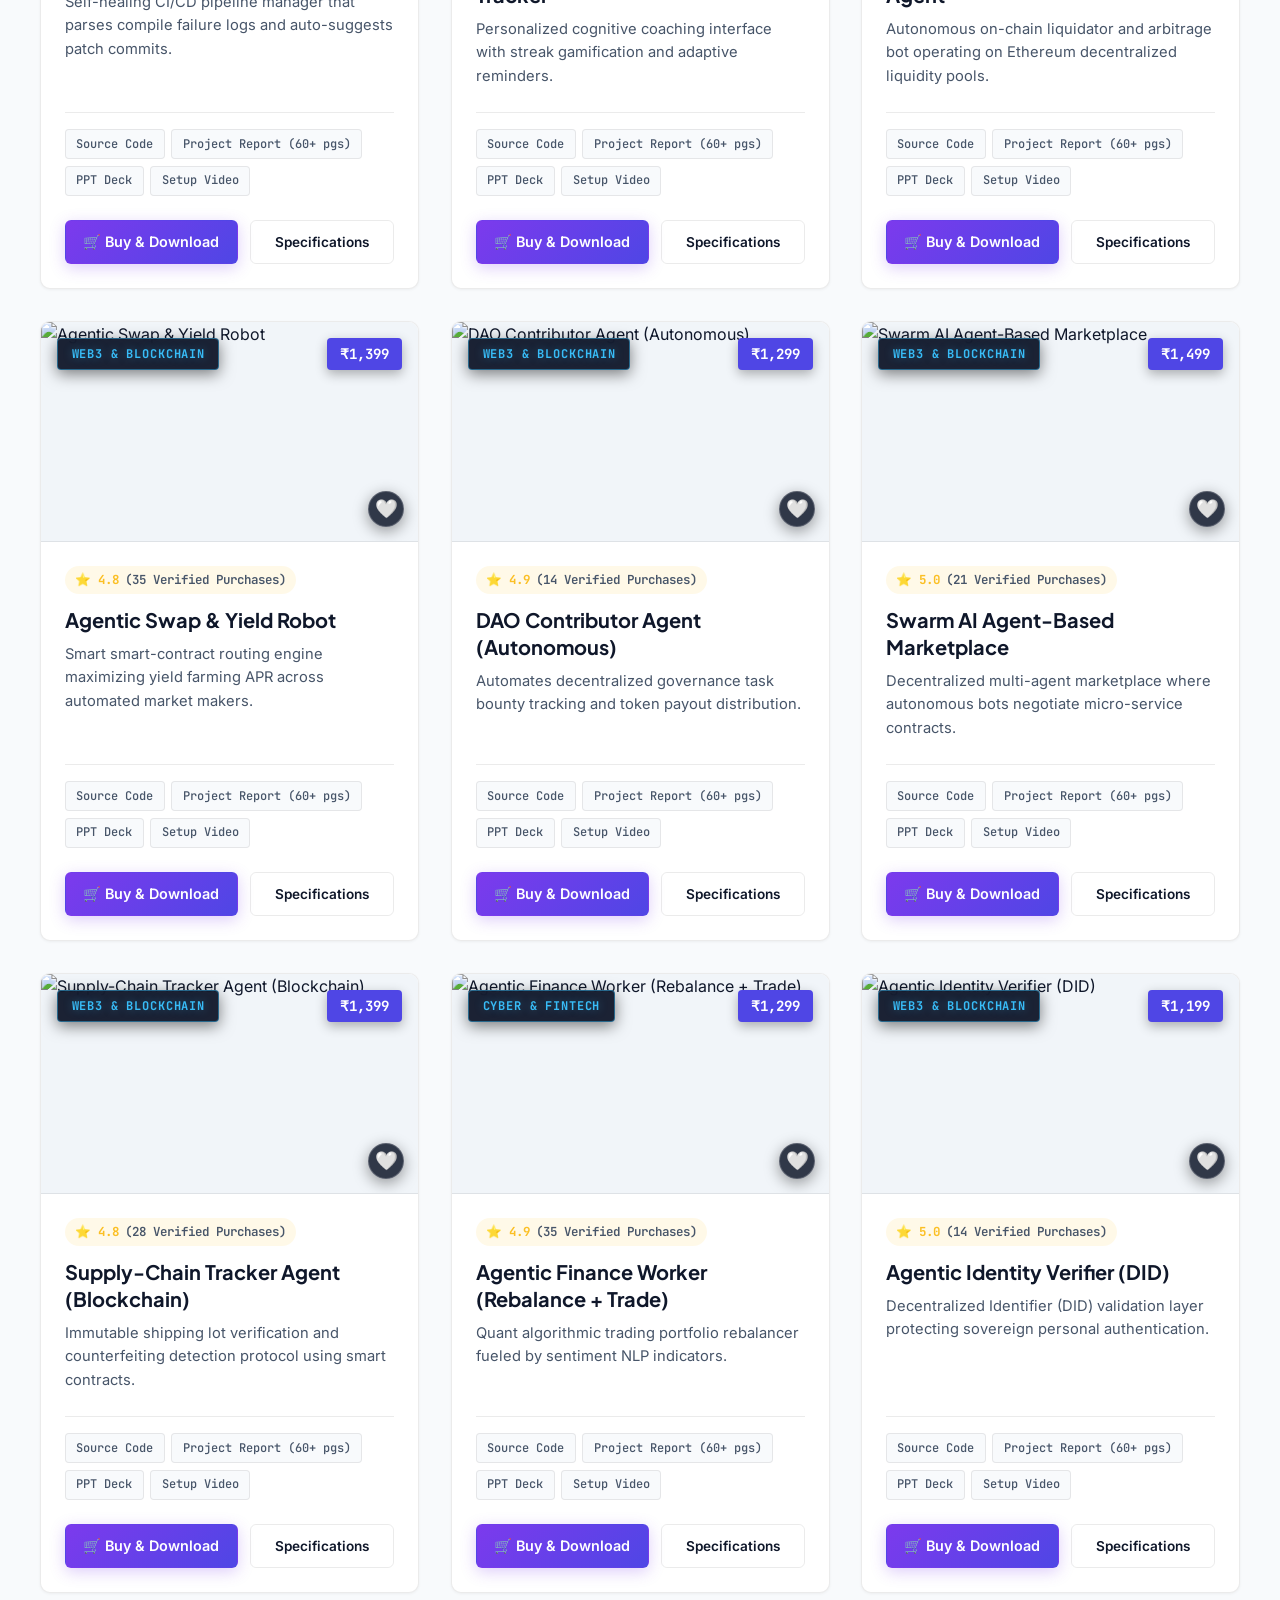
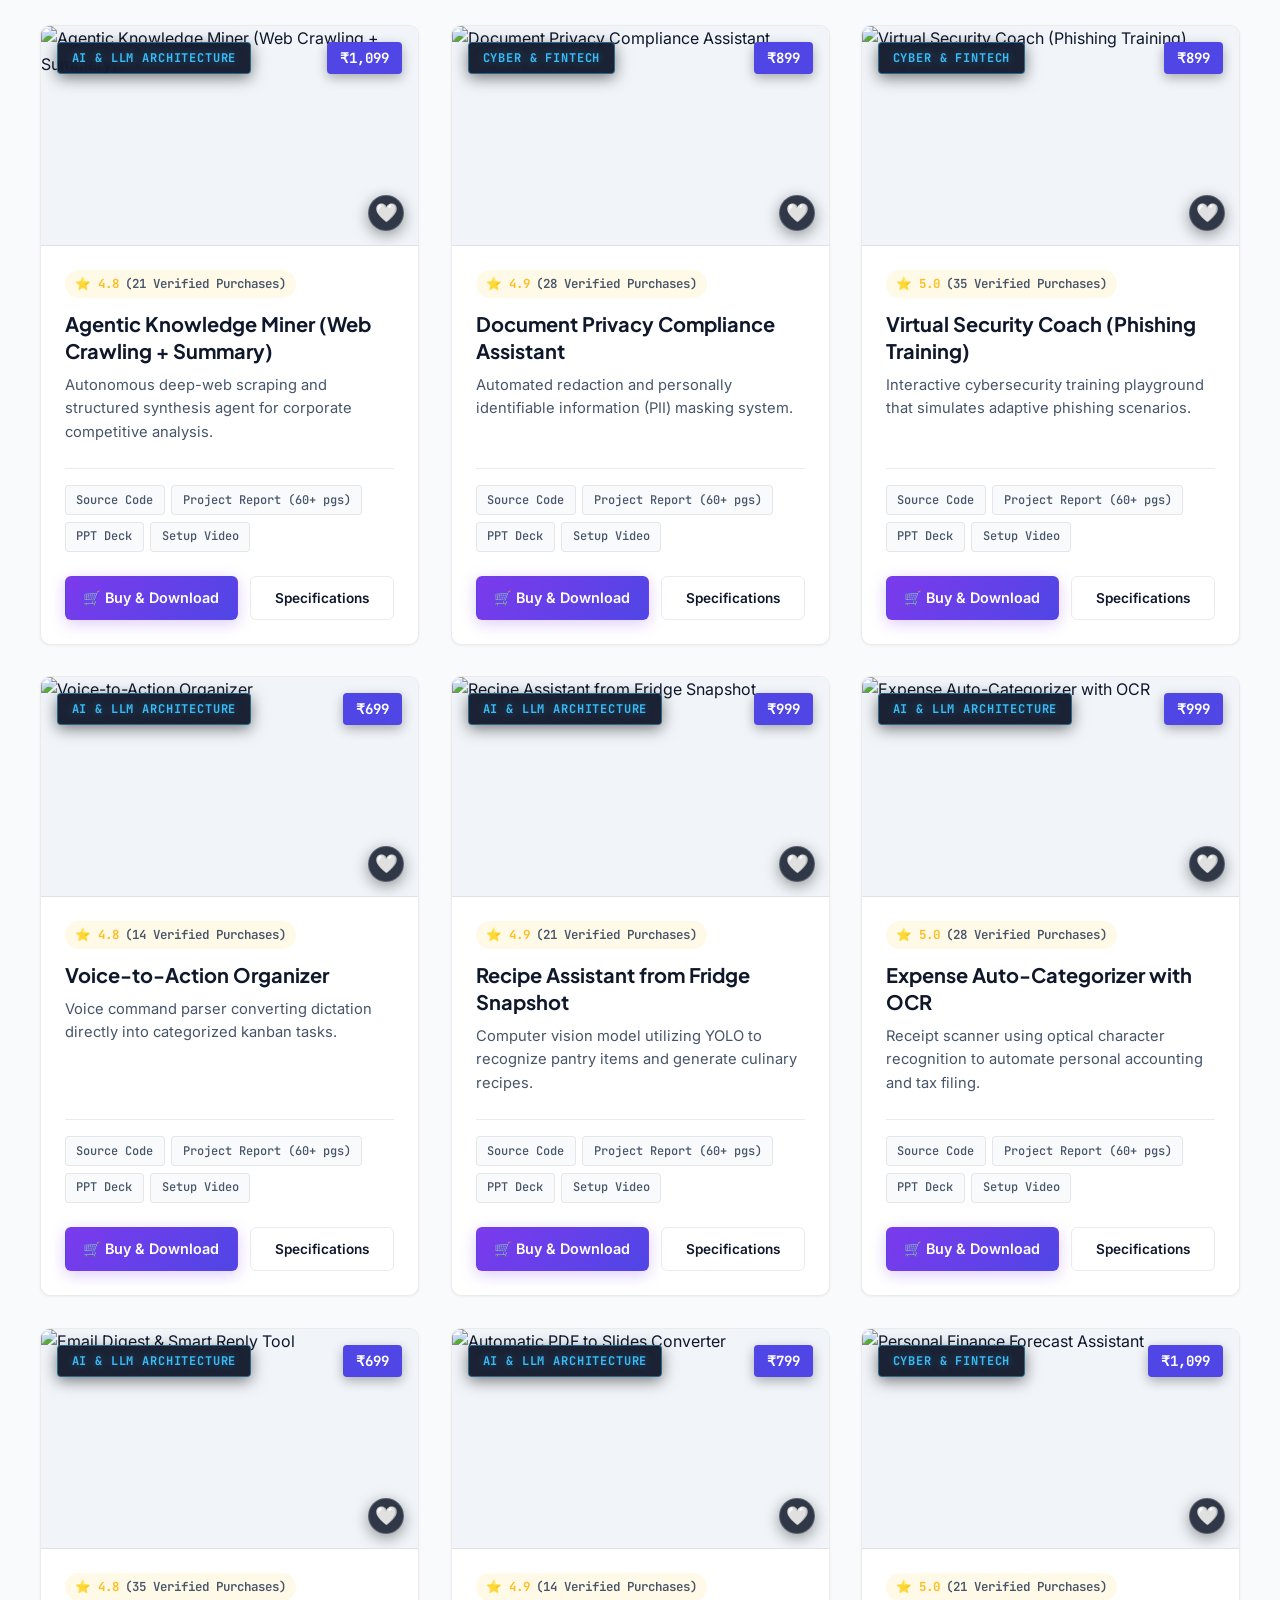
==== commit 89d292cc: "feat: replace abstract deploy wording with intuitive Buy & Download and Check Out vocabulary for max" ====
--- a/index.html
+++ b/index.html
@@ -239,8 +239,8 @@
 
           <div class="adv-card scroll-reveal" style="transition-delay: 260ms;">
             <span class="adv-icon-num">04 / RAPID ACQUISITION</span>
-            <h3>Instant WhatsApp Deployment</h3>
-            <p>Streamlined engineering fulfillment. Select your target system, initiate direct checkout with our operations team, and receive git repositories and asset bundles instantly.</p>
+            <h3>Instant WhatsApp Checkout</h3>
+            <p>Streamlined delivery. Select your project, initiate instant checkout with our engineering team via WhatsApp, and receive your complete repository, source code, and docs within minutes.</p>
           </div>
         </div>
       </div>
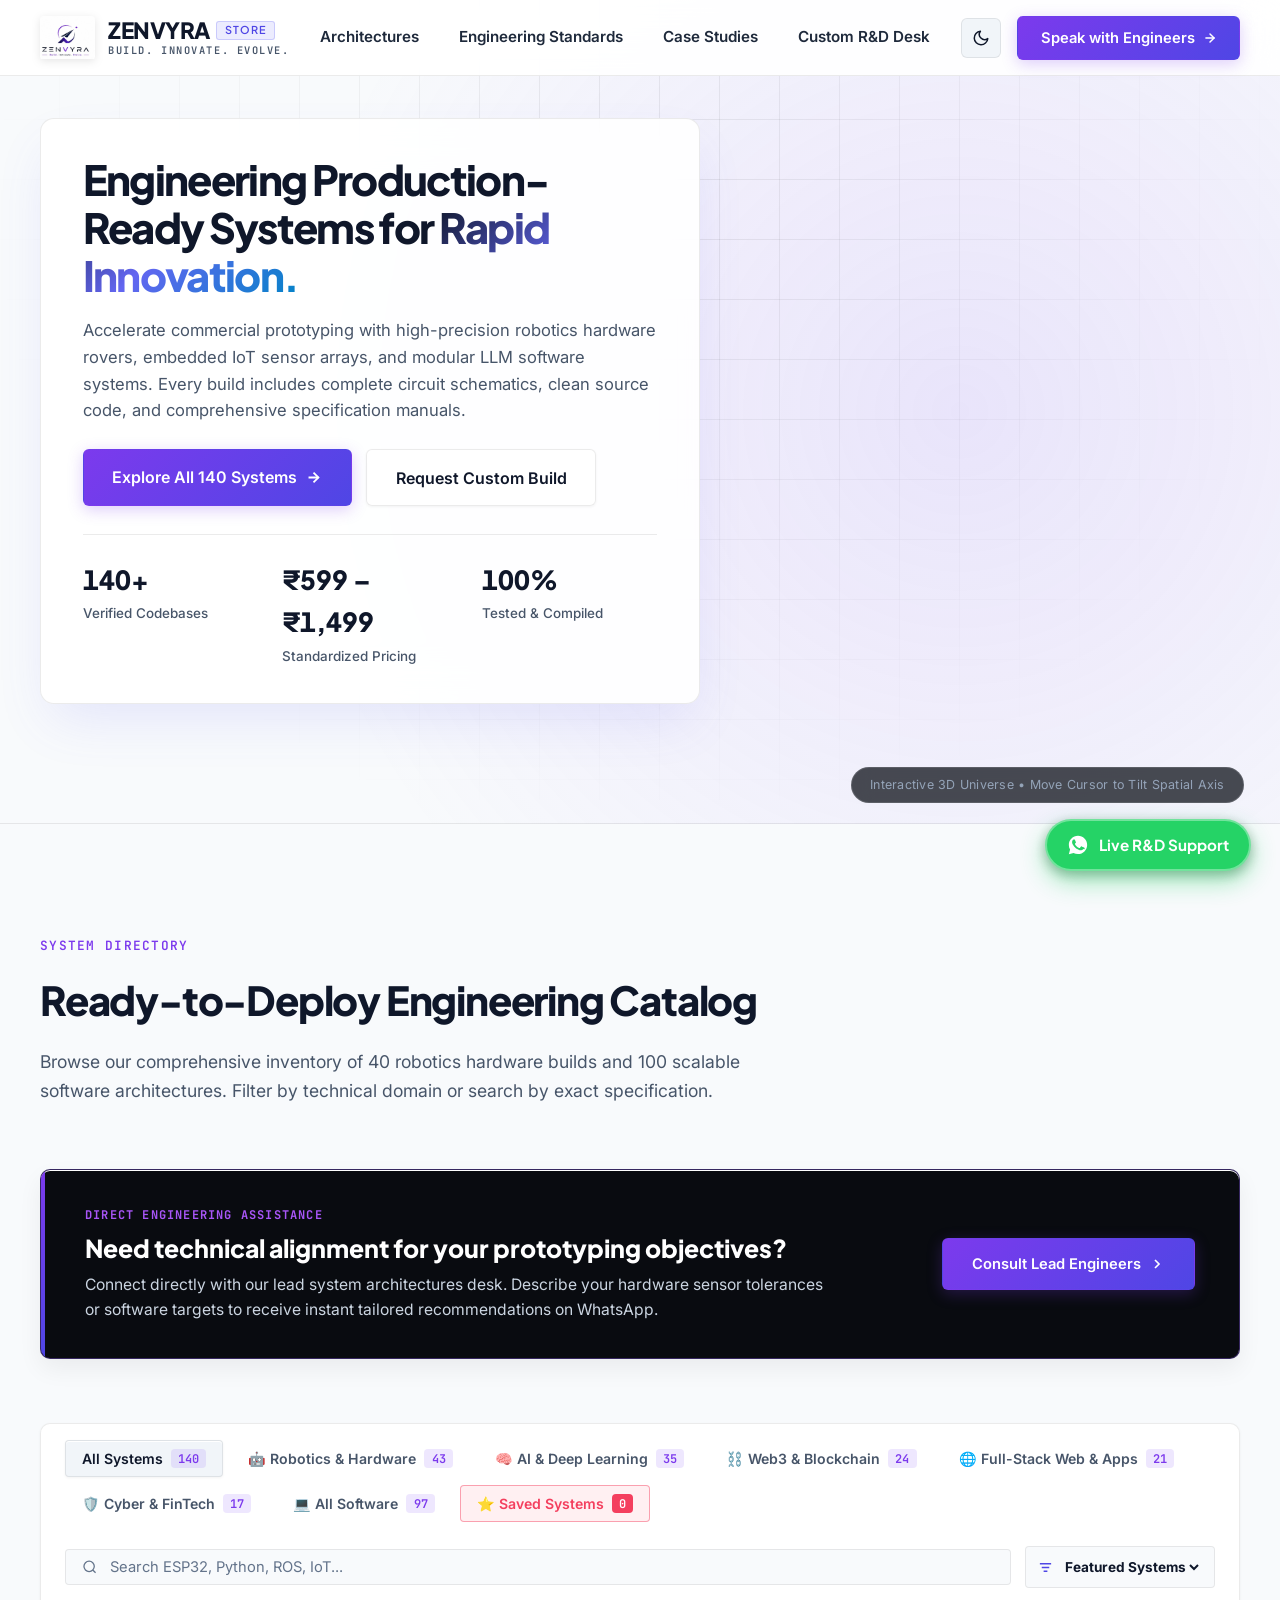
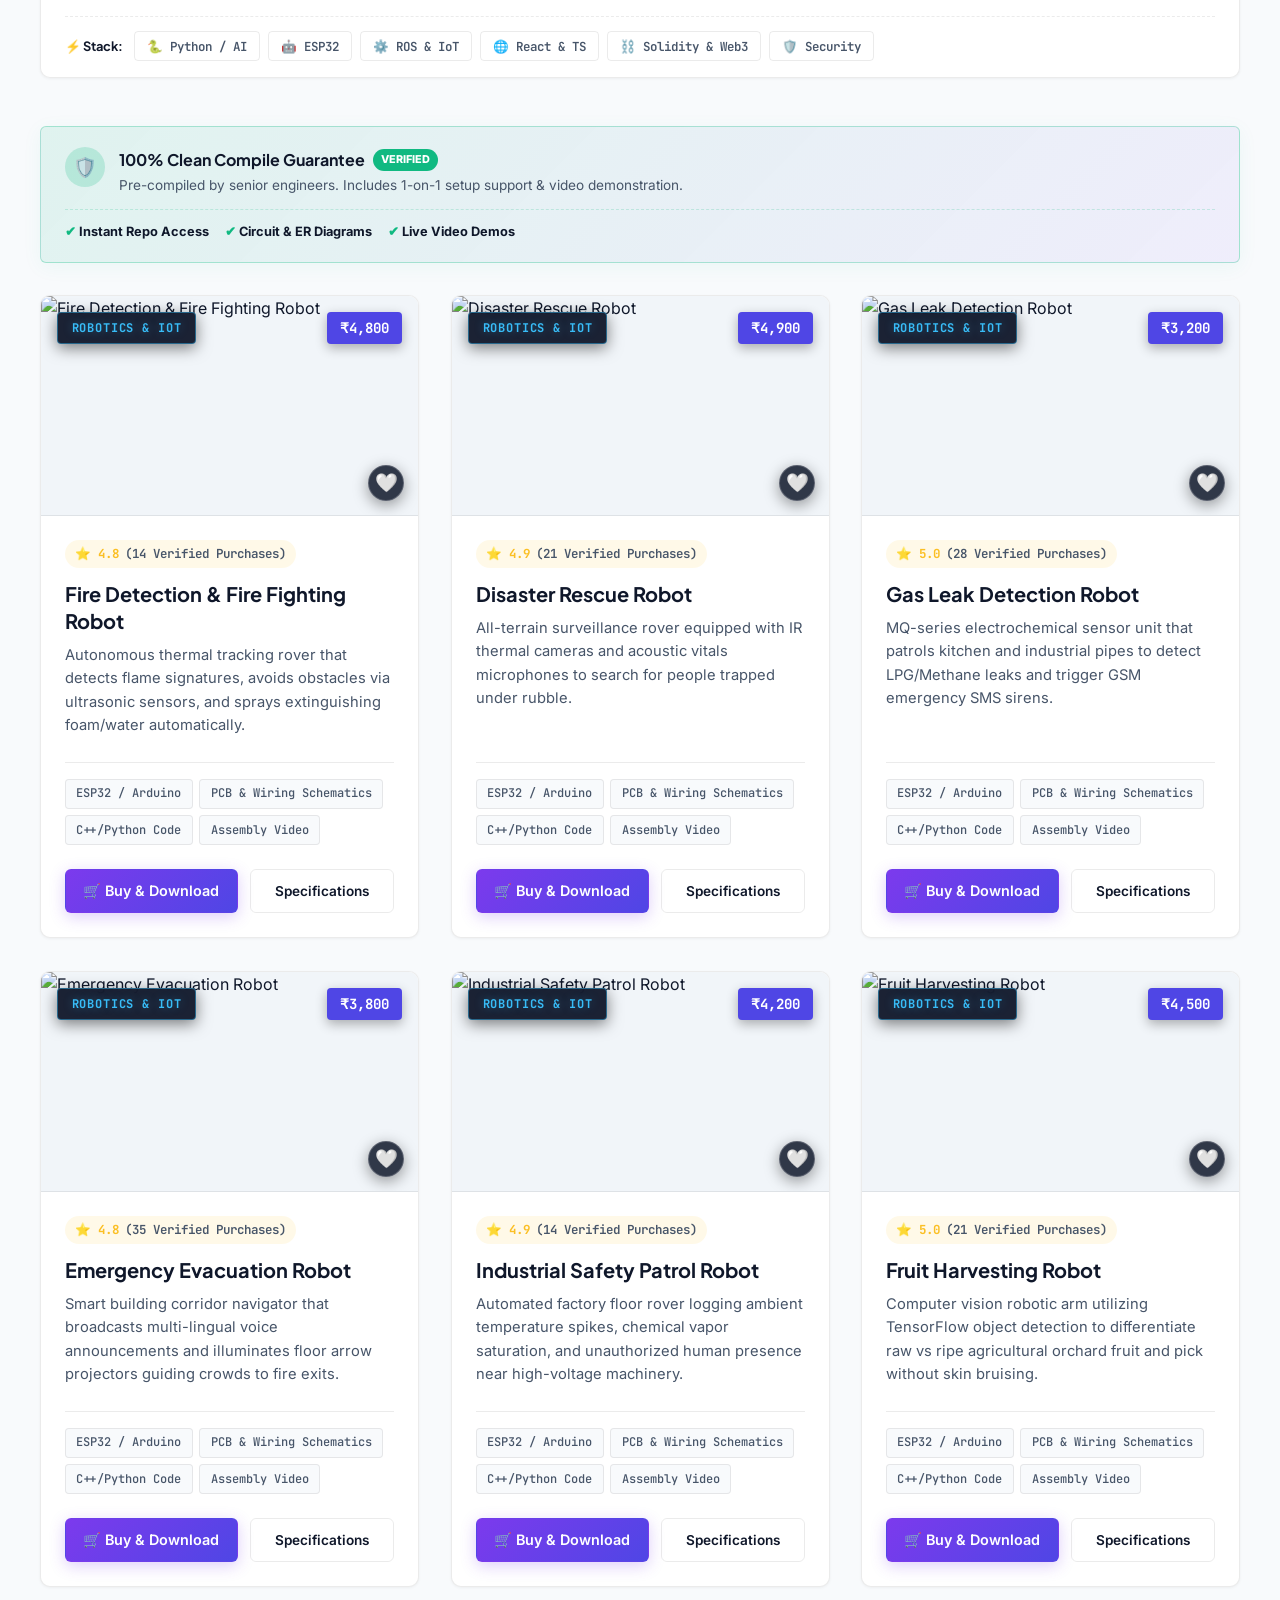
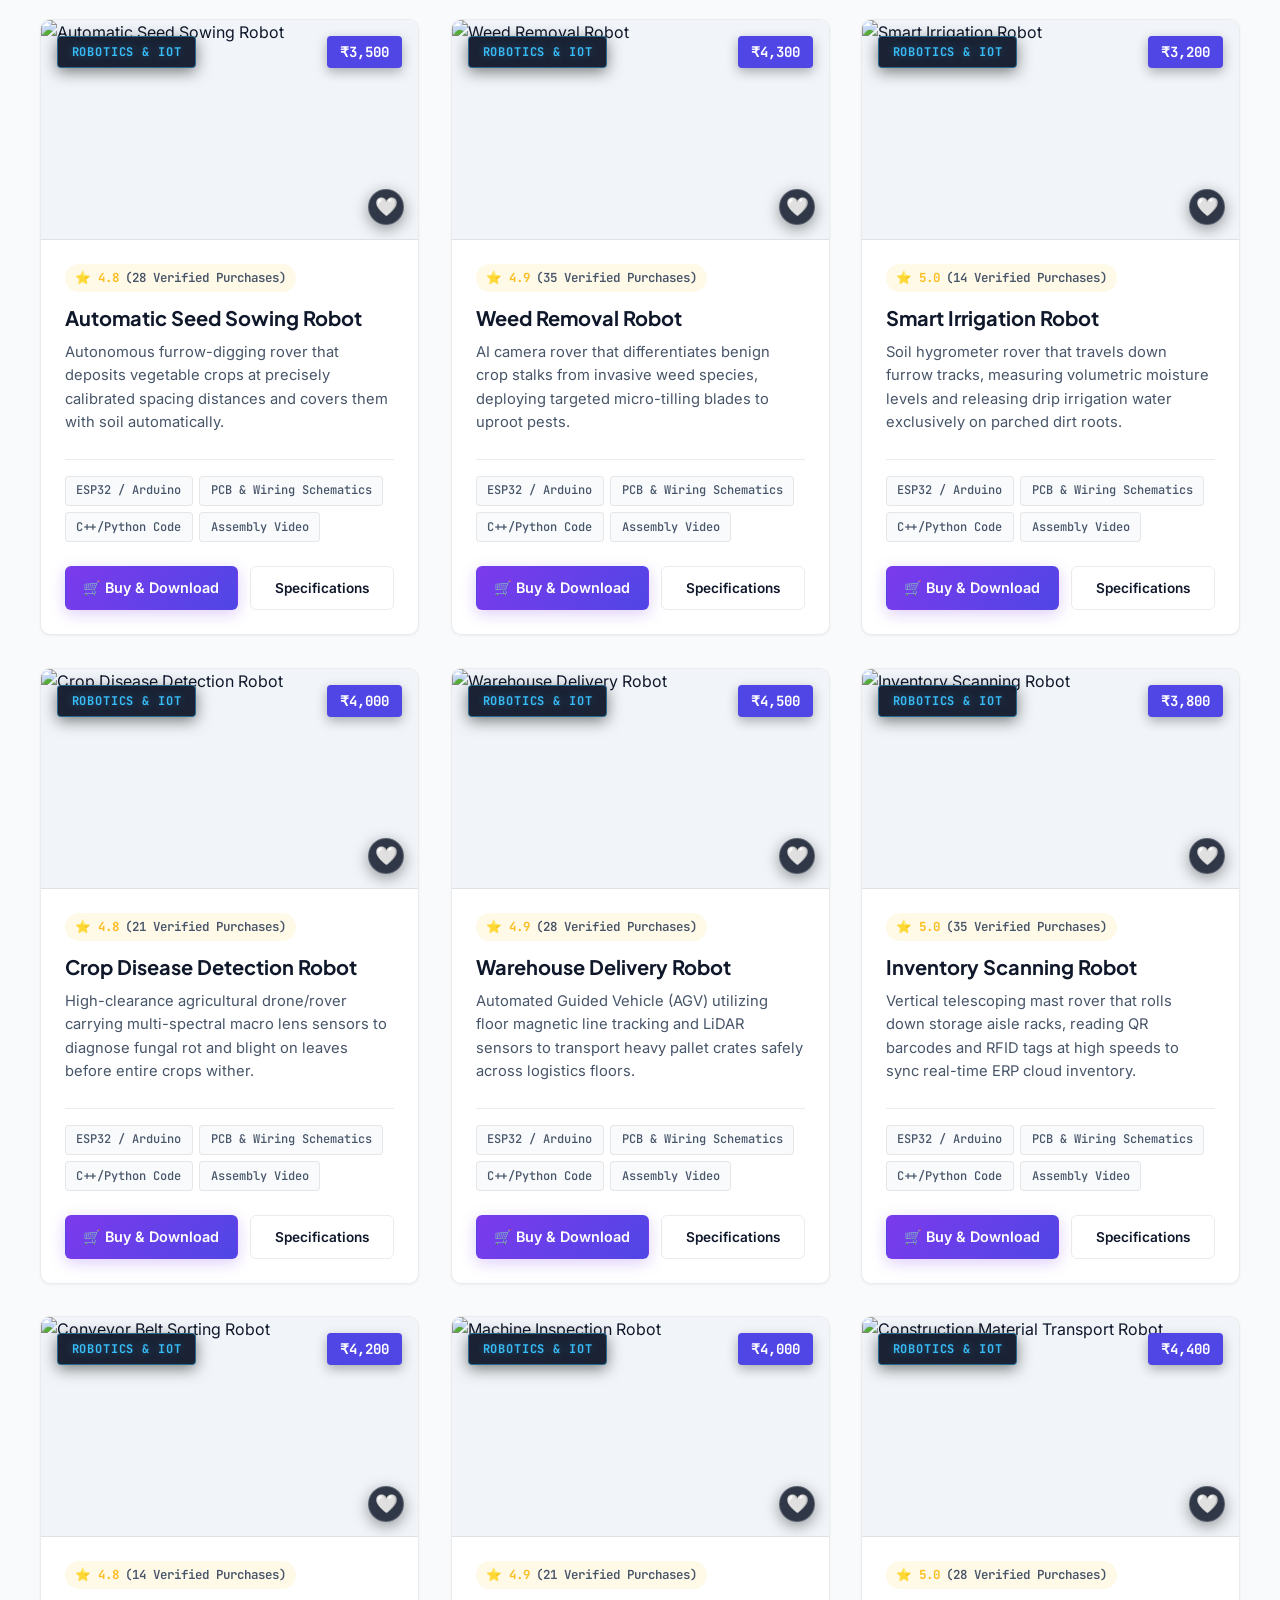
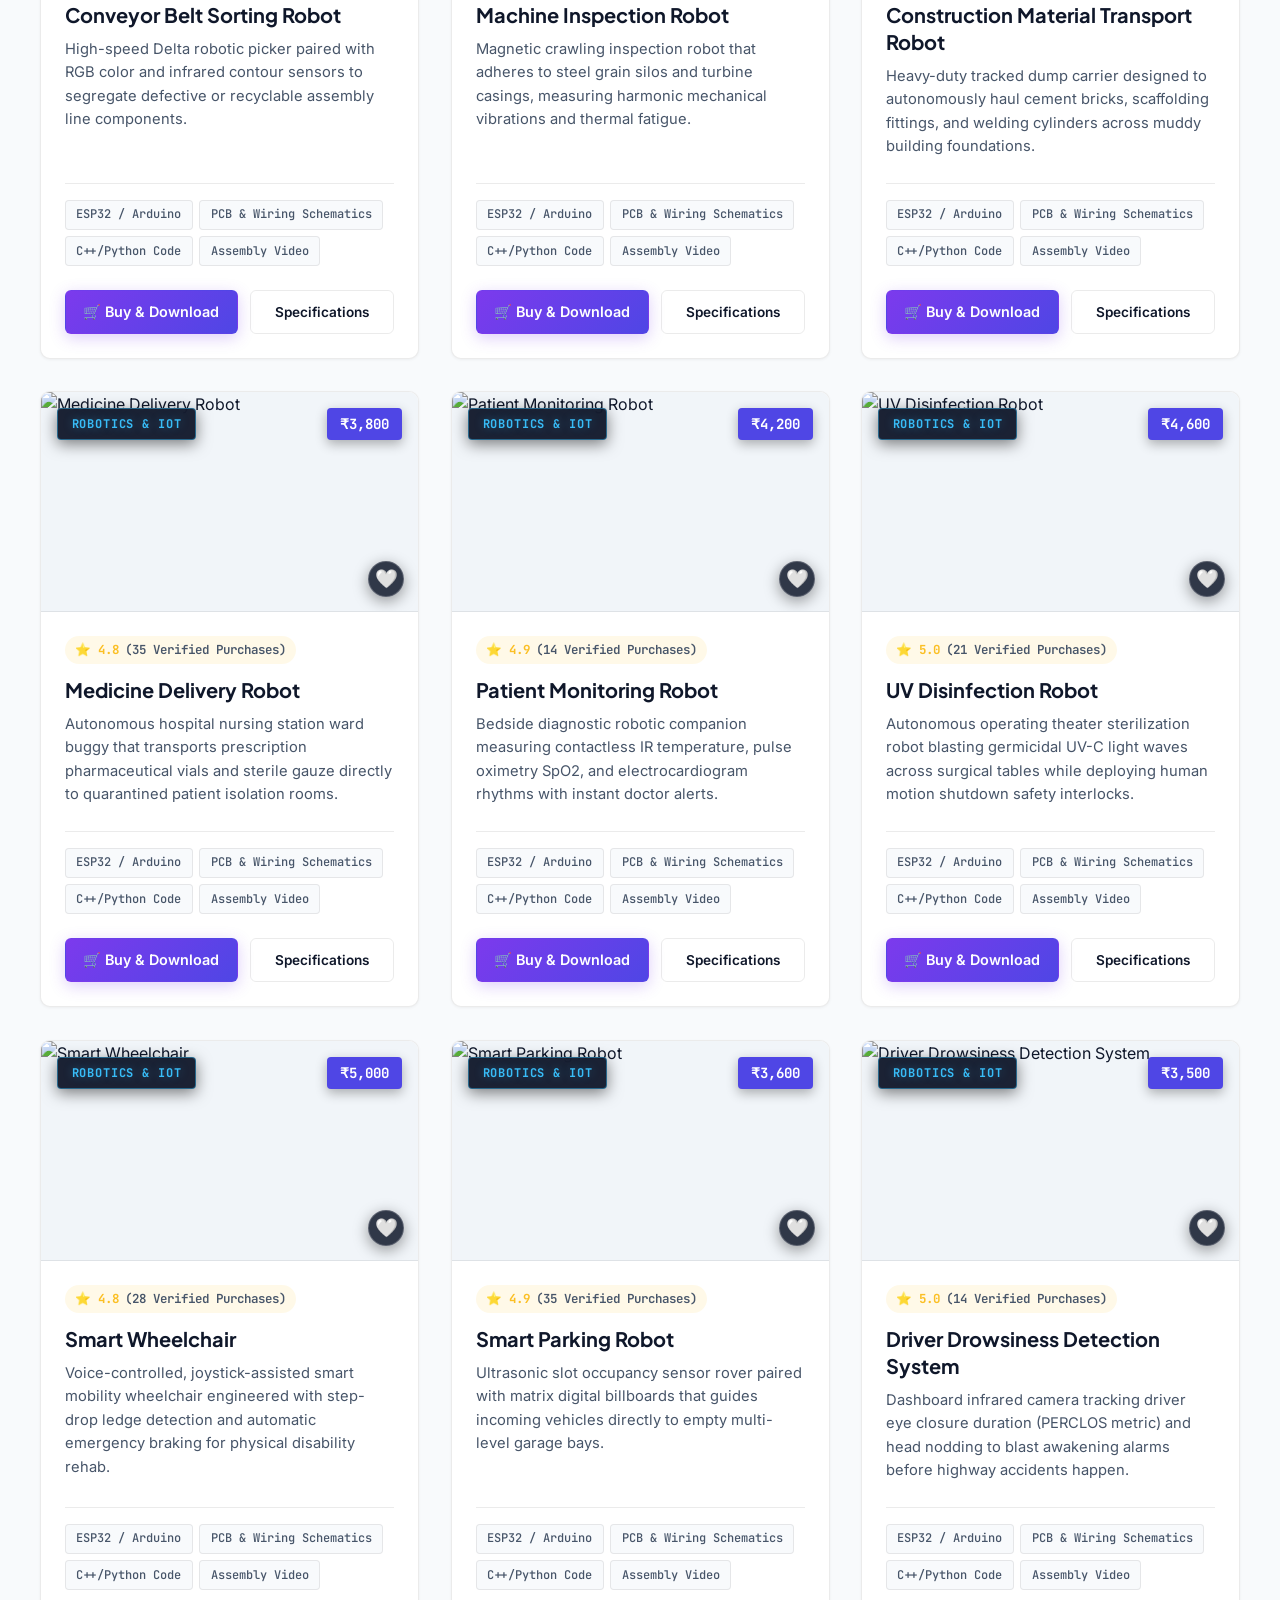
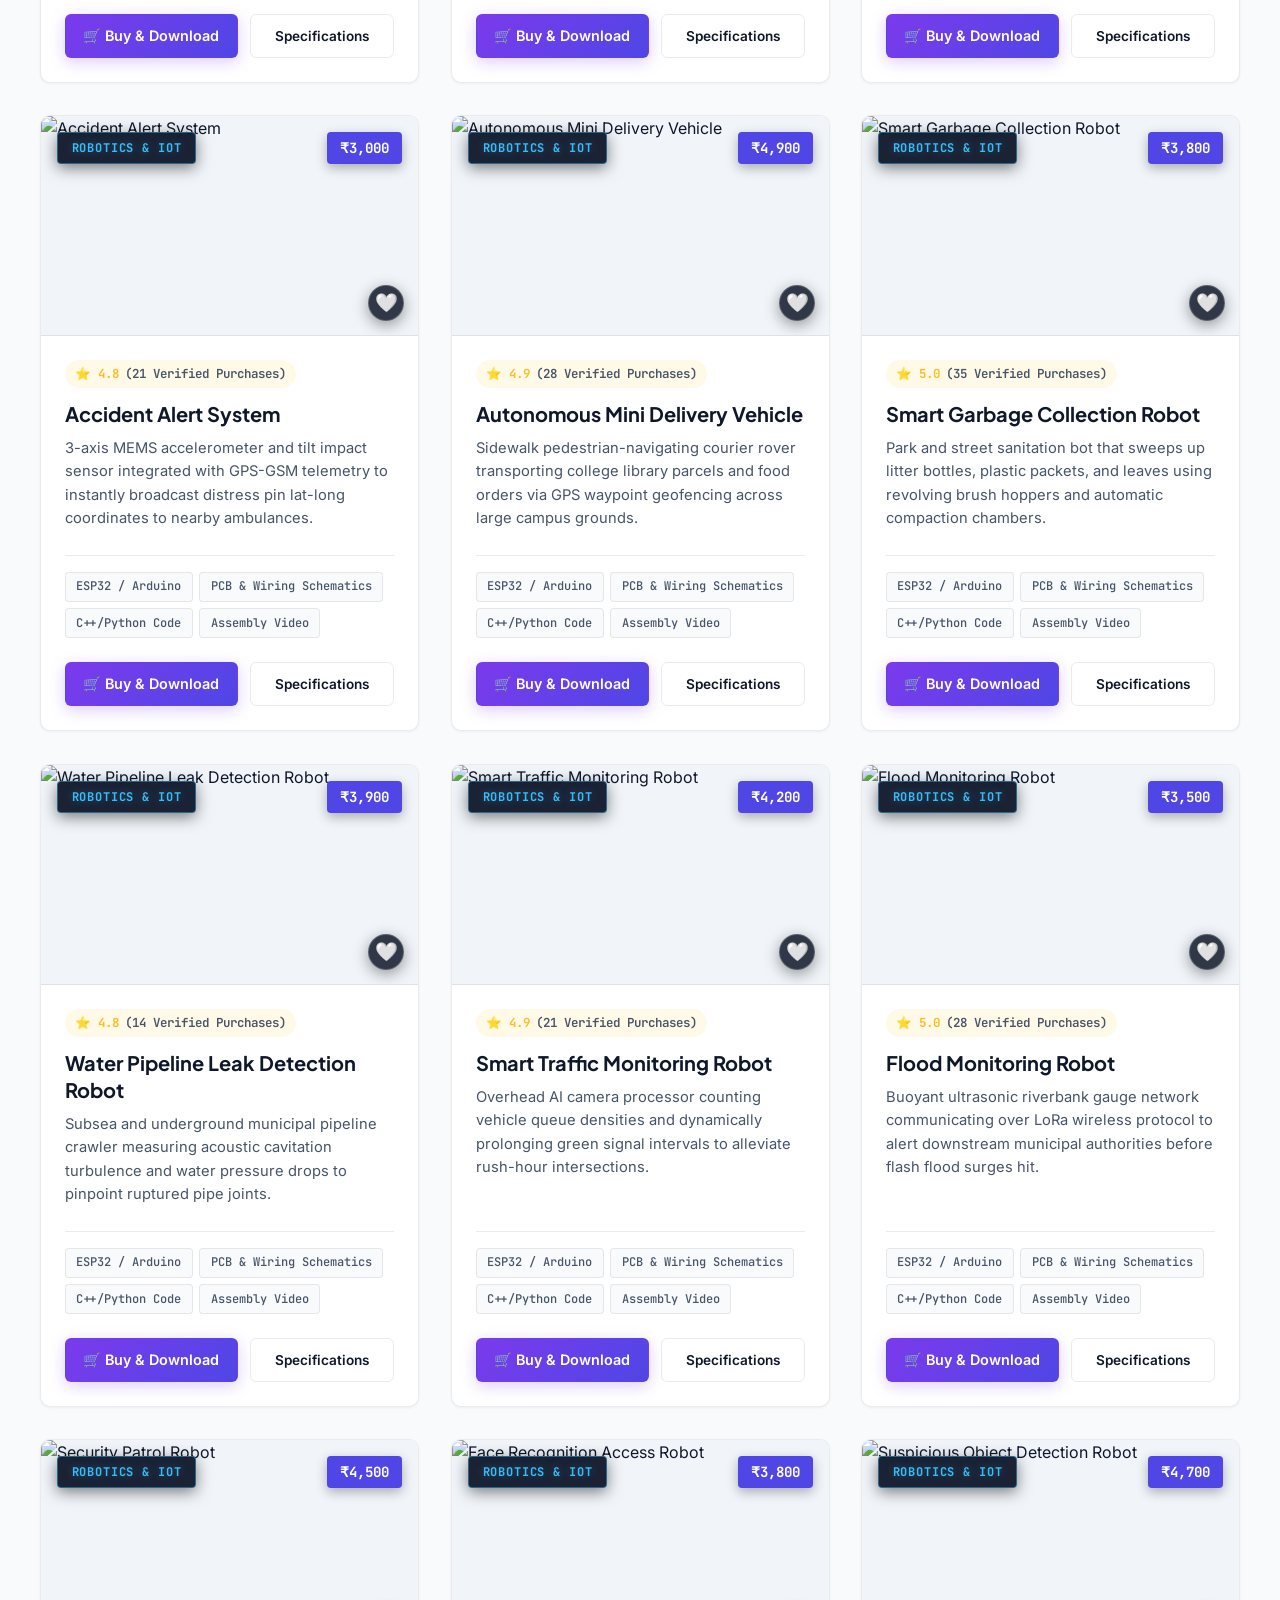
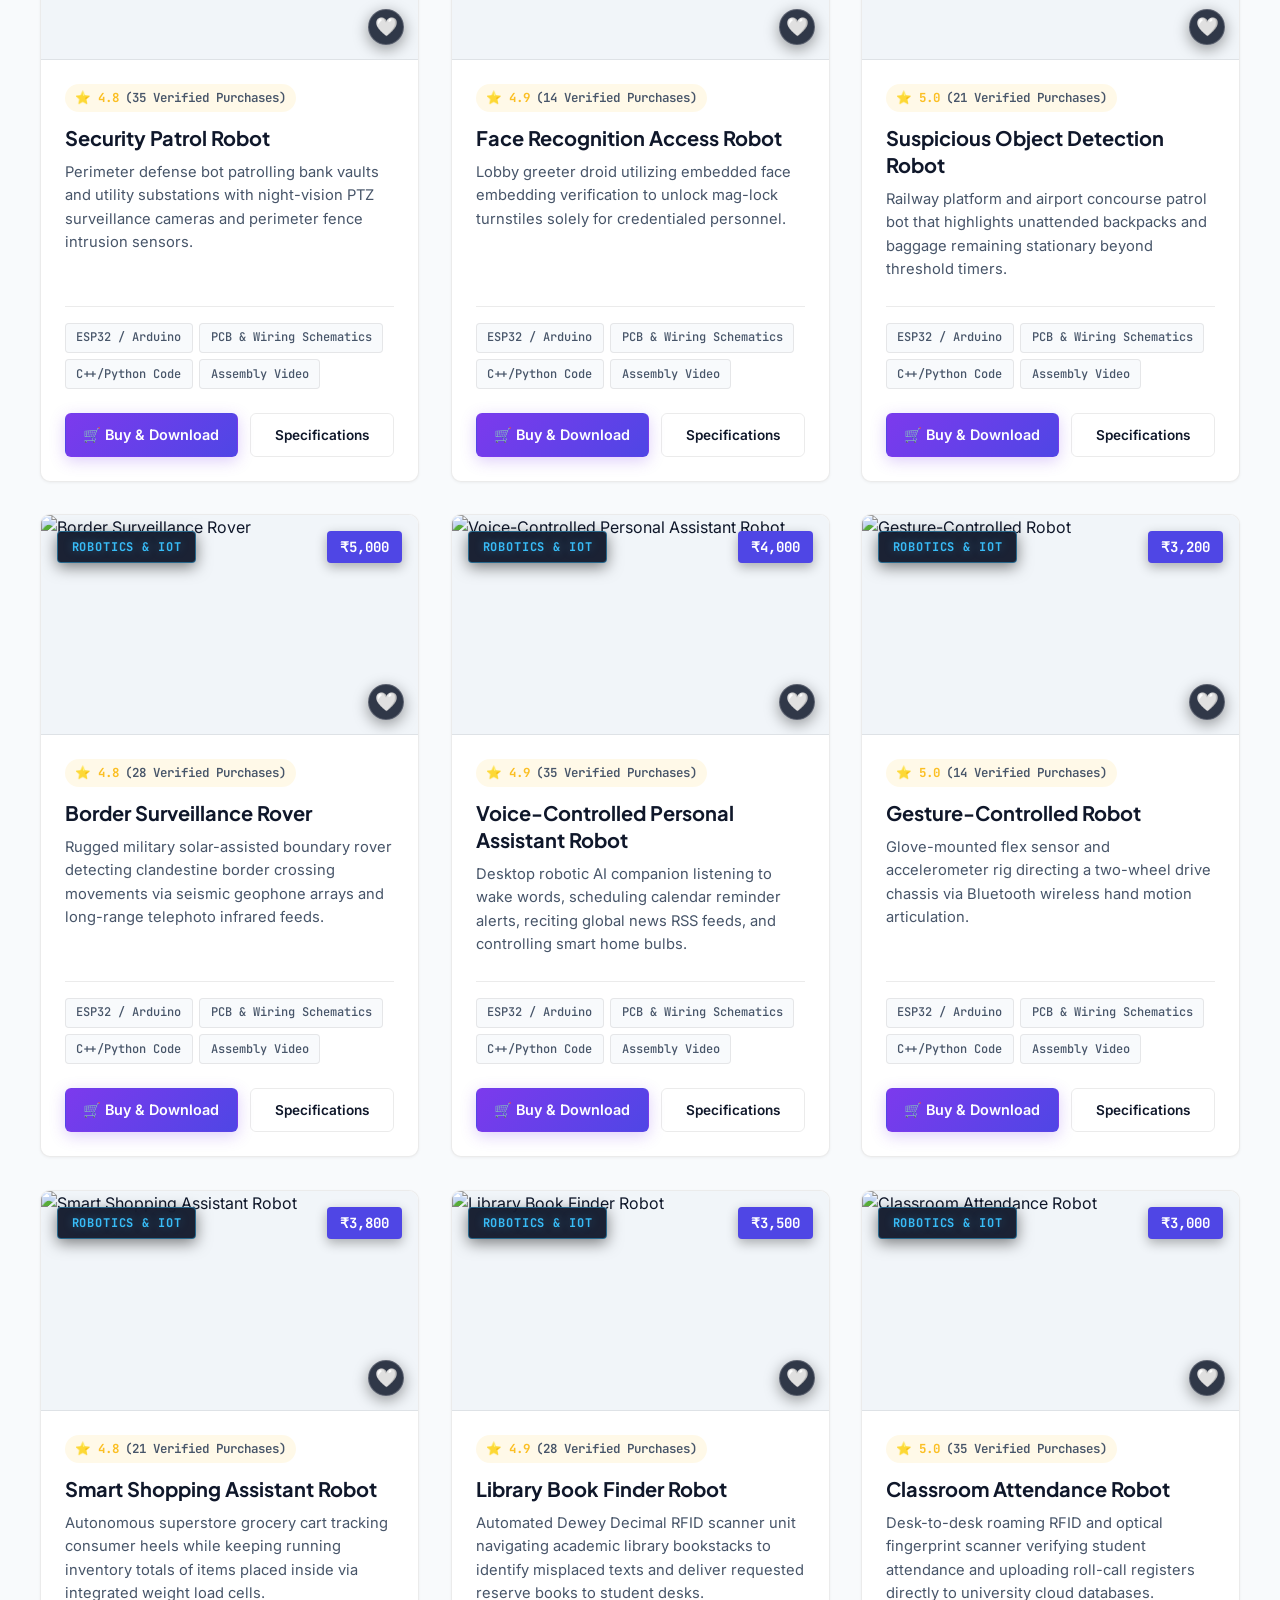
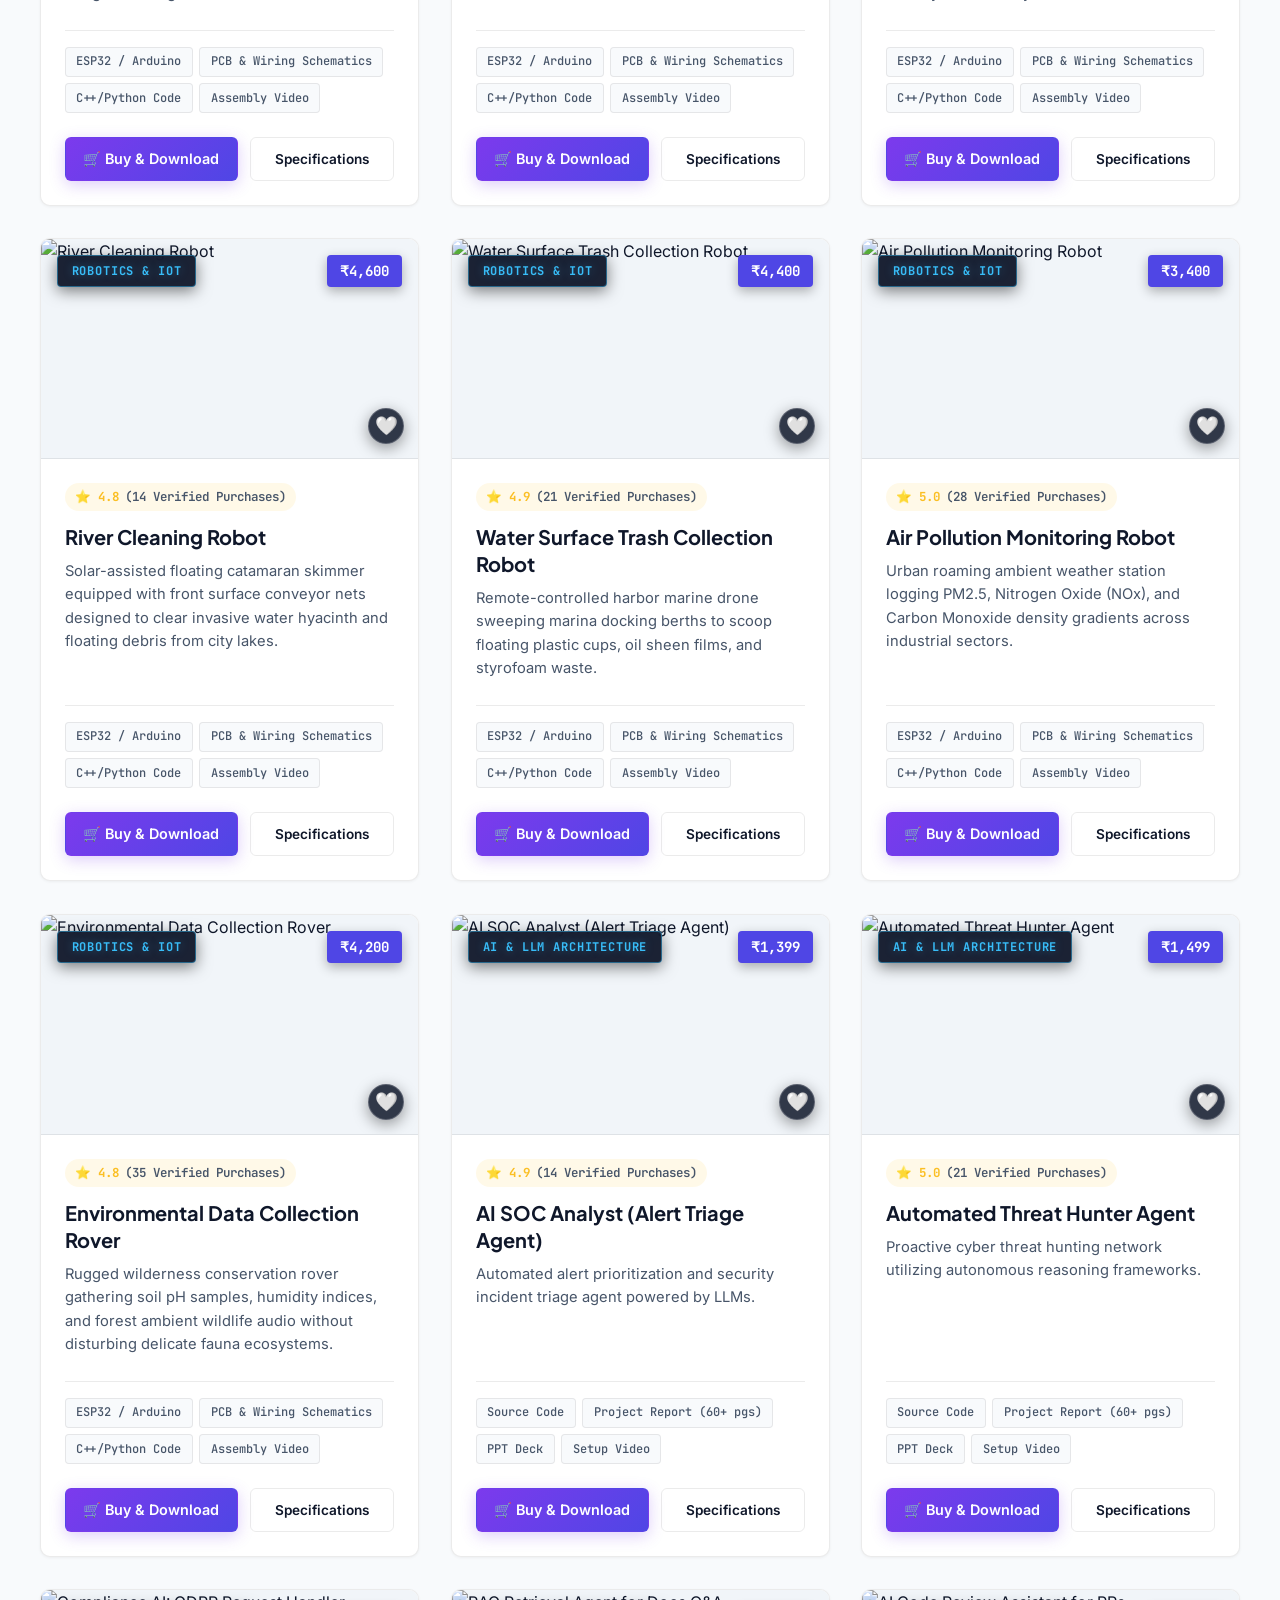
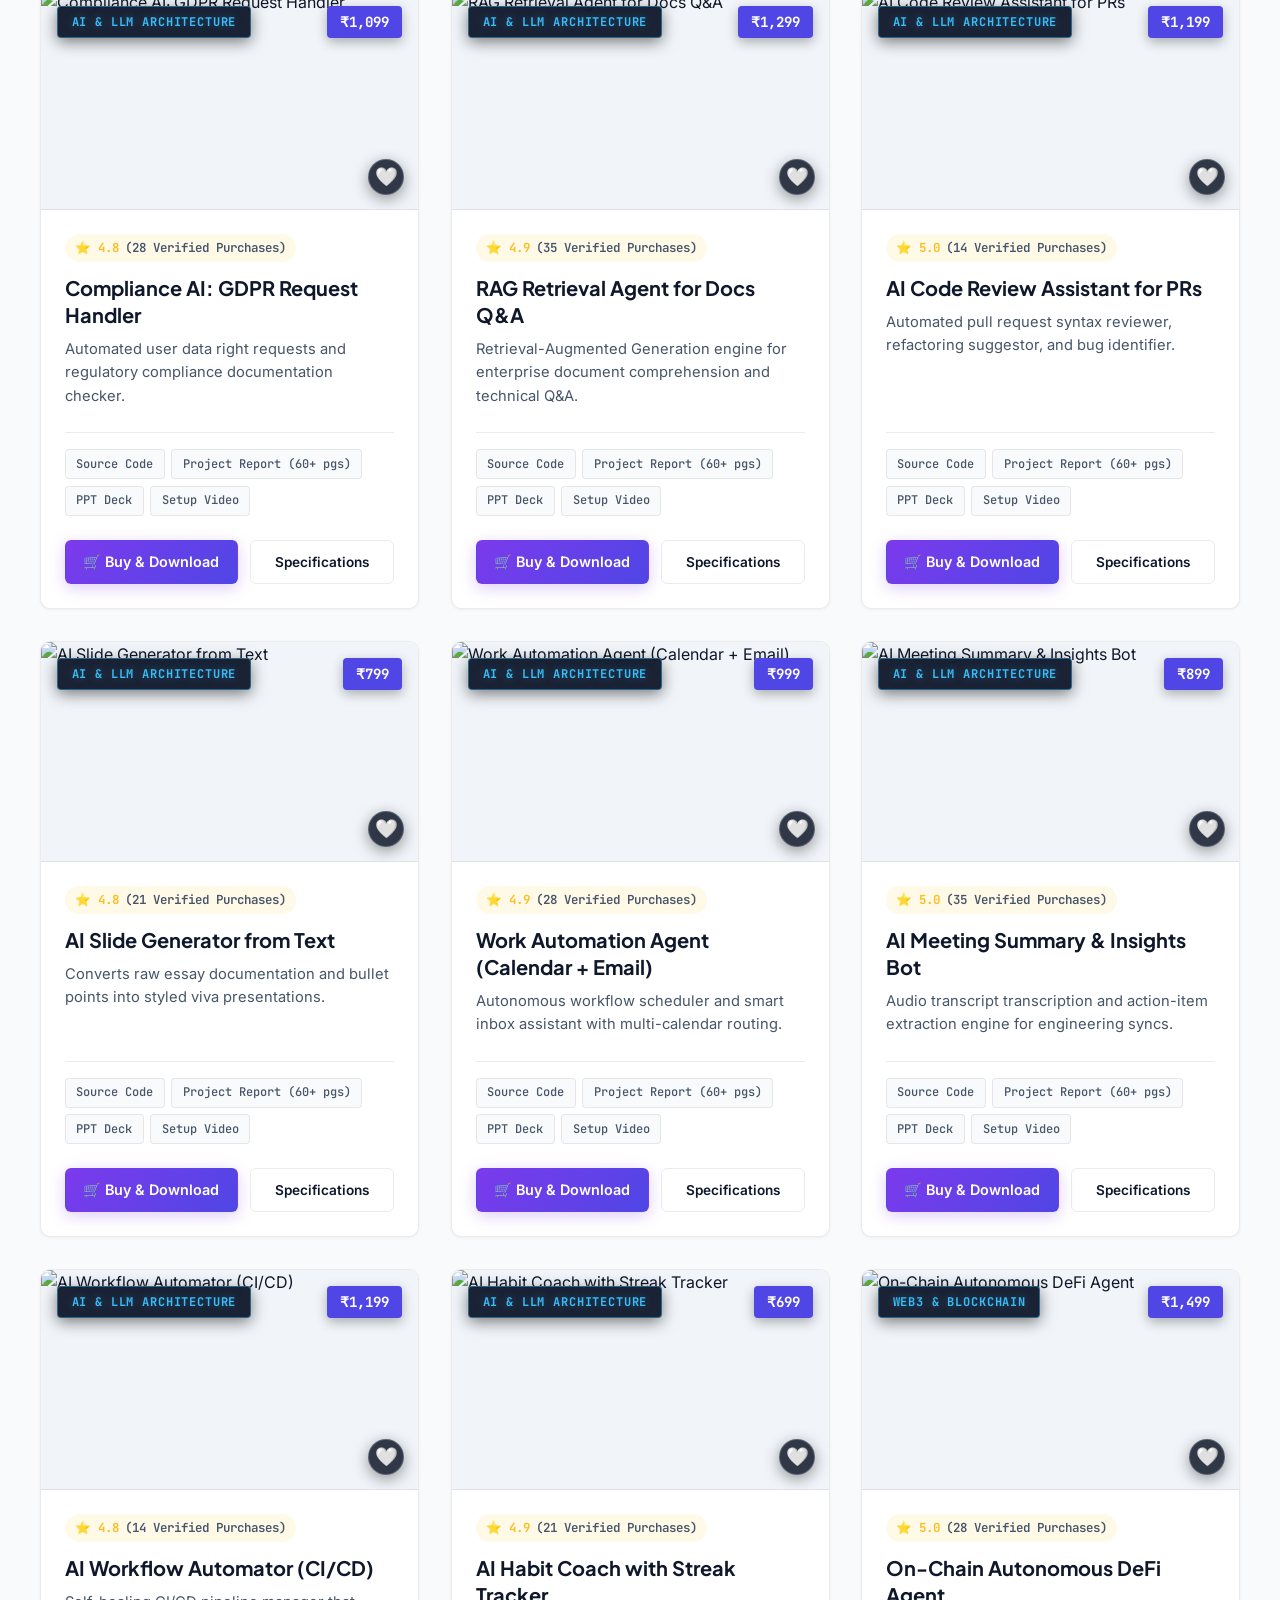
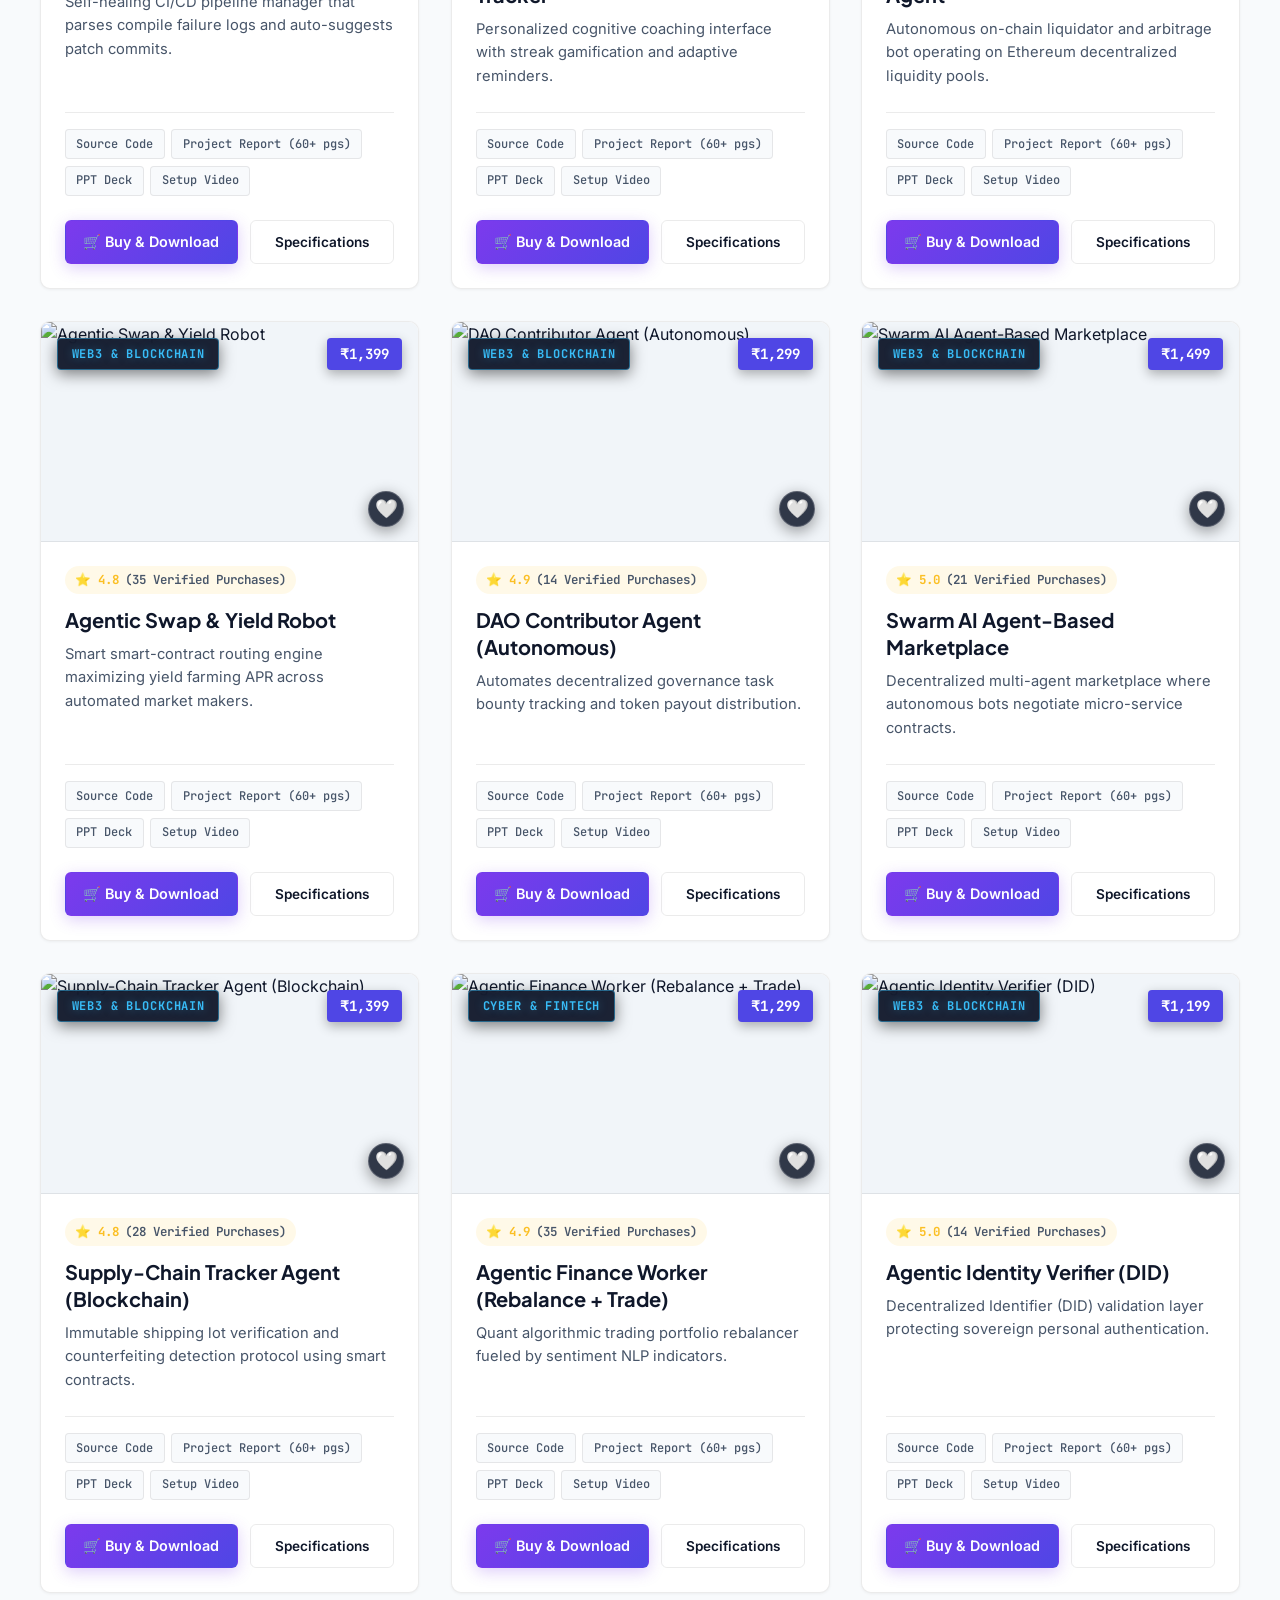
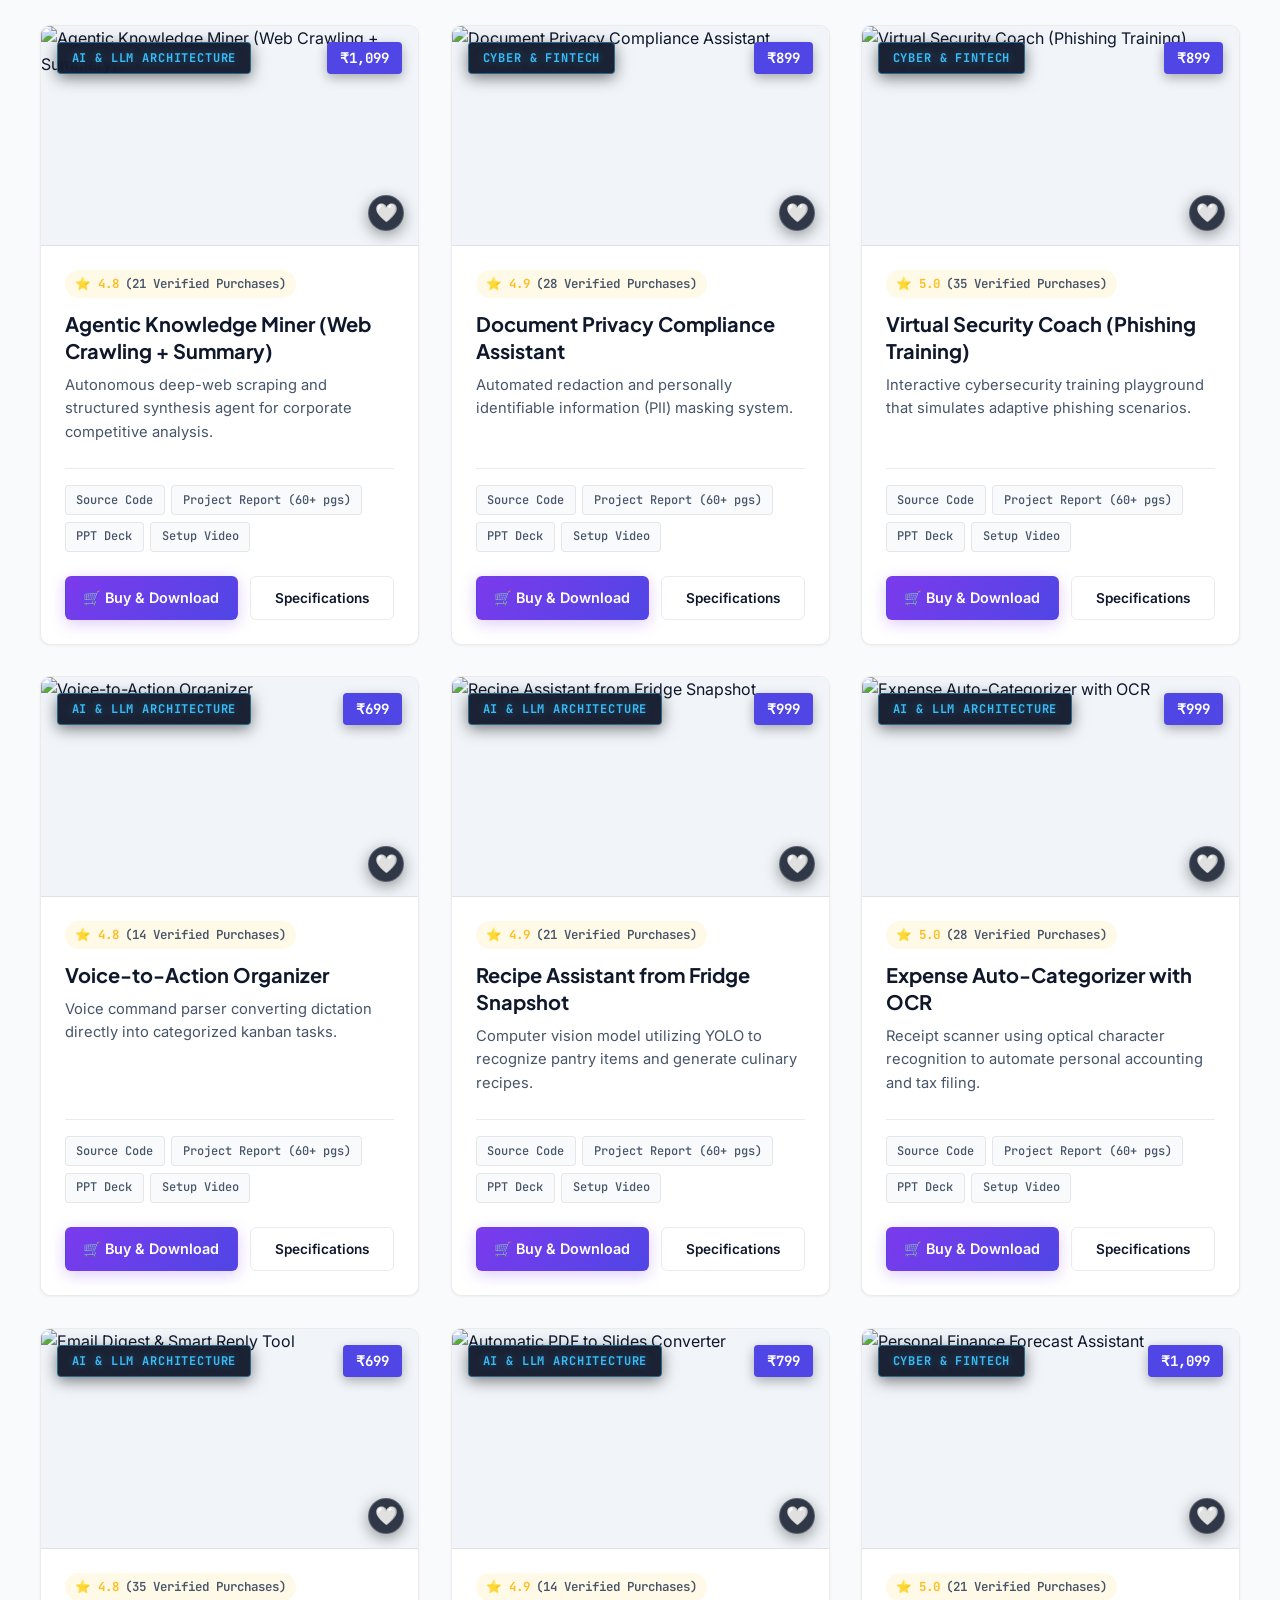
==== commit 58da51e8: "fix(mobile): prevent 'Rapid Innovation' text from colliding with title by adding block layout & incr" ====
--- a/index.html
+++ b/index.html
@@ -77,7 +77,7 @@
               <p>Verified Codebases</p>
             </div>
             <div class="metric-item">
-              <h3>₹699 – ₹1.5k</h3>
+              <h3>₹599 – ₹1,499</h3>
               <p>Standardized Pricing</p>
             </div>
             <div class="metric-item">
@@ -445,6 +445,26 @@
     <span>Live R&D Support</span>
   </a>
 
+  <!-- Ultra-Premium iOS/Android Glass Bottom App Bar (Mobile Only) -->
+  <nav class="mobile-bottom-nav" aria-label="Mobile application navigation">
+    <a href="#catalog-section" onclick="filterCatalog('all', document.querySelector('.filter-btn'))" class="mob-nav-item active">
+      <span class="mob-icon">🏠</span>
+      <span class="mob-label">Explore</span>
+    </a>
+    <a href="#catalog-section" onclick="filterCatalog('WISHLIST', document.querySelectorAll('.filter-btn')[4] || this)" class="mob-nav-item">
+      <span class="mob-icon">❤️<span id="mobile-nav-wishlist-badge" class="mob-badge">0</span></span>
+      <span class="mob-label">Saved</span>
+    </a>
+    <button type="button" onclick="openInquiryModal()" class="mob-nav-item">
+      <span class="mob-icon">⚡</span>
+      <span class="mob-label">Custom Build</span>
+    </button>
+    <a href="https://wa.me/917012288040?text=Hi%20Zenvyra%20R&D,%20I'm%20browsing%20your%20systems%20catalog%20and%20need%20assistance..." target="_blank" class="mob-nav-item mob-wa-item">
+      <span class="mob-icon">💬</span>
+      <span class="mob-label">R&D Chat</span>
+    </a>
+  </nav>
+
   <!-- External Three.js library for Observation Studio -->
   <script src="https://cdnjs.cloudflare.com/ajax/libs/three.js/r128/three.min.js"></script>
   <!-- Firebase Cloud SDK Engine -->
--- a/css/index.css
+++ b/css/index.css
@@ -1364,7 +1364,11 @@
   }
   .hero-title {
     font-size: 1.95rem;
-    line-height: 1.18;
+    line-height: 1.35;
+  }
+  .title-gradient {
+    display: block !important;
+    margin-top: 0.25rem !important;
   }
   .hero-desc {
     font-size: 0.92rem;
@@ -1692,6 +1696,11 @@
   color: #fff;
 }
 
+/* By default hide mobile bottom nav on desktop and larger screens */
+.mobile-bottom-nav {
+  display: none;
+}
+
 /* Ensure zero horizontal scrolling across the entire application */
 html, body {
   overflow-x: hidden !important;
@@ -1705,33 +1714,226 @@
   box-sizing: border-box;
 }
 
+/* ==========================================================================
+   ULTRA-PREMIUM NATIVE IOS & ANDROID WEB APPLICATION OVERHAUL
+   ========================================================================== */
 @media (max-width: 768px) {
+  /* Give body bottom padding so content is never hidden under the bottom app bar */
+  body {
+    padding-bottom: 78px !important;
+  }
+
+  /* 💡 IDEA 1: Native Glass Bottom App Bar */
+  .mobile-bottom-nav {
+    display: flex !important;
+    position: fixed;
+    bottom: 0;
+    left: 0;
+    right: 0;
+    height: 70px;
+    background: rgba(13, 16, 24, 0.88);
+    backdrop-filter: blur(20px);
+    -webkit-backdrop-filter: blur(20px);
+    border-top: 1px solid rgba(255, 255, 255, 0.14);
+    z-index: 9999;
+    justify-content: space-around;
+    align-items: center;
+    padding: 0.35rem 0.5rem;
+    box-shadow: 0 -8px 25px rgba(0, 0, 0, 0.55);
+  }
+
+  body:not(.dark-theme) .mobile-bottom-nav {
+    background: rgba(255, 255, 255, 0.94);
+    border-top: 1px solid rgba(0, 0, 0, 0.08);
+    box-shadow: 0 -6px 20px rgba(99, 102, 241, 0.12);
+  }
+
+  .mob-nav-item {
+    display: flex;
+    flex-direction: column;
+    align-items: center;
+    justify-content: center;
+    text-decoration: none;
+    background: transparent;
+    border: none;
+    color: var(--text-muted);
+    font-family: var(--font-main);
+    font-size: 0.72rem;
+    font-weight: 600;
+    gap: 0.2rem;
+    flex: 1;
+    padding: 0.4rem 0;
+    cursor: pointer;
+    transition: all 0.25s ease;
+    position: relative;
+  }
+
+  .mob-nav-item:active {
+    transform: scale(0.92);
+  }
+
+  .mob-nav-item.active, .mob-nav-item:hover {
+    color: var(--brand-primary);
+  }
+
+  .mob-icon {
+    font-size: 1.28rem;
+    line-height: 1;
+    position: relative;
+    display: flex;
+    align-items: center;
+    justify-content: center;
+  }
+
+  .mob-badge {
+    position: absolute;
+    top: -6px;
+    right: -10px;
+    background: #f43f5e;
+    color: white;
+    font-size: 0.62rem;
+    font-weight: 800;
+    font-family: var(--font-mono);
+    padding: 0.12rem 0.4rem;
+    border-radius: 50px;
+    box-shadow: 0 2px 6px rgba(244, 63, 94, 0.6);
+    border: 2px solid var(--bg-primary);
+  }
+
+  .mob-wa-item .mob-icon {
+    color: #25D366;
+    filter: drop-shadow(0 0 6px rgba(37, 211, 102, 0.5));
+  }
+
+  .mob-wa-item .mob-label {
+    color: #25D366;
+    font-weight: 700;
+  }
+
+  /* Hide traditional floating WhatsApp badge on mobile since it is built directly into the App Bar */
+  .whatsapp-float {
+    display: none !important;
+  }
+
+  /* 💡 IDEA 2: Open & Airy Mobile Hero (No Cramped Box-in-a-Box) */
   .hero-section.hero-3d-spatial {
     height: auto !important;
     min-height: calc(100vh - var(--nav-height)) !important;
     max-height: none !important;
-    padding: 1.5rem 0 !important;
+    padding: 1.5rem 0 2rem !important;
+  }
+
+  .hero-glass-panel {
+    background: transparent !important;
+    backdrop-filter: none !important;
+    -webkit-backdrop-filter: none !important;
+    border: none !important;
+    box-shadow: none !important;
+    padding: 0.5rem 0.25rem 1rem !important;
+    margin: 0 !important;
+    max-width: 100% !important;
+  }
+
+  .hero-title {
+    font-size: 2.1rem !important;
+    font-weight: 800 !important;
+    letter-spacing: -0.02em !important;
+    line-height: 1.35 !important;
+    margin-bottom: 0.85rem !important;
+  }
+
+  .title-gradient {
+    display: block !important;
+    margin-top: 0.25rem !important;
+    padding-bottom: 0.1rem !important;
+  }
+
+  .hero-desc {
+    font-size: 0.95rem !important;
+    line-height: 1.55 !important;
+    opacity: 0.9;
+    margin-bottom: 1.5rem !important;
+  }
+
+  .hero-btn-group {
+    flex-direction: column !important;
+    width: 100% !important;
+    gap: 0.75rem !important;
+    margin-bottom: 1.75rem !important;
+  }
+
+  .hero-btn-group .btn-primary {
+    padding: 1rem !important;
+    font-size: 1.02rem !important;
+    font-weight: 700 !important;
+    border-radius: 14px !important;
+    box-shadow: 0 8px 25px rgba(124, 58, 237, 0.35) !important;
+  }
+
+  .hero-btn-group .btn-secondary {
+    padding: 0.88rem !important;
+    font-size: 0.95rem !important;
+    border-radius: 14px !important;
+  }
+
+  /* Transform Hero Metrics into a Floating App Pill-Bar */
+  .hero-metrics {
+    background: var(--surface) !important;
+    border: 1px solid var(--border-subtle) !important;
+    border-radius: 20px !important;
+    padding: 1rem 0.5rem !important;
+    margin-top: 0.5rem !important;
+    box-shadow: 0 12px 30px rgba(0, 0, 0, 0.3) !important;
+    grid-template-columns: repeat(3, 1fr) !important;
+    gap: 0.35rem !important;
+  }
+
+  .hero-metrics h3 {
+    font-size: 1.15rem !important;
+    letter-spacing: -0.02em !important;
+    margin-bottom: 0.15rem !important;
+    color: var(--brand-primary) !important;
+  }
+
+  .hero-metrics p {
+    font-size: 0.68rem !important;
+    line-height: 1.2 !important;
   }
 
   .container {
-    padding: 0 1rem !important;
+    padding: 0 1.15rem !important;
     max-width: 100% !important;
     width: 100% !important;
     overflow-x: hidden;
   }
 
-  /* Catalog Controls & Filter Ergonomics */
+  /* 💡 IDEA 4: Sticky Glass Header Scroller for Filters & Controls */
   .catalog-controls {
-    padding: 1rem !important;
-    gap: 0.85rem !important;
-    border-radius: 16px !important;
-    width: 100% !important;
+    position: -webkit-sticky !important;
+    position: sticky !important;
+    top: var(--nav-height, 64px) !important;
+    z-index: 80 !important;
+    background: rgba(13, 16, 24, 0.92) !important;
+    backdrop-filter: blur(16px) !important;
+    -webkit-backdrop-filter: blur(16px) !important;
+    border: 1px solid rgba(255, 255, 255, 0.12) !important;
+    padding: 0.85rem 0.95rem !important;
+    gap: 0.75rem !important;
+    border-radius: 18px !important;
+    margin-bottom: 1.5rem !important;
+    box-shadow: 0 10px 30px rgba(0, 0, 0, 0.45) !important;
+  }
+
+  body:not(.dark-theme) .catalog-controls {
+    background: rgba(255, 255, 255, 0.94) !important;
+    border-color: rgba(0, 0, 0, 0.08) !important;
+    box-shadow: 0 8px 24px rgba(99, 102, 241, 0.12) !important;
   }
 
   .search-sort-bar {
     flex-direction: column;
     align-items: stretch !important;
-    gap: 0.65rem !important;
+    gap: 0.55rem !important;
   }
 
   .search-box, .sort-box {
@@ -1750,11 +1952,11 @@
     flex-wrap: nowrap !important;
     overflow-x: auto !important;
     scroll-snap-type: x mandatory;
-    padding-bottom: 0.5rem;
+    padding-bottom: 0.25rem;
     margin-bottom: 0.25rem;
     scrollbar-width: none;
     -ms-overflow-style: none;
-    gap: 0.5rem !important;
+    gap: 0.45rem !important;
     width: 100%;
     -webkit-overflow-scrolling: touch;
   }
@@ -1768,7 +1970,7 @@
     scroll-snap-align: start;
     white-space: nowrap;
     border-radius: 50px !important;
-    padding: 0.55rem 1rem !important;
+    padding: 0.5rem 0.95rem !important;
     font-size: 0.82rem !important;
   }
 
@@ -1778,8 +1980,8 @@
     overflow-x: auto !important;
     scrollbar-width: none;
     -ms-overflow-style: none;
-    padding-bottom: 0.25rem;
-    gap: 0.4rem !important;
+    padding-bottom: 0.15rem;
+    gap: 0.35rem !important;
   }
 
   .tech-pills-bar::-webkit-scrollbar {
@@ -1789,19 +1991,20 @@
   .tech-pill-btn {
     flex: 0 0 auto;
     border-radius: 50px !important;
-    font-size: 0.75rem !important;
-    padding: 0.3rem 0.65rem !important;
+    font-size: 0.72rem !important;
+    padding: 0.25rem 0.6rem !important;
   }
 
   .pills-label {
     flex: 0 0 auto;
-    font-size: 0.75rem !important;
+    font-size: 0.72rem !important;
   }
 
   /* Trust Guarantee Banner Optimization */
   .trust-guarantee-banner {
     padding: 1.15rem 1rem !important;
     border-radius: 16px !important;
+    margin-top: 0.5rem !important;
   }
 
   .trust-guarantee-banner h4 {
@@ -1812,49 +2015,84 @@
   .trust-badges-bar {
     flex-direction: column !important;
     align-items: flex-start !important;
-    gap: 0.5rem !important;
-  }
-
-  /* Optimize Project Cards for Mobile Tap Ergonomics */
+    gap: 0.45rem !important;
+  }
+
+  /* 💡 IDEA 3: Apple App Store Card Layout (Stacking Actions vs. Squishing Buttons) */
   .project-card {
-    border-radius: 20px !important;
-    box-shadow: 0 10px 30px rgba(0,0,0,0.25);
+    border-radius: 22px !important;
+    box-shadow: 0 14px 35px rgba(0, 0, 0, 0.3) !important;
     width: 100% !important;
     overflow: hidden;
+    margin-bottom: 0.5rem !important;
   }
 
   .pc-img-container {
-    height: 190px !important;
+    height: 200px !important;
+    position: relative;
   }
 
   .pc-body {
-    padding: 1.15rem !important;
+    padding: 1.35rem 1.25rem 1.45rem !important;
   }
 
   .pc-title {
-    font-size: 1.18rem !important;
+    font-size: 1.22rem !important;
+    font-weight: 800 !important;
     line-height: 1.35 !important;
     word-break: break-word;
+    margin-bottom: 0.45rem !important;
   }
 
   .pc-desc {
-    font-size: 0.88rem !important;
-    line-height: 1.5 !important;
+    font-size: 0.9rem !important;
+    line-height: 1.55 !important;
     word-break: break-word;
-  }
-
-  /* WhatsApp Floating Badge - Unintrusive & Clean on Mobile */
-  .whatsapp-float {
-    bottom: 1rem !important;
-    right: 1rem !important;
-    padding: 0.6rem 1rem !important;
-    font-size: 0.82rem !important;
-    z-index: 999 !important;
+    opacity: 0.85;
+    margin-bottom: 1.15rem !important;
+  }
+
+  /* Stack Card Buttons with App Store Visual Hierarchy */
+  .pc-actions {
+    display: flex !important;
+    flex-direction: column !important;
+    gap: 0.75rem !important;
+    margin-top: 0.5rem !important;
+  }
+
+  .pc-actions .btn-primary {
+    width: 100% !important;
+    justify-content: center !important;
+    padding: 0.95rem 1.25rem !important;
+    font-size: 0.98rem !important;
+    font-weight: 700 !important;
+    border-radius: 14px !important;
+    background: linear-gradient(135deg, var(--brand-indigo), #6366f1) !important;
+    box-shadow: 0 6px 20px rgba(124, 58, 237, 0.3) !important;
+  }
+
+  .pc-actions .btn-outline {
+    width: 100% !important;
+    justify-content: center !important;
+    padding: 0.5rem 1rem !important;
+    border: none !important;
+    background: transparent !important;
+    color: var(--brand-primary) !important;
+    font-weight: 700 !important;
+    font-size: 0.86rem !important;
+    text-decoration: underline;
+    opacity: 0.9;
+  }
+
+  .pc-actions .btn-outline:hover, .pc-actions .btn-outline:active {
+    background: rgba(139, 92, 246, 0.1) !important;
+    border-radius: 10px !important;
+    text-decoration: none;
   }
 
   /* Bottom sheet feel for Modals on Mobile */
   .modal-box {
-    border-radius: 24px 24px 0 0 !important;
+    border-radius: 26px 26px 0 0 !important;
     position: fixed;
     bottom: 0;
     left: 0;
@@ -1863,8 +2101,9 @@
     max-width: 100% !important;
     max-height: 88vh !important;
     margin: 0 !important;
-    padding: 1.35rem 1.15rem !important;
+    padding: 1.5rem 1.25rem !important;
     overflow-y: auto;
+    box-shadow: 0 -10px 40px rgba(0, 0, 0, 0.6) !important;
     animation: slideUpModal 0.35s cubic-bezier(0.16, 1, 0.3, 1) forwards;
   }
 }
